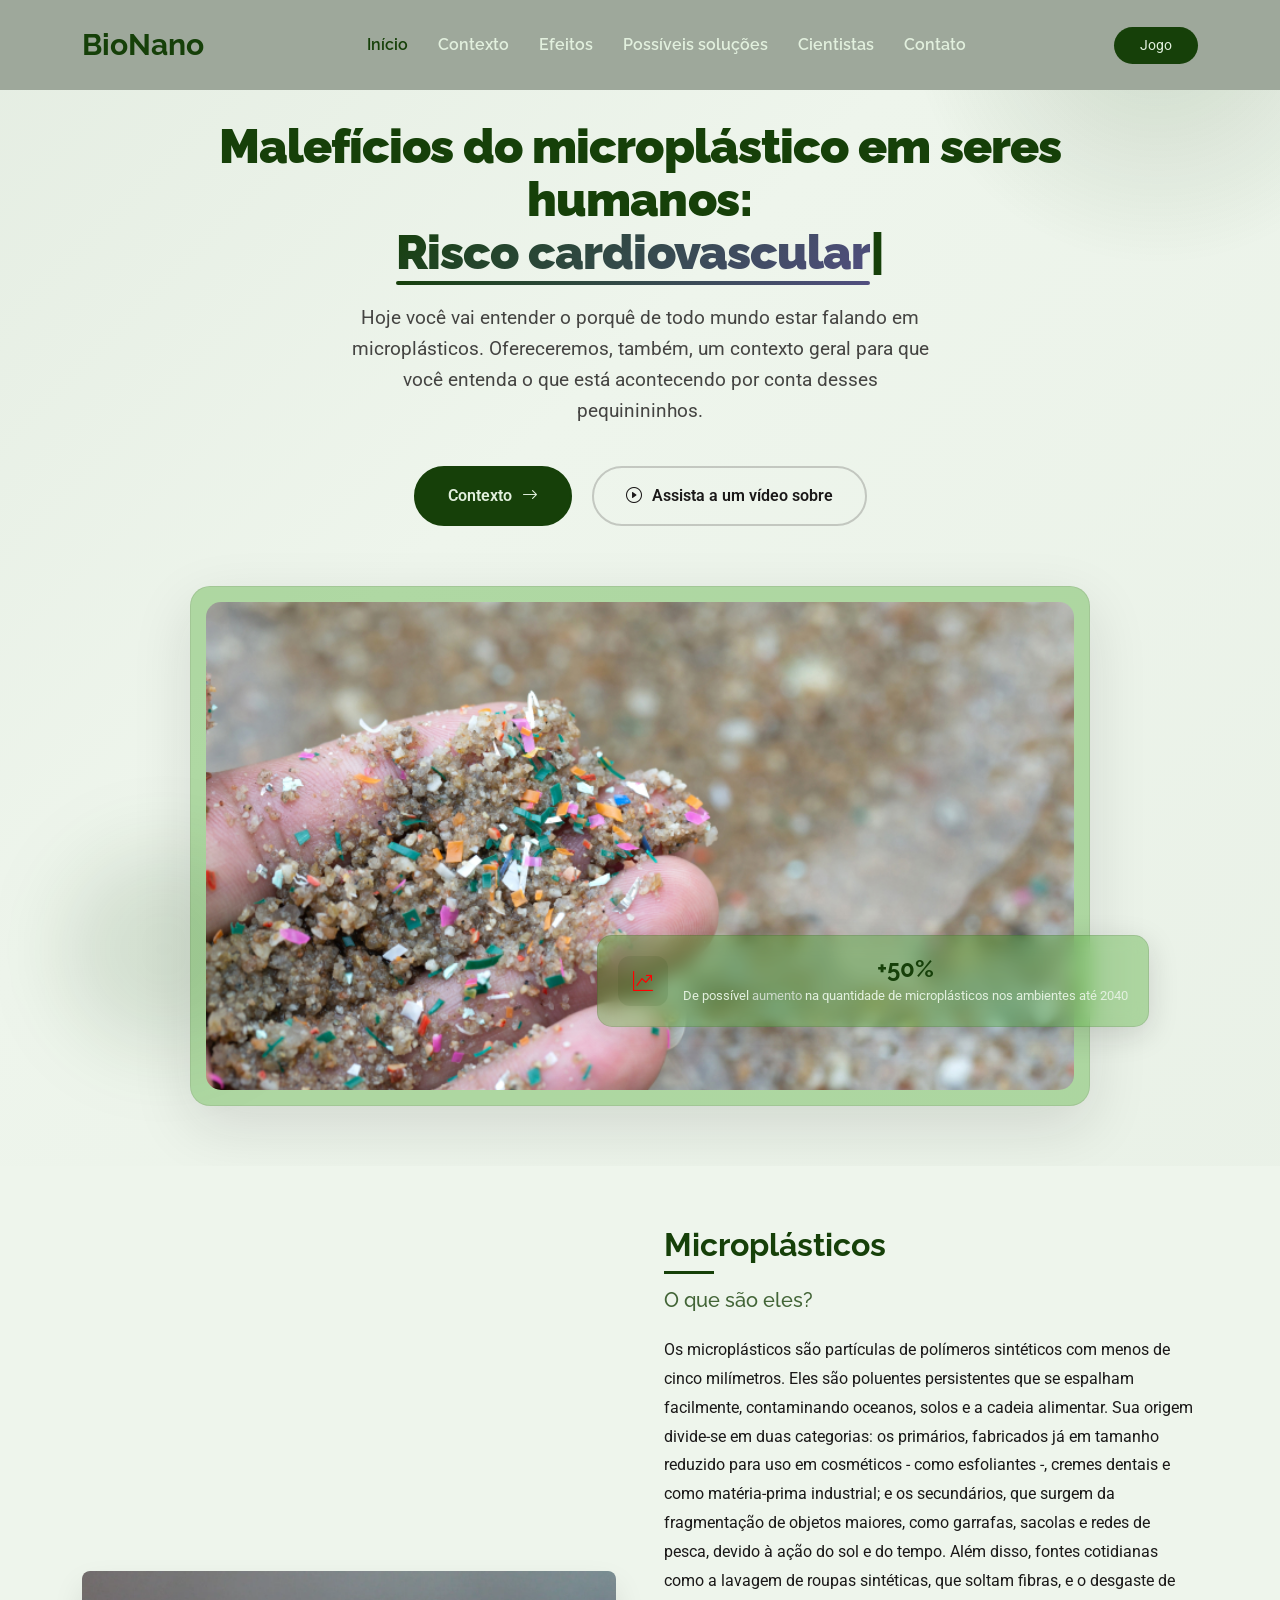
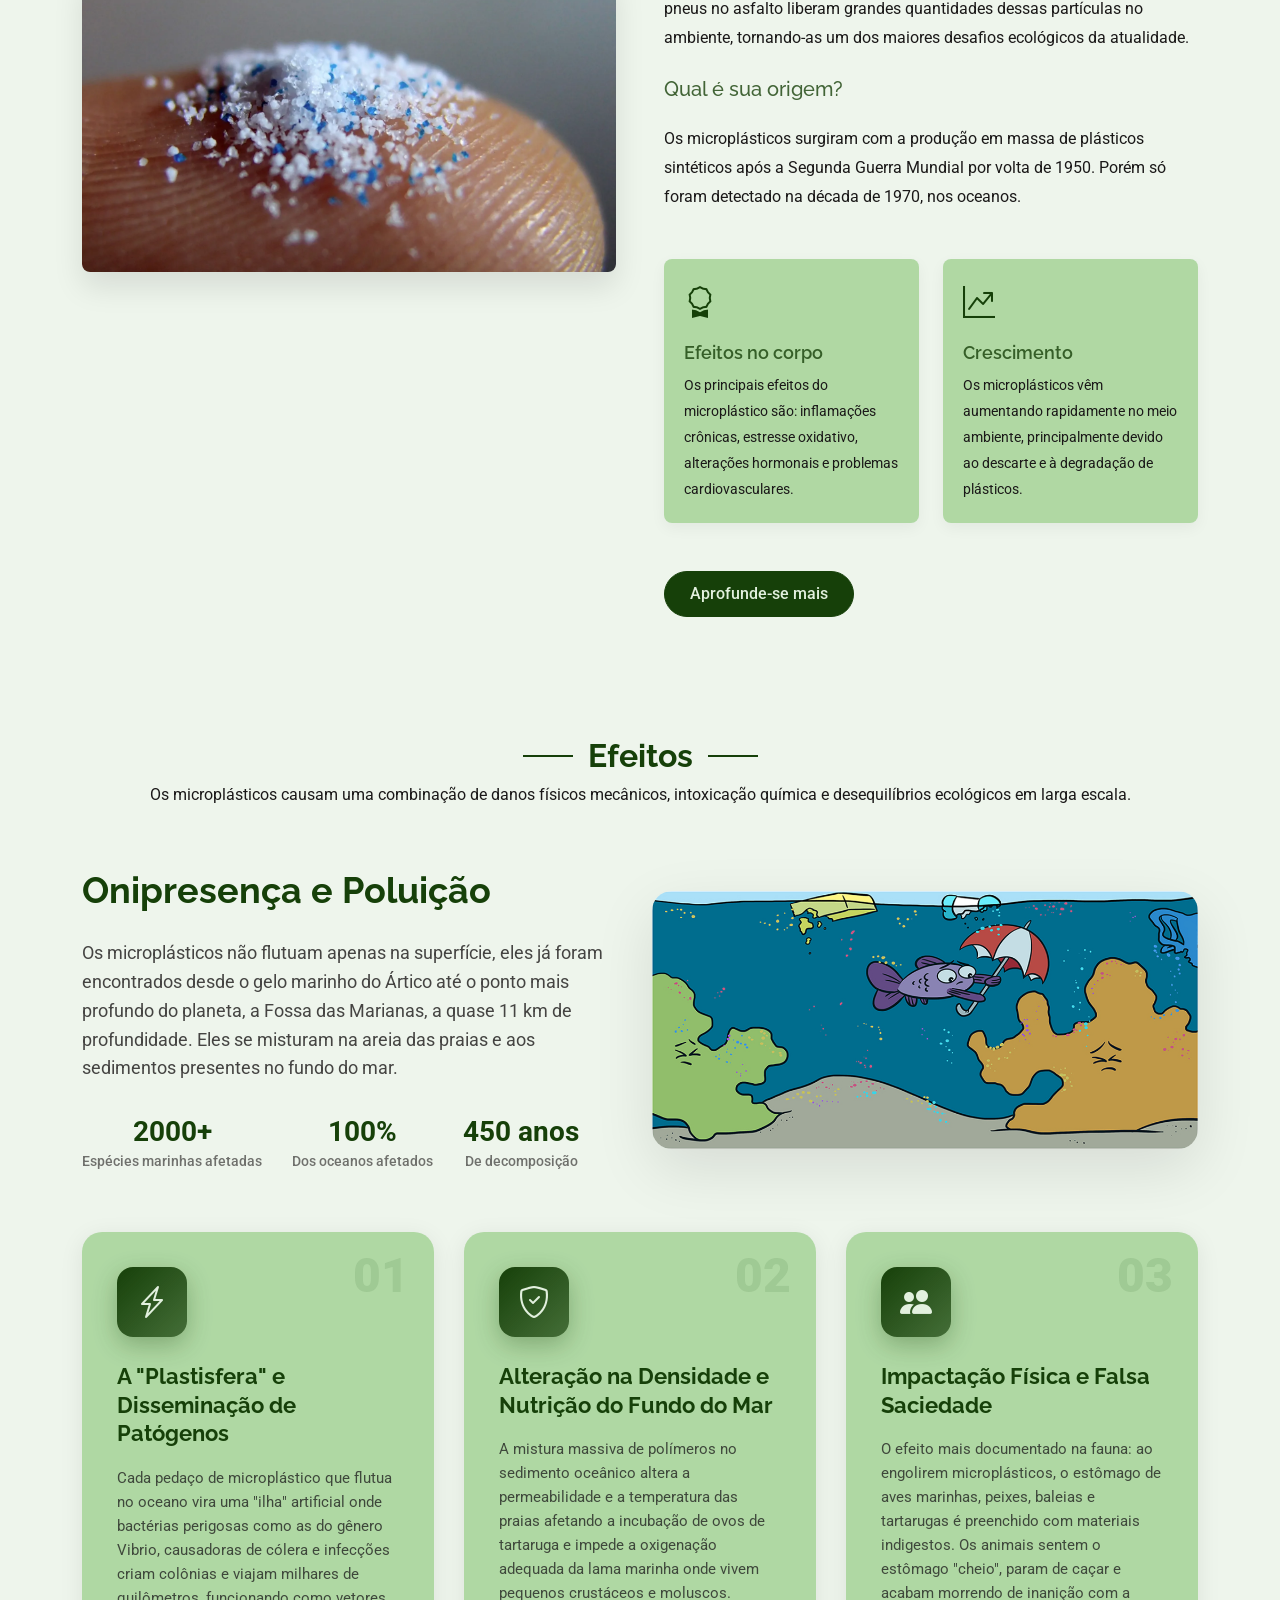
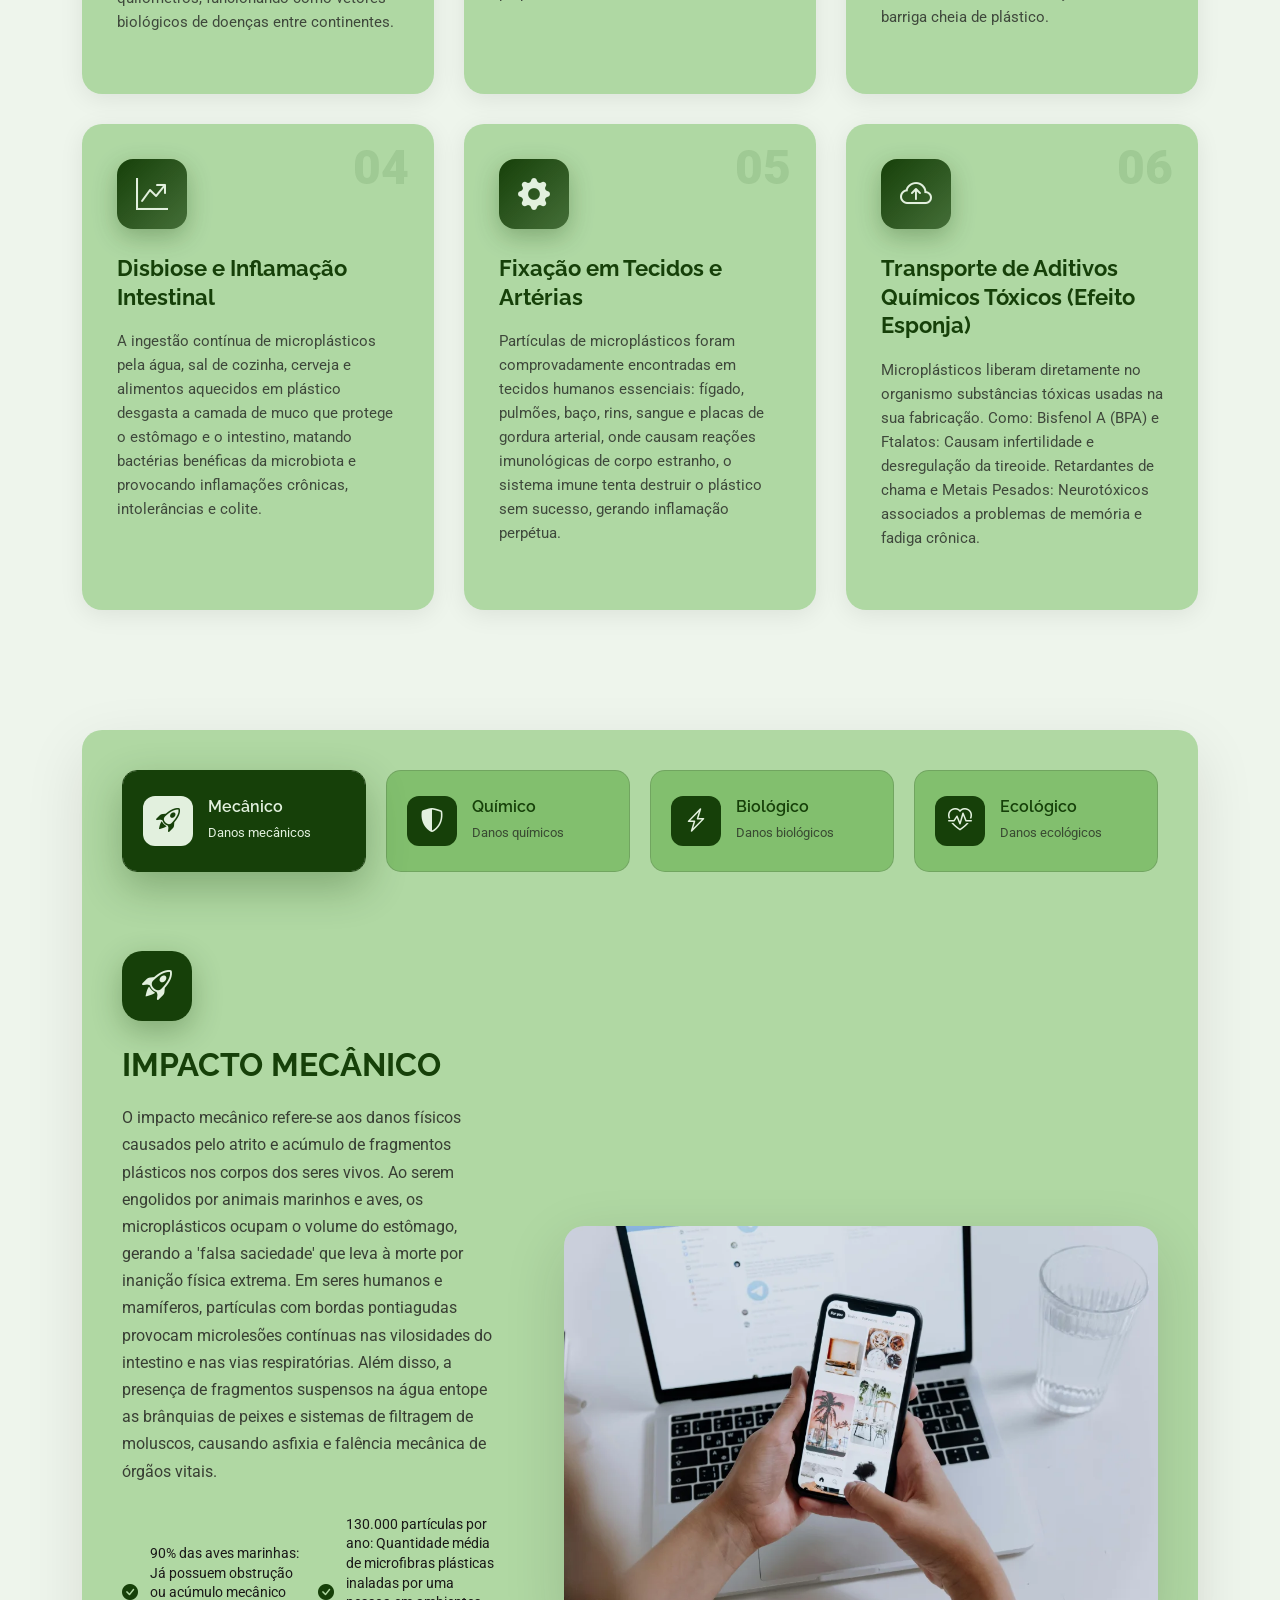
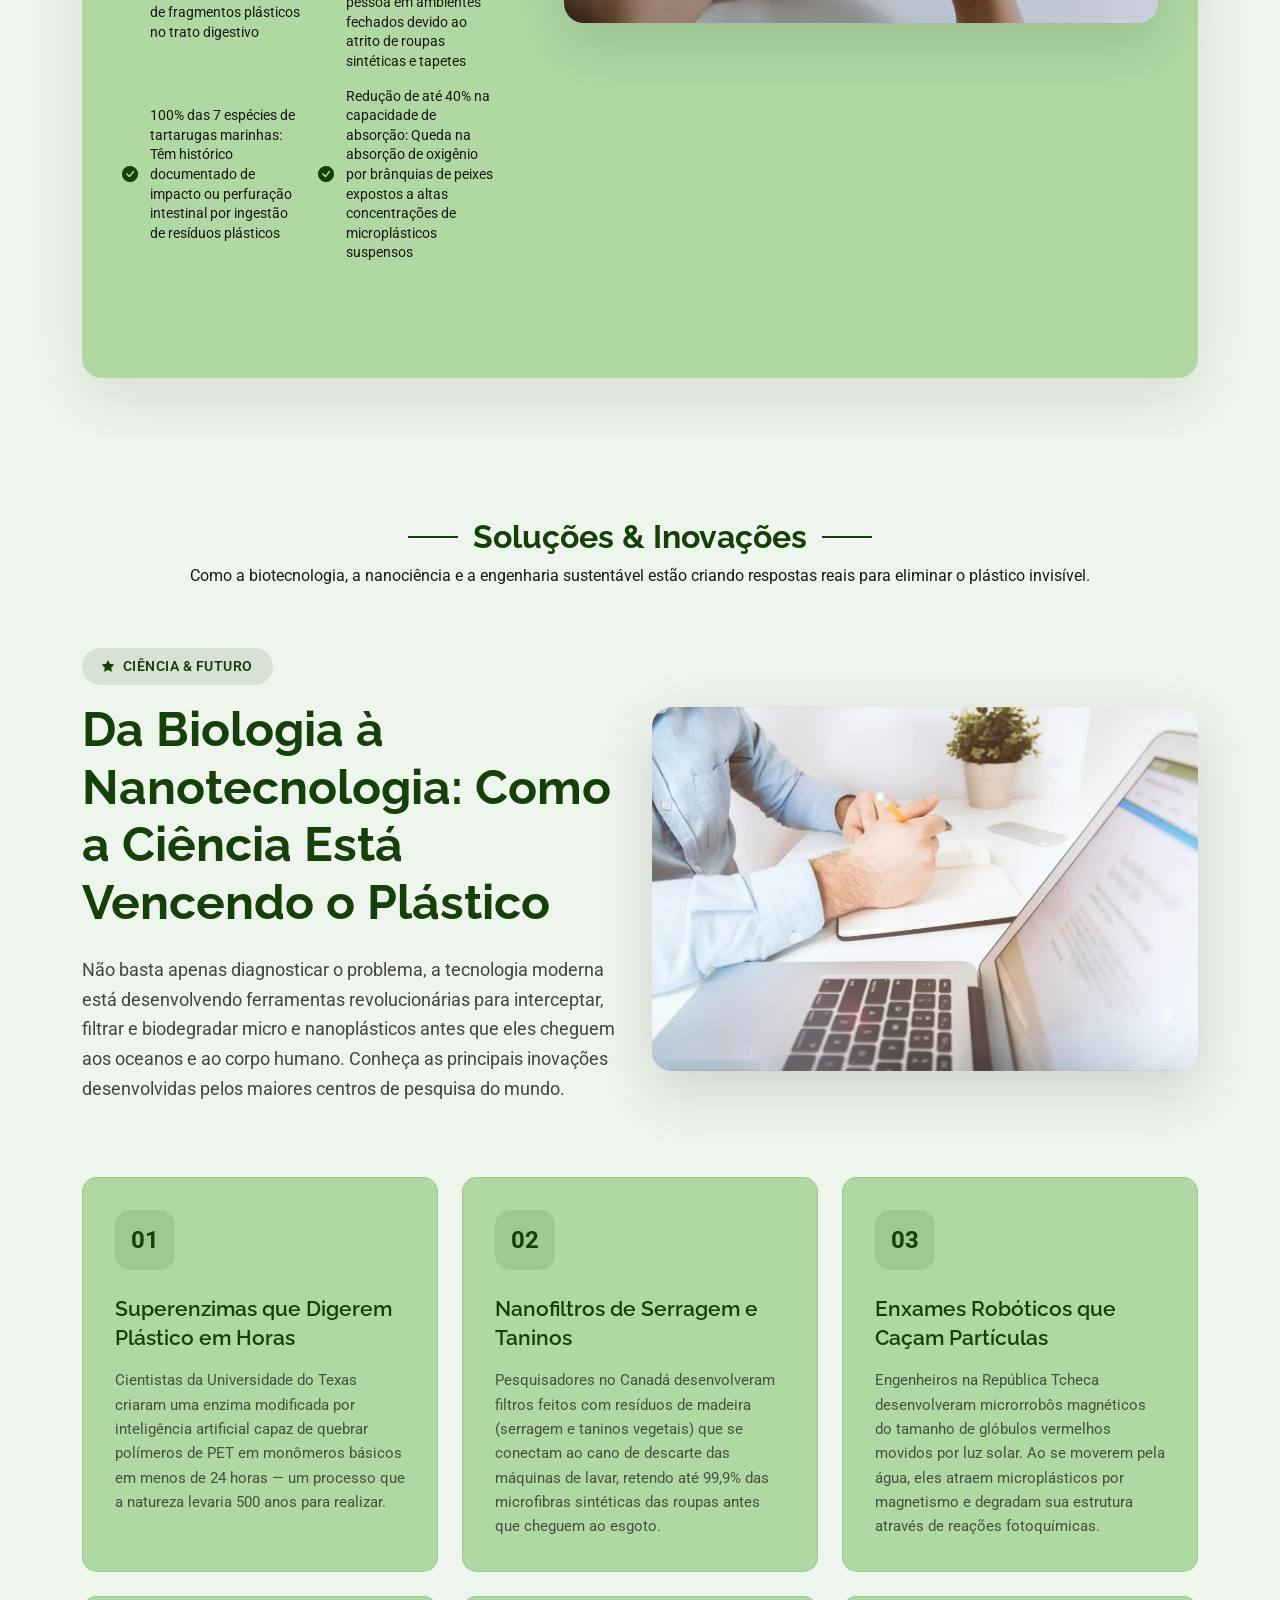
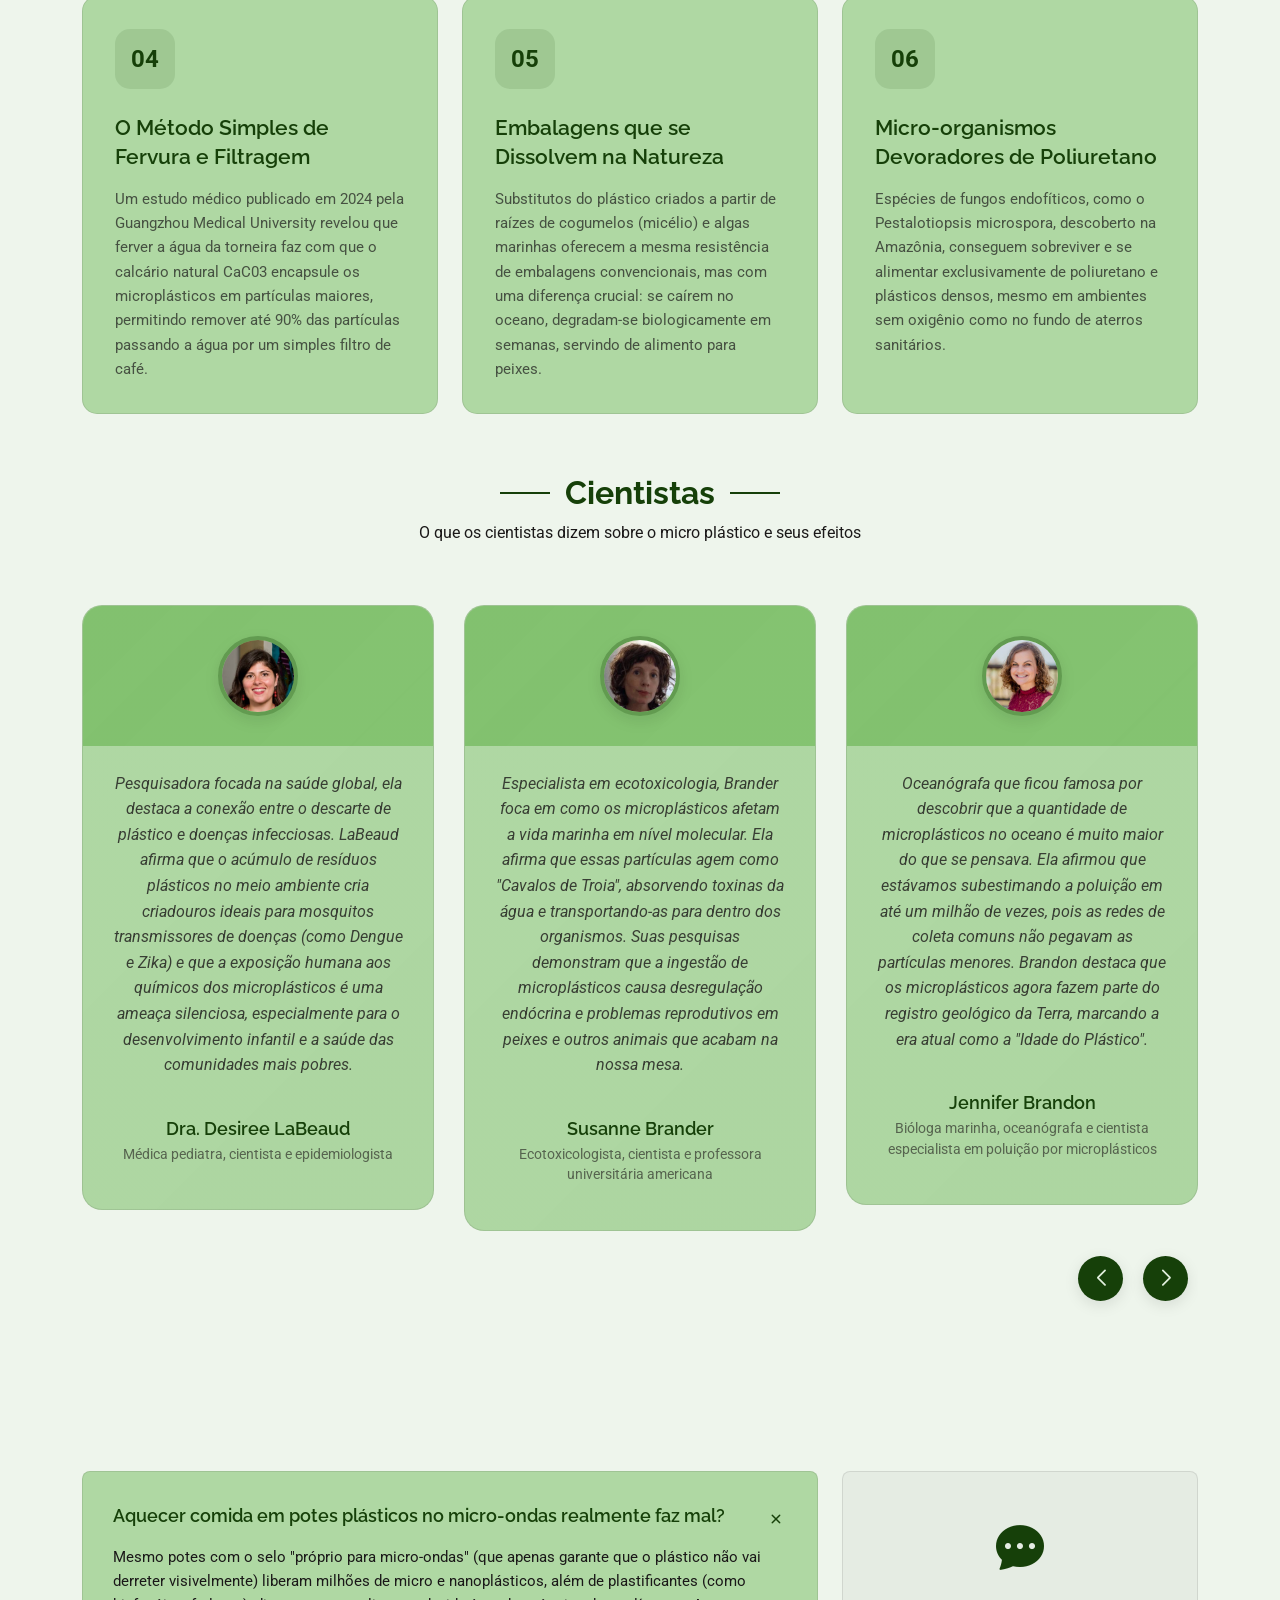
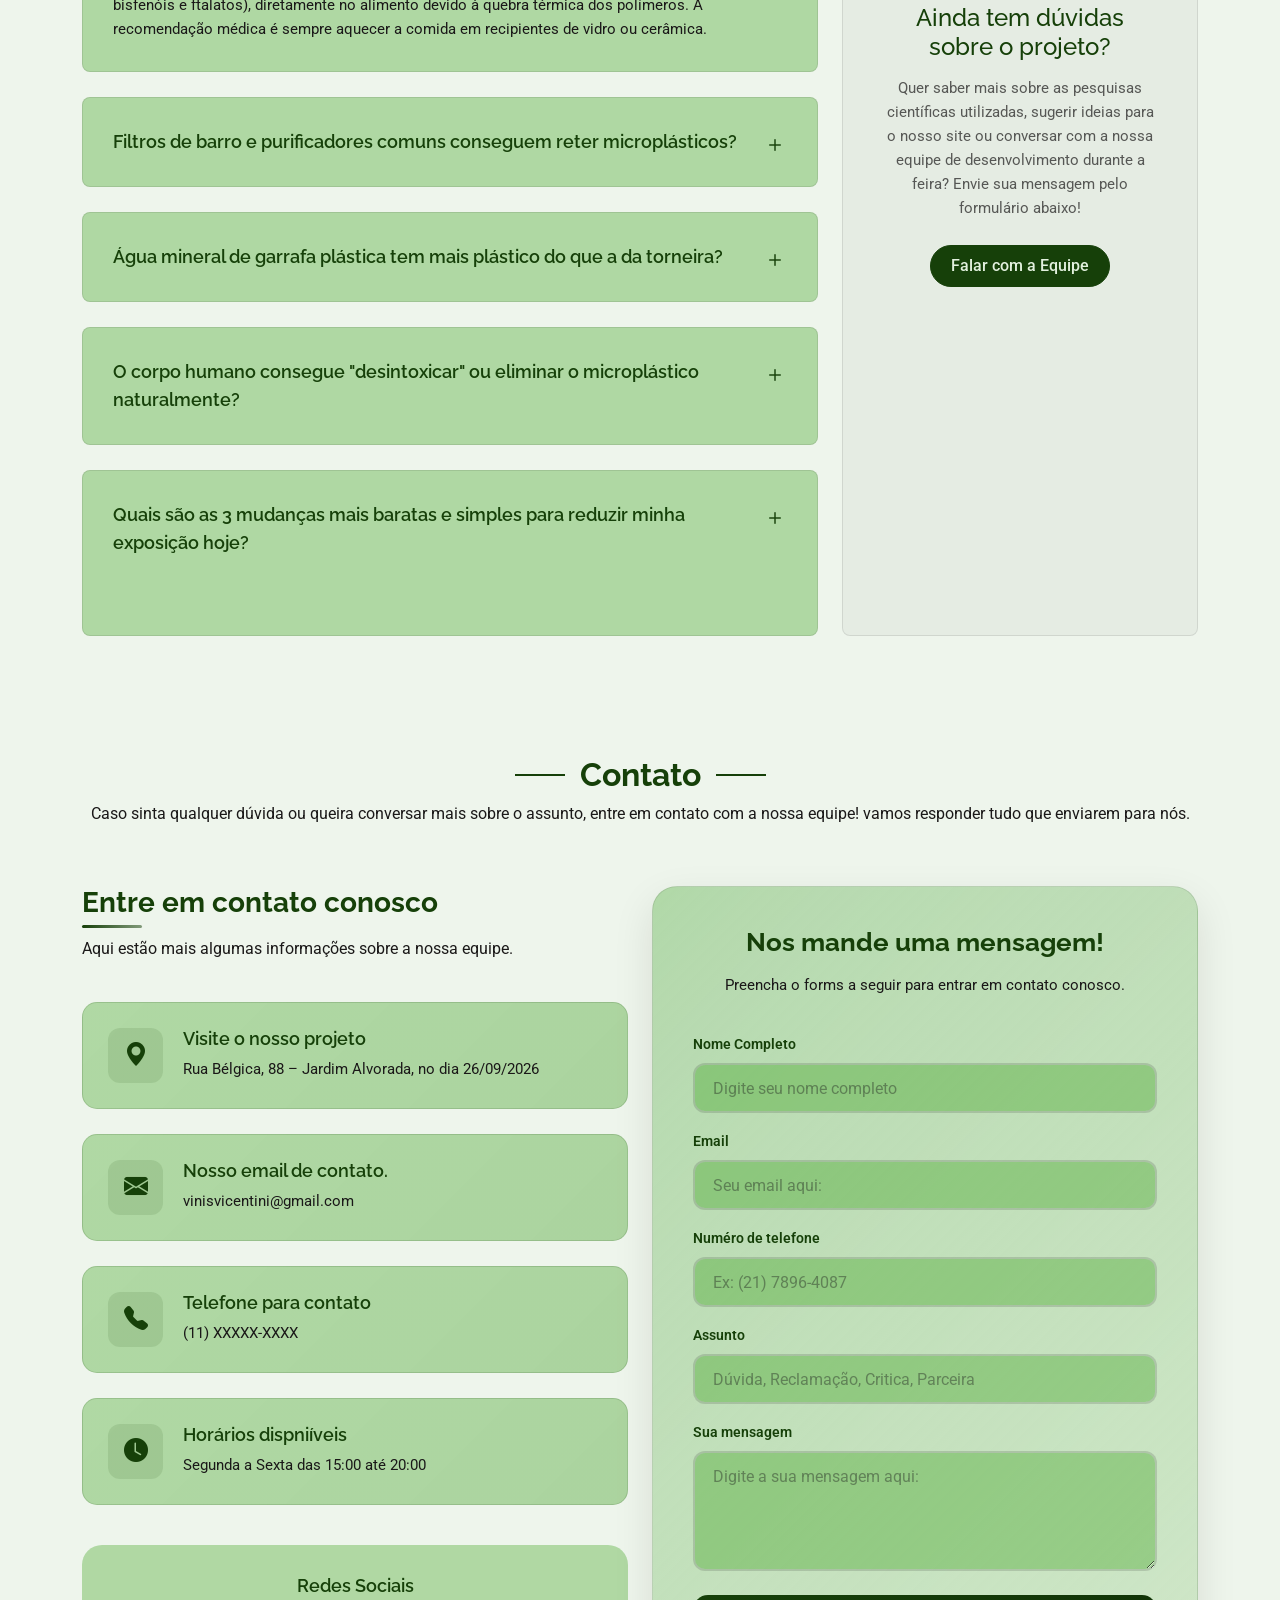
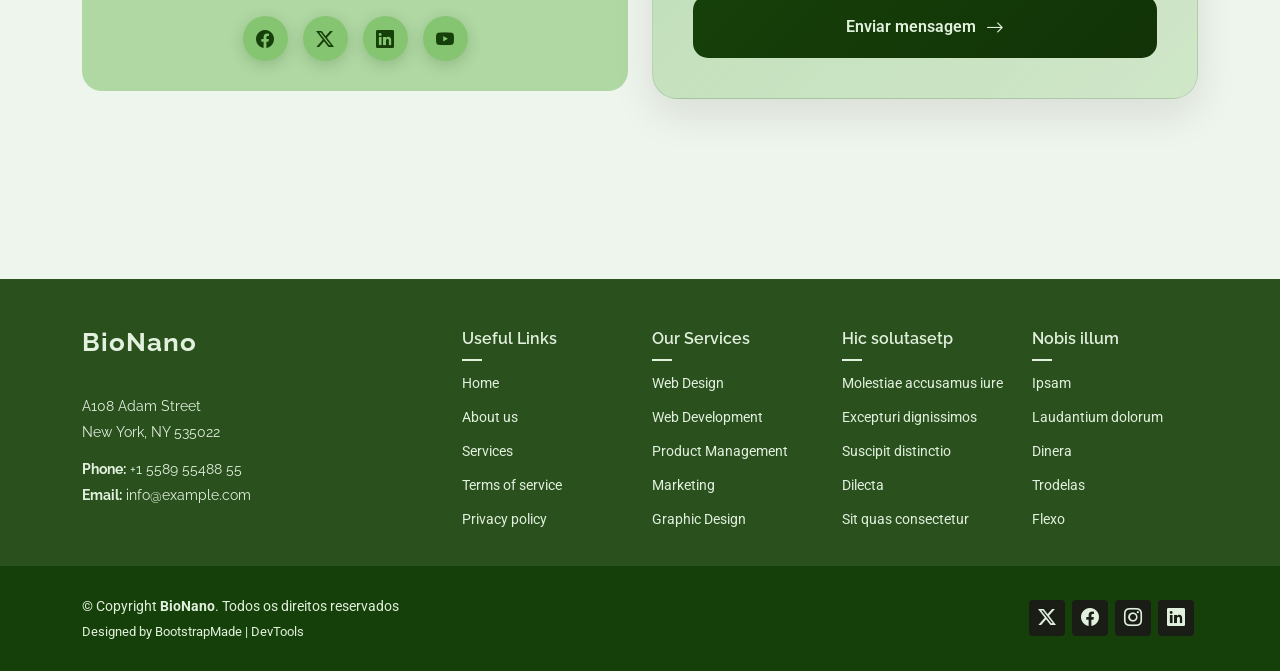
==== index.html @ 5cce1e2a "Edição de uma letra, literalmente" ====
<!DOCTYPE html>
<html lang="pt-br">

<head>
  <meta charset="utf-8">
  <meta content="width=device-width, initial-scale=1.0" name="viewport">
  <title>BioNano</title>
  <meta name="description" content="Um site sobre ">
  <meta name="keywords" content="Microplásticos, ">

  <!-- Favicons -->
  <link href="assets/img/BioNano-Logo.png" rel="icon">
  <link href="assets/img/BioNano-Logo.png" rel="apple-touch-icon">

  <!-- Fonts -->
  <link href="https://fonts.googleapis.com" rel="preconnect">
  <link href="https://fonts.gstatic.com" rel="preconnect" crossorigin>
  <link
    href="https://fonts.googleapis.com/css2?family=Roboto:ital,wght@0,100;0,300;0,400;0,500;0,700;0,900;1,100;1,300;1,400;1,500;1,700;1,900&family=Raleway:ital,wght@0,100;0,200;0,300;0,400;0,500;0,600;0,700;0,800;0,900;1,100;1,200;1,300;1,400;1,500;1,600;1,700;1,800;1,900&display=swap"
    rel="stylesheet">

  <!-- Vendor CSS Files -->
  <link href="assets/vendor/bootstrap/css/bootstrap.min.css" rel="stylesheet">
  <link href="assets/vendor/bootstrap-icons/bootstrap-icons.css" rel="stylesheet">
  <link href="assets/vendor/aos/aos.css" rel="stylesheet">
  <link href="assets/vendor/glightbox/css/glightbox.min.css" rel="stylesheet">
  <link href="assets/vendor/swiper/swiper-bundle.min.css" rel="stylesheet">

  <!-- Main CSS File -->
  <link href="assets/css/main.css" rel="stylesheet">

  <!-- =======================================================
  * Template Name: Instant
  * Template URL: https://bootstrapmade.com/newtemplate-bootstrap-website-template/
  * Updated: Jul 07 2025 with Bootstrap v5.3.7
  * Author: BootstrapMade.com
  * License: https://bootstrapmade.com/license/
  ======================================================== -->
</head>

<body class="index-page">

  <header id="header" class="header d-flex align-items-center fixed-top">
    <div class="container position-relative d-flex align-items-center justify-content-between">

      <a href="index.html" class="logo d-flex align-items-center me-auto me-xl-0">
        <!-- <img src="assets/img/logo.webp" alt=""> -->
        <h1 class="sitename">BioNano</h1>
      </a>

      <nav id="navmenu" class="navmenu">
        <ul>
          <li><a href="#hero" class="active">Início</a></li>
          <li><a href="#about">Contexto</a></li>
          <li><a href="#features">Efeitos</a></li>
          <li><a href="#services">Possíveis soluções</a></li>
          <li><a href="#testimonials">Cientistas</a></li>
          <li><a href="#contact">Contato</a></li>
        </ul>
        <i class="mobile-nav-toggle d-xl-none bi bi-list"></i>
      </nav>

      <a class="btn-getstarted" href="jogo.html">Jogo</a>

    </div>
  </header>

  <main class="main">

    <!-- Hero Section -->
    <section id="hero" class="hero section">
      <div class="container">
        <div class="hero-wrapper">

          <div class="hero-main-content text-center">
            <h1 class="hero-title" data-aos="zoom-in" data-aos-delay="200">
              Malefícios do microplástico em seres humanos:<br>
              <span class="typed"
                data-typed-items="Risco cardiovascular aumentado, Desregulação hormonal e metabólica, Penetração celular, Danos mitocondriais, Disfunção do microbioma intestinal, Trasngressão de barreiras biológicas"></span>
            </h1>


            <p class="hero-description" data-aos="fade-up" data-aos-delay="300">
              Hoje você vai entender o porquê de todo mundo estar falando em microplásticos. Ofereceremos, também, um
              contexto geral para que você entenda o que está acontecendo por conta desses pequinininhos.
            </p>

            <div class="hero-actions" data-aos="fade-up" data-aos-delay="400">
              <a href="#about" class="action-btn primary">
                <span>Contexto</span>
                <i class="bi bi-arrow-right"></i>
              </a>
              <a href="https://youtu.be/4Yqe2j2Iw-Q?si=FF55DqOaoR0KlWuZ" class="action-btn secondary glightbox">
                <i class="bi bi-play-circle"></i>
                <span>Assista a um vídeo sobre</span>
              </a>
            </div>

            <div class="hero-image-showcase" data-aos="fade-up" data-aos-delay="500">
              <div class="image-wrapper">
                <img src="assets/img/about/microplasticoExemplo.jpg" class="img-fluid" alt="Strategic Overview">
                <div class="floating-card card-2" data-aos="fade-left" data-aos-delay="700">
                  <div class="card-content">
                    <div class="card-icon">
                      <i class="bi bi-graph-up-arrow" style="color: rgb(255, 0, 0)"></i>
                    </div>
                    <div class="card-info">
                      <h4>+<span data-purecounter-start="0" data-purecounter-end="50" class="purecounter"></span>%</h4>
                      <p>De possível <span>aumento</span> na quantidade de microplásticos nos ambientes até 2040</p>
                    </div>
                  </div>
                </div>
              </div>
            </div>

          </div>

        </div>
      </div>
    </section><!-- /Hero Section -->

    <!-- About Section -->
    <section id="about" class="about section">

      <div class="container" data-aos="fade-up" data-aos-delay="100">

        <div class="row align-items-center justify-content-between g-lg-5">
          <div class="col-lg-6" data-aos="fade-right" data-aos-delay="200">
            <div class="image-wrapper">
              <img src="assets/img/about/microplastico.png" class="img-fluid rounded" alt="About Us Image">
            </div>
          </div>

          <div class="col-lg-6" data-aos="fade-left" data-aos-delay="300">
            <div class="content">
              <h2 class="mb-4">Microplásticos</h2>
              <h5 class="mb-4">O que são eles?</h5>

              <p>Os microplásticos são partículas de polímeros sintéticos com menos de cinco milímetros. Eles são
                poluentes persistentes que se espalham facilmente, contaminando oceanos, solos e a cadeia alimentar. Sua
                origem divide-se em duas categorias: os primários, fabricados já em tamanho reduzido para uso em
                cosméticos - como esfoliantes -, cremes dentais e como matéria-prima industrial; e os secundários, que
                surgem da fragmentação de objetos maiores, como garrafas, sacolas e redes de pesca, devido à ação do sol
                e do tempo. Além disso, fontes cotidianas como a lavagem de roupas sintéticas, que soltam fibras, e o
                desgaste de pneus no asfalto liberam grandes quantidades dessas partículas no ambiente, tornando-as um
                dos maiores desafios ecológicos da atualidade.</p>

              <h5 class="mb-4">Qual é sua origem?</h5>

              <p>Os microplásticos surgiram com a produção em massa de plásticos sintéticos após a Segunda Guerra
                Mundial por volta de 1950. Porém só foram detectado na década de 1970, nos oceanos.</p>

              <div class="features-list mt-5" data-aos="fade-up" data-aos-delay="400">
                <div class="row g-4">
                  <div class="col-md-6">
                    <div class="feature-item">
                      <i class="bi bi-award"></i>
                      <h5>Efeitos no corpo</h5>
                      <p>Os principais efeitos do microplástico são: inflamações crônicas, estresse oxidativo,
                        alterações hormonais e problemas cardiovasculares.</p>
                    </div>
                  </div>

                  <div class="col-md-6">
                    <div class="feature-item">
                      <i class="bi bi-graph-up-arrow"></i>
                      <h5>Crescimento</h5>
                      <p>Os microplásticos vêm aumentando rapidamente no meio ambiente, principalmente devido ao
                        descarte e à degradação de plásticos.</p>
                    </div>
                  </div>
                </div>
              </div>

              <div class="mt-5" data-aos="fade-up" data-aos-delay="600">
                <a href="index.html#features" class="btn btn-primary me-3">Aprofunde-se mais</a>
              </div>
            </div>
          </div>
        </div>

      </div>

    </section><!-- /About Section -->

    <!-- Features Section -->
    <section id="features" class="features section">

      <!-- Section Title -->
      <div class="container section-title" data-aos="fade-up">
        <h2>Efeitos</h2>
        <p>Os microplásticos causam uma combinação de danos físicos mecânicos, intoxicação química e desequilíbrios ecológicos em larga escala.</p>
      </div><!-- End Section Title -->

      <div class="container" data-aos="fade-up" data-aos-delay="100">

        <div class="row align-items-center mb-5">
          <div class="col-lg-6" data-aos="fade-right" data-aos-delay="150">
            <div class="intro-content">
              <h2>Onipresença e Poluição</h2>
              <p>Os microplásticos não flutuam apenas na superfície, eles já foram encontrados desde o gelo marinho do Ártico até o ponto mais profundo do planeta, a Fossa das Marianas, a quase 11 km de profundidade. Eles se misturam na areia das praias e aos sedimentos presentes no fundo do mar.</p>
              <div class="feature-stats">
                <div class="stat-item">
                  <span class="stat-number">2000+</span>
                  <span class="stat-label">Espécies marinhas afetadas</span>
                </div>
                <div class="stat-item">
                  <span class="stat-number">100%</span>
                  <span class="stat-label">Dos oceanos afetados</span>
                </div>
                <div class="stat-item">
                  <span class="stat-number">450 anos</span>
                  <span class="stat-label">De decomposição</span>
                </div>
              </div>
            </div>
          </div>
          <div class="col-lg-6" data-aos="fade-left" data-aos-delay="200">
            <div class="intro-image">
              <img src="assets/img/features/QuadrinhoMicroplastico.png" alt="Features" class="img-fluid">
            </div>
          </div>
        </div>

        <div class="features-grid">
          <div class="feature-item" data-aos="flip-up" data-aos-delay="250">
            <div class="feature-number">01</div>
            <div class="feature-content">
              <div class="feature-icon">
                <i class="bi bi-lightning-charge"></i>
              </div>
              <h4>A "Plastisfera" e Disseminação de Patógenos</h4>
              <p>Cada pedaço de microplástico que flutua no oceano vira uma "ilha" artificial onde bactérias perigosas como as do gênero Vibrio, causadoras de cólera e infecções criam colônias e viajam milhares de quilômetros, funcionando como vetores biológicos de doenças entre continentes.</p>
            </div>
          </div>

          <div class="feature-item" data-aos="flip-up" data-aos-delay="300">
            <div class="feature-number">02</div>
            <div class="feature-content">
              <div class="feature-icon">
                <i class="bi bi-shield-check"></i>
              </div>
              <h4>Alteração na Densidade e Nutrição do Fundo do Mar</h4>
              <p>A mistura massiva de polímeros no sedimento oceânico altera a permeabilidade e a temperatura das praias afetando a incubação de ovos de tartaruga e impede a oxigenação adequada da lama marinha onde vivem pequenos crustáceos e moluscos.</p>
            </div>
          </div>

          <div class="feature-item" data-aos="flip-up" data-aos-delay="350">
            <div class="feature-number">03</div>
            <div class="feature-content">
              <div class="feature-icon">
                <i class="bi bi-people-fill"></i>
              </div>
              <h4>Impactação Física e Falsa Saciedade</h4>
              <p>O efeito mais documentado na fauna: ao engolirem microplásticos, o estômago de aves marinhas, peixes, baleias e tartarugas é preenchido com materiais indigestos. Os animais sentem o estômago "cheio", param de caçar e acabam morrendo de inanição com a barriga cheia de plástico.</p>
            </div>
          </div>

          <div class="feature-item" data-aos="flip-up" data-aos-delay="400">
            <div class="feature-number">04</div>
            <div class="feature-content">
              <div class="feature-icon">
                <i class="bi bi-graph-up-arrow"></i>
              </div>
              <h4>Disbiose e Inflamação Intestinal</h4>
              <p>A ingestão contínua de microplásticos pela água, sal de cozinha, cerveja e alimentos aquecidos em plástico desgasta a camada de muco que protege o estômago e o intestino, matando bactérias benéficas da microbiota e provocando inflamações crônicas, intolerâncias e colite.</p>
            </div>
          </div>

          <div class="feature-item" data-aos="flip-up" data-aos-delay="450">
            <div class="feature-number">05</div>
            <div class="feature-content">
              <div class="feature-icon">
                <i class="bi bi-gear-fill"></i>
              </div>
              <h4>Fixação em Tecidos e Artérias</h4>
              <p>Partículas de microplásticos foram comprovadamente encontradas em tecidos humanos essenciais: fígado, pulmões, baço, rins, sangue e placas de gordura arterial, onde causam reações imunológicas de corpo estranho, o sistema imune tenta destruir o plástico sem sucesso, gerando inflamação perpétua.</p>
            </div>
          </div>

          <div class="feature-item" data-aos="flip-up" data-aos-delay="500">
            <div class="feature-number">06</div>
            <div class="feature-content">
              <div class="feature-icon">
                <i class="bi bi-cloud-arrow-up"></i>
              </div>
              <h4>Transporte de Aditivos Químicos Tóxicos (Efeito Esponja)</h4>
              <p>Microplásticos liberam diretamente no organismo substâncias tóxicas usadas na sua fabricação.
                Como: Bisfenol A (BPA) e Ftalatos: Causam infertilidade e desregulação da tireoide.
                Retardantes de chama e Metais Pesados: Neurotóxicos associados a problemas de memória e fadiga crônica.
              </p>
            </div>
          </div>
        </div>

      </div>

    </section><!-- /Features Section -->

    <!-- Features Tabs Section -->
    <section id="features-tabs" class="features-tabs section">

      <div class="container" data-aos="fade-up" data-aos-delay="100">

        <div class="tabs-wrapper">
          <ul class="nav nav-tabs" data-aos="fade-up" data-aos-delay="100">

            <li class="nav-item">
              <a class="nav-link active show" data-bs-toggle="tab" data-bs-target="#features-tabs-tab-1">
                <div class="tab-icon">
                  <i class="bi bi-rocket-takeoff"></i>
                </div>
                <div class="tab-content">
                  <h5>Mecânico</h5>
                  <span>Danos mecânicos</span>
                </div>
              </a>
            </li><!-- End tab nav item -->

            <li class="nav-item">
              <a class="nav-link" data-bs-toggle="tab" data-bs-target="#features-tabs-tab-2">
                <div class="tab-icon">
                  <i class="bi bi-shield-shaded"></i>
                </div>
                <div class="tab-content">
                  <h5>Químico</h5>
                  <span>Danos químicos</span>
                </div>
              </a>
            </li><!-- End tab nav item -->

            <li class="nav-item">
              <a class="nav-link" data-bs-toggle="tab" data-bs-target="#features-tabs-tab-3">
                <div class="tab-icon">
                  <i class="bi bi-lightning-charge"></i>
                </div>
                <div class="tab-content">
                  <h5>Biológico</h5>
                  <span>Danos biológicos</span>
                </div>
              </a>
            </li><!-- End tab nav item -->

            <li class="nav-item">
              <a class="nav-link" data-bs-toggle="tab" data-bs-target="#features-tabs-tab-4">
                <div class="tab-icon">
                  <i class="bi bi-heart-pulse"></i>
                </div>
                <div class="tab-content">
                  <h5>Ecológico</h5>
                  <span>Danos ecológicos</span>
                </div>
              </a>
            </li><!-- End tab nav item -->

          </ul>

          <div class="tab-content" data-aos="fade-up" data-aos-delay="200">

            <div class="tab-pane fade active show" id="features-tabs-tab-1">
              <div class="row align-items-center">

                <div class="col-lg-5">
                  <div class="content-wrapper">
                    <div class="icon-badge">
                      <i class="bi bi-rocket-takeoff"></i>
                    </div>
                    <h3>IMPACTO MECÂNICO</h3>
                    <p>O impacto mecânico refere-se aos danos físicos causados pelo atrito e acúmulo de fragmentos plásticos nos corpos dos seres vivos. Ao serem engolidos por animais marinhos e aves, os microplásticos ocupam o volume do estômago, gerando a 'falsa saciedade' que leva à morte por inanição física extrema. Em seres humanos e mamíferos, partículas com bordas pontiagudas provocam microlesões contínuas nas vilosidades do intestino e nas vias respiratórias. Além disso, a presença de fragmentos suspensos na água entope as brânquias de peixes e sistemas de filtragem de moluscos, causando asfixia e falência mecânica de órgãos vitais.</p>

                    <div class="feature-grid">
                      <div class="feature-item">
                        <i class="bi bi-check-circle-fill"></i>
                        <span>90% das aves marinhas: Já possuem obstrução ou acúmulo mecânico de fragmentos plásticos no trato digestivo</span>
                      </div>
                      <div class="feature-item">
                        <i class="bi bi-check-circle-fill"></i>
                        <span>130.000 partículas por ano: Quantidade média de microfibras plásticas inaladas por uma pessoa em ambientes fechados devido ao atrito de roupas sintéticas e tapetes</span>
                      </div>
                      <div class="feature-item">
                        <i class="bi bi-check-circle-fill"></i>
                        <span>100% das 7 espécies de tartarugas marinhas: Têm histórico documentado de impacto ou perfuração intestinal por ingestão de resíduos plásticos</span>
                      </div>
                      <div class="feature-item">
                        <i class="bi bi-check-circle-fill"></i>
                        <span>Redução de até 40% na capacidade de absorção: Queda na absorção de oxigênio por brânquias de peixes expostos a altas concentrações de microplásticos suspensos</span>
                      </div>
                    </div>
                  </div>
                </div>

                <div class="col-lg-7">
                  <div class="visual-content">
                    <div class="main-image">
                      <img src="assets/img/features/features-4.webp" alt="" class="img-fluid">
                    </div>
                  </div>
                </div>

              </div>
            </div><!-- End tab content item -->

            <div class="tab-pane fade" id="features-tabs-tab-2">
              <div class="row align-items-center">

                <div class="col-lg-5">
                  <div class="content-wrapper">
                    <div class="icon-badge">
                      <i class="bi bi-shield-shaded"></i>
                    </div>
                    <h3>IMPACTO QUÍMICO</h3>
                    <p>O plástico nunca é um polímero puro; ele é uma mistura complexa de aditivos químicos, estabilizantes e plastificantes industriais. Quando fragmentado em microplásticos, sua área de contato se multiplica, acelerando a liberação contínua de desreguladores endócrinos (como Bisfenol A e Ftalatos) diretamente nos tecidos biológicos. Paralelamente, o plástico atua como um ímã químico ('efeito esponja') no meio ambiente, absorvendo poluentes orgânicos altamente tóxicos que estavam diluídos na água, como pesticidas agrícolas, agrotóxicos e metais pesados, transportando essas substâncias concentradas para dentro de quem as ingerir.</p>

                    <div class="feature-grid">
                      <div class="feature-item">
                        <i class="bi bi-check-circle-fill"></i>
                        <span>+16.000 substâncias químicas: Número de compostos químicos catalogados na fabricação de plásticos, sendo que mais de 4.200 são considerados altamente perigosos à saúde humana e ao ambiente</span>
                      </div>
                      <div class="feature-item">
                        <i class="bi bi-check-circle-fill"></i>
                        <span>1.000.000 de vezes mais concentrado: Capacidade que um microplástico tem de concentrar toxinas ambientais (como PCBs e DDT) em sua superfície em relação à água ao redor</span>
                      </div>
                      <div class="feature-item">
                        <i class="bi bi-check-circle-fill"></i>
                        <span>240.000 partículas plásticas por litro: Detectadas em água mineral engarrafada, liberando aditivos químicos diretamente para o sistema digestivo humano</span>
                      </div>
                      <div class="feature-item">
                        <i class="bi bi-check-circle-fill"></i>
                        <span>Queda de até 50% na contagem espermática: Redução associada à exposição cumulativa a disruptores endócrinos (ftalatos e BPA lixiviados de plásticos) nas últimas décadas</span>
                      </div>
                    </div>
                  </div>
                </div>

                <div class="col-lg-7">
                  <div class="visual-content">
                    <div class="main-image">
                      <img src="assets/img/features/features-2.webp" alt="Imagem com desenho de um peixe cercado de microplástico" class="img-fluid">
                    </div>
                  </div>
                </div>

              </div>
            </div><!-- End tab content item -->

            <div class="tab-pane fade" id="features-tabs-tab-3">
              <div class="row align-items-center">

                <div class="col-lg-5">
                  <div class="content-wrapper">
                    <div class="icon-badge">
                      <i class="bi bi-lightning-charge"></i>
                    </div>
                    <h3>IMPACTO BIOLÓGICO</h3>
                    <p>O impacto biológico opera no nível mais íntimo da vida: o celular e o genético. Enquanto partículas maiores agem no trato digestivo, os nanoplásticos conseguem atravessar as membranas das nossas células e transpor barreiras ultrassensíveis, como a barreira hematoencefálica (cérebro) e a placenta humana. Uma vez dentro da célula, eles degradam as mitocôndrias e quebram fitas de DNA, gerando inflamações crônicas e danos autoimunes. No ambiente, os microplásticos originam a 'Plastisfera' — biofilmes microscópicos que servem como incubadoras flutuantes para bactérias patogênicas trocarem genes de resistência a antibióticos em alta velocidade.</p>

                    <div class="feature-grid">
                      <div class="feature-item">
                        <i class="bi bi-check-circle-fill"></i>
                        <span>4,5 vezes maior risco cardiovascular: Probabilidade aumentada de infarto, AVC ou morte em pacientes com acúmulo de partículas micro/nanoplásticas nas placas das artérias</span>
                      </div>
                      <div class="feature-item">
                        <i class="bi bi-check-circle-fill"></i>
                        <span>100% de presença na placenta: Índice de contaminação por microplásticos detectado em todas as 62 amostras de placentas humanas analisadas pela Universidade do Novo México</span>
                      </div>
                      <div class="feature-item">
                        <i class="bi bi-check-circle-fill"></i>
                        <span>Concentrações até 5.000 vezes maiores: Nível em que colônias de bactérias nocivas (como Vibrio, causadoras de cólera e infecções) se concentram sobre a superfície de microplásticos na 'Plastisfera' comparado à água aberta</span>
                      </div>
                      <div class="feature-item">
                        <i class="bi bi-check-circle-fill"></i>
                        <span>77% dos voluntários testados: Tiveram fragmentos de polímeros (PET, poliestireno e polietileno) detectados diretamente na corrente sanguínea</span>
                      </div>
                    </div>
                  </div>
                </div>

                <div class="col-lg-7">
                  <div class="visual-content">
                    <div class="main-image">
                      <img src="assets/img/features/features-6.webp" alt="" class="img-fluid">
                    </div>
                  </div>
                </div>

              </div>
            </div><!-- End tab content item -->

            <div class="tab-pane fade" id="features-tabs-tab-4">
              <div class="row align-items-center">

                <div class="col-lg-5">
                  <div class="content-wrapper">
                    <div class="icon-badge">
                      <i class="bi bi-heart-pulse"></i>
                    </div>
                    <h3>IMPACTO ECOLÓGICO</h3>
                    <p>O impacto ecológico é o reflexo sistêmico de todas essas agressões somadas em escala planetária. Os microplásticos alteram as propriedades físicas do solo, prejudicando minhocas e fungos que mantêm as terras agrícolas produtivas. Nos oceanos, ao intoxicarem o fitoplâncton marinho — a base que sustenta toda a vida aquática e sequestra grande parte do carbono da atmosfera —, as micropartículas enfraquecem a capacidade da Terra de regular o clima global. Através da biomagnificação, o veneno ingerido pelo menor plâncton sobe a cadeia alimentar, concentrando toxinas nos animais do topo da pirâmide e desestabilizando ecossistemas inteiros.</p>

                    <div class="feature-grid">
                      <div class="feature-item">
                        <i class="bi bi-check-circle-fill"></i>
                        <span>+2.000 espécies afetadas: Total documentado de espécies animais que sofrem diretamente com a contaminação em cadeias tróficas marinhas e terrestres</span>
                      </div>
                      <div class="feature-item">
                        <i class="bi bi-check-circle-fill"></i>
                        <span>Queda de 20% a 45% na fotossíntese: Redução na capacidade de crescimento e absorção de CO2 do fitoplâncton marinho sob exposição a nanoplásticos concentrados</span>
                      </div>
                      <div class="feature-item">
                        <i class="bi bi-check-circle-fill"></i>
                        <span>Redução de 15% a 30% na biomassa do solo: Diminuição na atividade microbiológica e fertilidade de solos agrícolas intensamente contaminados por microplásticos agrícolas</span>
                      </div>
                      <div class="feature-item">
                        <i class="bi bi-check-circle-fill"></i>
                        <span>US$ 2,5 trilhões por ano: Custo econômico e ecológico estimado em perda de serviços ecossistêmicos marinhos devido à poluição plástica global</span>
                      </div>
                    </div>
                  </div>
                </div>

                <div class="col-lg-7">
                  <div class="visual-content">
                    <div class="main-image">
                      <img src="assets/img/features/features-1.webp" alt="" class="img-fluid">
                    </div>
                  </div>
                </div>

              </div>
            </div><!-- End tab content item -->

          </div>
        </div>

      </div>

    </section><!-- /Features Tabs Section -->

    <!-- Services Section -->
    <section id="services" class="services section">

      <!-- Section Title -->
      <div class="container section-title" data-aos="fade-up">
        <h2>Soluções & Inovações</h2>
        <p>Como a biotecnologia, a nanociência e a engenharia sustentável estão criando respostas reais para eliminar o plástico invisível.</p>
      </div><!-- End Section Title -->

      <div class="container" data-aos="fade-up" data-aos-delay="100">

        <div class="row align-items-center">
          <div class="col-lg-6">
            <div class="intro-content" data-aos="fade-right" data-aos-delay="100">
              <div class="section-badge mb-3" data-aos="zoom-in" data-aos-delay="50">
                <i class="bi bi-star-fill"></i>
                <span>CIÊNCIA & FUTURO</span>
              </div>
              <h2 class="section-heading mb-4">Da Biologia à Nanotecnologia: Como a Ciência Está Vencendo o Plástico</h2>
              <p class="section-description mb-4">Não basta apenas diagnosticar o problema, a tecnologia moderna está desenvolvendo ferramentas revolucionárias para interceptar, filtrar e biodegradar micro e nanoplásticos antes que eles cheguem aos oceanos e ao corpo humano. Conheça as principais inovações desenvolvidas pelos maiores centros de pesquisa do mundo.</p>
            </div>
          </div>
          <div class="col-lg-6">
            <div class="hero-visual" data-aos="fade-left" data-aos-delay="150">
              <img src="assets/img/services/services-1.webp" alt="Services" class="img-fluid">
            </div>
          </div>
        </div>

        <div class="services-grid mt-5">
          <div class="row g-4">
            <div class="col-lg-4 col-md-6" data-aos="fade-up" data-aos-delay="100">
              <div class="service-card">
                <div class="card-number">
                  <span>01</span>
                </div>
                <div class="card-content">
                  <h5 class="service-title">
                    <a href="#">Superenzimas que Digerem Plástico em Horas</a>
                  </h5>
                  <p class="service-description">Cientistas da Universidade do Texas criaram uma enzima modificada por inteligência artificial capaz de quebrar polímeros de PET em monômeros básicos em menos de 24 horas — um processo que a natureza levaria 500 anos para realizar.</p>
                </div>
              </div>
            </div><!-- End Service Card -->

            <div class="col-lg-4 col-md-6" data-aos="fade-up" data-aos-delay="200">
              <div class="service-card">
                <div class="card-number">
                  <span>02</span>
                </div>
                <div class="card-content">
                  <h5 class="service-title">
                    <a href="#">Nanofiltros de Serragem e Taninos</a>
                  </h5>
                  <p class="service-description">Pesquisadores no Canadá desenvolveram filtros feitos com resíduos de madeira (serragem e taninos vegetais) que se conectam ao cano de descarte das máquinas de lavar, retendo até 99,9% das microfibras sintéticas das roupas antes que cheguem ao esgoto.</p>
                </div>
              </div>
            </div><!-- End Service Card -->

            <div class="col-lg-4 col-md-6" data-aos="fade-up" data-aos-delay="300">
              <div class="service-card">
                <div class="card-number">
                  <span>03</span>
                </div>
                <div class="card-content">
                  <h5 class="service-title">
                    <a href="#">Enxames Robóticos que Caçam Partículas</a>
                  </h5>
                  <p class="service-description"> Engenheiros na República Tcheca desenvolveram microrrobôs magnéticos do tamanho de glóbulos vermelhos movidos por luz solar. Ao se moverem pela água, eles atraem microplásticos por magnetismo e degradam sua estrutura através de reações fotoquímicas.</p>
                </div>
              </div>
            </div><!-- End Service Card -->

            <div class="col-lg-4 col-md-6" data-aos="fade-up" data-aos-delay="100">
              <div class="service-card">
                <div class="card-number">
                  <span>04</span>
                </div>
                <div class="card-content">
                  <h5 class="service-title">
                    <a href="#"> O Método Simples de Fervura e Filtragem</a>
                  </h5>
                  <p class="service-description">Um estudo médico publicado em 2024 pela Guangzhou Medical University revelou que ferver a água da torneira faz com que o calcário natural CaC03 encapsule os microplásticos em partículas maiores, permitindo remover até 90% das partículas passando a água por um simples filtro de café.</p>
                </div>
              </div>
            </div><!-- End Service Card -->

            <div class="col-lg-4 col-md-6" data-aos="fade-up" data-aos-delay="200">
              <div class="service-card">
                <div class="card-number">
                  <span>05</span>
                </div>
                <div class="card-content">
                  <h5 class="service-title">
                    <a href="#">Embalagens que se Dissolvem na Natureza</a>
                  </h5>
                  <p class="service-description">Substitutos do plástico criados a partir de raízes de cogumelos (micélio) e algas marinhas oferecem a mesma resistência de embalagens convencionais, mas com uma diferença crucial: se caírem no oceano, degradam-se biologicamente em semanas, servindo de alimento para peixes.</p>
                </div>
              </div>
            </div><!-- End Service Card -->

            <div class="col-lg-4 col-md-6" data-aos="fade-up" data-aos-delay="300">
              <div class="service-card">
                <div class="card-number">
                  <span>06</span>
                </div>
                <div class="card-content">
                  <h5 class="service-title">
                    <a href="#">Micro-organismos Devoradores de Poliuretano</a>
                  </h5>
                  <p class="service-description">Espécies de fungos endofíticos, como o Pestalotiopsis microspora, descoberto na Amazônia, conseguem sobreviver e se alimentar exclusivamente de poliuretano e plásticos densos, mesmo em ambientes sem oxigênio como no fundo de aterros sanitários.</p>
                </div>
              </div>
            </div><!-- End Service Card -->

          </div>
        </div>

      </div>

 

    <!-- Testimonials Section -->
    <section id="testimonials" class="testimonials section">

      <!-- Section Title -->
      <div class="container section-title" data-aos="fade-up">
        <h2>Cientistas</h2>
        <p>O que os cientistas dizem sobre o micro plástico e seus efeitos</p>
      </div><!-- End Section Title -->

      <div class="container" data-aos="fade-up" data-aos-delay="100">

        <div class="testimonial-slider swiper init-swiper">
          <script type="application/json" class="swiper-config">
            {
              "loop": true,
              "speed": 600,
              "autoplay": {
                "delay": 4000
              },
              "slidesPerView": 1,
              "spaceBetween": 30,
              "navigation": {
                "nextEl": ".swiper-button-next",
                "prevEl": ".swiper-button-prev"
              },
              "breakpoints": {
                "768": {
                  "slidesPerView": 2
                },
                "1200": {
                  "slidesPerView": 3
                }
              }
            }
          </script>

          <div class="swiper-wrapper">

            <!-- Testimonial Slide 1 -->
            <div class="swiper-slide">
              <div class="testimonial-item" data-aos="zoom-in" data-aos-delay="200">
                <div class="testimonial-header">
                  <img src="assets/img/person/RichardThompson.png" alt="Client" class="img-fluid" loading="lazy">
                </div>
                <div class="testimonial-body">
                  <p>Considerado o "pai" do termo microplástico, ele foi o primeiro a provar, em 2004, que pequenas
                    partículas de plástico estavam acumuladas em ambientes marinhos há décadas. Thompson afirma que o
                    plástico não "desaparece" na natureza, mas apenas se fragmenta em pedaços cada vez menores. Ele
                    defende que a solução não é apenas a limpeza, mas uma mudança radical no design dos produtos para
                    que eles nunca cheguem ao oceano.</p>
                </div>
                <div class="testimonial-footer">
                  <h5>Richard Thompson</h5>
                  <span>Biólogo marinho</span>
                </div>
              </div>
            </div><!-- End Testimonial Slide -->

            <!-- Testimonial Slide 2 -->
            <div class="swiper-slide">
              <div class="testimonial-item" data-aos="zoom-in" data-aos-delay="300">
                <div class="testimonial-header">
                  <img src="assets/img/person/DesireeLaBeaud.png" alt="Client" class="img-fluid" loading="lazy">
                </div>
                <div class="testimonial-body">
                  <p>Pesquisadora focada na saúde global, ela destaca a conexão entre o descarte de plástico e doenças
                    infecciosas. LaBeaud afirma que o acúmulo de resíduos plásticos no meio ambiente cria criadouros
                    ideais para mosquitos transmissores de doenças (como Dengue e Zika) e que a exposição humana aos
                    químicos dos microplásticos é uma ameaça silenciosa, especialmente para o desenvolvimento infantil e
                    a saúde das comunidades mais pobres.</p>
                </div>
                <div class="testimonial-footer">
                  <h5>Dra. Desiree LaBeaud</h5>
                  <span>Médica pediatra, cientista e epidemiologista</span>
                </div>
              </div>
            </div><!-- End Testimonial Slide -->

            <!-- Testimonial Slide 3 -->
            <div class="swiper-slide">
              <div class="testimonial-item" data-aos="zoom-in" data-aos-delay="400">
                <div class="testimonial-header">
                  <img src="assets/img/person/SusanneBrander.png" alt="Client" class="img-fluid" loading="lazy">
                </div>
                <div class="testimonial-body">
                  <p>Especialista em ecotoxicologia, Brander foca em como os microplásticos afetam a vida marinha em
                    nível molecular. Ela afirma que essas partículas agem como "Cavalos de Troia", absorvendo toxinas da
                    água e transportando-as para dentro dos organismos. Suas pesquisas demonstram que a ingestão de
                    microplásticos causa desregulação endócrina e problemas reprodutivos em peixes e outros animais que
                    acabam na nossa mesa.</p>
                </div>
                <div class="testimonial-footer">
                  <h5>Susanne Brander</h5>
                  <span>Ecotoxicologista, cientista e professora universitária americana</span>
                </div>
              </div>
            </div><!-- End Testimonial Slide -->

            <!-- Testimonial Slide 4 -->
            <div class="swiper-slide">
              <div class="testimonial-item" data-aos="zoom-in" data-aos-delay="500">
                <div class="testimonial-header">
                  <img src="assets/img/person/JenniferBrandon.png" alt="Client" class="img-fluid" loading="lazy">
                </div>
                <div class="testimonial-body">
                  <p>Oceanógrafa que ficou famosa por descobrir que a quantidade de microplásticos no oceano é muito
                    maior do que se pensava. Ela afirmou que estávamos subestimando a poluição em até um milhão de
                    vezes, pois as redes de coleta comuns não pegavam as partículas menores. Brandon destaca que os
                    microplásticos agora fazem parte do registro geológico da Terra, marcando a era atual como a "Idade
                    do Plástico".</p>
                </div>
                <div class="testimonial-footer">
                  <h5>Jennifer Brandon</h5>
                  <span>Bióloga marinha, oceanógrafa e cientista especialista em poluição por microplásticos</span>
                </div>
              </div>
            </div><!-- End Testimonial Slide -->

            <!-- Testimonial Slide 5 -->
            <div class="swiper-slide">
              <div class="testimonial-item" data-aos="zoom-in" data-aos-delay="600">
                <div class="testimonial-header">
                  <img src="assets/img/person/ChelseaRochman.png" alt="Client" class="img-fluid" loading="lazy">
                </div>
                <div class="testimonial-body">
                  <p>Uma das cientistas mais citadas na área, Rochman afirma que os microplásticos devem ser
                    classificados como resíduos perigosos. Ela argumenta que o problema não é apenas o objeto físico
                    "plástico", mas o coquetel químico que ele carrega. Segundo ela, a poluição por microplásticos é um
                    "estressor múltiplo" que afeta desde o funcionamento das células até ecossistemas inteiros, exigindo
                    políticas públicas rigorosas para conter a produção de plástico virgem.</p>
                </div>
                <div class="testimonial-footer">
                  <h5>Chelsea Rochman</h5>
                  <span>Ecologista marinha e de água doce, pesquisadora e professora universitária</span>
                </div>
              </div>
            </div><!-- End Testimonial Slide -->

          </div>

          <div class="swiper-navigation">
            <div class="swiper-button-prev"></div>
            <div class="swiper-button-next"></div>
          </div>

        </div>

      </div>

    </section><!-- /Testimonials Section -->

    <!-- Faq Section -->
    <section id="faq" class="faq section">

      <div class="container" data-aos="fade-up" data-aos-delay="100">

        <div class="row gy-4 justify-content-between">
          <div class="col-lg-8">

            <div class="faq-list">
              <div class="faq-item faq-active" data-aos="fade-up" data-aos-delay="100">
                <h3>Aquecer comida em potes plásticos no micro-ondas realmente faz mal?</h3>
                <div class="faq-content">
                  <p>
                    Mesmo potes com o selo "próprio para micro-ondas" (que apenas garante que o plástico não vai derreter visivelmente) liberam milhões de micro e nanoplásticos, além de plastificantes (como bisfenóis e ftalatos), diretamente no alimento devido à quebra térmica dos polímeros. A recomendação médica é sempre aquecer a comida em recipientes de vidro ou cerâmica.
                  </p>
                </div>
                <i class="bi bi-plus faq-toggle"></i>
              </div><!-- End FAQ Item-->

              <div class="faq-item" data-aos="fade-up" data-aos-delay="200">
                <h3>Filtros de barro e purificadores comuns conseguem reter microplásticos?</h3>
                <div class="faq-content">
                  <p>
                    Filtros de cerâmica (como as velas de filtro de barro tradicional) e carvão ativado em bloco conseguem reter boa parte dos microplásticos maiores (acima de 0,5 mícron). No entanto, para os nanoplásticos, os métodos mais eficazes comprovados são a osmose reversa ou a fervura da água rica em minerais combinada com filtragem.
                  </p>
                </div>
                <i class="bi bi-plus faq-toggle"></i>
              </div><!-- End FAQ Item-->

              <div class="faq-item" data-aos="fade-up" data-aos-delay="300">
                <h3>Água mineral de garrafa plástica tem mais plástico do que a da torneira?</h3>
                <div class="faq-content">
                  <p>
                    Sim, significativamente mais. Pesquisas recentes da Universidade de Columbia revelaram que 1 litro de água mineral engarrafada contém em média 240.000 partículas microscópicas de plástico. O atrito da rosca da tampa ao abrir/fechar e o próprio calor durante o transporte e estocagem degradam o PET para dentro da água.
                  </p>
                </div>
                <i class="bi bi-plus faq-toggle"></i>
              </div><!-- End FAQ Item-->

              <div class="faq-item" data-aos="fade-up" data-aos-delay="400">
                <h3>O corpo humano consegue "desintoxicar" ou eliminar o microplástico naturalmente?</h3>
                <div class="faq-content">
                  <p>
                    Apenas parcialmente. Partículas maiores que ficam no trato digestivo são expelidas nas fezes. Porém, os nanoplásticos que atravessam a parede do intestino e caem na corrente sanguínea não podem ser digeridos, pois nosso organismo não possui enzimas para quebrar polímeros sintéticos, acumulando-se no fígado, baço e artérias.
                  </p>
                </div>
                <i class="bi bi-plus faq-toggle"></i>
              </div><!-- End FAQ Item-->

              <div class="faq-item" data-aos="fade-up" data-aos-delay="500">
                <h3>Quais são as 3 mudanças mais baratas e simples para reduzir minha exposição hoje?</h3>
                <div class="faq-content">
                  <p>1. Troque a tábua de corte de plástico por madeira ou bambu (o corte de faca raspa microplástico direto na comida).</p>
                  <p>2. Nunca use recipientes plásticos para alimentos quentes ou no micro-ondas.</p>
                  <p>3. Prefira garrafas de inox ou vidro para o consumo diário de água.</p>
                </div>
                <i class="bi bi-plus faq-toggle"></i>
              </div><!-- End FAQ Item-->

            </div>

          </div>

          <div class="col-lg-4" data-aos="fade-up" data-aos-delay="200">
            <div class="faq-card">
              <i class="bi bi-chat-dots-fill"></i>
              <h3>Ainda tem dúvidas sobre o projeto?</h3>
              <p>Quer saber mais sobre as pesquisas científicas utilizadas, sugerir ideias para o nosso site ou conversar com a nossa equipe de desenvolvimento durante a feira? Envie sua mensagem pelo formulário abaixo!</p>
              <a href="#contact" class="btn btn-primary">Falar com a Equipe</a>
            </div>
          </div>
        </div>

      </div>

    </section><!-- /Faq Section -->

    <!-- Contact Section -->
    <section id="contact" class="contact section">
      <!-- Section Title -->
      <div class="container section-title" data-aos="fade-up">
        <h2>Contato</h2>
        <p>Caso sinta qualquer dúvida ou queira conversar mais sobre o assunto, entre em contato com a nossa equipe! vamos responder tudo que enviarem para nós.</p>
      </div><!-- End Section Title -->

      <div class="container" data-aos="fade-up" data-aos-delay="100">
        <div class="row">
          <div class="col-lg-6 mb-5" data-aos="fade-right" data-aos-delay="200">
            <div class="contact-info-section">
              <div class="info-header">
                <h3>Entre em contato conosco</h3>
                <p>Aqui estão mais algumas informações sobre a nossa equipe.</p>
              </div>

              <div class="contact-info-grid">
                <div class="info-item" data-aos="zoom-in" data-aos-delay="250">
                  <div class="info-icon">
                    <i class="bi bi-geo-alt-fill"></i>
                  </div>
                  <div class="info-content">
                    <h5>Visite o nosso projeto</h5>
                    <p>Rua Bélgica, 88 – Jardim Alvorada, no dia 26/09/2026</p>
                  </div>
                </div>

                <div class="info-item" data-aos="zoom-in" data-aos-delay="300">
                  <div class="info-icon">
                    <i class="bi bi-envelope-fill"></i>
                  </div>
                  <div class="info-content">
                    <h5>Nosso email de contato.</h5>
                    <p>vinisvicentini@gmail.com</p>
                  </div>
                </div>

                <div class="info-item" data-aos="zoom-in" data-aos-delay="350">
                  <div class="info-icon">
                    <i class="bi bi-telephone-fill"></i>
                  </div>
                  <div class="info-content">
                    <h5>Telefone para contato</h5>
                    <p>(11) XXXXX-XXXX</p>
                  </div>
                </div>

                <div class="info-item" data-aos="zoom-in" data-aos-delay="400">
                  <div class="info-icon">
                    <i class="bi bi-clock-fill"></i>
                  </div>
                  <div class="info-content">
                    <h5>Horários dispniíveis</h5>
                    <p>Segunda a Sexta das 15:00 até 20:00</p>
                  </div>
                </div>
              </div>

              <div class="social-contact" data-aos="fade-up" data-aos-delay="450">
                <h5>Redes Sociais</h5>
                <div class="social-icons">
                  <a href="#" class="social-icon"><i class="bi bi-facebook"></i></a>
                  <a href="#" class="social-icon"><i class="bi bi-twitter-x"></i></a>
                  <a href="#" class="social-icon"><i class="bi bi-linkedin"></i></a>
                  <a href="#" class="social-icon"><i class="bi bi-youtube"></i></a>
                </div>
              </div>
            </div>
          </div>

          <div class="col-lg-6" data-aos="fade-left" data-aos-delay="200">
            <div class="contact-form-wrapper">
              <div class="form-header">
                <h3>Nos mande uma mensagem!</h3>
                <p>Preencha o forms a seguir para entrar em contato conosco.</p>
              </div>

              <form action="forms/contact.php" method="post" class="php-email-form">
                <div class="mb-3">
                  <label for="contactName" class="form-label">Nome Completo</label>
                  <input type="text" name="name" class="form-control" id="contactName"
                    placeholder="Digite seu nome completo" required="">
                </div>

                <div class="mb-3">
                  <label for="contactEmail" class="form-label">Email</label>
                  <input type="email" class="form-control" name="email" id="contactEmail"
                    placeholder="Seu email aqui:" required="">
                </div>

                <div class="mb-3">
                  <label for="contactPhone" class="form-label">Numéro de telefone</label>
                  <input type="tel" class="form-control" name="phone" id="contactPhone"
                    placeholder="Ex: (21) 7896-4087">
                </div>

                <div class="mb-3">
                  <label for="contactSubject" class="form-label">Assunto</label>
                  <input type="text" class="form-control" name="subject" id="contactSubject"
                    placeholder="Dúvida, Reclamação, Critica, Parceira" required="">
                </div>

                <div class="mb-4">
                  <label for="contactMessage" class="form-label">Sua mensagem</label>
                  <textarea class="form-control message-textarea" name="message" id="contactMessage" rows="5"
                    placeholder="Digite a sua mensagem aqui:" required=""></textarea>
                </div>

                <div class="my-3">
                  <div class="loading">Loading</div>
                  <div class="error-message"></div>
                  <div class="sent-message">Your message has been sent. Thank you!</div>
                </div>

                <button type="submit" class="submit-btn">
                  <span>Enviar mensagem</span>
                  <i class="bi bi-arrow-right"></i>
                </button>
              </form>
            </div>
          </div>
        </div>
      </div>
    </section><!-- /Contact Section -->

  </main>

  <footer id="footer" class="footer light-background">

    <div class="footer-top">
      <div class="container">
        <div class="row gy-4">
          <div class="col-lg-4 col-md-6 footer-about">
            <a href="index.html" class="logo d-flex align-items-center">
              <span class="sitename">BioNano</span>
            </a>
            <div class="footer-contact pt-3">
              <p>A108 Adam Street</p>
              <p>New York, NY 535022</p>
              <p class="mt-3"><strong>Phone:</strong> <span>+1 5589 55488 55</span></p>
              <p><strong>Email:</strong> <span>info@example.com</span></p>
            </div>
          </div>

          <div class="col-lg-2 col-md-3 footer-links">
            <h4>Useful Links</h4>
            <ul>
              <li><a href="#">Home</a></li>
              <li><a href="#">About us</a></li>
              <li><a href="#">Services</a></li>
              <li><a href="#">Terms of service</a></li>
              <li><a href="#">Privacy policy</a></li>
            </ul>
          </div>

          <div class="col-lg-2 col-md-3 footer-links">
            <h4>Our Services</h4>
            <ul>
              <li><a href="#">Web Design</a></li>
              <li><a href="#">Web Development</a></li>
              <li><a href="#">Product Management</a></li>
              <li><a href="#">Marketing</a></li>
              <li><a href="#">Graphic Design</a></li>
            </ul>
          </div>

          <div class="col-lg-2 col-md-3 footer-links">
            <h4>Hic solutasetp</h4>
            <ul>
              <li><a href="#">Molestiae accusamus iure</a></li>
              <li><a href="#">Excepturi dignissimos</a></li>
              <li><a href="#">Suscipit distinctio</a></li>
              <li><a href="#">Dilecta</a></li>
              <li><a href="#">Sit quas consectetur</a></li>
            </ul>
          </div>

          <div class="col-lg-2 col-md-3 footer-links">
            <h4>Nobis illum</h4>
            <ul>
              <li><a href="#">Ipsam</a></li>
              <li><a href="#">Laudantium dolorum</a></li>
              <li><a href="#">Dinera</a></li>
              <li><a href="#">Trodelas</a></li>
              <li><a href="#">Flexo</a></li>
            </ul>
          </div>

        </div>
      </div>
    </div>

    <div class="copyright text-center">
      <div
        class="container d-flex flex-column flex-lg-row justify-content-center justify-content-lg-between align-items-center">

        <div class="d-flex flex-column align-items-center align-items-lg-start">
          <div>
            © Copyright <strong><span>BioNano</span></strong>. Todos os direitos reservados
          </div>
          <div class="credits">
            <!-- All the links in the footer should remain intact. -->
            <!-- You can delete the links only if you purchased the pro version. -->
            <!-- Licensing information: https://bootstrapmade.com/license/ -->
            <!-- Purchase the pro version with working PHP/AJAX contact form: https://bootstrapmade.com/herobiz-bootstrap-business-template/ -->
            Designed by <a href="https://bootstrapmade.com/">BootstrapMade</a> | <a
              href="https://bootstrapmade.com/tools/">DevTools</a>
          </div>
        </div>

        <div class="social-links order-first order-lg-last mb-3 mb-lg-0">
          <a href=""><i class="bi bi-twitter-x"></i></a>
          <a href=""><i class="bi bi-facebook"></i></a>
          <a href=""><i class="bi bi-instagram"></i></a>
          <a href=""><i class="bi bi-linkedin"></i></a>
        </div>

      </div>
    </div>

  </footer>

  <!-- Scroll Top -->
  <a href="#" id="scroll-top" class="scroll-top d-flex align-items-center justify-content-center"><i
      class="bi bi-arrow-up-short"></i></a>

  <!-- Vendor JS Files -->
  <script src="assets/vendor/bootstrap/js/bootstrap.bundle.min.js"></script>
  <script src="assets/vendor/php-email-form/validate.js"></script>
  <script src="assets/vendor/aos/aos.js"></script>
  <script src="assets/vendor/glightbox/js/glightbox.min.js"></script>
  <script src="assets/vendor/purecounter/purecounter_vanilla.js"></script>
  <script src="assets/vendor/typed.js/typed.umd.js"></script>
  <script src="assets/vendor/swiper/swiper-bundle.min.js"></script>

  <!-- Main JS File -->
  <script src="assets/js/main.js"></script>

</body>

</html>
---- assets/css/main.css ----
/**
* Template Name: Instant
* Template URL: https://bootstrapmade.com/newtemplate-bootstrap-website-template/
* Updated: Jul 07 2025 with Bootstrap v5.3.7
* Author: BootstrapMade.com
* License: https://bootstrapmade.com/license/
*/

/*--------------------------------------------------------------
# Font & Color Variables
# Help: https://bootstrapmade.com/color-system/
--------------------------------------------------------------*/
/* Fonts */
:root {
  --default-font: "Roboto",  system-ui, -apple-system, "Segoe UI", Roboto, "Helvetica Neue", Arial, "Noto Sans", "Liberation Sans", sans-serif, "Apple Color Emoji", "Segoe UI Emoji", "Segoe UI Symbol", "Noto Color Emoji";
  --heading-font: "Raleway",  sans-serif;
  --nav-font: "Raleway",  sans-serif;
}

/* Global Colors - The following color variables are used throughout the website. Updating them here will change the color scheme of the entire website */
:root { 
  --background-color: #eef5ec; /* Background color for the entire website, including individual sections */
  --default-color: #1a1818; /* Default color used for the majority of the text content across the entire website */
  --heading-color: #164009; /* Color for headings, subheadings and title throughout the website */
  --accent-color: #164009; /* Accent color that represents your brand on the website. It's used for buttons, links, and other elements that need to stand out */
  --surface-color: #2699034f; /* The surface color is used as a background of boxed elements within sections, such as cards, icon boxes, or other elements that require a visual separation from the global background. */
  --contrast-color: #e2f0de; /* Contrast color for text, ensuring readability against backgrounds of accent, heading, or default colors. */
}

/* Nav Menu Colors - The following color variables are used specifically for the navigation menu. They are separate from the global colors to allow for more customization options */
:root {
  --nav-color: #1e7f00;  /* The default color of the main navmenu links */
  --nav-hover-color: #164009; /* Applied to main navmenu links when they are hovered over or active */
  --nav-mobile-background-color: #1e7f00; /* Used as the background color for mobile navigation menu */
  --nav-dropdown-background-color: #1e7f00; /* Used as the background color for dropdown items that appear when hovering over primary navigation items */
  --nav-dropdown-color: #e2f0de; /* Used for navigation links of the dropdown items in the navigation menu. */
  --nav-dropdown-hover-color: #164009; /* Similar to --nav-hover-color, this color is applied to dropdown navigation links when they are hovered over. */
}

/* Color Presets - These classes override global colors when applied to any section or element, providing reuse of the sam color scheme. */

.light-background {
  --background-color: #164009;
  --surface-color: #2699034f;
}

.dark-background {
  --background-color: #164009;
  --default-color: #eef5ec;
  --heading-color: #eef5ec;
  --surface-color: #2699034f;
  --contrast-color: #eef5ec;
}

/* Smooth scroll */
:root {
  scroll-behavior: smooth;
}

/*--------------------------------------------------------------
# General Styling & Shared Classes
--------------------------------------------------------------*/
body {
  color: var(--default-color);
  background-color: var(--background-color);
  font-family: var(--default-font);
}

a {
  color: var(--accent-color);
  text-decoration: none;
  transition: 0.3s;
}

a:hover {
  color: color-mix(in srgb, var(--accent-color), transparent 25%);
  text-decoration: none;
}

h1,
h2,
h3,
h4,
h5,
h6 {
  color: var(--heading-color);
  font-family: var(--heading-font);
}

/* PHP Email Form Messages
------------------------------*/
.php-email-form .error-message {
  display: none;
  background: #df1529;
  color: #ffffff;
  text-align: left;
  padding: 15px;
  margin-bottom: 24px;
  font-weight: 600;
}

.php-email-form .sent-message {
  display: none;
  color: #ffffff;
  background: #059652;
  text-align: center;
  padding: 15px;
  margin-bottom: 24px;
  font-weight: 600;
}

.php-email-form .loading {
  display: none;
  background: var(--surface-color);
  text-align: center;
  padding: 15px;
  margin-bottom: 24px;
}

.php-email-form .loading:before {
  content: "";
  display: inline-block;
  border-radius: 50%;
  width: 24px;
  height: 24px;
  margin: 0 10px -6px 0;
  border: 3px solid var(--accent-color);
  border-top-color: var(--surface-color);
  animation: php-email-form-loading 1s linear infinite;
}

@keyframes php-email-form-loading {
  0% {
    transform: rotate(0deg);
  }

  100% {
    transform: rotate(360deg);
  }
}

/*--------------------------------------------------------------
# Global Header
--------------------------------------------------------------*/
.header {
  --background-color: color-mix(in srgb, var(--contrast-color), black 30%);
  color: var(--);
  background-color: var(--background-color);
  padding: 15px 0;
  transition: all 0.5s;
  z-index: 997;
}

.header .logo {
  line-height: 1;
}

.header .logo img {
  max-height: 36px;
  margin-right: 8px;
}

.header .logo h1 {
  font-size: 30px;
  margin: 0;
  font-weight: 700;
  color: var(--heading-color);
}

.header .btn-getstarted,
.header .btn-getstarted:focus {
  color: var(--contrast-color);
  background: var(--accent-color);
  font-size: 14px;
  padding: 8px 26px;
  margin: 0;
  border-radius: 50px;
  transition: 0.3s;
}

.header .btn-getstarted:hover,
.header .btn-getstarted:focus:hover {
  color: var(--contrast-color);
  background: color-mix(in srgb, var(--accent-color), transparent 15%);
}

@media (max-width: 1200px) {
  .header .logo {
    order: 1;
  }

  .header .btn-getstarted {
    order: 2;
    margin: 0 15px 0 0;
    padding: 6px 20px;
  }

  .header .navmenu {
    order: 3;
  }
}

.scrolled .header::before {
  content: "";
  position: absolute;
  inset: 0;
  background: var(--background-color);
  backdrop-filter: blur(10px);
  -webkit-backdrop-filter: blur(10px);
  z-index: -1;
  pointer-events: none;
  border-bottom: 1px solid rgba(255, 255, 255, 0.1);
  /* optional border */
}

/*--------------------------------------------------------------
# Navigation Menu
--------------------------------------------------------------*/
/* Navmenu - Desktop */
@media (min-width: 1200px) {
  .navmenu {
    padding: 0;
  }

  .navmenu ul {
    margin: 0;
    padding: 0;
    display: flex;
    list-style: none;
    align-items: center;
  }

  .navmenu li {
    position: relative;
  }

  .navmenu a,
  .navmenu a:focus {
    color: var(--contrast-color);
    padding: 18px 15px;
    font-size: 16px;
    font-family: var(--nav-font);
    font-weight: 600;
    display: flex;
    align-items: center;
    justify-content: space-between;
    white-space: nowrap;
    transition: 0.3s;
  }

  .navmenu a i,
  .navmenu a:focus i {
    font-size: 12px;
    line-height: 0;
    margin-left: 5px;
    transition: 0.3s;
  }

  .navmenu li:last-child a {
    padding-right: 0;
  }

  .navmenu li:hover>a,
  .navmenu .active,
  .navmenu .active:focus {
    color: var(--nav-hover-color);
  }

  .navmenu .dropdown ul {
    margin: 0;
    padding: 10px 0;
    background: var(--nav-dropdown-background-color);
    display: block;
    position: absolute;
    visibility: hidden;
    left: 14px;
    top: 130%;
    opacity: 0;
    transition: 0.3s;
    border-radius: 4px;
    z-index: 99;
    box-shadow: 0px 0px 30px rgba(0, 0, 0, 0.1);
  }

  .navmenu .dropdown ul li {
    min-width: 200px;
  }

  .navmenu .dropdown ul a {
    padding: 10px 20px;
    font-size: 15px;
    text-transform: none;
    color: var(--nav-dropdown-color);
  }

  .navmenu .dropdown ul a i {
    font-size: 12px;
  }

  .navmenu .dropdown ul a:hover,
  .navmenu .dropdown ul .active:hover,
  .navmenu .dropdown ul li:hover>a {
    color: var(--nav-dropdown-hover-color);
  }

  .navmenu .dropdown:hover>ul {
    opacity: 1;
    top: 100%;
    visibility: visible;
  }

  .navmenu .dropdown .dropdown ul {
    top: 0;
    left: -90%;
    visibility: hidden;
  }

  .navmenu .dropdown .dropdown:hover>ul {
    opacity: 1;
    top: 0;
    left: -100%;
    visibility: visible;
  }
}

/* Navmenu - Mobile */
@media (max-width: 1199px) {
  .mobile-nav-toggle {
    color: var(--nav-color);
    font-size: 28px;
    line-height: 0;
    margin-right: 10px;
    cursor: pointer;
    transition: color 0.3s;
  }

  .navmenu {
    padding: 0;
    z-index: 9997;
  }

  .navmenu ul {
    display: none;
    list-style: none;
    position: absolute;
    inset: 60px 20px 20px 20px;
    padding: 10px 0;
    margin: 0;
    border-radius: 6px;
    background-color: var(--nav-mobile-background-color);
    overflow-y: auto;
    transition: 0.3s;
    z-index: 9998;
    box-shadow: 0px 0px 30px rgba(0, 0, 0, 0.1);
  }

  .navmenu a,
  .navmenu a:focus {
    color: var(--nav-dropdown-color);
    padding: 10px 20px;
    font-family: var(--nav-font);
    font-size: 17px;
    font-weight: 500;
    display: flex;
    align-items: center;
    justify-content: space-between;
    white-space: nowrap;
    transition: 0.3s;
  }

  .navmenu a i,
  .navmenu a:focus i {
    font-size: 12px;
    line-height: 0;
    margin-left: 5px;
    width: 30px;
    height: 30px;
    display: flex;
    align-items: center;
    justify-content: center;
    border-radius: 50%;
    transition: 0.3s;
    background-color: color-mix(in srgb, var(--accent-color), transparent 90%);
  }

  .navmenu a i:hover,
  .navmenu a:focus i:hover {
    background-color: var(--accent-color);
    color: var(--contrast-color);
  }

  .navmenu a:hover,
  .navmenu .active,
  .navmenu .active:focus {
    color: var(--nav-dropdown-hover-color);
  }

  .navmenu .active i,
  .navmenu .active:focus i {
    background-color: var(--accent-color);
    color: var(--contrast-color);
    transform: rotate(180deg);
  }

  .navmenu .dropdown ul {
    position: static;
    display: none;
    z-index: 99;
    padding: 10px 0;
    margin: 10px 20px;
    background-color: var(--nav-dropdown-background-color);
    border: 1px solid color-mix(in srgb, var(--default-color), transparent 90%);
    box-shadow: none;
    transition: all 0.5s ease-in-out;
  }

  .navmenu .dropdown ul ul {
    background-color: rgba(33, 37, 41, 0.1);
  }

  .navmenu .dropdown>.dropdown-active {
    display: block;
    background-color: rgba(33, 37, 41, 0.03);
  }

  .mobile-nav-active {
    overflow: hidden;
  }

  .mobile-nav-active .mobile-nav-toggle {
    color: #fff;
    position: absolute;
    font-size: 32px;
    top: 15px;
    right: 15px;
    margin-right: 0;
    z-index: 9999;
  }

  .mobile-nav-active .navmenu {
    position: fixed;
    overflow: hidden;
    inset: 0;
    background: rgba(33, 37, 41, 0.8);
    transition: 0.3s;
  }

  .mobile-nav-active .navmenu>ul {
    display: block;
  }
}

/*--------------------------------------------------------------
# Global Footer
--------------------------------------------------------------*/
.footer {
  color: var(--contrast-color);
  background-color: var(--background-color);
  font-size: 14px;
  position: relative;
}

.footer .footer-top {
  background-color: color-mix(in srgb, var(--background-color), white 8.5%);
  padding-top: 50px;
}

.footer .footer-about .logo {
  line-height: 1;
  margin-bottom: 25px;
}

.footer .footer-about .logo img {
  max-height: 40px;
  margin-right: 6px;
}

.footer .footer-about .logo span {
  color: var(--contrast-color);
  font-family: var(--heading-font);
  font-size: 26px;
  font-weight: 700;
  letter-spacing: 1px;
}

.footer .footer-about p {
  font-size: 14px;
  font-family: var(--heading-font);
}

.footer h4 {
  font-size: 16px;
  color: var(--contrast-color);
  font-weight: 600;
  position: relative;
  padding-bottom: 12px;
  margin-bottom: 15px;
}

.footer h4::after {
  content: "";
  position: absolute;
  display: block;
  width: 20px;
  height: 2px;
  background: var(--nav-dropdown-color);
  bottom: 0;
  left: 0;
}

.footer .footer-links {
  margin-bottom: 30px;
}

.footer .footer-links ul {
  list-style: none;
  padding: 0;
  margin: 0;
}

.footer .footer-links ul i {
  padding-right: 2px;
  font-size: 12px;
  line-height: 0;
}

.footer .footer-links ul li {
  padding: 10px 0;
  display: flex;
  align-items: center;
}

.footer .footer-links ul li:first-child {
  padding-top: 0;
}

.footer .footer-links ul a {
  color: var(--contrast-color);;
  display: inline-block;
  line-height: 1;
}

.footer .footer-links ul a:hover {
  color: color-mix(in srgb, var(--contrast-color), black 20%);
}

.footer .footer-contact p {
  margin-bottom: 5px;
}

.footer .copyright {
  padding: 30px 0;
}

.footer .copyright p {
  margin-bottom: 0;
}

.footer .credits {
  margin-top: 5px;
  font-size: 13px;
}

.footer .credits a{
  color: var(--contrast-color);
}

.footer .credits a:hover{
  color: color-mix(in srgb, var(--contrast-color), black 30%);
}

.footer .social-links a {
  font-size: 18px;
  display: inline-block;
  background: color-mix(in srgb, var(--default-color), transparent 12%);
  color: color-mix(in sgbd, var(--contrast-color), white 10%);
  line-height: 1;
  padding: 8px 0;
  margin-right: 4px;
  border-radius: 4px;
  text-align: center;
  width: 36px;
  height: 36px;
  transition: 0.3s;
}

.footer .social-links a:hover {
  color: var(--contrast-color);
  background: color-mix(in srgb, var(--default-color), transparent 52%);
  text-decoration: none;
}

/*--------------------------------------------------------------
# Scroll Top Button
--------------------------------------------------------------*/
.scroll-top {
  position: fixed;
  visibility: hidden;
  opacity: 0;
  right: 15px;
  bottom: -15px;
  z-index: 99999;
  background-color: color-mix(in srgb, var(--accent-color), black 25%);
  width: 44px;
  height: 44px;
  border-radius: 50px;
  transition: all 0.4s;
}

.scroll-top i {
  font-size: 24px;
  color: var(--contrast-color);
  line-height: 0;
}

.scroll-top:hover {
  background-color: color-mix(in srgb, var(--accent-color), transparent 20%);
  color: var(--contrast-color);
}

.scroll-top.active {
  visibility: visible;
  opacity: 1;
  bottom: 15px;
}

/*--------------------------------------------------------------
# Disable aos animation delay on mobile devices
--------------------------------------------------------------*/
@media screen and (max-width: 768px) {
  [data-aos-delay] {
    transition-delay: 0 !important;
  }
}

/*--------------------------------------------------------------
# Global Page Titles & Breadcrumbs
--------------------------------------------------------------*/
.page-title {
  color: var(--default-color);
  background-color: var(--background-color);
  padding: 170px 0 80px 0;
  text-align: center;
  position: relative;
}

.page-title h1 {
  font-size: 42px;
  font-weight: 700;
  margin-bottom: 10px;
}

.page-title .breadcrumbs ol {
  display: flex;
  flex-wrap: wrap;
  list-style: none;
  justify-content: center;
  padding: 0;
  margin: 0;
  font-size: 16px;
  font-weight: 400;
}

.page-title .breadcrumbs ol li+li {
  padding-left: 10px;
}

.page-title .breadcrumbs ol li+li::before {
  content: "/";
  display: inline-block;
  padding-right: 10px;
  color: color-mix(in srgb, var(--default-color), transparent 70%);
}

/*--------------------------------------------------------------
# Global Sections
--------------------------------------------------------------*/
section,
.section {
  color: var(--default-color);
  background-color: var(--background-color);
  padding: 60px 0;
  scroll-margin-top: 90px;
  overflow: clip;
}

@media (max-width: 1199px) {

  section,
  .section {
    scroll-margin-top: 66px;
  }
}

/*--------------------------------------------------------------
# Global Section Titles
--------------------------------------------------------------*/
.section-title {
  text-align: center;
  padding-bottom: 60px;
  position: relative;
}

.section-title h2 {
  font-size: 32px;
  font-weight: 700;
  position: relative;
}

.section-title h2:before,
.section-title h2:after {
  content: "";
  width: 50px;
  height: 2px;
  background: var(--accent-color);
  display: inline-block;
}

.section-title h2:before {
  margin: 0 15px 10px 0;
}

.section-title h2:after {
  margin: 0 0 10px 15px;
}

.section-title p {
  margin-bottom: 0;
}

/*--------------------------------------------------------------
# Hero Section
--------------------------------------------------------------*/
.hero {
  padding-top: 120px;
  min-height: 100vh;
  display: flex;
  align-items: center;
  position: relative;
  background: linear-gradient(135deg, color-mix(in srgb, var(--accent-color), transparent 96%) 0%, var(--background-color) 40%, color-mix(in srgb, var(--accent-color), transparent 98%) 100%);
  padding-bottom: 60px;
}

.hero::before {
  content: "";
  position: absolute;
  width: 500px;
  height: 500px;
  background: radial-gradient(circle, color-mix(in srgb, var(--accent-color), transparent 85%) 0%, transparent 70%);
  border-radius: 50%;
  top: -20%;
  right: -10%;
  animation: float 6s ease-in-out infinite;
  z-index: 1;
}

.hero::after {
  content: "";
  position: absolute;
  width: 200px;
  height: 200px;
  background: color-mix(in srgb, var(--accent-color), transparent 88%);
  border-radius: 50%;
  bottom: 10%;
  left: 5%;
  filter: blur(40px);
  animation: float 4s ease-in-out infinite reverse;
  z-index: 1;
}

.hero .hero-wrapper {
  width: 100%;
  max-width: 900px;
  margin: 0 auto;
}

.hero .hero-title {
  font-size: 48px;
  font-weight: 900;
  color: var(--heading-color);
  line-height: 1.1;
  margin-bottom: 25px;
  letter-spacing: -0.02em;
}

@media (max-width: 768px) {
  .hero .hero-title {
    font-size: 36px;
  }
}

@media (max-width: 575px) {
  .hero .hero-title {
    font-size: 28px;
  }
}

.hero .hero-title .typed {
  background: linear-gradient(135deg, var(--accent-color) 0%, color-mix(in srgb, var(--accent-color), #8b5cf6 50%) 100%);
  -webkit-background-clip: text;
  -webkit-text-fill-color: transparent;
  background-clip: text;
  position: relative;
}

.hero .hero-title .typed::after {
  content: "";
  position: absolute;
  bottom: -5px;
  left: 0;
  width: 100%;
  height: 4px;
  background: linear-gradient(135deg, var(--accent-color) 0%, color-mix(in srgb, var(--accent-color), #8b5cf6 50%) 100%);
  border-radius: 2px;
}

.hero .hero-description {
  font-size: 1.2rem;
  color: color-mix(in srgb, var(--default-color), transparent 20%);
  line-height: 1.6;
  margin-bottom: 40px;
  max-width: 600px;
  margin-left: auto;
  margin-right: auto;
}

.hero .hero-actions {
  display: flex;
  gap: 20px;
  justify-content: center;
  margin-bottom: 60px;
}

.hero .hero-actions .action-btn {
  display: inline-flex;
  align-items: center;
  gap: 10px;
  padding: 16px 32px;
  border-radius: 50px;
  font-weight: 600;
  font-size: 16px;
  transition: all 0.3s ease;
  text-decoration: none;
  position: relative;
  overflow: hidden;
}

.hero .hero-actions .action-btn.primary {
  background: var(--accent-color);
  color: var(--contrast-color);
  border: 2px solid var(--accent-color);
}

.hero .hero-actions .action-btn.primary::before {
  content: "";
  position: absolute;
  inset: 0;
  background: linear-gradient(135deg, color-mix(in srgb, var(--accent-color), #8b5cf6 30%) 0%, var(--accent-color) 100%);
  opacity: 0;
  transition: opacity 0.3s ease;
}

.hero .hero-actions .action-btn.primary span,
.hero .hero-actions .action-btn.primary i {
  position: relative;
  z-index: 1;
}

.hero .hero-actions .action-btn.primary:hover {
  transform: translateY(-2px);
  box-shadow: 0 10px 30px color-mix(in srgb, var(--accent-color), transparent 60%);
}

.hero .hero-actions .action-btn.primary:hover::before {
  opacity: 1;
}

.hero .hero-actions .action-btn.secondary {
  background: transparent;
  color: var(--default-color);
  border: 2px solid color-mix(in srgb, var(--default-color), transparent 80%);
}

.hero .hero-actions .action-btn.secondary:hover {
  background: var(--surface-color);
  border-color: var(--accent-color);
  color: var(--accent-color);
  transform: translateY(-2px);
  box-shadow: 0 8px 25px color-mix(in srgb, var(--default-color), transparent 90%);
}

.hero .hero-image-showcase {
  position: relative;
}

.hero .hero-image-showcase .image-wrapper {
  position: relative;
  background: var(--surface-color);
  border-radius: 20px;
  padding: 15px;
  box-shadow: 0 20px 60px color-mix(in srgb, var(--default-color), transparent 88%);
  border: 1px solid color-mix(in srgb, var(--default-color), transparent 92%);
}

.hero .hero-image-showcase .image-wrapper img {
  border-radius: 15px;
  width: 100%;
  height: auto;
}

.hero .hero-image-showcase .floating-card {
  position: absolute;
  background: var(--surface-color);
  border: 1px solid color-mix(in srgb, var(--default-color), transparent 90%);
  border-radius: 15px;
  padding: 20px;
  box-shadow: 0 8px 30px color-mix(in srgb, var(--default-color), transparent 85%);
  backdrop-filter: blur(10px);
}

.hero .hero-image-showcase .floating-card.card-1 {
  top: 20%;
  left: -60px;
  animation: float 3s ease-in-out infinite;
}

.hero .hero-image-showcase .floating-card.card-2 {
  bottom: 15%;
  right: -60px;
  animation: float 3s ease-in-out infinite reverse;
}

.hero .hero-image-showcase .floating-card .card-content {
  display: flex;
  align-items: center;
  gap: 15px;
}

.hero .hero-image-showcase .floating-card .card-content .card-icon {
  background: color-mix(in srgb, var(--accent-color), transparent 90%);
  width: 50px;
  height: 50px;
  border-radius: 12px;
  display: flex;
  align-items: center;
  justify-content: center;
}

.hero .hero-image-showcase .floating-card .card-content .card-icon i {
  color: var(--accent-color);
  font-size: 20px;
}

.hero .hero-image-showcase .floating-card .card-content .card-info h4 {
  font-size: 1.5rem;
  font-weight: 700;
  color: var(--nav-dropdown-hover-color);
  margin: 0;
  line-height: 1;
}

.hero .hero-image-showcase .floating-card .card-content .card-info p span{
  color: color-mix(in srgb, var(--contrast-color), black 10%);
}

.hero .hero-image-showcase .floating-card .card-content .card-info p {
  margin: 5px 0 0;
  color: var(--contrast-color);
  font-size: 0.80rem;
  white-space: nowrap;
}

@keyframes float {

  0%,
  100% {
    transform: translateY(0px);
  }

  50% {
    transform: translateY(-15px);
  }
}

@keyframes pulse {

  0%,
  100% {
    opacity: 0.4;
  }

  50% {
    opacity: 0.8;
  }
}

@media (max-width: 991px) {
  .hero {
    min-height: auto;
  }

  .hero .floating-card.card-1 {
    left: -30px;
    top: 10%;
  }

  .hero .floating-card.card-2 {
    right: -30px;
    bottom: 10%;
  }

  .hero .hero-actions {
    margin-bottom: 40px;
  }
}

@media (max-width: 768px) {
  .hero .hero-actions {
    flex-direction: column;
    align-items: center;
    gap: 15px;
  }

  .hero .hero-actions .action-btn {
    width: 100%;
    max-width: 280px;
    justify-content: center;
  }

  .hero .floating-card {
    display: none;
  }
}

@media (max-width: 576px) {
  .hero {
    padding: 100px 0 30px;
  }

  .hero .hero-badge {
    margin-bottom: 20px;
  }

  .hero .hero-description {
    font-size: 1.1rem;
    margin-bottom: 30px;
  }

  .hero .hero-actions {
    margin-bottom: 30px;
  }
}

/*--------------------------------------------------------------
# About Section
--------------------------------------------------------------*/
.about .image-wrapper {
  position: relative;
  overflow: hidden;
  border-radius: 8px;
  box-shadow: 0 15px 30px rgba(0, 0, 0, 0.1);
  transition: transform 0.3s ease-in-out;
}

.about .image-wrapper:hover {
  transform: translateY(-5px);
}

.about .content h2 {
  font-weight: 700;
  position: relative;
  display: inline-block;
}

.about .content h2:after {
  content: "";
  position: absolute;
  width: 50px;
  height: 3px;
  background-color: var(--accent-color);
  left: 0;
  bottom: -10px;
}

.about .content h5 {
  font-weight: 500;
  color: color-mix(in srgb, var(--heading-color), transparent 20%);
}

.about .content p {
  font-size: 1rem;
  line-height: 1.8;
  margin-bottom: 1.5rem;
}

.about .features-list {
  margin-top: 2rem;
}

.about .features-list .feature-item {
  padding: 20px;
  background-color: var(--surface-color);
  border-radius: 8px;
  box-shadow: 0 5px 15px rgba(0, 0, 0, 0.05);
  transition: all 0.3s ease;
  height: 100%;
}

.about .features-list .feature-item:hover {
  transform: translateY(-5px);
  box-shadow: 0 10px 25px rgba(0, 0, 0, 0.1);
}

.about .features-list .feature-item i {
  font-size: 2rem;
  color: var(--accent-color);
  margin-bottom: 15px;
  display: block;
}

.about .features-list .feature-item h5 {
  font-size: 1.1rem;
  font-weight: 600;
  margin-bottom: 10px;
}

.about .features-list .feature-item p {
  font-size: 0.9rem;
  margin-bottom: 0;
}

.about .btn {
  padding: 10px 25px;
  border-radius: 50px;
  font-weight: 500;
  transition: all 0.3s ease;
}

.about .btn.btn-primary {
  background-color: var(--accent-color);
  border-color: var(--accent-color);
  color: var(--contrast-color);
}

.about .btn.btn-primary:hover {
  background-color: color-mix(in srgb, var(--accent-color), #000 10%);
  border-color: color-mix(in srgb, var(--accent-color), #000 10%);
}

.about .btn.btn-outline-primary {
  border-color: var(--accent-color);
  color: var(--accent-color);
}

.about .btn.btn-outline-primary:hover {
  background-color: var(--accent-color);
  color: var(--contrast-color);
}

@media (max-width: 992px) {
  .about .image-wrapper {
    margin-bottom: 2rem;
  }

  .about .content {
    text-align: center;
  }

  .about .content h2:after {
    left: 50%;
    transform: translateX(-50%);
  }

  .about .signature-area {
    display: flex;
    flex-direction: column;
    align-items: center;
  }
}

@media (max-width: 768px) {
  .about .features-list .feature-item {
    margin-bottom: 1.5rem;
  }
}

/*--------------------------------------------------------------
# Features Section
--------------------------------------------------------------*/
.features .intro-content h2 {
  font-size: 36px;
  font-weight: 700;
  margin-bottom: 25px;
  color: var(--heading-color);
  line-height: 1.3;
}

.features .intro-content p {
  font-size: 18px;
  color: color-mix(in srgb, var(--default-color), transparent 20%);
  margin-bottom: 35px;
  line-height: 1.6;
}

.features .intro-content .feature-stats {
  display: flex;
  gap: 30px;
}

.features .intro-content .feature-stats .stat-item {
  text-align: center;
}

.features .intro-content .feature-stats .stat-item .stat-number {
  display: block;
  font-size: 28px;
  font-weight: 700;
  color: var(--accent-color);
  line-height: 1;
}

.features .intro-content .feature-stats .stat-item .stat-label {
  font-size: 14px;
  color: color-mix(in srgb, var(--default-color), transparent 40%);
  font-weight: 500;
  margin-top: 5px;
  display: block;
}

.features .intro-image {
  position: relative;
}

.features .intro-image img {
  border-radius: 20px;
  box-shadow: 0 20px 60px rgba(0, 0, 0, 0.1);
}

.features .intro-image::before {
  content: "";
  position: absolute;
  top: -20px;
  left: -20px;
  width: 100px;
  height: 100px;
  background: linear-gradient(135deg, var(--accent-color), color-mix(in srgb, var(--accent-color), transparent 40%));
  border-radius: 50%;
  z-index: -1;
  opacity: 0.7;
}

.features .intro-image::after {
  content: "";
  position: absolute;
  bottom: -30px;
  right: -30px;
  width: 80px;
  height: 80px;
  background: linear-gradient(135deg, var(--heading-color), color-mix(in srgb, var(--heading-color), transparent 40%));
  border-radius: 20px;
  z-index: -1;
  opacity: 0.5;
}

.features .features-grid {
  display: grid;
  grid-template-columns: repeat(auto-fit, minmax(350px, 1fr));
  gap: 30px;
  margin-top: 60px;
}

.features .feature-item {
  position: relative;
  background: var(--surface-color);
  padding: 35px;
  border-radius: 20px;
  box-shadow: 0 5px 25px rgba(0, 0, 0, 0.08);
  transition: all 0.4s ease;
  overflow: hidden;
}

.features .feature-item::before {
  content: "";
  position: absolute;
  top: 0;
  left: -100%;
  width: 100%;
  height: 3px;
  background: linear-gradient(90deg, var(--accent-color), color-mix(in srgb, var(--accent-color), transparent 50%));
  transition: left 0.5s ease;
}

.features .feature-item .feature-number {
  position: absolute;
  top: 20px;
  right: 25px;
  font-size: 48px;
  font-weight: 900;
  color: color-mix(in srgb, var(--accent-color), transparent 90%);
  line-height: 1;
  z-index: 1;
}

.features .feature-item .feature-content {
  position: relative;
  z-index: 2;
}

.features .feature-item .feature-content .feature-icon {
  margin-bottom: 25px;
}

.features .feature-item .feature-content .feature-icon i {
  font-size: 32px;
  color: var(--contrast-color);
  background: linear-gradient(135deg, var(--accent-color), color-mix(in srgb, var(--accent-color), transparent 30%));
  width: 70px;
  height: 70px;
  display: flex;
  align-items: center;
  justify-content: center;
  border-radius: 16px;
  transition: all 0.3s ease;
  box-shadow: 0 8px 25px color-mix(in srgb, var(--accent-color), transparent 70%);
}

.features .feature-item .feature-content h4 {
  font-size: 22px;
  font-weight: 700;
  margin-bottom: 18px;
  color: var(--heading-color);
  line-height: 1.3;
}

.features .feature-item .feature-content p {
  font-size: 15px;
  color: color-mix(in srgb, var(--default-color), transparent 25%);
  margin-bottom: 25px;
  line-height: 1.6;
}

.features .feature-item .feature-content .feature-tags {
  display: flex;
  gap: 10px;
  flex-wrap: wrap;
}

.features .feature-item .feature-content .feature-tags .tag {
  font-size: 12px;
  font-weight: 600;
  padding: 6px 12px;
  background: color-mix(in srgb, var(--accent-color), transparent 90%);
  color: var(--accent-color);
  border-radius: 20px;
  transition: all 0.3s ease;
}

.features .feature-item:hover {
  transform: translateY(-15px);
  box-shadow: 0 20px 60px rgba(0, 0, 0, 0.15);
}

.features .feature-item:hover::before {
  left: 0;
}

.features .feature-item:hover .feature-number {
  color: color-mix(in srgb, var(--accent-color), transparent 80%);
  transform: scale(1.1);
}

.features .feature-item:hover .feature-icon i {
  transform: scale(1.1) rotate(5deg);
  box-shadow: 0 12px 35px color-mix(in srgb, var(--accent-color), transparent 60%);
}

.features .feature-item:hover .feature-tags .tag {
  background: var(--accent-color);
  color: var(--contrast-color);
}

@media (max-width: 991px) {
  .features .intro-content {
    margin-bottom: 40px;
  }

  .features .intro-content h2 {
    font-size: 32px;
  }

  .features .intro-content .feature-stats {
    justify-content: center;
    gap: 25px;
  }

  .features .features-grid {
    grid-template-columns: 1fr;
    margin-top: 40px;
    gap: 25px;
  }
}

@media (max-width: 767px) {
  .features .intro-content .feature-stats {
    flex-direction: column;
    align-items: center;
    gap: 20px;
  }

  .features .intro-content .feature-stats .stat-item {
    display: flex;
    align-items: center;
    gap: 15px;
  }

  .features .intro-content .feature-stats .stat-item .stat-number {
    font-size: 24px;
  }

  .features .intro-content .feature-stats .stat-item .stat-label {
    margin-top: 0;
  }

  .features .feature-item {
    padding: 25px;
  }

  .features .feature-item .feature-number {
    font-size: 36px;
    top: 15px;
    right: 20px;
  }

  .features .feature-item .feature-content h4 {
    font-size: 20px;
  }

  .features .features-grid {
    grid-template-columns: 1fr;
  }
}

@media (max-width: 575px) {
  .features .intro-content h2 {
    font-size: 28px;
  }

  .features .intro-content p {
    font-size: 16px;
  }
}

/*--------------------------------------------------------------
# Features Tabs Section
--------------------------------------------------------------*/
.features-tabs .tabs-wrapper {
  background-color: var(--surface-color);
  border-radius: 20px;
  padding: 40px;
  box-shadow: 0 20px 60px color-mix(in srgb, var(--default-color), transparent 90%);
}

.features-tabs .nav-tabs {
  border: 0;
  gap: 20px;
  margin-bottom: 40px;
  display: flex;
  flex-wrap: wrap;
}

@media (max-width: 992px) {
  .features-tabs .nav-tabs {
    flex-direction: column;
    gap: 15px;
  }
}

.features-tabs .nav-item {
  flex: 1;
  min-width: 0;
}

@media (max-width: 992px) {
  .features-tabs .nav-item {
    flex: none;
  }
}

.features-tabs .nav-link {
  background: color-mix(in srgb, var(--surface-color), var(--default-color) 3%);
  border: 1px solid color-mix(in srgb, var(--default-color), transparent 85%);
  border-radius: 15px;
  padding: 25px 20px;
  display: flex;
  align-items: center;
  gap: 15px;
  transition: all 0.4s cubic-bezier(0.4, 0, 0.2, 1);
  position: relative;
  overflow: hidden;
  height: auto;
  min-height: 80px;
  cursor: pointer;
}

.features-tabs .nav-link::before {
  content: "";
  position: absolute;
  top: 0;
  left: 0;
  right: 0;
  bottom: 0;
  background: linear-gradient(135deg, var(--accent-color), color-mix(in srgb, var(--accent-color), var(--heading-color) 20%));
  opacity: 0;
  transition: all 0.4s cubic-bezier(0.4, 0, 0.2, 1);
  z-index: 1;
}

@media (max-width: 768px) {
  .features-tabs .nav-link {
    padding: 20px 15px;
    min-height: 70px;
  }
}

.features-tabs .nav-link .tab-icon {
  position: relative;
  z-index: 2;
  width: 50px;
  height: 50px;
  background: linear-gradient(135deg, var(--accent-color), color-mix(in srgb, var(--accent-color), var(--heading-color) 20%));
  border-radius: 12px;
  display: flex;
  align-items: center;
  justify-content: center;
  transition: all 0.4s cubic-bezier(0.4, 0, 0.2, 1);
}

.features-tabs .nav-link .tab-icon i {
  font-size: 24px;
  color: var(--contrast-color);
}

@media (max-width: 768px) {
  .features-tabs .nav-link .tab-icon {
    width: 40px;
    height: 40px;
  }

  .features-tabs .nav-link .tab-icon i {
    font-size: 20px;
  }
}

.features-tabs .nav-link .tab-content {
  position: relative;
  z-index: 2;
  flex: 1;
}

.features-tabs .nav-link .tab-content h5 {
  margin: 0 0 4px 0;
  font-size: 16px;
  font-weight: 600;
  color: var(--heading-color);
  transition: color 0.4s ease;
}

@media (max-width: 768px) {
  .features-tabs .nav-link .tab-content h5 {
    font-size: 14px;
  }
}

.features-tabs .nav-link .tab-content span {
  font-size: 13px;
  color: color-mix(in srgb, var(--default-color), transparent 30%);
  transition: color 0.4s ease;
}

@media (max-width: 768px) {
  .features-tabs .nav-link .tab-content span {
    font-size: 12px;
  }
}

.features-tabs .nav-link:hover {
  transform: translateY(-3px);
  border-color: transparent;
  box-shadow: 0 15px 40px color-mix(in srgb, var(--accent-color), transparent 70%);
}

.features-tabs .nav-link:hover::before {
  opacity: 1;
}

.features-tabs .nav-link:hover .tab-icon {
  background: var(--contrast-color);
  box-shadow: 0 8px 25px color-mix(in srgb, var(--default-color), transparent 80%);
}

.features-tabs .nav-link:hover .tab-icon i {
  color: var(--accent-color);
}

.features-tabs .nav-link:hover .tab-content h5,
.features-tabs .nav-link:hover .tab-content span {
  color: var(--contrast-color);
}

.features-tabs .nav-link.active {
  border-color: var(--accent-color);
  box-shadow: 0 15px 40px color-mix(in srgb, var(--accent-color), transparent 70%);
}

.features-tabs .nav-link.active::before {
  opacity: 1;
}

.features-tabs .nav-link.active .tab-icon {
  background: var(--contrast-color);
}

.features-tabs .nav-link.active .tab-icon i {
  color: var(--accent-color);
}

.features-tabs .nav-link.active .tab-content h5,
.features-tabs .nav-link.active .tab-content span {
  color: var(--contrast-color);
}

.features-tabs .tab-content .tab-pane {
  padding: 40px 0;
}

@media (max-width: 768px) {
  .features-tabs .tab-content .tab-pane {
    padding: 20px 0;
  }
}

.features-tabs .content-wrapper {
  padding-right: 40px;
}

@media (max-width: 992px) {
  .features-tabs .content-wrapper {
    padding-right: 0;
    margin-bottom: 40px;
  }
}

.features-tabs .content-wrapper .icon-badge {
  width: 70px;
  height: 70px;
  background: linear-gradient(135deg, var(--accent-color), color-mix(in srgb, var(--accent-color), var(--heading-color) 20%));
  border-radius: 20px;
  display: flex;
  align-items: center;
  justify-content: center;
  margin-bottom: 25px;
  box-shadow: 0 10px 30px color-mix(in srgb, var(--accent-color), transparent 70%);
}

.features-tabs .content-wrapper .icon-badge i {
  font-size: 30px;
  color: var(--contrast-color);
}

.features-tabs .content-wrapper h3 {
  font-size: 32px;
  font-weight: 700;
  color: var(--heading-color);
  margin-bottom: 20px;
  line-height: 1.2;
}

@media (max-width: 768px) {
  .features-tabs .content-wrapper h3 {
    font-size: 24px;
  }
}

.features-tabs .content-wrapper p {
  font-size: 16px;
  line-height: 1.7;
  color: color-mix(in srgb, var(--default-color), transparent 20%);
  margin-bottom: 30px;
}

.features-tabs .content-wrapper .feature-grid {
  display: grid;
  grid-template-columns: 1fr 1fr;
  gap: 15px;
  margin-bottom: 35px;
}

@media (max-width: 576px) {
  .features-tabs .content-wrapper .feature-grid {
    grid-template-columns: 1fr;
    gap: 12px;
  }
}

.features-tabs .content-wrapper .feature-grid .feature-item {
  display: flex;
  align-items: center;
  gap: 12px;
}

.features-tabs .content-wrapper .feature-grid .feature-item i {
  font-size: 16px;
  color: var(--accent-color);
  flex-shrink: 0;
}

.features-tabs .content-wrapper .feature-grid .feature-item span {
  font-size: 14px;
  color: var(--default-color);
  line-height: 1.4;
}

.features-tabs .content-wrapper .stats-row {
  display: flex;
  gap: 30px;
  margin-bottom: 35px;
}

@media (max-width: 576px) {
  .features-tabs .content-wrapper .stats-row {
    gap: 20px;
  }
}

.features-tabs .content-wrapper .stats-row .stat-item {
  text-align: center;
}

.features-tabs .content-wrapper .stats-row .stat-item .stat-number {
  font-size: 24px;
  font-weight: 700;
  color: var(--accent-color);
  margin-bottom: 5px;
}

@media (max-width: 576px) {
  .features-tabs .content-wrapper .stats-row .stat-item .stat-number {
    font-size: 20px;
  }
}

.features-tabs .content-wrapper .stats-row .stat-item .stat-label {
  font-size: 12px;
  color: color-mix(in srgb, var(--default-color), transparent 40%);
  text-transform: uppercase;
  letter-spacing: 1px;
}

.features-tabs .content-wrapper .btn-primary {
  background: linear-gradient(135deg, var(--accent-color), color-mix(in srgb, var(--accent-color), var(--heading-color) 20%));
  color: var(--contrast-color);
  padding: 15px 35px;
  border-radius: 50px;
  font-weight: 600;
  display: inline-flex;
  align-items: center;
  gap: 10px;
  text-decoration: none;
  border: none;
  transition: all 0.4s cubic-bezier(0.4, 0, 0.2, 1);
  box-shadow: 0 8px 25px color-mix(in srgb, var(--accent-color), transparent 70%);
}

.features-tabs .content-wrapper .btn-primary:hover {
  transform: translateY(-2px);
  box-shadow: 0 15px 35px color-mix(in srgb, var(--accent-color), transparent 60%);
  color: var(--contrast-color);
}

.features-tabs .content-wrapper .btn-primary:hover i {
  transform: translateX(5px);
}

.features-tabs .content-wrapper .btn-primary i {
  transition: transform 0.3s ease;
}

.features-tabs .visual-content {
  position: relative;
}

.features-tabs .visual-content .main-image {
  position: relative;
  border-radius: 20px;
  overflow: hidden;
  box-shadow: 0 20px 60px color-mix(in srgb, var(--default-color), transparent 85%);
}

.features-tabs .visual-content .main-image img {
  width: 100%;
  height: auto;
  transition: transform 0.6s ease;
}

.features-tabs .visual-content .main-image:hover img {
  transform: scale(1.05);
}

.features-tabs .visual-content .floating-card {
  position: absolute;
  bottom: 30px;
  left: 30px;
  background: var(--surface-color);
  padding: 20px 25px;
  border-radius: 15px;
  display: flex;
  align-items: center;
  gap: 15px;
  box-shadow: 0 15px 40px color-mix(in srgb, var(--default-color), transparent 80%);
  transform: translateY(20px);
  opacity: 0;
  animation: fadeInUp 0.8s ease 0.6s forwards;
}

@media (max-width: 576px) {
  .features-tabs .visual-content .floating-card {
    bottom: 20px;
    left: 20px;
    padding: 15px 20px;
    gap: 10px;
  }
}

.features-tabs .visual-content .floating-card i {
  font-size: 28px;
  color: var(--accent-color);
}

@media (max-width: 576px) {
  .features-tabs .visual-content .floating-card i {
    font-size: 24px;
  }
}

.features-tabs .visual-content .floating-card .card-content span {
  display: block;
  font-size: 12px;
  color: color-mix(in srgb, var(--default-color), transparent 40%);
  text-transform: uppercase;
  letter-spacing: 1px;
  margin-bottom: 2px;
}

.features-tabs .visual-content .floating-card .card-content strong {
  display: block;
  font-size: 16px;
  font-weight: 600;
  color: var(--heading-color);
}

@media (max-width: 576px) {
  .features-tabs .visual-content .floating-card .card-content strong {
    font-size: 14px;
  }
}

@keyframes fadeInUp {
  to {
    opacity: 1;
    transform: translateY(0);
  }
}

/*--------------------------------------------------------------
# Services Section
--------------------------------------------------------------*/
.services {
  padding: 80px 0;
}

.services .intro-content .section-badge {
  display: inline-flex;
  align-items: center;
  gap: 8px;
  background: color-mix(in srgb, var(--accent-color), transparent 90%);
  color: var(--accent-color);
  padding: 8px 20px;
  border-radius: 50px;
  font-size: 14px;
  font-weight: 600;
  text-transform: uppercase;
  letter-spacing: 0.5px;
}

.services .intro-content .section-badge i {
  font-size: 12px;
}

.services .intro-content .section-heading {
  font-size: 3rem;
  font-weight: 700;
  line-height: 1.2;
  color: var(--heading-color);
  margin-bottom: 1.5rem;
}

@media (max-width: 768px) {
  .services .intro-content .section-heading {
    font-size: 2.2rem;
  }
}

.services .intro-content .section-description {
  font-size: 1.1rem;
  line-height: 1.7;
  color: color-mix(in srgb, var(--default-color), transparent 20%);
  margin-bottom: 2rem;
}

.services .intro-content .cta-button {
  display: inline-block;
  background: var(--accent-color);
  color: var(--contrast-color);
  padding: 15px 35px;
  border-radius: 50px;
  font-weight: 600;
  text-decoration: none;
  transition: all 0.3s ease;
  box-shadow: 0 8px 25px color-mix(in srgb, var(--accent-color), transparent 70%);
}

.services .intro-content .cta-button:hover {
  background: color-mix(in srgb, var(--accent-color), black 10%);
  color: var(--contrast-color);
  transform: translateY(-3px);
  box-shadow: 0 12px 35px color-mix(in srgb, var(--accent-color), transparent 60%);
}

.services .hero-visual {
  position: relative;
}

.services .hero-visual img {
  border-radius: 20px;
  box-shadow: 0 20px 60px color-mix(in srgb, var(--default-color), transparent 85%);
}

@media (max-width: 991px) {
  .services .hero-visual {
    margin-top: 3rem;
  }
}

.services .services-grid .service-card {
  background: var(--surface-color);
  padding: 2rem;
  border-radius: 15px;
  height: 100%;
  transition: all 0.3s ease;
  border: 1px solid color-mix(in srgb, var(--default-color), transparent 90%);
  position: relative;
  overflow: hidden;
}

.services .services-grid .service-card::before {
  content: "";
  position: absolute;
  top: 0;
  left: 0;
  width: 100%;
  height: 4px;
  background: var(--accent-color);
  transform: scaleX(0);
  transform-origin: left;
  transition: transform 0.3s ease;
}

.services .services-grid .service-card:hover {
  transform: translateY(-10px);
  box-shadow: 0 25px 50px color-mix(in srgb, var(--default-color), transparent 80%);
}

.services .services-grid .service-card:hover::before {
  transform: scaleX(1);
}

.services .services-grid .service-card:hover .card-number span {
  background: var(--accent-color);
  color: var(--contrast-color);
}

.services .services-grid .service-card .card-number {
  margin-bottom: 1.5rem;
}

.services .services-grid .service-card .card-number span {
  display: inline-flex;
  align-items: center;
  justify-content: center;
  width: 60px;
  height: 60px;
  background: color-mix(in srgb, var(--accent-color), transparent 90%);
  color: var(--accent-color);
  border-radius: 15px;
  font-size: 1.5rem;
  font-weight: 700;
  transition: all 0.3s ease;
}

.services .services-grid .service-card .card-content .service-title {
  font-size: 1.3rem;
  font-weight: 600;
  margin-bottom: 1rem;
  line-height: 1.4;
}

.services .services-grid .service-card .card-content .service-title a {
  color: var(--heading-color);
  text-decoration: none;
  transition: color 0.3s ease;
}

.services .services-grid .service-card .card-content .service-title a:hover {
  color: var(--accent-color);
}

.services .services-grid .service-card .card-content .service-description {
  font-size: 0.95rem;
  line-height: 1.6;
  color: color-mix(in srgb, var(--default-color), transparent 30%);
  margin-bottom: 0;
}

@media (max-width: 768px) {
  .services {
    padding: 60px 0;
  }

  .services .intro-content {
    text-align: center;
    margin-bottom: 2rem;
  }

  .services .services-grid .service-card {
    padding: 1.5rem;
  }
}

/*--------------------------------------------------------------
# Call To Action Section
--------------------------------------------------------------*/
.call-to-action {
  position: relative;
  padding: 3rem;
  border-radius: 1rem;
  overflow: hidden;
}

.call-to-action .badge {
  background-color: color-mix(in srgb, var(--accent-color), transparent 90%);
  color: var(--accent-color);
  padding: 0.5rem 1rem;
  font-size: 0.875rem;
  font-weight: 500;
  border-radius: 2rem;
}

.call-to-action h2 {
  font-size: clamp(1.75rem, 3vw, 2.5rem);
  font-weight: 700;
  line-height: 1.2;
  margin: 0;
}

.call-to-action p {
  font-size: 1.125rem;
  line-height: 1.6;
  opacity: 0.9;
}

.call-to-action .features .feature-item {
  display: flex;
  align-items: center;
  gap: 0.5rem;
  padding: 0.5rem 1rem;
  background-color: var(--surface-color);
  border-radius: 0.5rem;
  box-shadow: 0 2px 4px rgba(0, 0, 0, 0.05);
  transition: transform 0.3s ease;
}

.call-to-action .features .feature-item:hover {
  transform: translateY(-2px);
}

.call-to-action .features .feature-item i {
  color: var(--accent-color);
  font-size: 1.25rem;
}

.call-to-action .features .feature-item span {
  font-weight: 500;
}

.call-to-action .cta-buttons .btn {
  padding: 0.75rem 1.5rem;
  font-weight: 500;
  border-radius: 0.5rem;
  transition: all 0.3s ease;
  border-radius: 50px;
}

.call-to-action .cta-buttons .btn.btn-primary {
  background-color: var(--accent-color);
  border-color: var(--accent-color);
  color: var(--contrast-color);
}

.call-to-action .cta-buttons .btn.btn-primary:hover {
  background-color: color-mix(in srgb, var(--accent-color), transparent 15%);
  border-color: color-mix(in srgb, var(--accent-color), transparent 15%);
  transform: translateY(-2px);
}

.call-to-action .cta-buttons .btn.btn-outline {
  border: 2px solid color-mix(in srgb, var(--accent-color), transparent 70%);
  color: var(--accent-color);
}

.call-to-action .cta-buttons .btn.btn-outline:hover {
  background-color: var(--accent-color);
  border-color: var(--accent-color);
  color: var(--contrast-color);
  transform: translateY(-2px);
}

.call-to-action .content-right {
  flex-shrink: 0;
  max-width: 100%;
  width: 450px;
}

.call-to-action .content-right img {
  width: 100%;
  height: auto;
  box-shadow: 0 10px 30px rgba(0, 0, 0, 0.1);
}

.call-to-action .content-right .floating-card {
  position: absolute;
  bottom: 2rem;
  right: -1rem;
  background: var(--surface-color);
  padding: 1rem;
  border-radius: 1rem;
  box-shadow: 0 10px 30px rgba(0, 0, 0, 0.1);
  display: flex;
  align-items: center;
  gap: 1rem;
  animation: float 3s ease-in-out infinite;
}

.call-to-action .content-right .floating-card .card-icon {
  width: 3rem;
  height: 3rem;
  background-color: color-mix(in srgb, var(--accent-color), transparent 90%);
  border-radius: 0.75rem;
  display: flex;
  align-items: center;
  justify-content: center;
}

.call-to-action .content-right .floating-card .card-icon i {
  color: var(--accent-color);
  font-size: 1.5rem;
}

.call-to-action .content-right .floating-card .card-content {
  display: flex;
  flex-direction: column;
}

.call-to-action .content-right .floating-card .card-content .stats-number {
  font-size: 1.25rem;
  font-weight: 700;
  color: var(--accent-color);
}

.call-to-action .content-right .floating-card .card-content .stats-text {
  font-size: 0.875rem;
  opacity: 0.8;
}

.call-to-action .decoration {
  position: absolute;
  inset: 0;
  pointer-events: none;
  overflow: hidden;
  z-index: 1;
}

.call-to-action .decoration .circle-1,
.call-to-action .decoration .circle-2 {
  position: absolute;
  border-radius: 50%;
  background-color: color-mix(in srgb, var(--accent-color), transparent 90%);
}

.call-to-action .decoration .circle-1 {
  width: 300px;
  height: 300px;
  top: -150px;
  right: -150px;
  opacity: 0.5;
}

.call-to-action .decoration .circle-2 {
  width: 200px;
  height: 200px;
  bottom: -100px;
  left: -100px;
  opacity: 0.3;
}

@media (max-width: 991.98px) {
  .call-to-action {
    padding: 2rem;
  }

  .call-to-action .content-right {
    width: 100%;
    margin-top: 2rem;
  }

  .call-to-action .content-right .floating-card {
    position: relative;
    bottom: auto;
    right: auto;
    margin-top: -3rem;
    margin-right: 1rem;
    z-index: 1;
  }
}

@keyframes float {

  0%,
  100% {
    transform: translateY(0);
  }

  50% {
    transform: translateY(-10px);
  }
}

/*--------------------------------------------------------------
# Testimonials Section
--------------------------------------------------------------*/
.testimonials {
  position: relative;
  overflow: hidden;
  /* Swiper Navigation */
  /* Swiper Pagination */
  /* Responsive Styles */
}

.testimonials .testimonial-slider {
  position: relative;
  padding-bottom: 50px;
}

.testimonials .testimonial-slider .swiper-wrapper {
  height: auto !important;
}

.testimonials .testimonial-item {
  background: linear-gradient(135deg, var(--surface-color) 0%, color-mix(in srgb, var(--surface-color), var(--accent-color) 2%) 100%);
  border-radius: 20px;
  padding: 0;
  height: 100%;
  border: 1px solid color-mix(in srgb, var(--default-color), transparent 90%);
  transition: all 0.4s ease;
  overflow: hidden;
  position: relative;
}

.testimonials .testimonial-item::before {
  content: "";
  position: absolute;
  top: 0;
  left: 0;
  right: 0;
  height: 4px;
  background: linear-gradient(90deg, var(--accent-color), color-mix(in srgb, var(--accent-color), var(--heading-color) 30%));
  transform: scaleX(0);
  transform-origin: left;
  transition: transform 0.4s ease;
}

.testimonials .testimonial-item:hover {
  border-color: var(--accent-color);
}

.testimonials .testimonial-item:hover::before {
  transform: scaleX(1);
}

.testimonials .testimonial-item:hover .testimonial-header img {
  transform: scale(1.05);
}

.testimonials .testimonial-item:hover .quote-icon {
  color: var(--accent-color);
  transform: scale(1.1);
}

.testimonials .testimonial-header {
  position: relative;
  text-align: center;
  padding: 30px 30px 20px;
  background: linear-gradient(135deg, color-mix(in srgb, var(--surface-color), var(--accent-color) 3%) 0%, var(--surface-color) 100%);
}

.testimonials .testimonial-header img {
  width: 80px;
  height: 80px;
  border-radius: 50%;
  object-fit: cover;
  border: 4px solid color-mix(in srgb, var(--accent-color), transparent 70%);
  margin-bottom: 10px;
  transition: all 0.3s ease;
  box-shadow: 0 5px 15px rgba(0, 0, 0, 0.1);
}

.testimonials .testimonial-header .rating {
  display: flex;
  justify-content: center;
  gap: 3px;
}

.testimonials .testimonial-header .rating i {
  color: #ffc107;
  font-size: 0.9rem;
}

.testimonials .testimonial-body {
  padding: 0 30px 20px;
  margin-top: 25px;
}

.testimonials .testimonial-body p {
  font-size: 1rem;
  line-height: 1.6;
  color: color-mix(in srgb, var(--default-color), transparent 20%);
  margin: 0;
  font-style: italic;
  text-align: center;
  position: relative;
}

.testimonials .testimonial-body p::before,
.testimonials .testimonial-body p::after {
  font-size: 1.5rem;
  color: var(--accent-color);
  opacity: 0.6;
  font-family: serif;
  position: absolute;
}

.testimonials .testimonial-body p::before {
  top: -5px;
  left: -10px;
}

.testimonials .testimonial-body p::after {
  bottom: -20px;
  right: -5px;
}

.testimonials .testimonial-footer {
  padding: 20px 30px 30px;
  text-align: center;
  position: relative;
}

.testimonials .testimonial-footer h5 {
  font-size: 1.1rem;
  font-weight: 600;
  color: var(--heading-color);
  margin: 0 0 5px;
}

.testimonials .testimonial-footer span {
  font-size: 0.85rem;
  color: color-mix(in srgb, var(--default-color), transparent 40%);
  display: block;
  margin-bottom: 15px;
}

.testimonials .testimonial-footer .quote-icon {
  position: absolute;
  bottom: 15px;
  right: 25px;
  color: color-mix(in srgb, var(--accent-color), transparent 60%);
  font-size: 1.5rem;
  transition: all 0.3s ease;
}

.testimonials .swiper-navigation {
  position: relative;
  margin-top: 25px;
  display: flex;
  justify-content: flex-end;
}

.testimonials .swiper-button-prev,
.testimonials .swiper-button-next {
  position: static;
  width: 45px;
  height: 45px;
  margin: 0 10px;
  background: var(--accent-color);
  border-radius: 50%;
  color: var(--contrast-color);
  font-size: 16px;
  transition: all 0.3s ease;
  display: inline-flex;
  align-items: center;
  justify-content: center;
  box-shadow: 0 4px 15px rgba(0, 0, 0, 0.1);
}

.testimonials .swiper-button-prev:hover,
.testimonials .swiper-button-next:hover {
  background: color-mix(in srgb, var(--accent-color), var(--heading-color) 20%);
  transform: scale(1.05);
}

.testimonials .swiper-button-prev::after,
.testimonials .swiper-button-next::after {
  font-size: 16px;
  font-weight: 600;
}

.testimonials .swiper-pagination {
  position: static;
  margin-top: 30px;
  text-align: center;
}

.testimonials .swiper-pagination .swiper-pagination-bullet {
  width: 12px;
  height: 12px;
  background: color-mix(in srgb, var(--default-color), transparent 70%);
  opacity: 1;
  margin: 0 6px;
  transition: all 0.3s ease;
}

.testimonials .swiper-pagination .swiper-pagination-bullet.swiper-pagination-bullet-active {
  background: var(--accent-color);
  transform: scale(1.2);
}

@media (max-width: 1199px) {
  .testimonials .testimonial-item .testimonial-header {
    padding: 25px 25px 15px;
  }

  .testimonials .testimonial-item .testimonial-header img {
    width: 70px;
    height: 70px;
  }

  .testimonials .testimonial-item .testimonial-body,
  .testimonials .testimonial-item .testimonial-footer {
    padding-left: 25px;
    padding-right: 25px;
  }
}

@media (max-width: 991px) {
  .testimonials .testimonial-item {
    margin-bottom: 30px;
  }
}

@media (max-width: 767px) {
  .testimonials .testimonial-item .testimonial-header {
    padding: 20px 20px 10px;
  }

  .testimonials .testimonial-item .testimonial-header img {
    width: 60px;
    height: 60px;
  }

  .testimonials .testimonial-item .testimonial-header .rating i {
    font-size: 0.8rem;
  }

  .testimonials .testimonial-item .testimonial-body {
    padding: 0 20px 15px;
  }

  .testimonials .testimonial-item .testimonial-body p {
    font-size: 0.95rem;
  }

  .testimonials .testimonial-item .testimonial-footer {
    padding: 15px 20px 20px;
  }

  .testimonials .testimonial-item .testimonial-footer h5 {
    font-size: 1rem;
  }

  .testimonials .testimonial-item .testimonial-footer span {
    font-size: 0.8rem;
  }

  .testimonials .testimonial-item .testimonial-footer .quote-icon {
    font-size: 1.3rem;
    bottom: 10px;
    right: 15px;
  }

  .testimonials .swiper-button-prev,
  .testimonials .swiper-button-next {
    width: 40px;
    height: 40px;
    font-size: 14px;
  }

  .testimonials .swiper-button-prev::after,
  .testimonials .swiper-button-next::after {
    font-size: 14px;
  }
}

@media (max-width: 575px) {
  .testimonials .testimonial-slider {
    padding-bottom: 30px;
  }

  .testimonials .testimonial-item .testimonial-header {
    padding: 15px 15px 10px;
  }

  .testimonials .testimonial-item .testimonial-header img {
    width: 55px;
    height: 55px;
  }

  .testimonials .testimonial-item .testimonial-body {
    padding: 0 15px 10px;
  }

  .testimonials .testimonial-item .testimonial-body p {
    font-size: 0.9rem;
  }

  .testimonials .testimonial-item .testimonial-footer {
    padding: 10px 15px 15px;
  }

  .testimonials .testimonial-item .testimonial-footer h5 {
    font-size: 0.95rem;
  }

  .testimonials .testimonial-item .testimonial-footer .quote-icon {
    font-size: 1.2rem;
  }

  .testimonials .swiper-navigation {
    margin-top: 10px;
  }
}

/*--------------------------------------------------------------
# Stats Section
--------------------------------------------------------------*/
.stats .avatars {
  position: relative;
}

.stats .avatars img {
  width: 60px;
  height: 60px;
  border: 3px solid var(--accent-color);
  margin-right: -15px;
  transition: transform 0.3s ease;
}

.stats .avatars img:hover {
  transform: translateY(-5px);
  z-index: 2;
}

.stats .counters h2 {
  color: var(--heading-color);
  font-size: 48px;
  font-weight: 700;
  margin-bottom: 10px;
}

.stats .counters h2 span {
  display: inline-block;
}

.stats .counters p {
  color: var(--default-color);
  font-size: 18px;
  margin: 0;
  opacity: 0.9;
}

@media (max-width: 991px) {
  .stats .row {
    text-align: center;
  }

  .stats .avatars {
    justify-content: center;
    margin-bottom: 40px;
  }

  .stats .counters h2 {
    font-size: 36px;
  }

  .stats .counters p {
    font-size: 16px;
  }

  .stats .counters .col-md-4 {
    margin-bottom: 30px;
  }

  .stats .counters .col-md-4:last-child {
    margin-bottom: 0;
  }
}

@media (max-width: 576px) {
  .stats {
    padding: 60px 0;
  }

  .stats .avatars {
    flex-wrap: wrap;
    justify-content: center;
  }

  .stats .avatars img {
    margin: 0 -8px;
  }
}

/*--------------------------------------------------------------
# Pricing Section
--------------------------------------------------------------*/
.pricing {
  --card-border-radius: 20px;
}

.pricing .row {
  justify-content: center;
}

.pricing .pricing-card {
  height: 100%;
  background: var(--surface-color);
  border-radius: var(--card-border-radius);
  box-shadow: 0 10px 30px rgba(0, 0, 0, 0.05);
  overflow: hidden;
  position: relative;
  transition: all 0.4s;
  margin-bottom: 30px;
  display: flex;
  flex-direction: column;
  border: 1px solid color-mix(in srgb, var(--default-color), transparent 90%);
}

.pricing .pricing-card:hover {
  transform: translateY(-10px);
  box-shadow: 0 15px 30px rgba(0, 0, 0, 0.1);
}

.pricing .pricing-card.popular {
  border: 2px solid var(--accent-color);
}

.pricing .pricing-card.popular .plan-cta .btn-plan {
  background-color: var(--accent-color);
  color: var(--contrast-color);
}

.pricing .pricing-card.popular .plan-cta .btn-plan:hover {
  background-color: color-mix(in srgb, var(--accent-color), transparent 20%);
}

.pricing .pricing-card .popular-tag {
  position: absolute;
  top: 20px;
  right: -35px;
  background-color: var(--accent-color);
  color: var(--contrast-color);
  font-size: 13px;
  font-weight: 600;
  padding: 8px 40px;
  transform: rotate(45deg);
}

.pricing .plan-header {
  padding: 30px 30px 20px;
  text-align: center;
}

.pricing .plan-header .plan-icon {
  width: 70px;
  height: 70px;
  margin: 0 auto 20px;
  display: flex;
  align-items: center;
  justify-content: center;
  border-radius: 50%;
  background-color: color-mix(in srgb, var(--accent-color), transparent 90%);
}

.pricing .plan-header .plan-icon i {
  font-size: 28px;
  color: var(--accent-color);
}

.pricing .plan-header h3 {
  font-size: 24px;
  font-weight: 700;
  margin-bottom: 10px;
}

.pricing .plan-header p {
  font-size: 15px;
  color: color-mix(in srgb, var(--default-color), transparent 30%);
}

.pricing .plan-pricing {
  text-align: center;
  padding: 10px 30px 20px;
  position: relative;
}

.pricing .plan-pricing .currency {
  font-size: 24px;
  vertical-align: top;
  line-height: 1;
  color: var(--heading-color);
  font-weight: 600;
}

.pricing .plan-pricing .amount {
  font-size: 60px;
  font-weight: 700;
  color: var(--heading-color);
  line-height: 1;
}

.pricing .plan-pricing .period {
  font-size: 16px;
  color: color-mix(in srgb, var(--default-color), transparent 40%);
}

.pricing .plan-features {
  padding: 20px 30px;
  flex: 1;
}

.pricing .plan-features ul {
  list-style: none;
  padding: 0;
  margin: 0;
}

.pricing .plan-features ul li {
  padding: 12px 0;
  font-size: 15px;
  display: flex;
  align-items: center;
  gap: 10px;
  color: color-mix(in srgb, var(--default-color), transparent 20%);
}

.pricing .plan-features ul li.disabled {
  color: color-mix(in srgb, var(--default-color), transparent 60%);
}

.pricing .plan-features ul li i {
  font-size: 18px;
}

.pricing .plan-features ul li i.bi-check-circle-fill {
  color: var(--accent-color);
}

.pricing .plan-features ul li i.bi-x-circle-fill {
  color: color-mix(in srgb, var(--default-color), transparent 60%);
}

.pricing .plan-cta {
  padding: 10px 30px 30px;
  text-align: center;
}

.pricing .plan-cta .btn-plan {
  display: inline-block;
  width: 100%;
  padding: 14px 32px;
  background-color: color-mix(in srgb, var(--default-color), transparent 95%);
  color: var(--default-color);
  border-radius: 50px;
  font-size: 16px;
  font-weight: 600;
  transition: all 0.3s;
}

.pricing .plan-cta .btn-plan:hover {
  background-color: color-mix(in srgb, var(--default-color), transparent 80%);
}

@media (max-width: 992px) {
  .pricing .pricing-card {
    max-width: 400px;
    margin-left: auto;
    margin-right: auto;
  }
}

@media (max-width: 768px) {
  .pricing .plan-pricing .amount {
    font-size: 48px;
  }

  .pricing .plan-header {
    padding: 25px 20px 15px;
  }

  .pricing .plan-features,
  .pricing .plan-pricing,
  .pricing .plan-cta {
    padding-left: 20px;
    padding-right: 20px;
  }
}

/*--------------------------------------------------------------
# Faq Section
--------------------------------------------------------------*/
.faq .faq-card {
  height: 100%;
  padding: 40px;
  background-color: color-mix(in srgb, var(--default-color), transparent 96%);
  border-radius: 8px;
  border: 1px solid color-mix(in srgb, var(--default-color), transparent 90%);
  text-align: center;
}

.faq .faq-card i {
  font-size: 48px;
  color: var(--accent-color);
  margin-bottom: 20px;
  display: block;
}

.faq .faq-card h3 {
  font-size: 24px;
  margin-bottom: 15px;
}

.faq .faq-card p {
  margin-bottom: 25px;
  font-size: 15px;
  line-height: 24px;
  color: color-mix(in srgb, var(--default-color), transparent 30%);
}

.faq .faq-card .btn-primary {
  padding: 8px 20px;
  font-size: 16px;
  font-weight: 500;
  border-radius: 50px;
  background-color: var(--accent-color);
  border-color: var(--accent-color);
  color: var(--contrast-color);
}

.faq .faq-card .btn-primary:hover {
  background-color: color-mix(in srgb, var(--accent-color), transparent 20%);
  border-color: color-mix(in srgb, var(--accent-color), transparent 20%);
}

.faq .faq-list {
  padding: 0;
}

.faq .faq-list .faq-item {
  position: relative;
  margin-bottom: 25px;
  padding: 30px;
  background-color: var(--surface-color);
  border-radius: 8px;
  border: 1px solid color-mix(in srgb, var(--default-color), transparent 90%);
  cursor: pointer;
}

.faq .faq-list .faq-item:last-child {
  margin-bottom: 0;
}

.faq .faq-list .faq-item h3 {
  font-size: 18px;
  line-height: 28px;
  font-weight: 600;
  padding-right: 40px;
  margin-bottom: 0;
  position: relative;
  cursor: pointer;
}

.faq .faq-list .faq-item .faq-content {
  display: grid;
  grid-template-rows: 0fr;
  transition: 0.3s ease-in-out;
  visibility: hidden;
  opacity: 0;
}

.faq .faq-list .faq-item .faq-content p {
  margin-bottom: 0;
  font-size: 15px;
  line-height: 24px;
  overflow: hidden;
}

.faq .faq-list .faq-item .faq-toggle {
  position: absolute;
  right: 30px;
  top: 30px;
  font-size: 24px;
  color: var(--accent-color);
  transition: transform 0.2s ease;
}

.faq .faq-list .faq-item.faq-active h3 {
  color: var(--accent-color);
}

.faq .faq-list .faq-item.faq-active .faq-content {
  grid-template-rows: 1fr;
  visibility: visible;
  opacity: 1;
  padding-top: 15px;
}

.faq .faq-list .faq-item.faq-active .faq-toggle {
  transform: rotate(45deg);
}

@media (max-width: 768px) {
  .faq .faq-list .faq-item {
    padding: 20px;
  }

  .faq .faq-list .faq-item h3 {
    font-size: 16px;
    line-height: 24px;
  }

  .faq .faq-list .faq-item .faq-toggle {
    right: 20px;
    top: 20px;
    font-size: 20px;
  }
}

/*--------------------------------------------------------------
# Team Section
--------------------------------------------------------------*/
.team .team-header {
  margin-bottom: 50px;
}

.team .team-header h2 {
  position: relative;
  font-size: 36px;
  font-weight: 700;
  margin-bottom: 20px;
  padding-bottom: 20px;
}

.team .team-header h2:before {
  content: "";
  position: absolute;
  width: 70px;
  height: 4px;
  background: var(--accent-color);
  bottom: 0;
  left: 0;
}

.team .team-header p {
  font-size: 17px;
  color: color-mix(in srgb, var(--default-color), transparent 25%);
  max-width: 600px;
}

@media (max-width: 991px) {
  .team .team-header {
    margin-bottom: 30px;
    text-align: center;
  }

  .team .team-header h2:before {
    left: 50%;
    transform: translateX(-50%);
  }

  .team .team-header p {
    margin: 0 auto;
  }

  .team .team-header .team-controls {
    margin-top: 30px;
    justify-content: center;
  }
}

.team .team-controls {
  display: flex;
  gap: 12px;
}

.team .team-controls .team-control-btn {
  width: 46px;
  height: 46px;
  display: flex;
  align-items: center;
  justify-content: center;
  background: transparent;
  border: 2px solid var(--accent-color);
  border-radius: 50%;
  color: var(--accent-color);
  font-size: 18px;
  cursor: pointer;
  transition: all 0.3s ease;
}

.team .team-controls .team-control-btn:hover {
  background: var(--accent-color);
  color: var(--contrast-color);
}

.team .team-slider {
  padding: 10px 5px 40px;
}

.team .team-slider .swiper-wrapper {
  height: auto !important;
}

.team .team-member {
  position: relative;
  border-radius: 10px;
  overflow: hidden;
  background: var(--surface-color);
  box-shadow: 0 5px 25px rgba(0, 0, 0, 0.08);
  transition: all 0.4s ease;
  height: 100%;
}

.team .team-member:hover {
  transform: translateY(-10px);
  box-shadow: 0 15px 35px rgba(0, 0, 0, 0.12);
}

.team .team-member:hover .member-image .member-social {
  opacity: 1;
  bottom: 20px;
}

.team .team-member:hover .member-image:before {
  opacity: 0.8;
}

.team .team-member .member-image {
  position: relative;
  overflow: hidden;
}

.team .team-member .member-image:before {
  content: "";
  position: absolute;
  bottom: 0;
  left: 0;
  width: 100%;
  height: 60%;
  background: linear-gradient(to top, rgba(0, 0, 0, 0.8) 0%, rgba(0, 0, 0, 0) 100%);
  opacity: 0;
  transition: all 0.4s ease;
  z-index: 1;
}

.team .team-member .member-image img {
  width: 100%;
  aspect-ratio: 1/1;
  object-fit: cover;
  transition: transform 0.6s ease;
}

.team .team-member .member-image .member-social {
  position: absolute;
  z-index: 2;
  display: flex;
  gap: 8px;
  justify-content: center;
  width: 100%;
  bottom: -30px;
  opacity: 0;
  transition: all 0.4s ease;
}

.team .team-member .member-image .member-social a {
  display: flex;
  align-items: center;
  justify-content: center;
  width: 36px;
  height: 36px;
  background: var(--contrast-color);
  border-radius: 50%;
  color: var(--accent-color);
  font-size: 15px;
  transition: all 0.3s ease;
}

.team .team-member .member-image .member-social a:hover {
  background: var(--accent-color);
  color: var(--contrast-color);
  transform: translateY(-3px);
}

.team .team-member .member-content {
  padding: 25px;
}

.team .team-member .member-content h3 {
  font-size: 20px;
  font-weight: 700;
  margin-bottom: 5px;
}

.team .team-member .member-content span {
  display: block;
  font-size: 14px;
  font-weight: 600;
  color: var(--accent-color);
  margin-bottom: 15px;
}

.team .team-member .member-content p {
  font-size: 14px;
  line-height: 1.6;
  color: color-mix(in srgb, var(--default-color), transparent 20%);
  margin-bottom: 0;
}

/*--------------------------------------------------------------
# Contact Section
--------------------------------------------------------------*/
.contact .contact-info-section {
  height: 100%;
}

.contact .contact-info-section .info-header {
  margin-bottom: 40px;
}

.contact .contact-info-section .info-header h3 {
  font-size: 28px;
  font-weight: 700;
  margin-bottom: 15px;
  color: var(--heading-color);
  position: relative;
  display: inline-block;
}

.contact .contact-info-section .info-header h3:after {
  content: "";
  position: absolute;
  bottom: -8px;
  left: 0;
  width: 60px;
  height: 3px;
  background: linear-gradient(90deg, var(--accent-color), color-mix(in srgb, var(--accent-color), transparent 50%));
  border-radius: 2px;
}

.contact .contact-info-section .info-header p {
  font-size: 16px;
  line-height: 1.7;
  color: var(--default-color);
  margin-bottom: 0;
}

.contact .contact-info-section .contact-info-grid {
  display: grid;
  grid-template-columns: 1fr;
  gap: 25px;
  margin-bottom: 40px;
}

.contact .contact-info-section .info-item {
  display: flex;
  align-items: flex-start;
  gap: 20px;
  padding: 25px;
  background: linear-gradient(135deg, var(--surface-color), color-mix(in srgb, var(--surface-color), var(--accent-color) 3%));
  border-radius: 15px;
  border: 1px solid color-mix(in srgb, var(--accent-color), transparent 85%);
  transition: all 0.3s ease;
}

.contact .contact-info-section .info-item:hover {
  transform: translateX(10px);
  border-color: color-mix(in srgb, var(--accent-color), transparent 60%);
  box-shadow: 0 8px 25px color-mix(in srgb, var(--accent-color), transparent 85%);
}

.contact .contact-info-section .info-item:hover .info-icon {
  background-color: var(--accent-color);
}

.contact .contact-info-section .info-item:hover .info-icon i {
  color: var(--contrast-color);
}

.contact .contact-info-section .info-item .info-icon {
  width: 55px;
  height: 55px;
  flex-shrink: 0;
  background-color: color-mix(in srgb, var(--accent-color), transparent 90%);
  border-radius: 12px;
  display: flex;
  justify-content: center;
  align-items: center;
  transition: all 0.3s ease;
}

.contact .contact-info-section .info-item .info-icon i {
  font-size: 24px;
  color: var(--accent-color);
  transition: all 0.3s ease;
}

.contact .contact-info-section .info-item .info-content {
  flex: 1;
}

.contact .contact-info-section .info-item .info-content h5 {
  font-size: 18px;
  font-weight: 600;
  margin-bottom: 8px;
  color: var(--heading-color);
}

.contact .contact-info-section .info-item .info-content p {
  font-size: 15px;
  line-height: 1.6;
  color: var(--default-color);
  margin-bottom: 0;
}

.contact .contact-info-section .social-contact {
  padding: 30px;
  background: var(--surface-color);
  border-radius: 20px;
  text-align: center;
}

.contact .contact-info-section .social-contact h5 {
  font-size: 18px;
  font-weight: 600;
  margin-bottom: 20px;
  color: var(--heading-color);
}

.contact .contact-info-section .social-contact .social-icons {
  display: flex;
  justify-content: center;
  gap: 15px;
}

.contact .contact-info-section .social-contact .social-icons .social-icon {
  display: flex;
  align-items: center;
  justify-content: center;
  width: 45px;
  height: 45px;
  border-radius: 50%;
  background-color: var(--surface-color);
  color: var(--accent-color);
  font-size: 18px;
  text-decoration: none;
  transition: all 0.3s ease;
  box-shadow: 0 4px 15px color-mix(in srgb, var(--accent-color), transparent 80%);
}

.contact .contact-info-section .social-contact .social-icons .social-icon:hover {
  background-color: var(--accent-color);
  color: var(--contrast-color);
  transform: translateY(-5px) scale(1.1);
  box-shadow: 0 8px 25px color-mix(in srgb, var(--accent-color), transparent 60%);
}

.contact .contact-form-wrapper {
  background: linear-gradient(135deg, var(--surface-color), color-mix(in srgb, var(--surface-color), var(--background-color) 50%));
  padding: 40px;
  border-radius: 25px;
  box-shadow: 0 15px 40px color-mix(in srgb, var(--default-color), transparent 90%);
  border: 1px solid color-mix(in srgb, var(--default-color), transparent 90%);
}

.contact .contact-form-wrapper .form-header {
  text-align: center;
  margin-bottom: 35px;
}

.contact .contact-form-wrapper .form-header h3 {
  font-size: 26px;
  font-weight: 700;
  margin-bottom: 15px;
  color: var(--heading-color);
}

.contact .contact-form-wrapper .form-header p {
  font-size: 15px;
  line-height: 1.6;
  color: var(--default-color);
  margin-bottom: 0;
}

.contact .contact-form-wrapper .php-email-form .form-label {
  font-weight: 600;
  color: var(--heading-color);
  margin-bottom: 8px;
  font-size: 14px;
}

.contact .contact-form-wrapper .php-email-form .form-control {
  height: 50px;
  padding: 12px 18px;
  border-radius: 12px;
  border: 2px solid color-mix(in srgb, var(--default-color), transparent 85%);
  background-color: var(--surface-color);
  color: var(--default-color);
  font-size: 16px;
  transition: all 0.3s ease;
}

.contact .contact-form-wrapper .php-email-form .form-control:focus {
  border-color: var(--accent-color);
  box-shadow: 0 0 0 3px color-mix(in srgb, var(--accent-color), transparent 85%);
  background-color: var(--surface-color);
  outline: none;
}

.contact .contact-form-wrapper .php-email-form .form-control::placeholder {
  color: color-mix(in srgb, var(--default-color), transparent 60%);
}

.contact .contact-form-wrapper .php-email-form .message-textarea {
  height: 120px;
  resize: vertical;
  font-family: inherit;
}

.contact .contact-form-wrapper .php-email-form .submit-btn {
  width: 100%;
  background: linear-gradient(135deg, var(--accent-color), color-mix(in srgb, var(--accent-color), #000 20%));
  color: var(--contrast-color);
  border: none;
  padding: 18px 30px;
  border-radius: 15px;
  font-weight: 600;
  font-size: 16px;
  display: flex;
  align-items: center;
  justify-content: center;
  gap: 10px;
  transition: all 0.3s ease;
  position: relative;
  overflow: hidden;
}

.contact .contact-form-wrapper .php-email-form .submit-btn:before {
  content: "";
  position: absolute;
  top: 0;
  left: -100%;
  width: 100%;
  height: 100%;
  background: linear-gradient(90deg, transparent, color-mix(in srgb, var(--contrast-color), transparent 80%), transparent);
  transition: left 0.5s ease;
}

.contact .contact-form-wrapper .php-email-form .submit-btn:hover {
  transform: translateY(-3px);
  box-shadow: 0 10px 25px color-mix(in srgb, var(--accent-color), transparent 70%);
}

.contact .contact-form-wrapper .php-email-form .submit-btn:hover:before {
  left: 100%;
}

.contact .contact-form-wrapper .php-email-form .submit-btn:hover i {
  transform: translateX(5px);
}

.contact .contact-form-wrapper .php-email-form .submit-btn span {
  position: relative;
  z-index: 1;
}

.contact .contact-form-wrapper .php-email-form .submit-btn i {
  font-size: 18px;
  transition: transform 0.3s ease;
  position: relative;
  z-index: 1;
}

@media (max-width: 992px) {
  .contact .contact-info-section {
    margin-bottom: 40px;
  }

  .contact .contact-info-section .contact-info-grid {
    grid-template-columns: repeat(2, 1fr);
    gap: 20px;
  }
}

@media (max-width: 768px) {
  .contact .contact-info-section .contact-info-grid {
    grid-template-columns: 1fr;
  }

  .contact .contact-info-section .info-item {
    padding: 20px;
  }

  .contact .contact-info-section .info-item:hover {
    transform: translateY(-5px);
  }

  .contact .contact-form-wrapper {
    padding: 30px 25px;
  }

  .contact .contact-form-wrapper .form-header h3 {
    font-size: 24px;
  }
}

/*--------------------------------------------------------------
# Service Details Section
--------------------------------------------------------------*/
.service-details .service-hero {
  position: relative;
  margin-bottom: 40px;
  border-radius: 12px;
  overflow: hidden;
}

.service-details .service-hero img {
  width: 100%;
  height: 400px;
  object-fit: cover;
}

.service-details .service-hero .service-badge {
  position: absolute;
  top: 20px;
  right: 20px;
  background: var(--accent-color);
  color: var(--contrast-color);
  padding: 8px 20px;
  border-radius: 25px;
  font-size: 14px;
  font-weight: 600;
}

.service-details .service-content .service-header {
  margin-bottom: 40px;
}

.service-details .service-content .service-header h2 {
  font-size: 32px;
  font-weight: 700;
  margin-bottom: 20px;
  color: var(--heading-color);
}

.service-details .service-content .service-header .service-intro {
  font-size: 18px;
  line-height: 1.7;
  color: color-mix(in srgb, var(--default-color), transparent 20%);
}

.service-details .service-content h4 {
  font-size: 24px;
  font-weight: 600;
  margin-bottom: 30px;
  color: var(--heading-color);
}

.service-details .service-features {
  margin-bottom: 50px;
}

.service-details .service-features .feature-item {
  display: flex;
  align-items: flex-start;
  padding: 20px;
  background: var(--surface-color);
  border-radius: 8px;
  border: 1px solid color-mix(in srgb, var(--default-color), transparent 90%);
  transition: all 0.3s ease;
}

.service-details .service-features .feature-item:hover {
  box-shadow: 0 8px 25px color-mix(in srgb, var(--default-color), transparent 90%);
  transform: translateY(-2px);
}

.service-details .service-features .feature-item .feature-icon {
  background: color-mix(in srgb, var(--accent-color), transparent 90%);
  width: 60px;
  height: 60px;
  border-radius: 50%;
  display: flex;
  align-items: center;
  justify-content: center;
  margin-right: 20px;
  flex-shrink: 0;
}

.service-details .service-features .feature-item .feature-icon i {
  font-size: 24px;
  color: var(--accent-color);
}

.service-details .service-features .feature-item .feature-content h5 {
  font-size: 18px;
  font-weight: 600;
  margin-bottom: 8px;
  color: var(--heading-color);
}

.service-details .service-features .feature-item .feature-content p {
  font-size: 14px;
  margin: 0;
  color: color-mix(in srgb, var(--default-color), transparent 30%);
}

.service-details .service-process {
  margin-bottom: 50px;
}

.service-details .service-process .process-steps .process-step {
  display: flex;
  margin-bottom: 30px;
  position: relative;
}

.service-details .service-process .process-steps .process-step:not(:last-child)::after {
  content: "";
  position: absolute;
  left: 25px;
  top: 60px;
  width: 2px;
  height: 40px;
  background: color-mix(in srgb, var(--accent-color), transparent 70%);
}

.service-details .service-process .process-steps .process-step .step-number {
  background: var(--accent-color);
  color: var(--contrast-color);
  width: 50px;
  height: 50px;
  border-radius: 50%;
  display: flex;
  align-items: center;
  justify-content: center;
  font-weight: 700;
  margin-right: 25px;
  flex-shrink: 0;
  font-size: 16px;
}

.service-details .service-process .process-steps .process-step .step-content h5 {
  font-size: 20px;
  font-weight: 600;
  margin-bottom: 10px;
  color: var(--heading-color);
}

.service-details .service-process .process-steps .process-step .step-content p {
  font-size: 15px;
  line-height: 1.6;
  margin: 0;
  color: color-mix(in srgb, var(--default-color), transparent 20%);
}

.service-details .service-gallery {
  margin-bottom: 30px;
}

.service-details .service-gallery img {
  transition: transform 0.3s ease;
}

.service-details .service-gallery img:hover {
  transform: scale(1.05);
}

.service-details .service-sidebar .service-menu {
  background: var(--surface-color);
  padding: 30px;
  border-radius: 10px;
  margin-bottom: 30px;
  border: 1px solid color-mix(in srgb, var(--default-color), transparent 90%);
}

.service-details .service-sidebar .service-menu h4 {
  font-size: 20px;
  font-weight: 600;
  margin-bottom: 25px;
  color: var(--heading-color);
}

.service-details .service-sidebar .service-menu .menu-list .menu-item {
  display: flex;
  align-items: center;
  padding: 15px 0;
  border-bottom: 1px solid color-mix(in srgb, var(--default-color), transparent 90%);
  color: var(--default-color);
  text-decoration: none;
  transition: all 0.3s ease;
}

.service-details .service-sidebar .service-menu .menu-list .menu-item:last-child {
  border-bottom: none;
}

.service-details .service-sidebar .service-menu .menu-list .menu-item:hover,
.service-details .service-sidebar .service-menu .menu-list .menu-item.active {
  color: var(--accent-color);
  padding-left: 10px;
}

.service-details .service-sidebar .service-menu .menu-list .menu-item:hover i,
.service-details .service-sidebar .service-menu .menu-list .menu-item.active i {
  color: var(--accent-color);
}

.service-details .service-sidebar .service-menu .menu-list .menu-item i {
  margin-right: 12px;
  font-size: 16px;
  color: color-mix(in srgb, var(--default-color), transparent 40%);
  transition: color 0.3s ease;
}

.service-details .service-sidebar .service-menu .menu-list .menu-item span {
  font-weight: 500;
}

.service-details .service-sidebar .service-info {
  background: var(--surface-color);
  padding: 30px;
  border-radius: 10px;
  margin-bottom: 30px;
  border: 1px solid color-mix(in srgb, var(--default-color), transparent 90%);
}

.service-details .service-sidebar .service-info h4 {
  font-size: 20px;
  font-weight: 600;
  margin-bottom: 25px;
  color: var(--heading-color);
}

.service-details .service-sidebar .service-info .info-list .info-item {
  display: flex;
  justify-content: space-between;
  align-items: center;
  padding: 12px 0;
  border-bottom: 1px solid color-mix(in srgb, var(--default-color), transparent 90%);
}

.service-details .service-sidebar .service-info .info-list .info-item:last-child {
  border-bottom: none;
}

.service-details .service-sidebar .service-info .info-list .info-item .info-label {
  font-weight: 500;
  color: var(--default-color);
}

.service-details .service-sidebar .service-info .info-list .info-item .info-value {
  font-weight: 600;
  color: var(--accent-color);
}

.service-details .service-sidebar .contact-card {
  background: linear-gradient(135deg, var(--accent-color), color-mix(in srgb, var(--accent-color), #000 20%));
  padding: 30px;
  border-radius: 10px;
  color: var(--contrast-color);
}

.service-details .service-sidebar .contact-card .contact-content h4 {
  font-size: 20px;
  font-weight: 600;
  margin-bottom: 15px;
  color: var(--contrast-color);
}

.service-details .service-sidebar .contact-card .contact-content p {
  margin-bottom: 20px;
  opacity: 0.9;
  font-size: 14px;
  line-height: 1.6;
}

.service-details .service-sidebar .contact-card .contact-content .contact-info {
  margin-bottom: 25px;
}

.service-details .service-sidebar .contact-card .contact-content .contact-info .contact-item {
  display: flex;
  align-items: center;
  margin-bottom: 10px;
}

.service-details .service-sidebar .contact-card .contact-content .contact-info .contact-item i {
  margin-right: 10px;
  opacity: 0.8;
}

.service-details .service-sidebar .contact-card .contact-content .contact-info .contact-item span {
  font-size: 14px;
}

.service-details .service-sidebar .contact-card .contact-content .btn {
  background: var(--contrast-color);
  color: var(--accent-color);
  border: none;
  padding: 12px 25px;
  font-weight: 600;
  border-radius: 6px;
  transition: all 0.3s ease;
}

.service-details .service-sidebar .contact-card .contact-content .btn:hover {
  background: color-mix(in srgb, var(--contrast-color), transparent 10%);
  transform: translateY(-2px);
}

@media (max-width: 768px) {
  .service-details .service-hero img {
    height: 250px;
  }

  .service-details .service-hero .service-badge {
    top: 15px;
    right: 15px;
    padding: 6px 15px;
    font-size: 12px;
  }

  .service-details .service-content .service-header h2 {
    font-size: 24px;
  }

  .service-details .feature-item {
    padding: 15px !important;
  }

  .service-details .feature-item .feature-icon {
    width: 50px !important;
    height: 50px !important;
    margin-right: 15px !important;
  }

  .service-details .feature-item .feature-icon i {
    font-size: 20px !important;
  }

  .service-details .service-sidebar {
    margin-top: 30px;
  }
}

/*--------------------------------------------------------------
# Starter Section Section
--------------------------------------------------------------*/
.starter-section {
  /* Add your styles here */
}
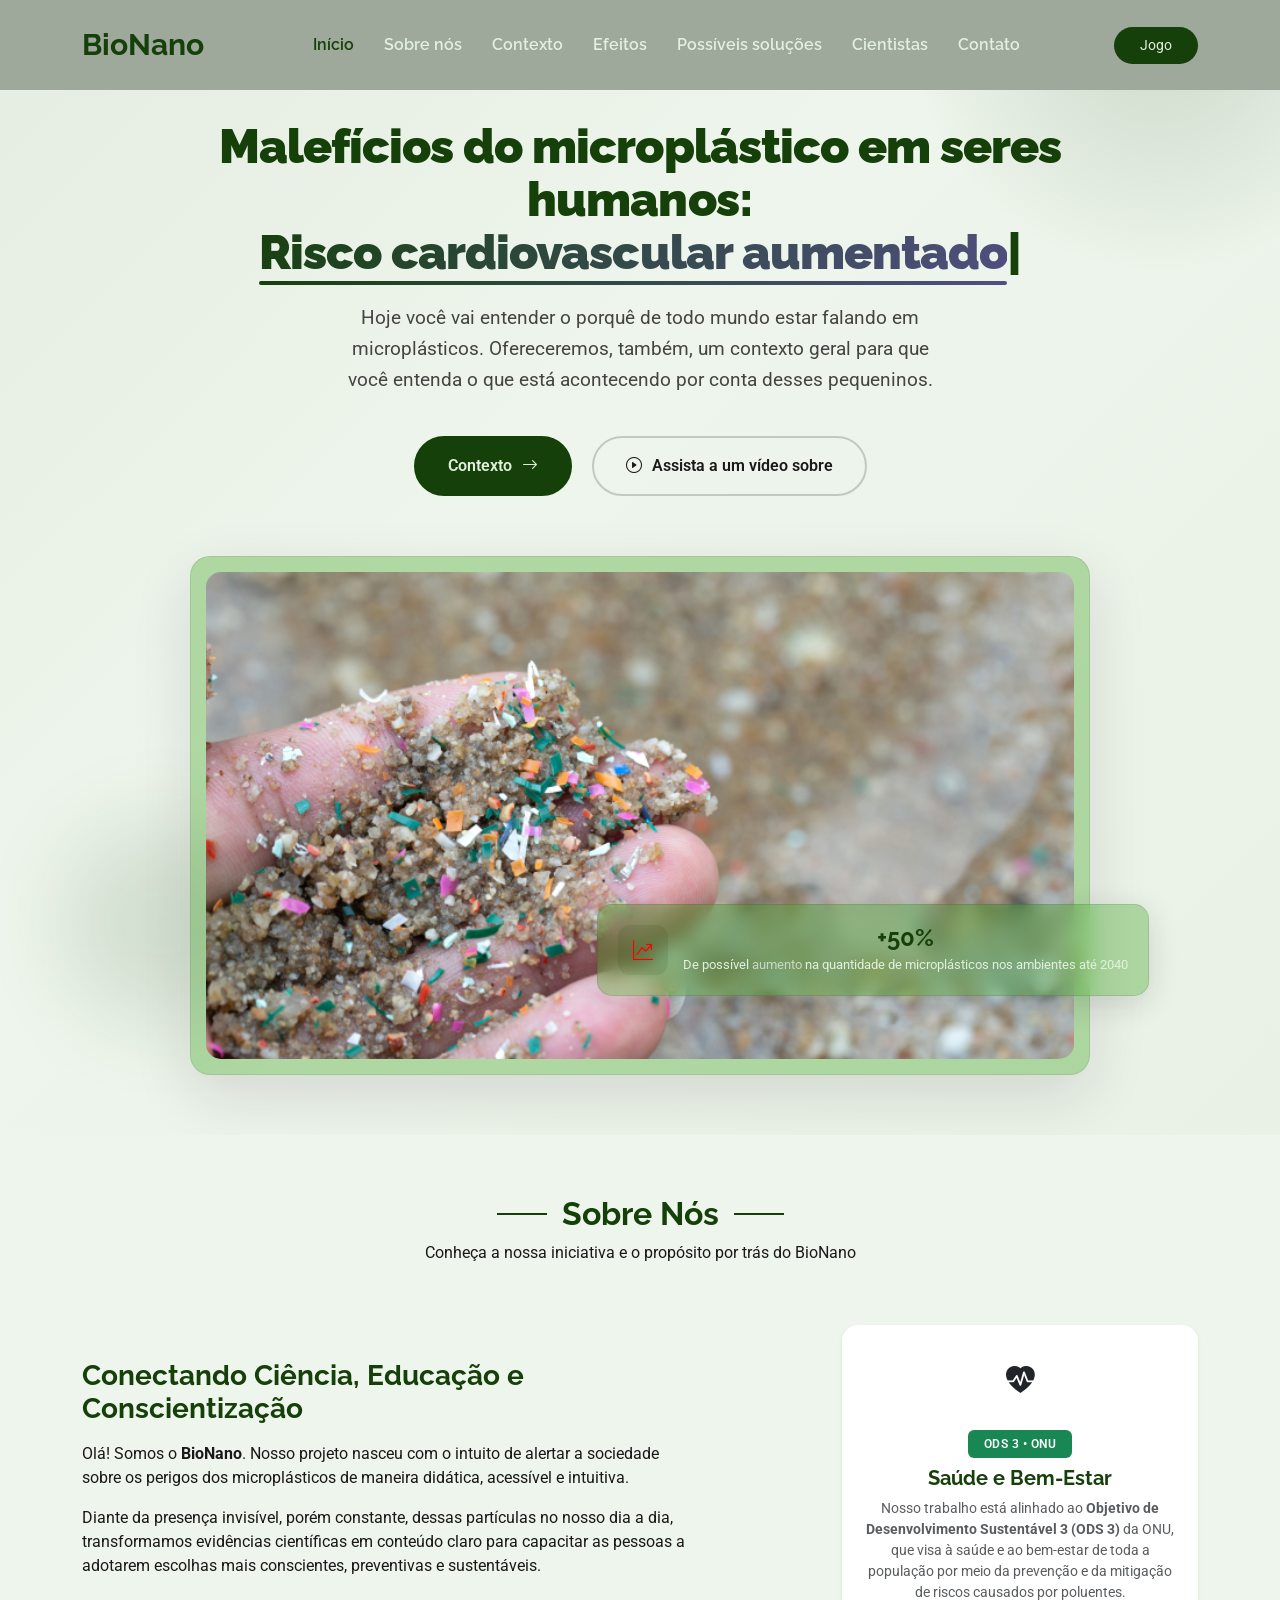
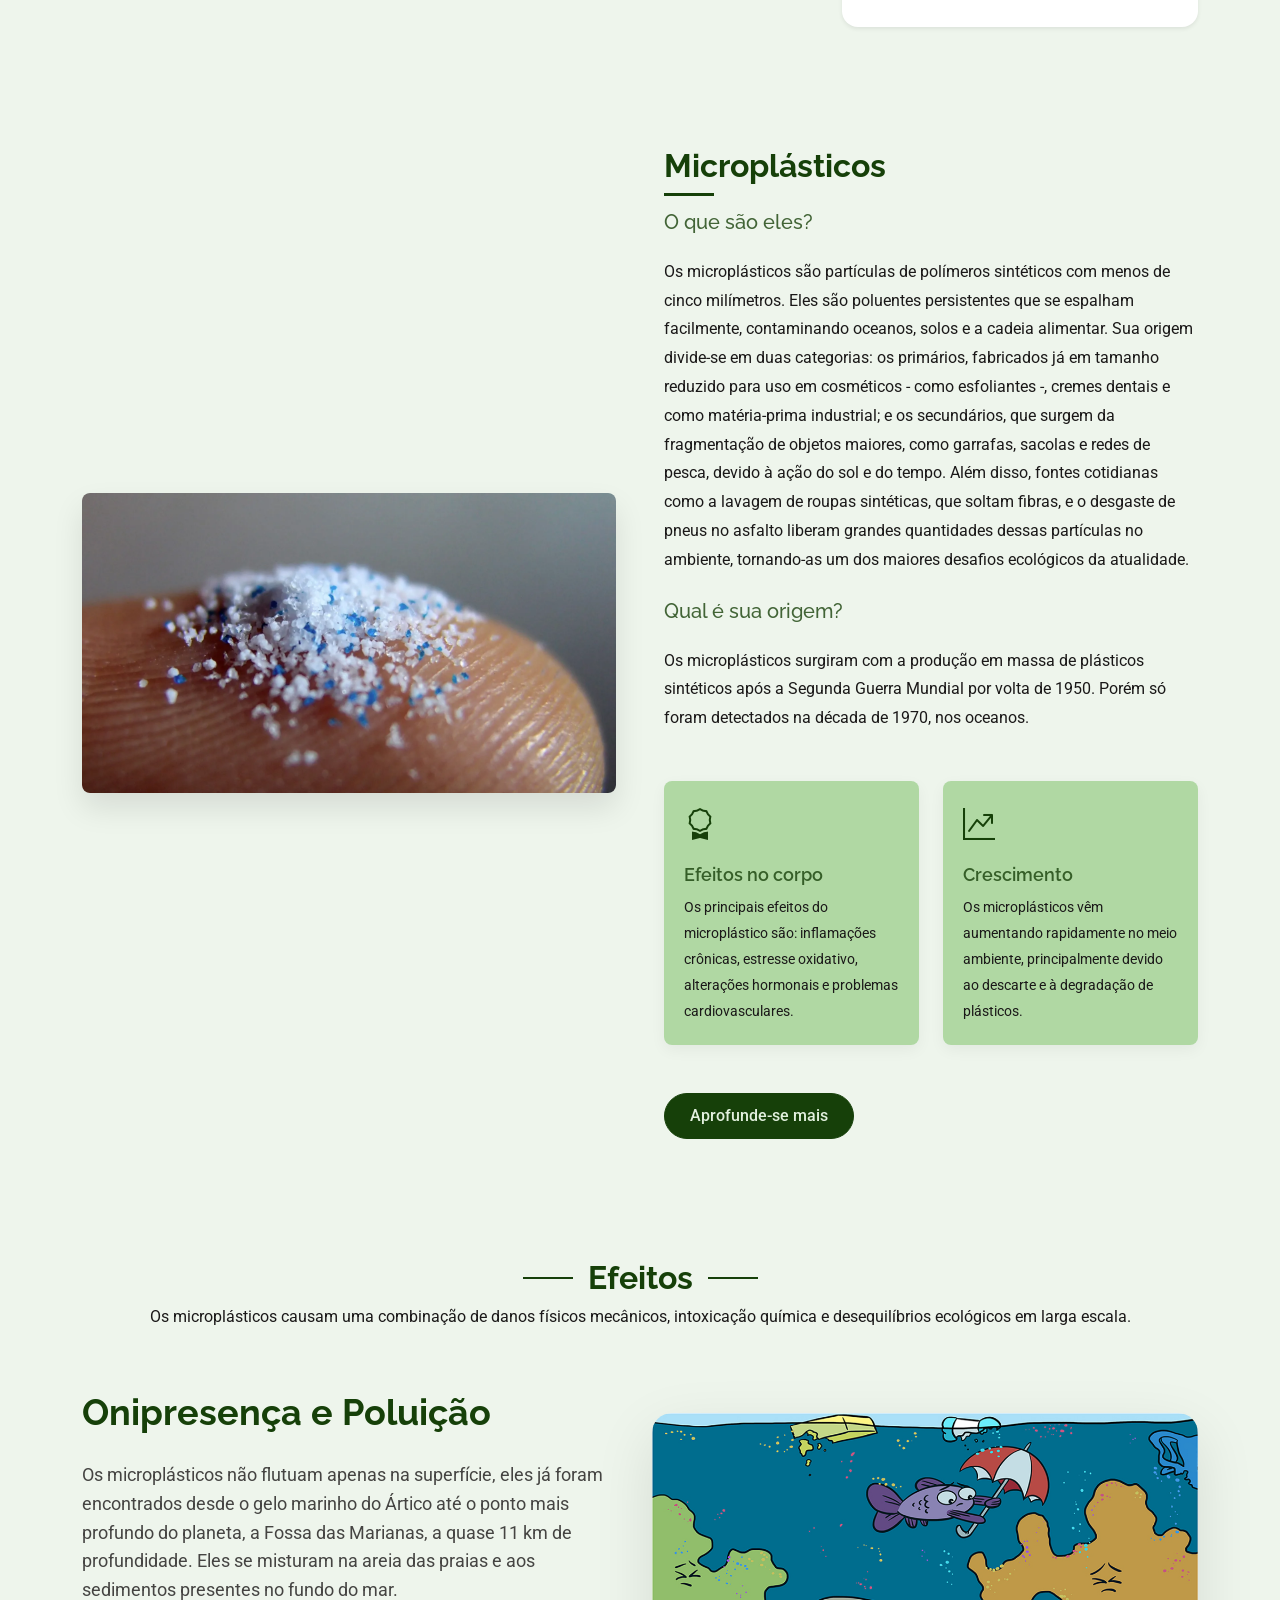
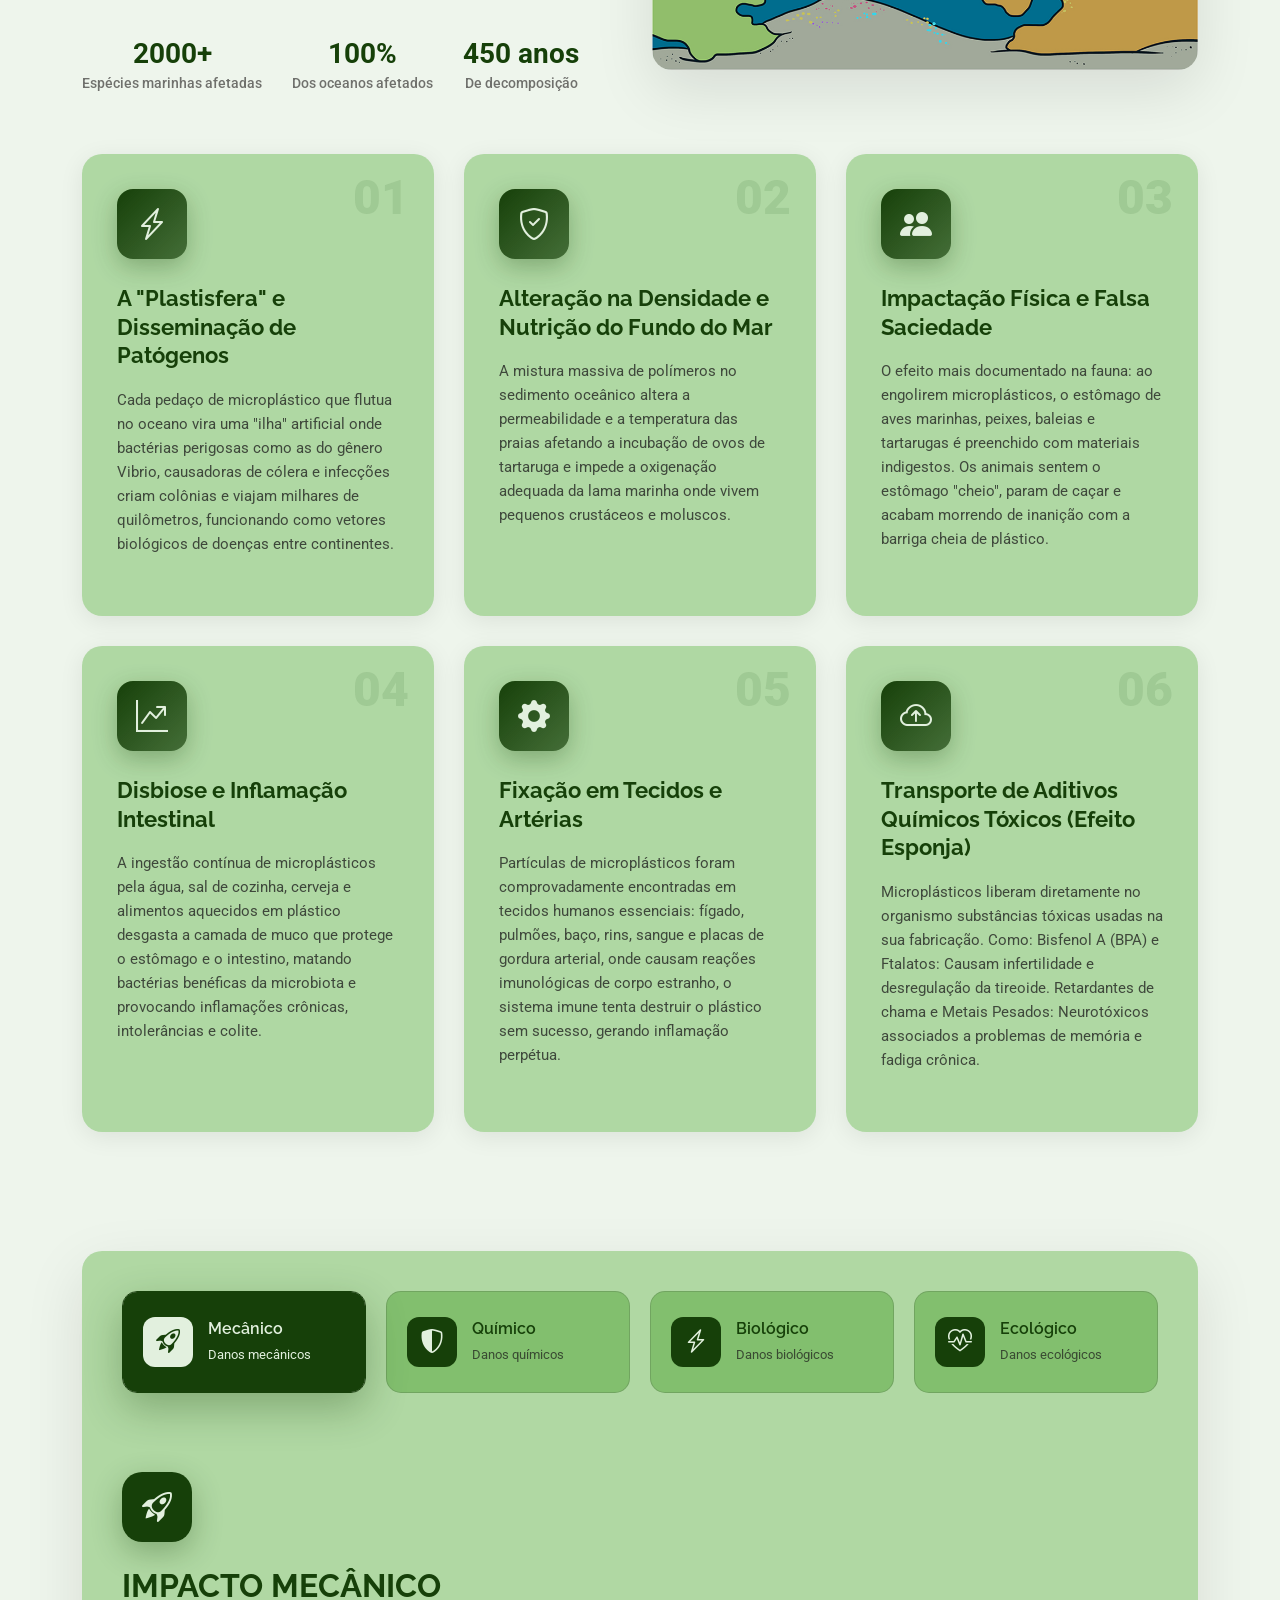
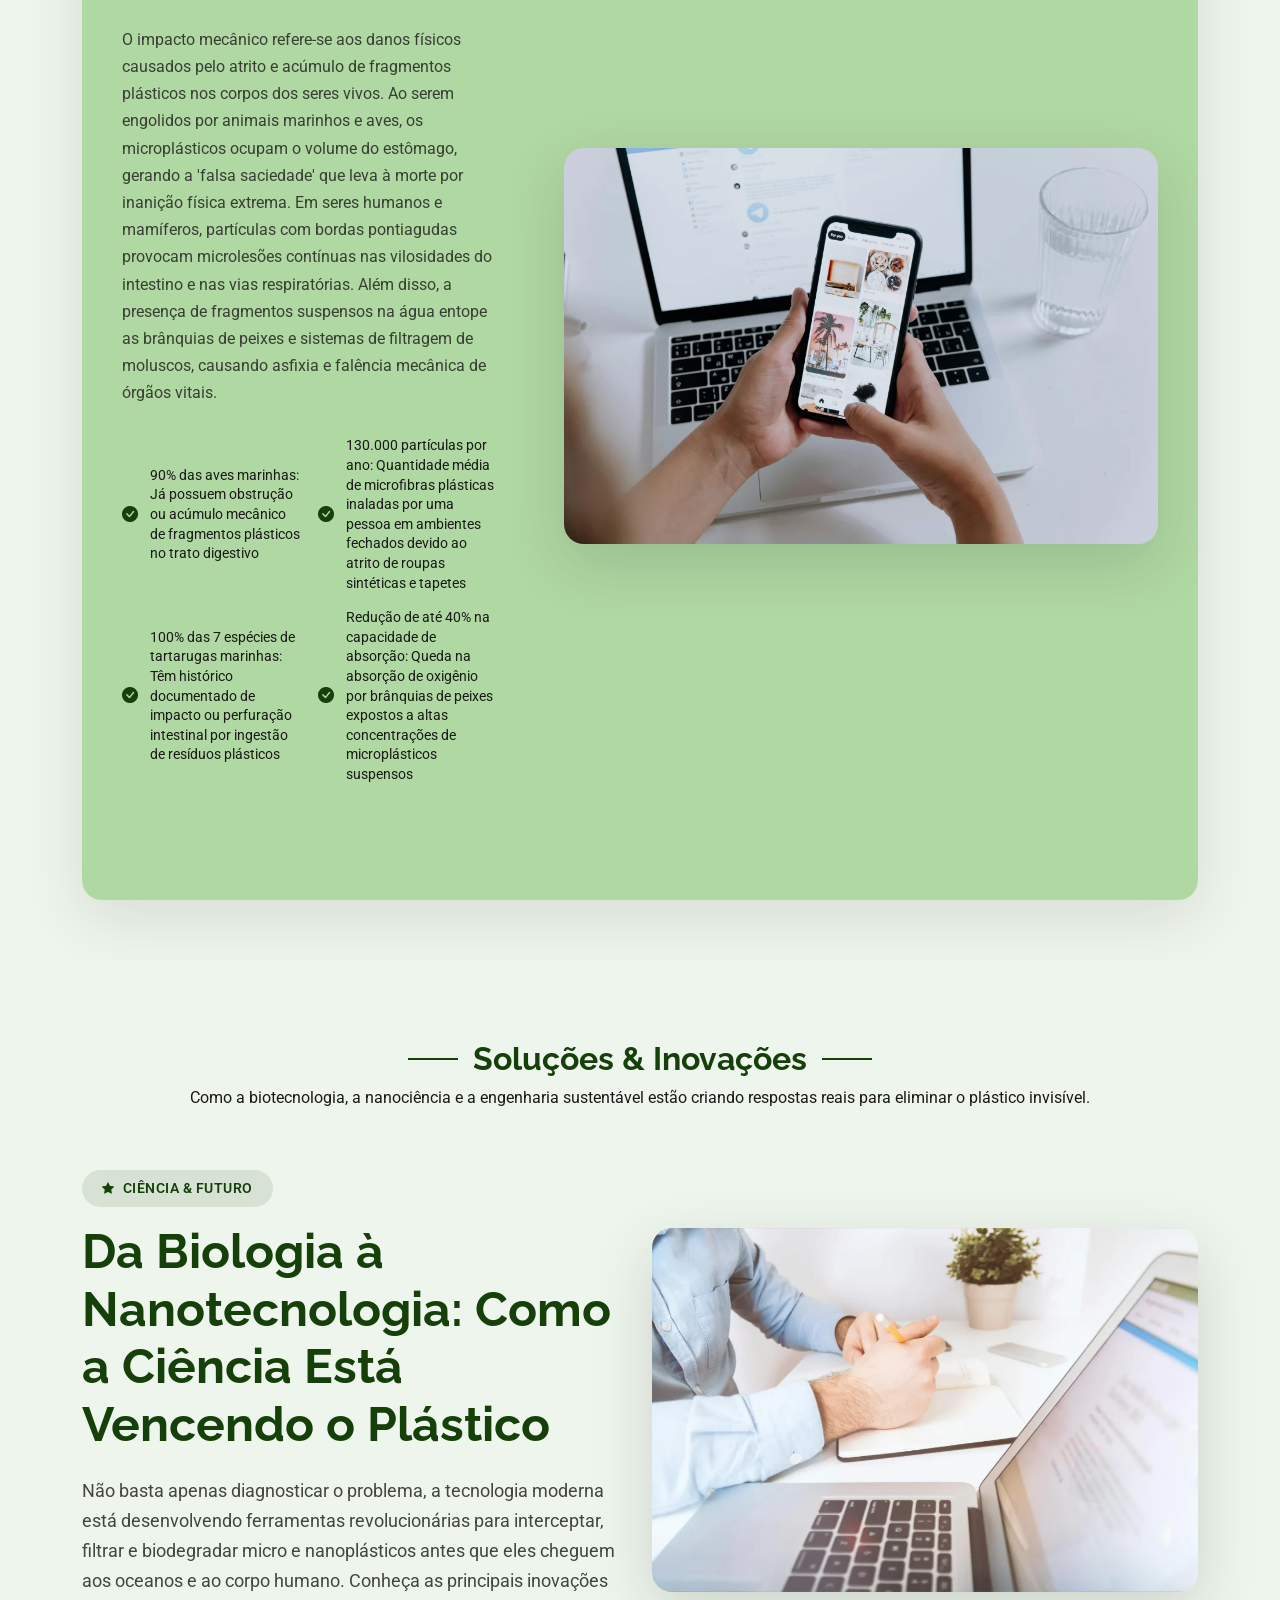
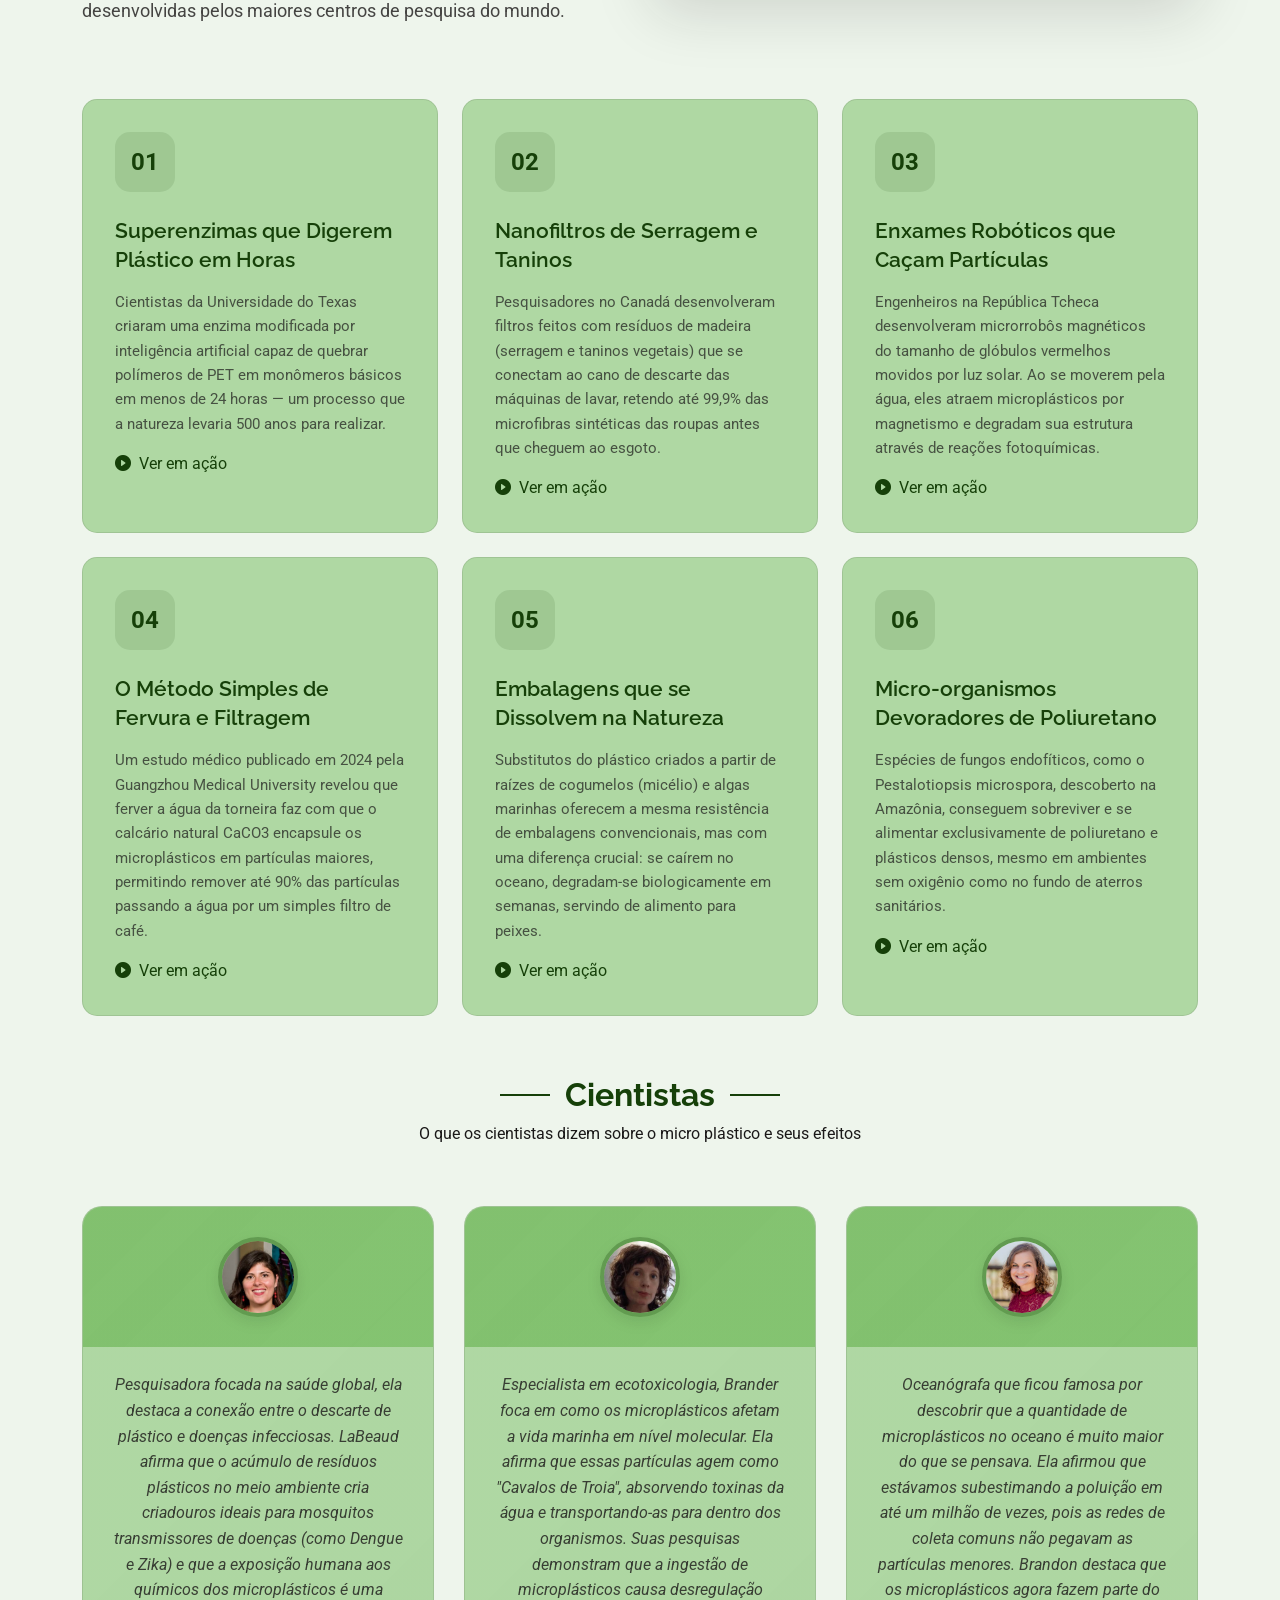
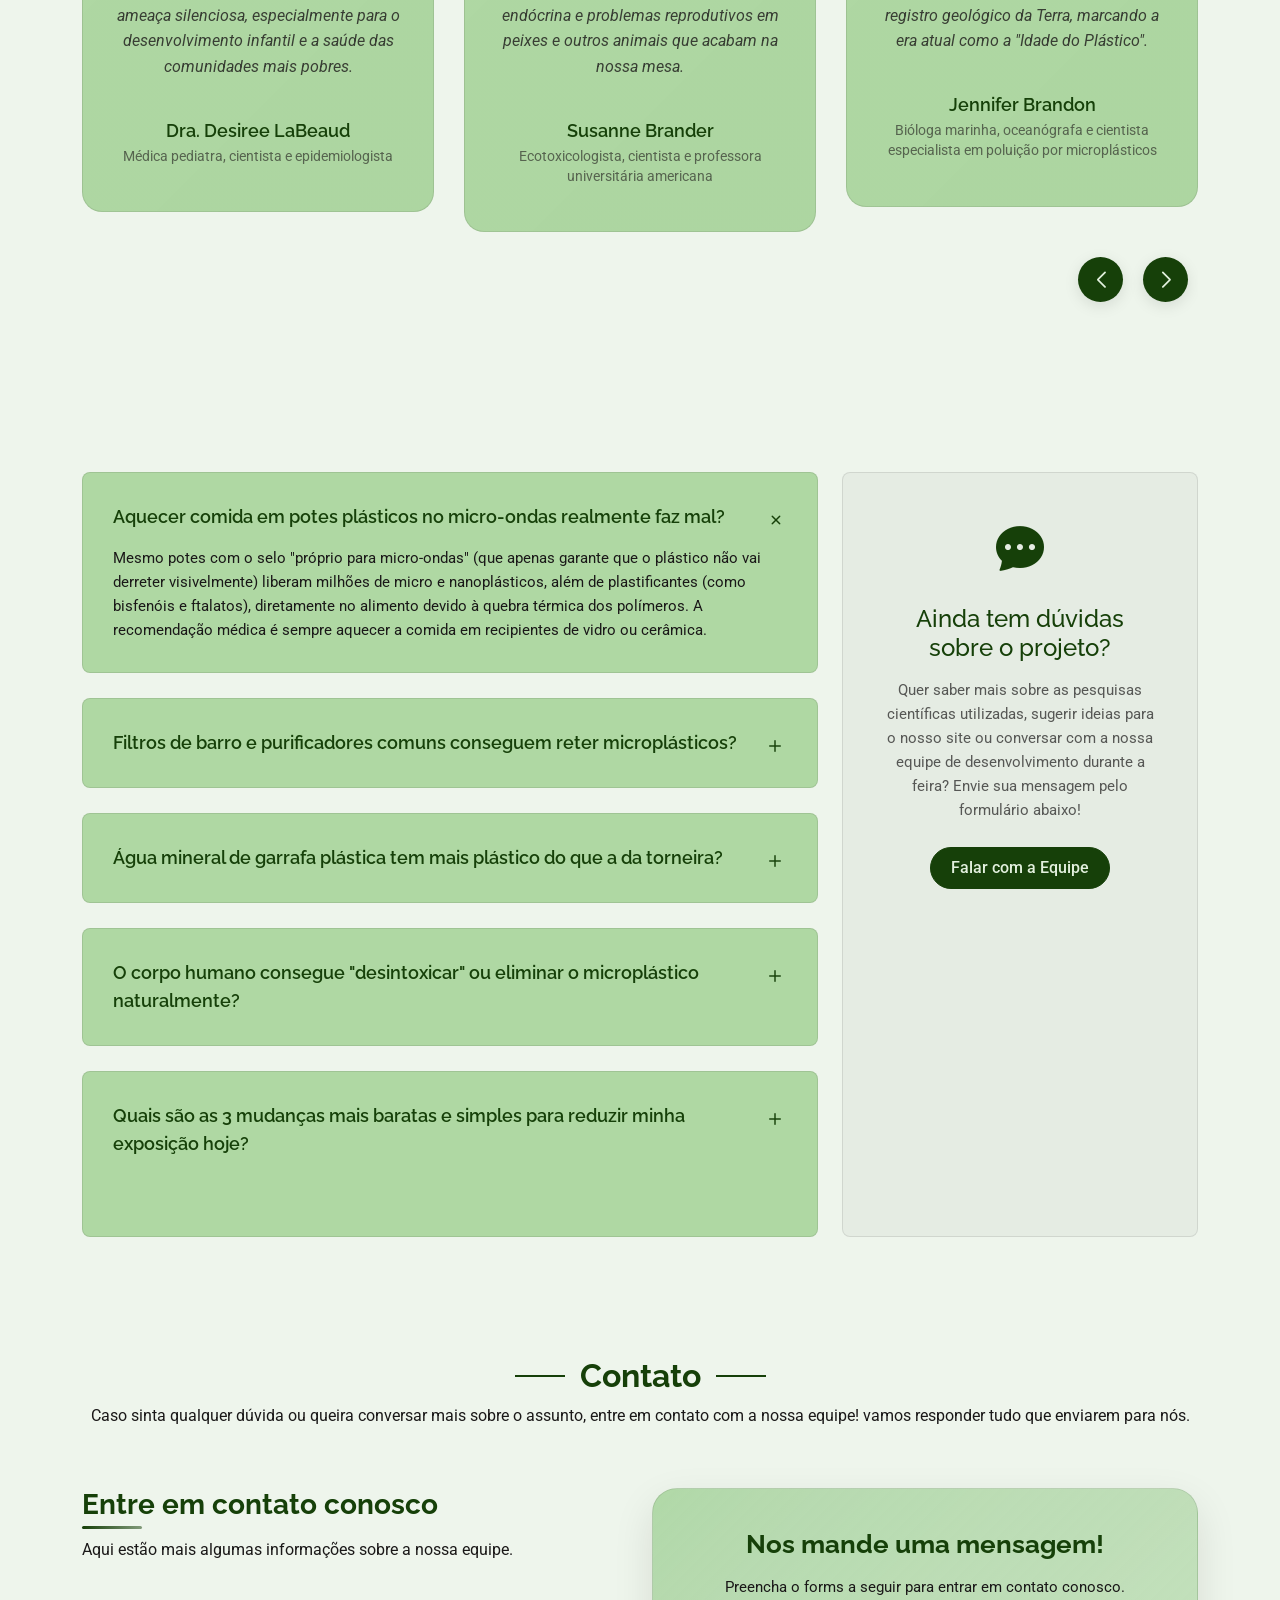
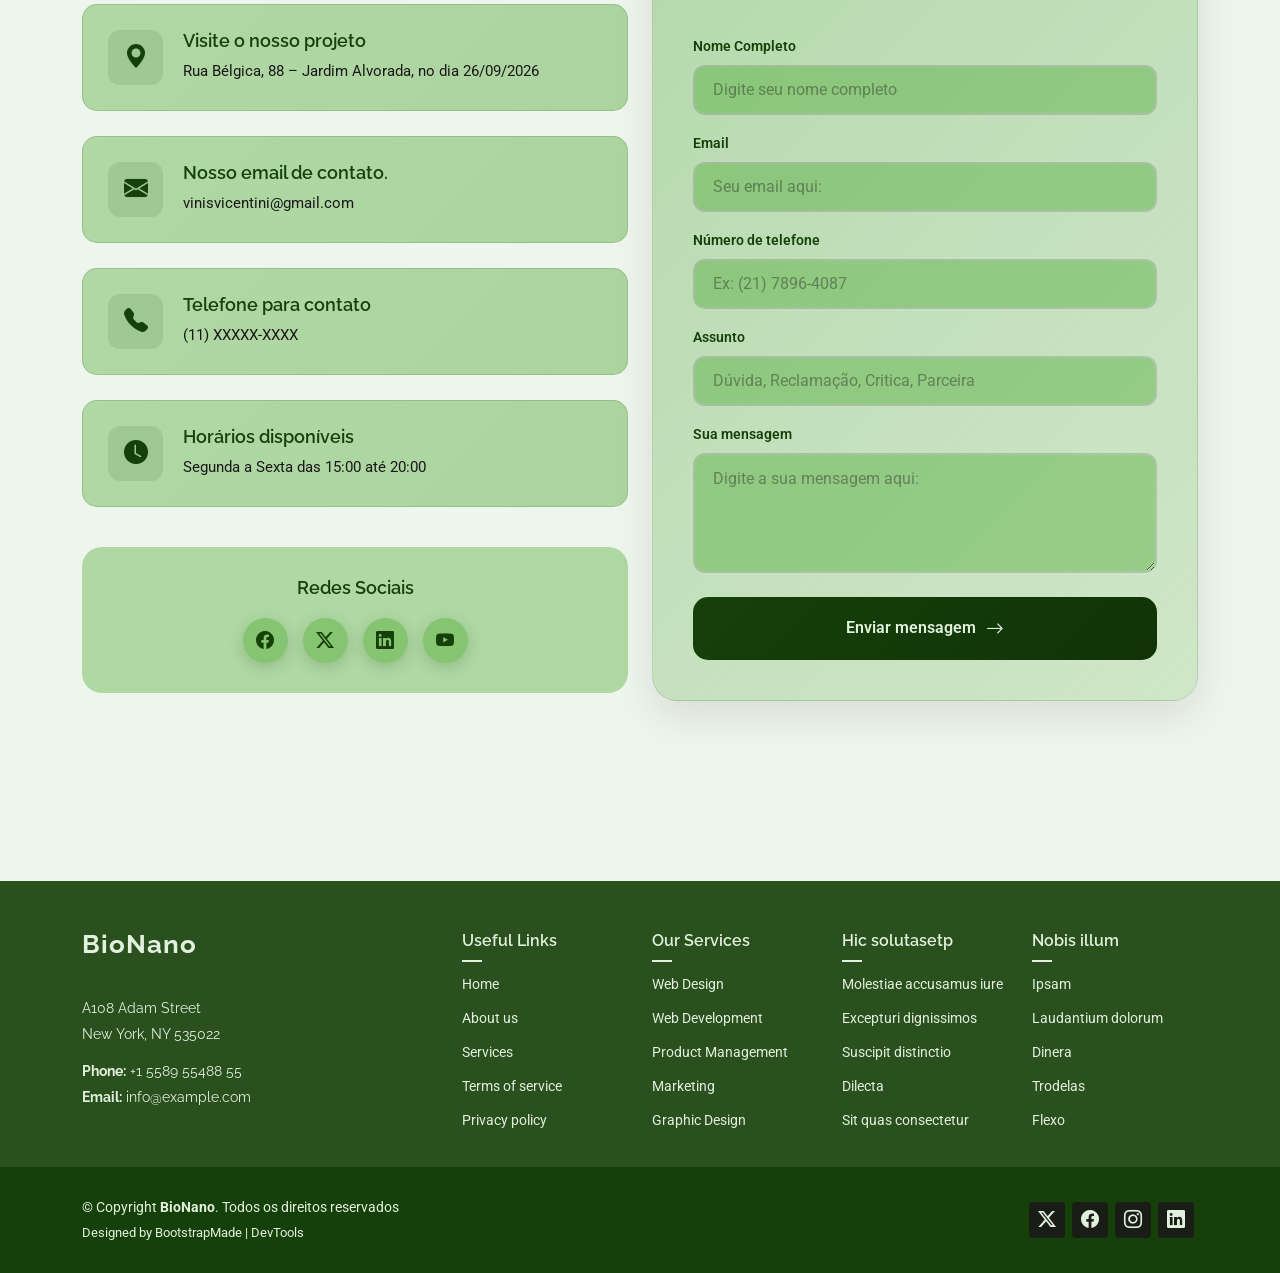
==== commit 536e1651: "Modificações em algumas sections" ====
--- a/index.html
+++ b/index.html
@@ -5,8 +5,9 @@
   <meta charset="utf-8">
   <meta content="width=device-width, initial-scale=1.0" name="viewport">
   <title>BioNano</title>
-  <meta name="description" content="Um site sobre ">
-  <meta name="keywords" content="Microplásticos, ">
+  <meta name="description"
+    content="BioNano: Conheça os impactos dos microplásticos na saúde e no meio ambiente, além das soluções biotecnológicas inovadoras.">
+  <meta name="keywords" content="Microplásticos, Nanoplásticos, Biotecnologia, Saúde, Poluição, Meio Ambiente">
 
   <!-- Favicons -->
   <link href="assets/img/BioNano-Logo.png" rel="icon">
@@ -51,6 +52,7 @@
       <nav id="navmenu" class="navmenu">
         <ul>
           <li><a href="#hero" class="active">Início</a></li>
+          <li><a href="#sobre-nos">Sobre nós</a></li>
           <li><a href="#about">Contexto</a></li>
           <li><a href="#features">Efeitos</a></li>
           <li><a href="#services">Possíveis soluções</a></li>
@@ -76,13 +78,13 @@
             <h1 class="hero-title" data-aos="zoom-in" data-aos-delay="200">
               Malefícios do microplástico em seres humanos:<br>
               <span class="typed"
-                data-typed-items="Risco cardiovascular aumentado, Desregulação hormonal e metabólica, Penetração celular, Danos mitocondriais, Disfunção do microbioma intestinal, Trasngressão de barreiras biológicas"></span>
+                data-typed-items="Risco cardiovascular aumentado, Desregulação hormonal e metabólica, Penetração celular, Danos mitocondriais, Disfunção do microbioma intestinal, Transgressão de barreiras biológicas"></span>
             </h1>
 
 
             <p class="hero-description" data-aos="fade-up" data-aos-delay="300">
               Hoje você vai entender o porquê de todo mundo estar falando em microplásticos. Ofereceremos, também, um
-              contexto geral para que você entenda o que está acontecendo por conta desses pequinininhos.
+              contexto geral para que você entenda o que está acontecendo por conta desses pequeninos.
             </p>
 
             <div class="hero-actions" data-aos="fade-up" data-aos-delay="400">
@@ -119,6 +121,57 @@
       </div>
     </section><!-- /Hero Section -->
 
+    <!-- Sobre Nós Section -->
+    <section id="sobre-nos" class="sobre-nos section">
+
+      <!-- Section Title -->
+      <div class="container section-title" data-aos="fade-up">
+        <h2>Sobre Nós</h2>
+        <p>Conheça a nossa iniciativa e o propósito por trás do BioNano</p>
+      </div><!-- End Section Title -->
+
+      <div class="container" data-aos="fade-up" data-aos-delay="100">
+        <div class="row align-items-center justify-content-between g-4">
+
+          <!-- Texto de Apresentação -->
+          <div class="col-lg-7" data-aos="fade-right" data-aos-delay="200">
+            <div class="content pe-lg-4">
+              <h3 class="fw-bold mb-3 titulo">Conectando Ciência, Educação e Conscientização</h3>
+              <p class="mb-3">
+                Olá! Somos o <strong>BioNano</strong>. Nosso projeto nasceu com o intuito de alertar a sociedade sobre
+                os perigos dos microplásticos de maneira didática, acessível e intuitiva.
+              </p>
+              <p class="texto-secundario">
+                Diante da presença invisível, porém constante, dessas partículas no nosso dia a dia, transformamos
+                evidências científicas em conteúdo claro para capacitar as pessoas a adotarem escolhas mais conscientes,
+                preventivas e sustentáveis.
+              </p>
+            </div>
+          </div>
+
+          <!-- Div no canto destacando a ODS 3 -->
+          <div class="col-lg-4" data-aos="fade-left" data-aos-delay="300">
+            <div class="card border-0 shadow-sm rounded-4 p-4 text-center position-relative">
+              <div class="d-inline-flex align-items-center justify-content-center rounded-circle mb-3 mx-auto"
+                style="width: 65px; height: 65px; font-size: 1.8rem;">
+                <i class="bi bi-heart-pulse-fill"></i>
+              </div>
+              <span class="badge bg-success align-self-center px-3 py-2 mb-2 text-uppercase fw-semibold"
+                style="letter-spacing: 0.5px;">ODS 3 • ONU</span>
+              <h5 class="fw-bold mb-2">Saúde e Bem-Estar</h5>
+              <p class="text-muted small mb-0">
+                Nosso trabalho está alinhado ao <strong>Objetivo de Desenvolvimento Sustentável 3 (ODS 3)</strong> da
+                ONU, que visa à saúde e ao bem-estar de toda a população por meio da prevenção e da mitigação de riscos
+                causados por poluentes.
+              </p>
+            </div>
+          </div>
+
+        </div>
+      </div>
+
+    </section><!-- /Sobre Nós Section -->
+
     <!-- About Section -->
     <section id="about" class="about section">
 
@@ -148,7 +201,7 @@
               <h5 class="mb-4">Qual é sua origem?</h5>
 
               <p>Os microplásticos surgiram com a produção em massa de plásticos sintéticos após a Segunda Guerra
-                Mundial por volta de 1950. Porém só foram detectado na década de 1970, nos oceanos.</p>
+                Mundial por volta de 1950. Porém só foram detectados na década de 1970, nos oceanos.</p>
 
               <div class="features-list mt-5" data-aos="fade-up" data-aos-delay="400">
                 <div class="row g-4">
@@ -189,7 +242,8 @@
       <!-- Section Title -->
       <div class="container section-title" data-aos="fade-up">
         <h2>Efeitos</h2>
-        <p>Os microplásticos causam uma combinação de danos físicos mecânicos, intoxicação química e desequilíbrios ecológicos em larga escala.</p>
+        <p>Os microplásticos causam uma combinação de danos físicos mecânicos, intoxicação química e desequilíbrios
+          ecológicos em larga escala.</p>
       </div><!-- End Section Title -->
 
       <div class="container" data-aos="fade-up" data-aos-delay="100">
@@ -198,7 +252,9 @@
           <div class="col-lg-6" data-aos="fade-right" data-aos-delay="150">
             <div class="intro-content">
               <h2>Onipresença e Poluição</h2>
-              <p>Os microplásticos não flutuam apenas na superfície, eles já foram encontrados desde o gelo marinho do Ártico até o ponto mais profundo do planeta, a Fossa das Marianas, a quase 11 km de profundidade. Eles se misturam na areia das praias e aos sedimentos presentes no fundo do mar.</p>
+              <p>Os microplásticos não flutuam apenas na superfície, eles já foram encontrados desde o gelo marinho do
+                Ártico até o ponto mais profundo do planeta, a Fossa das Marianas, a quase 11 km de profundidade. Eles
+                se misturam na areia das praias e aos sedimentos presentes no fundo do mar.</p>
               <div class="feature-stats">
                 <div class="stat-item">
                   <span class="stat-number">2000+</span>
@@ -230,7 +286,9 @@
                 <i class="bi bi-lightning-charge"></i>
               </div>
               <h4>A "Plastisfera" e Disseminação de Patógenos</h4>
-              <p>Cada pedaço de microplástico que flutua no oceano vira uma "ilha" artificial onde bactérias perigosas como as do gênero Vibrio, causadoras de cólera e infecções criam colônias e viajam milhares de quilômetros, funcionando como vetores biológicos de doenças entre continentes.</p>
+              <p>Cada pedaço de microplástico que flutua no oceano vira uma "ilha" artificial onde bactérias perigosas
+                como as do gênero Vibrio, causadoras de cólera e infecções criam colônias e viajam milhares de
+                quilômetros, funcionando como vetores biológicos de doenças entre continentes.</p>
             </div>
           </div>
 
@@ -241,7 +299,9 @@
                 <i class="bi bi-shield-check"></i>
               </div>
               <h4>Alteração na Densidade e Nutrição do Fundo do Mar</h4>
-              <p>A mistura massiva de polímeros no sedimento oceânico altera a permeabilidade e a temperatura das praias afetando a incubação de ovos de tartaruga e impede a oxigenação adequada da lama marinha onde vivem pequenos crustáceos e moluscos.</p>
+              <p>A mistura massiva de polímeros no sedimento oceânico altera a permeabilidade e a temperatura das praias
+                afetando a incubação de ovos de tartaruga e impede a oxigenação adequada da lama marinha onde vivem
+                pequenos crustáceos e moluscos.</p>
             </div>
           </div>
 
@@ -252,7 +312,9 @@
                 <i class="bi bi-people-fill"></i>
               </div>
               <h4>Impactação Física e Falsa Saciedade</h4>
-              <p>O efeito mais documentado na fauna: ao engolirem microplásticos, o estômago de aves marinhas, peixes, baleias e tartarugas é preenchido com materiais indigestos. Os animais sentem o estômago "cheio", param de caçar e acabam morrendo de inanição com a barriga cheia de plástico.</p>
+              <p>O efeito mais documentado na fauna: ao engolirem microplásticos, o estômago de aves marinhas, peixes,
+                baleias e tartarugas é preenchido com materiais indigestos. Os animais sentem o estômago "cheio", param
+                de caçar e acabam morrendo de inanição com a barriga cheia de plástico.</p>
             </div>
           </div>
 
@@ -263,7 +325,9 @@
                 <i class="bi bi-graph-up-arrow"></i>
               </div>
               <h4>Disbiose e Inflamação Intestinal</h4>
-              <p>A ingestão contínua de microplásticos pela água, sal de cozinha, cerveja e alimentos aquecidos em plástico desgasta a camada de muco que protege o estômago e o intestino, matando bactérias benéficas da microbiota e provocando inflamações crônicas, intolerâncias e colite.</p>
+              <p>A ingestão contínua de microplásticos pela água, sal de cozinha, cerveja e alimentos aquecidos em
+                plástico desgasta a camada de muco que protege o estômago e o intestino, matando bactérias benéficas da
+                microbiota e provocando inflamações crônicas, intolerâncias e colite.</p>
             </div>
           </div>
 
@@ -274,7 +338,9 @@
                 <i class="bi bi-gear-fill"></i>
               </div>
               <h4>Fixação em Tecidos e Artérias</h4>
-              <p>Partículas de microplásticos foram comprovadamente encontradas em tecidos humanos essenciais: fígado, pulmões, baço, rins, sangue e placas de gordura arterial, onde causam reações imunológicas de corpo estranho, o sistema imune tenta destruir o plástico sem sucesso, gerando inflamação perpétua.</p>
+              <p>Partículas de microplásticos foram comprovadamente encontradas em tecidos humanos essenciais: fígado,
+                pulmões, baço, rins, sangue e placas de gordura arterial, onde causam reações imunológicas de corpo
+                estranho, o sistema imune tenta destruir o plástico sem sucesso, gerando inflamação perpétua.</p>
             </div>
           </div>
 
@@ -366,24 +432,34 @@
                       <i class="bi bi-rocket-takeoff"></i>
                     </div>
                     <h3>IMPACTO MECÂNICO</h3>
-                    <p>O impacto mecânico refere-se aos danos físicos causados pelo atrito e acúmulo de fragmentos plásticos nos corpos dos seres vivos. Ao serem engolidos por animais marinhos e aves, os microplásticos ocupam o volume do estômago, gerando a 'falsa saciedade' que leva à morte por inanição física extrema. Em seres humanos e mamíferos, partículas com bordas pontiagudas provocam microlesões contínuas nas vilosidades do intestino e nas vias respiratórias. Além disso, a presença de fragmentos suspensos na água entope as brânquias de peixes e sistemas de filtragem de moluscos, causando asfixia e falência mecânica de órgãos vitais.</p>
+                    <p>O impacto mecânico refere-se aos danos físicos causados pelo atrito e acúmulo de fragmentos
+                      plásticos nos corpos dos seres vivos. Ao serem engolidos por animais marinhos e aves, os
+                      microplásticos ocupam o volume do estômago, gerando a 'falsa saciedade' que leva à morte por
+                      inanição física extrema. Em seres humanos e mamíferos, partículas com bordas pontiagudas provocam
+                      microlesões contínuas nas vilosidades do intestino e nas vias respiratórias. Além disso, a
+                      presença de fragmentos suspensos na água entope as brânquias de peixes e sistemas de filtragem de
+                      moluscos, causando asfixia e falência mecânica de órgãos vitais.</p>
 
                     <div class="feature-grid">
                       <div class="feature-item">
                         <i class="bi bi-check-circle-fill"></i>
-                        <span>90% das aves marinhas: Já possuem obstrução ou acúmulo mecânico de fragmentos plásticos no trato digestivo</span>
-                      </div>
-                      <div class="feature-item">
-                        <i class="bi bi-check-circle-fill"></i>
-                        <span>130.000 partículas por ano: Quantidade média de microfibras plásticas inaladas por uma pessoa em ambientes fechados devido ao atrito de roupas sintéticas e tapetes</span>
-                      </div>
-                      <div class="feature-item">
-                        <i class="bi bi-check-circle-fill"></i>
-                        <span>100% das 7 espécies de tartarugas marinhas: Têm histórico documentado de impacto ou perfuração intestinal por ingestão de resíduos plásticos</span>
-                      </div>
-                      <div class="feature-item">
-                        <i class="bi bi-check-circle-fill"></i>
-                        <span>Redução de até 40% na capacidade de absorção: Queda na absorção de oxigênio por brânquias de peixes expostos a altas concentrações de microplásticos suspensos</span>
+                        <span>90% das aves marinhas: Já possuem obstrução ou acúmulo mecânico de fragmentos plásticos no
+                          trato digestivo</span>
+                      </div>
+                      <div class="feature-item">
+                        <i class="bi bi-check-circle-fill"></i>
+                        <span>130.000 partículas por ano: Quantidade média de microfibras plásticas inaladas por uma
+                          pessoa em ambientes fechados devido ao atrito de roupas sintéticas e tapetes</span>
+                      </div>
+                      <div class="feature-item">
+                        <i class="bi bi-check-circle-fill"></i>
+                        <span>100% das 7 espécies de tartarugas marinhas: Têm histórico documentado de impacto ou
+                          perfuração intestinal por ingestão de resíduos plásticos</span>
+                      </div>
+                      <div class="feature-item">
+                        <i class="bi bi-check-circle-fill"></i>
+                        <span>Redução de até 40% na capacidade de absorção: Queda na absorção de oxigênio por brânquias
+                          de peixes expostos a altas concentrações de microplásticos suspensos</span>
                       </div>
                     </div>
                   </div>
@@ -409,24 +485,35 @@
                       <i class="bi bi-shield-shaded"></i>
                     </div>
                     <h3>IMPACTO QUÍMICO</h3>
-                    <p>O plástico nunca é um polímero puro; ele é uma mistura complexa de aditivos químicos, estabilizantes e plastificantes industriais. Quando fragmentado em microplásticos, sua área de contato se multiplica, acelerando a liberação contínua de desreguladores endócrinos (como Bisfenol A e Ftalatos) diretamente nos tecidos biológicos. Paralelamente, o plástico atua como um ímã químico ('efeito esponja') no meio ambiente, absorvendo poluentes orgânicos altamente tóxicos que estavam diluídos na água, como pesticidas agrícolas, agrotóxicos e metais pesados, transportando essas substâncias concentradas para dentro de quem as ingerir.</p>
+                    <p>O plástico nunca é um polímero puro; ele é uma mistura complexa de aditivos químicos,
+                      estabilizantes e plastificantes industriais. Quando fragmentado em microplásticos, sua área de
+                      contato se multiplica, acelerando a liberação contínua de desreguladores endócrinos (como Bisfenol
+                      A e Ftalatos) diretamente nos tecidos biológicos. Paralelamente, o plástico atua como um ímã
+                      químico ('efeito esponja') no meio ambiente, absorvendo poluentes orgânicos altamente tóxicos que
+                      estavam diluídos na água, como pesticidas agrícolas, agrotóxicos e metais pesados, transportando
+                      essas substâncias concentradas para dentro de quem as ingerir.</p>
 
                     <div class="feature-grid">
                       <div class="feature-item">
                         <i class="bi bi-check-circle-fill"></i>
-                        <span>+16.000 substâncias químicas: Número de compostos químicos catalogados na fabricação de plásticos, sendo que mais de 4.200 são considerados altamente perigosos à saúde humana e ao ambiente</span>
-                      </div>
-                      <div class="feature-item">
-                        <i class="bi bi-check-circle-fill"></i>
-                        <span>1.000.000 de vezes mais concentrado: Capacidade que um microplástico tem de concentrar toxinas ambientais (como PCBs e DDT) em sua superfície em relação à água ao redor</span>
-                      </div>
-                      <div class="feature-item">
-                        <i class="bi bi-check-circle-fill"></i>
-                        <span>240.000 partículas plásticas por litro: Detectadas em água mineral engarrafada, liberando aditivos químicos diretamente para o sistema digestivo humano</span>
-                      </div>
-                      <div class="feature-item">
-                        <i class="bi bi-check-circle-fill"></i>
-                        <span>Queda de até 50% na contagem espermática: Redução associada à exposição cumulativa a disruptores endócrinos (ftalatos e BPA lixiviados de plásticos) nas últimas décadas</span>
+                        <span>+16.000 substâncias químicas: Número de compostos químicos catalogados na fabricação de
+                          plásticos, sendo que mais de 4.200 são considerados altamente perigosos à saúde humana e ao
+                          ambiente</span>
+                      </div>
+                      <div class="feature-item">
+                        <i class="bi bi-check-circle-fill"></i>
+                        <span>1.000.000 de vezes mais concentrado: Capacidade que um microplástico tem de concentrar
+                          toxinas ambientais (como PCBs e DDT) em sua superfície em relação à água ao redor</span>
+                      </div>
+                      <div class="feature-item">
+                        <i class="bi bi-check-circle-fill"></i>
+                        <span>240.000 partículas plásticas por litro: Detectadas em água mineral engarrafada, liberando
+                          aditivos químicos diretamente para o sistema digestivo humano</span>
+                      </div>
+                      <div class="feature-item">
+                        <i class="bi bi-check-circle-fill"></i>
+                        <span>Queda de até 50% na contagem espermática: Redução associada à exposição cumulativa a
+                          disruptores endócrinos (ftalatos e BPA lixiviados de plásticos) nas últimas décadas</span>
                       </div>
                     </div>
                   </div>
@@ -435,7 +522,8 @@
                 <div class="col-lg-7">
                   <div class="visual-content">
                     <div class="main-image">
-                      <img src="assets/img/features/features-2.webp" alt="Imagem com desenho de um peixe cercado de microplástico" class="img-fluid">
+                      <img src="assets/img/features/features-2.webp"
+                        alt="Imagem com desenho de um peixe cercado de microplástico" class="img-fluid">
                     </div>
                   </div>
                 </div>
@@ -452,24 +540,35 @@
                       <i class="bi bi-lightning-charge"></i>
                     </div>
                     <h3>IMPACTO BIOLÓGICO</h3>
-                    <p>O impacto biológico opera no nível mais íntimo da vida: o celular e o genético. Enquanto partículas maiores agem no trato digestivo, os nanoplásticos conseguem atravessar as membranas das nossas células e transpor barreiras ultrassensíveis, como a barreira hematoencefálica (cérebro) e a placenta humana. Uma vez dentro da célula, eles degradam as mitocôndrias e quebram fitas de DNA, gerando inflamações crônicas e danos autoimunes. No ambiente, os microplásticos originam a 'Plastisfera' — biofilmes microscópicos que servem como incubadoras flutuantes para bactérias patogênicas trocarem genes de resistência a antibióticos em alta velocidade.</p>
+                    <p>O impacto biológico opera no nível mais íntimo da vida: o celular e o genético. Enquanto
+                      partículas maiores agem no trato digestivo, os nanoplásticos conseguem atravessar as membranas das
+                      nossas células e transpor barreiras ultrassensíveis, como a barreira hematoencefálica (cérebro) e
+                      a placenta humana. Uma vez dentro da célula, eles degradam as mitocôndrias e quebram fitas de DNA,
+                      gerando inflamações crônicas e danos autoimunes. No ambiente, os microplásticos originam a
+                      'Plastisfera' — biofilmes microscópicos que servem como incubadoras flutuantes para bactérias
+                      patogênicas trocarem genes de resistência a antibióticos em alta velocidade.</p>
 
                     <div class="feature-grid">
                       <div class="feature-item">
                         <i class="bi bi-check-circle-fill"></i>
-                        <span>4,5 vezes maior risco cardiovascular: Probabilidade aumentada de infarto, AVC ou morte em pacientes com acúmulo de partículas micro/nanoplásticas nas placas das artérias</span>
-                      </div>
-                      <div class="feature-item">
-                        <i class="bi bi-check-circle-fill"></i>
-                        <span>100% de presença na placenta: Índice de contaminação por microplásticos detectado em todas as 62 amostras de placentas humanas analisadas pela Universidade do Novo México</span>
-                      </div>
-                      <div class="feature-item">
-                        <i class="bi bi-check-circle-fill"></i>
-                        <span>Concentrações até 5.000 vezes maiores: Nível em que colônias de bactérias nocivas (como Vibrio, causadoras de cólera e infecções) se concentram sobre a superfície de microplásticos na 'Plastisfera' comparado à água aberta</span>
-                      </div>
-                      <div class="feature-item">
-                        <i class="bi bi-check-circle-fill"></i>
-                        <span>77% dos voluntários testados: Tiveram fragmentos de polímeros (PET, poliestireno e polietileno) detectados diretamente na corrente sanguínea</span>
+                        <span>4,5 vezes maior risco cardiovascular: Probabilidade aumentada de infarto, AVC ou morte em
+                          pacientes com acúmulo de partículas micro/nanoplásticas nas placas das artérias</span>
+                      </div>
+                      <div class="feature-item">
+                        <i class="bi bi-check-circle-fill"></i>
+                        <span>100% de presença na placenta: Índice de contaminação por microplásticos detectado em todas
+                          as 62 amostras de placentas humanas analisadas pela Universidade do Novo México</span>
+                      </div>
+                      <div class="feature-item">
+                        <i class="bi bi-check-circle-fill"></i>
+                        <span>Concentrações até 5.000 vezes maiores: Nível em que colônias de bactérias nocivas (como
+                          Vibrio, causadoras de cólera e infecções) se concentram sobre a superfície de microplásticos
+                          na 'Plastisfera' comparado à água aberta</span>
+                      </div>
+                      <div class="feature-item">
+                        <i class="bi bi-check-circle-fill"></i>
+                        <span>77% dos voluntários testados: Tiveram fragmentos de polímeros (PET, poliestireno e
+                          polietileno) detectados diretamente na corrente sanguínea</span>
                       </div>
                     </div>
                   </div>
@@ -495,24 +594,34 @@
                       <i class="bi bi-heart-pulse"></i>
                     </div>
                     <h3>IMPACTO ECOLÓGICO</h3>
-                    <p>O impacto ecológico é o reflexo sistêmico de todas essas agressões somadas em escala planetária. Os microplásticos alteram as propriedades físicas do solo, prejudicando minhocas e fungos que mantêm as terras agrícolas produtivas. Nos oceanos, ao intoxicarem o fitoplâncton marinho — a base que sustenta toda a vida aquática e sequestra grande parte do carbono da atmosfera —, as micropartículas enfraquecem a capacidade da Terra de regular o clima global. Através da biomagnificação, o veneno ingerido pelo menor plâncton sobe a cadeia alimentar, concentrando toxinas nos animais do topo da pirâmide e desestabilizando ecossistemas inteiros.</p>
+                    <p>O impacto ecológico é o reflexo sistêmico de todas essas agressões somadas em escala planetária.
+                      Os microplásticos alteram as propriedades físicas do solo, prejudicando minhocas e fungos que
+                      mantêm as terras agrícolas produtivas. Nos oceanos, ao intoxicarem o fitoplâncton marinho — a base
+                      que sustenta toda a vida aquática e sequestra grande parte do carbono da atmosfera —, as
+                      micropartículas enfraquecem a capacidade da Terra de regular o clima global. Através da
+                      biomagnificação, o veneno ingerido pelo menor plâncton sobe a cadeia alimentar, concentrando
+                      toxinas nos animais do topo da pirâmide e desestabilizando ecossistemas inteiros.</p>
 
                     <div class="feature-grid">
                       <div class="feature-item">
                         <i class="bi bi-check-circle-fill"></i>
-                        <span>+2.000 espécies afetadas: Total documentado de espécies animais que sofrem diretamente com a contaminação em cadeias tróficas marinhas e terrestres</span>
-                      </div>
-                      <div class="feature-item">
-                        <i class="bi bi-check-circle-fill"></i>
-                        <span>Queda de 20% a 45% na fotossíntese: Redução na capacidade de crescimento e absorção de CO2 do fitoplâncton marinho sob exposição a nanoplásticos concentrados</span>
-                      </div>
-                      <div class="feature-item">
-                        <i class="bi bi-check-circle-fill"></i>
-                        <span>Redução de 15% a 30% na biomassa do solo: Diminuição na atividade microbiológica e fertilidade de solos agrícolas intensamente contaminados por microplásticos agrícolas</span>
-                      </div>
-                      <div class="feature-item">
-                        <i class="bi bi-check-circle-fill"></i>
-                        <span>US$ 2,5 trilhões por ano: Custo econômico e ecológico estimado em perda de serviços ecossistêmicos marinhos devido à poluição plástica global</span>
+                        <span>+2.000 espécies afetadas: Total documentado de espécies animais que sofrem diretamente com
+                          a contaminação em cadeias tróficas marinhas e terrestres</span>
+                      </div>
+                      <div class="feature-item">
+                        <i class="bi bi-check-circle-fill"></i>
+                        <span>Queda de 20% a 45% na fotossíntese: Redução na capacidade de crescimento e absorção de CO2
+                          do fitoplâncton marinho sob exposição a nanoplásticos concentrados</span>
+                      </div>
+                      <div class="feature-item">
+                        <i class="bi bi-check-circle-fill"></i>
+                        <span>Redução de 15% a 30% na biomassa do solo: Diminuição na atividade microbiológica e
+                          fertilidade de solos agrícolas intensamente contaminados por microplásticos agrícolas</span>
+                      </div>
+                      <div class="feature-item">
+                        <i class="bi bi-check-circle-fill"></i>
+                        <span>US$ 2,5 trilhões por ano: Custo econômico e ecológico estimado em perda de serviços
+                          ecossistêmicos marinhos devido à poluição plástica global</span>
                       </div>
                     </div>
                   </div>
@@ -542,7 +651,8 @@
       <!-- Section Title -->
       <div class="container section-title" data-aos="fade-up">
         <h2>Soluções & Inovações</h2>
-        <p>Como a biotecnologia, a nanociência e a engenharia sustentável estão criando respostas reais para eliminar o plástico invisível.</p>
+        <p>Como a biotecnologia, a nanociência e a engenharia sustentável estão criando respostas reais para eliminar o
+          plástico invisível.</p>
       </div><!-- End Section Title -->
 
       <div class="container" data-aos="fade-up" data-aos-delay="100">
@@ -554,8 +664,12 @@
                 <i class="bi bi-star-fill"></i>
                 <span>CIÊNCIA & FUTURO</span>
               </div>
-              <h2 class="section-heading mb-4">Da Biologia à Nanotecnologia: Como a Ciência Está Vencendo o Plástico</h2>
-              <p class="section-description mb-4">Não basta apenas diagnosticar o problema, a tecnologia moderna está desenvolvendo ferramentas revolucionárias para interceptar, filtrar e biodegradar micro e nanoplásticos antes que eles cheguem aos oceanos e ao corpo humano. Conheça as principais inovações desenvolvidas pelos maiores centros de pesquisa do mundo.</p>
+              <h2 class="section-heading mb-4">Da Biologia à Nanotecnologia: Como a Ciência Está Vencendo o Plástico
+              </h2>
+              <p class="section-description mb-4">Não basta apenas diagnosticar o problema, a tecnologia moderna está
+                desenvolvendo ferramentas revolucionárias para interceptar, filtrar e biodegradar micro e nanoplásticos
+                antes que eles cheguem aos oceanos e ao corpo humano. Conheça as principais inovações desenvolvidas
+                pelos maiores centros de pesquisa do mundo.</p>
             </div>
           </div>
           <div class="col-lg-6">
@@ -574,10 +688,17 @@
                 </div>
                 <div class="card-content">
                   <h5 class="service-title">
-                    <a href="#">Superenzimas que Digerem Plástico em Horas</a>
+                    Superenzimas que Digerem Plástico em Horas
                   </h5>
-                  <p class="service-description">Cientistas da Universidade do Texas criaram uma enzima modificada por inteligência artificial capaz de quebrar polímeros de PET em monômeros básicos em menos de 24 horas — um processo que a natureza levaria 500 anos para realizar.</p>
-                </div>
+                  <p class="service-description">Cientistas da Universidade do Texas criaram uma enzima modificada por
+                    inteligência artificial capaz de quebrar polímeros de PET em monômeros básicos em menos de 24 horas
+                    — um processo que a natureza levaria 500 anos para realizar.</p>
+                </div>
+                <a href="https://www.youtube.com/watch?v=jXVSpuclZt4"
+                  class="glightbox btn-video mt-3 d-inline-flex align-items-center gap-2">
+                  <i class="bi bi-play-circle-fill"></i>
+                  <span>Ver em ação</span>
+                </a>
               </div>
             </div><!-- End Service Card -->
 
@@ -588,10 +709,17 @@
                 </div>
                 <div class="card-content">
                   <h5 class="service-title">
-                    <a href="#">Nanofiltros de Serragem e Taninos</a>
+                    Nanofiltros de Serragem e Taninos
                   </h5>
-                  <p class="service-description">Pesquisadores no Canadá desenvolveram filtros feitos com resíduos de madeira (serragem e taninos vegetais) que se conectam ao cano de descarte das máquinas de lavar, retendo até 99,9% das microfibras sintéticas das roupas antes que cheguem ao esgoto.</p>
-                </div>
+                  <p class="service-description">Pesquisadores no Canadá desenvolveram filtros feitos com resíduos de
+                    madeira (serragem e taninos vegetais) que se conectam ao cano de descarte das máquinas de lavar,
+                    retendo até 99,9% das microfibras sintéticas das roupas antes que cheguem ao esgoto.</p>
+                </div>
+                <a href="https://www.youtube.com/watch?v=jZLCIYgIR54"
+                  class="glightbox btn-video mt-3 d-inline-flex align-items-center gap-2">
+                  <i class="bi bi-play-circle-fill"></i>
+                  <span>Ver em ação</span>
+                </a>
               </div>
             </div><!-- End Service Card -->
 
@@ -602,10 +730,17 @@
                 </div>
                 <div class="card-content">
                   <h5 class="service-title">
-                    <a href="#">Enxames Robóticos que Caçam Partículas</a>
+                   Enxames Robóticos que Caçam Partículas
                   </h5>
-                  <p class="service-description"> Engenheiros na República Tcheca desenvolveram microrrobôs magnéticos do tamanho de glóbulos vermelhos movidos por luz solar. Ao se moverem pela água, eles atraem microplásticos por magnetismo e degradam sua estrutura através de reações fotoquímicas.</p>
-                </div>
+                  <p class="service-description"> Engenheiros na República Tcheca desenvolveram microrrobôs magnéticos
+                    do tamanho de glóbulos vermelhos movidos por luz solar. Ao se moverem pela água, eles atraem
+                    microplásticos por magnetismo e degradam sua estrutura através de reações fotoquímicas.</p>
+                </div>
+                <a href="https://www.youtube.com/watch?v=d0r54wuV1k4"
+                  class="glightbox btn-video mt-3 d-inline-flex align-items-center gap-2">
+                  <i class="bi bi-play-circle-fill"></i>
+                  <span>Ver em ação</span>
+                </a>
               </div>
             </div><!-- End Service Card -->
 
@@ -616,10 +751,18 @@
                 </div>
                 <div class="card-content">
                   <h5 class="service-title">
-                    <a href="#"> O Método Simples de Fervura e Filtragem</a>
+                    O Método Simples de Fervura e Filtragem
                   </h5>
-                  <p class="service-description">Um estudo médico publicado em 2024 pela Guangzhou Medical University revelou que ferver a água da torneira faz com que o calcário natural CaC03 encapsule os microplásticos em partículas maiores, permitindo remover até 90% das partículas passando a água por um simples filtro de café.</p>
-                </div>
+                  <p class="service-description">Um estudo médico publicado em 2024 pela Guangzhou Medical University
+                    revelou que ferver a água da torneira faz com que o calcário natural CaCO3 encapsule os
+                    microplásticos em partículas maiores, permitindo remover até 90% das partículas passando a água por
+                    um simples filtro de café.</p>
+                </div>
+                <a href="https://www.youtube.com/watch?v=5aSyjlba2aA"
+                  class="glightbox btn-video mt-3 d-inline-flex align-items-center gap-2">
+                  <i class="bi bi-play-circle-fill"></i>
+                  <span>Ver em ação</span>
+                </a>
               </div>
             </div><!-- End Service Card -->
 
@@ -630,10 +773,18 @@
                 </div>
                 <div class="card-content">
                   <h5 class="service-title">
-                    <a href="#">Embalagens que se Dissolvem na Natureza</a>
+                    Embalagens que se Dissolvem na Natureza
                   </h5>
-                  <p class="service-description">Substitutos do plástico criados a partir de raízes de cogumelos (micélio) e algas marinhas oferecem a mesma resistência de embalagens convencionais, mas com uma diferença crucial: se caírem no oceano, degradam-se biologicamente em semanas, servindo de alimento para peixes.</p>
-                </div>
+                  <p class="service-description">Substitutos do plástico criados a partir de raízes de cogumelos
+                    (micélio) e algas marinhas oferecem a mesma resistência de embalagens convencionais, mas com uma
+                    diferença crucial: se caírem no oceano, degradam-se biologicamente em semanas, servindo de alimento
+                    para peixes.</p>
+                </div>
+                <a href="https://www.youtube.com/watch?v=9cnk_feRdGo"
+                  class="glightbox btn-video mt-3 d-inline-flex align-items-center gap-2">
+                  <i class="bi bi-play-circle-fill"></i>
+                  <span>Ver em ação</span>
+                </a>
               </div>
             </div><!-- End Service Card -->
 
@@ -644,10 +795,17 @@
                 </div>
                 <div class="card-content">
                   <h5 class="service-title">
-                    <a href="#">Micro-organismos Devoradores de Poliuretano</a>
+                    Micro-organismos Devoradores de Poliuretano
                   </h5>
-                  <p class="service-description">Espécies de fungos endofíticos, como o Pestalotiopsis microspora, descoberto na Amazônia, conseguem sobreviver e se alimentar exclusivamente de poliuretano e plásticos densos, mesmo em ambientes sem oxigênio como no fundo de aterros sanitários.</p>
-                </div>
+                  <p class="service-description">Espécies de fungos endofíticos, como o Pestalotiopsis microspora,
+                    descoberto na Amazônia, conseguem sobreviver e se alimentar exclusivamente de poliuretano e
+                    plásticos densos, mesmo em ambientes sem oxigênio como no fundo de aterros sanitários.</p>
+                </div>
+                <a href="https://www.youtube.com/watch?v=p-qKnQMjrvo"
+                  class="glightbox btn-video mt-3 d-inline-flex align-items-center gap-2">
+                  <i class="bi bi-play-circle-fill"></i>
+                  <span>Ver em ação</span>
+                </a>
               </div>
             </div><!-- End Service Card -->
 
@@ -656,21 +814,21 @@
 
       </div>
 
- 
-
-    <!-- Testimonials Section -->
-    <section id="testimonials" class="testimonials section">
-
-      <!-- Section Title -->
-      <div class="container section-title" data-aos="fade-up">
-        <h2>Cientistas</h2>
-        <p>O que os cientistas dizem sobre o micro plástico e seus efeitos</p>
-      </div><!-- End Section Title -->
-
-      <div class="container" data-aos="fade-up" data-aos-delay="100">
-
-        <div class="testimonial-slider swiper init-swiper">
-          <script type="application/json" class="swiper-config">
+
+
+      <!-- Testimonials Section -->
+      <section id="testimonials" class="testimonials section">
+
+        <!-- Section Title -->
+        <div class="container section-title" data-aos="fade-up">
+          <h2>Cientistas</h2>
+          <p>O que os cientistas dizem sobre o micro plástico e seus efeitos</p>
+        </div><!-- End Section Title -->
+
+        <div class="container" data-aos="fade-up" data-aos-delay="100">
+
+          <div class="testimonial-slider swiper init-swiper">
+            <script type="application/json" class="swiper-config">
             {
               "loop": true,
               "speed": 600,
@@ -694,323 +852,345 @@
             }
           </script>
 
-          <div class="swiper-wrapper">
-
-            <!-- Testimonial Slide 1 -->
-            <div class="swiper-slide">
-              <div class="testimonial-item" data-aos="zoom-in" data-aos-delay="200">
-                <div class="testimonial-header">
-                  <img src="assets/img/person/RichardThompson.png" alt="Client" class="img-fluid" loading="lazy">
-                </div>
-                <div class="testimonial-body">
-                  <p>Considerado o "pai" do termo microplástico, ele foi o primeiro a provar, em 2004, que pequenas
-                    partículas de plástico estavam acumuladas em ambientes marinhos há décadas. Thompson afirma que o
-                    plástico não "desaparece" na natureza, mas apenas se fragmenta em pedaços cada vez menores. Ele
-                    defende que a solução não é apenas a limpeza, mas uma mudança radical no design dos produtos para
-                    que eles nunca cheguem ao oceano.</p>
-                </div>
-                <div class="testimonial-footer">
-                  <h5>Richard Thompson</h5>
-                  <span>Biólogo marinho</span>
-                </div>
-              </div>
-            </div><!-- End Testimonial Slide -->
-
-            <!-- Testimonial Slide 2 -->
-            <div class="swiper-slide">
-              <div class="testimonial-item" data-aos="zoom-in" data-aos-delay="300">
-                <div class="testimonial-header">
-                  <img src="assets/img/person/DesireeLaBeaud.png" alt="Client" class="img-fluid" loading="lazy">
-                </div>
-                <div class="testimonial-body">
-                  <p>Pesquisadora focada na saúde global, ela destaca a conexão entre o descarte de plástico e doenças
-                    infecciosas. LaBeaud afirma que o acúmulo de resíduos plásticos no meio ambiente cria criadouros
-                    ideais para mosquitos transmissores de doenças (como Dengue e Zika) e que a exposição humana aos
-                    químicos dos microplásticos é uma ameaça silenciosa, especialmente para o desenvolvimento infantil e
-                    a saúde das comunidades mais pobres.</p>
-                </div>
-                <div class="testimonial-footer">
-                  <h5>Dra. Desiree LaBeaud</h5>
-                  <span>Médica pediatra, cientista e epidemiologista</span>
-                </div>
-              </div>
-            </div><!-- End Testimonial Slide -->
-
-            <!-- Testimonial Slide 3 -->
-            <div class="swiper-slide">
-              <div class="testimonial-item" data-aos="zoom-in" data-aos-delay="400">
-                <div class="testimonial-header">
-                  <img src="assets/img/person/SusanneBrander.png" alt="Client" class="img-fluid" loading="lazy">
-                </div>
-                <div class="testimonial-body">
-                  <p>Especialista em ecotoxicologia, Brander foca em como os microplásticos afetam a vida marinha em
-                    nível molecular. Ela afirma que essas partículas agem como "Cavalos de Troia", absorvendo toxinas da
-                    água e transportando-as para dentro dos organismos. Suas pesquisas demonstram que a ingestão de
-                    microplásticos causa desregulação endócrina e problemas reprodutivos em peixes e outros animais que
-                    acabam na nossa mesa.</p>
-                </div>
-                <div class="testimonial-footer">
-                  <h5>Susanne Brander</h5>
-                  <span>Ecotoxicologista, cientista e professora universitária americana</span>
-                </div>
-              </div>
-            </div><!-- End Testimonial Slide -->
-
-            <!-- Testimonial Slide 4 -->
-            <div class="swiper-slide">
-              <div class="testimonial-item" data-aos="zoom-in" data-aos-delay="500">
-                <div class="testimonial-header">
-                  <img src="assets/img/person/JenniferBrandon.png" alt="Client" class="img-fluid" loading="lazy">
-                </div>
-                <div class="testimonial-body">
-                  <p>Oceanógrafa que ficou famosa por descobrir que a quantidade de microplásticos no oceano é muito
-                    maior do que se pensava. Ela afirmou que estávamos subestimando a poluição em até um milhão de
-                    vezes, pois as redes de coleta comuns não pegavam as partículas menores. Brandon destaca que os
-                    microplásticos agora fazem parte do registro geológico da Terra, marcando a era atual como a "Idade
-                    do Plástico".</p>
-                </div>
-                <div class="testimonial-footer">
-                  <h5>Jennifer Brandon</h5>
-                  <span>Bióloga marinha, oceanógrafa e cientista especialista em poluição por microplásticos</span>
-                </div>
-              </div>
-            </div><!-- End Testimonial Slide -->
-
-            <!-- Testimonial Slide 5 -->
-            <div class="swiper-slide">
-              <div class="testimonial-item" data-aos="zoom-in" data-aos-delay="600">
-                <div class="testimonial-header">
-                  <img src="assets/img/person/ChelseaRochman.png" alt="Client" class="img-fluid" loading="lazy">
-                </div>
-                <div class="testimonial-body">
-                  <p>Uma das cientistas mais citadas na área, Rochman afirma que os microplásticos devem ser
-                    classificados como resíduos perigosos. Ela argumenta que o problema não é apenas o objeto físico
-                    "plástico", mas o coquetel químico que ele carrega. Segundo ela, a poluição por microplásticos é um
-                    "estressor múltiplo" que afeta desde o funcionamento das células até ecossistemas inteiros, exigindo
-                    políticas públicas rigorosas para conter a produção de plástico virgem.</p>
-                </div>
-                <div class="testimonial-footer">
-                  <h5>Chelsea Rochman</h5>
-                  <span>Ecologista marinha e de água doce, pesquisadora e professora universitária</span>
-                </div>
-              </div>
-            </div><!-- End Testimonial Slide -->
-
-          </div>
-
-          <div class="swiper-navigation">
-            <div class="swiper-button-prev"></div>
-            <div class="swiper-button-next"></div>
+            <div class="swiper-wrapper">
+
+              <!-- Testimonial Slide 1 -->
+              <div class="swiper-slide">
+                <div class="testimonial-item" data-aos="zoom-in" data-aos-delay="200">
+                  <div class="testimonial-header">
+                    <img src="assets/img/person/RichardThompson.png" alt="Client" class="img-fluid" loading="lazy">
+                  </div>
+                  <div class="testimonial-body">
+                    <p>Considerado o "pai" do termo microplástico, ele foi o primeiro a provar, em 2004, que pequenas
+                      partículas de plástico estavam acumuladas em ambientes marinhos há décadas. Thompson afirma que o
+                      plástico não "desaparece" na natureza, mas apenas se fragmenta em pedaços cada vez menores. Ele
+                      defende que a solução não é apenas a limpeza, mas uma mudança radical no design dos produtos para
+                      que eles nunca cheguem ao oceano.</p>
+                  </div>
+                  <div class="testimonial-footer">
+                    <h5>Richard Thompson</h5>
+                    <span>Biólogo marinho</span>
+                  </div>
+                </div>
+              </div><!-- End Testimonial Slide -->
+
+              <!-- Testimonial Slide 2 -->
+              <div class="swiper-slide">
+                <div class="testimonial-item" data-aos="zoom-in" data-aos-delay="300">
+                  <div class="testimonial-header">
+                    <img src="assets/img/person/DesireeLaBeaud.png" alt="Client" class="img-fluid" loading="lazy">
+                  </div>
+                  <div class="testimonial-body">
+                    <p>Pesquisadora focada na saúde global, ela destaca a conexão entre o descarte de plástico e doenças
+                      infecciosas. LaBeaud afirma que o acúmulo de resíduos plásticos no meio ambiente cria criadouros
+                      ideais para mosquitos transmissores de doenças (como Dengue e Zika) e que a exposição humana aos
+                      químicos dos microplásticos é uma ameaça silenciosa, especialmente para o desenvolvimento infantil
+                      e
+                      a saúde das comunidades mais pobres.</p>
+                  </div>
+                  <div class="testimonial-footer">
+                    <h5>Dra. Desiree LaBeaud</h5>
+                    <span>Médica pediatra, cientista e epidemiologista</span>
+                  </div>
+                </div>
+              </div><!-- End Testimonial Slide -->
+
+              <!-- Testimonial Slide 3 -->
+              <div class="swiper-slide">
+                <div class="testimonial-item" data-aos="zoom-in" data-aos-delay="400">
+                  <div class="testimonial-header">
+                    <img src="assets/img/person/SusanneBrander.png" alt="Client" class="img-fluid" loading="lazy">
+                  </div>
+                  <div class="testimonial-body">
+                    <p>Especialista em ecotoxicologia, Brander foca em como os microplásticos afetam a vida marinha em
+                      nível molecular. Ela afirma que essas partículas agem como "Cavalos de Troia", absorvendo toxinas
+                      da
+                      água e transportando-as para dentro dos organismos. Suas pesquisas demonstram que a ingestão de
+                      microplásticos causa desregulação endócrina e problemas reprodutivos em peixes e outros animais
+                      que
+                      acabam na nossa mesa.</p>
+                  </div>
+                  <div class="testimonial-footer">
+                    <h5>Susanne Brander</h5>
+                    <span>Ecotoxicologista, cientista e professora universitária americana</span>
+                  </div>
+                </div>
+              </div><!-- End Testimonial Slide -->
+
+              <!-- Testimonial Slide 4 -->
+              <div class="swiper-slide">
+                <div class="testimonial-item" data-aos="zoom-in" data-aos-delay="500">
+                  <div class="testimonial-header">
+                    <img src="assets/img/person/JenniferBrandon.png" alt="Client" class="img-fluid" loading="lazy">
+                  </div>
+                  <div class="testimonial-body">
+                    <p>Oceanógrafa que ficou famosa por descobrir que a quantidade de microplásticos no oceano é muito
+                      maior do que se pensava. Ela afirmou que estávamos subestimando a poluição em até um milhão de
+                      vezes, pois as redes de coleta comuns não pegavam as partículas menores. Brandon destaca que os
+                      microplásticos agora fazem parte do registro geológico da Terra, marcando a era atual como a
+                      "Idade
+                      do Plástico".</p>
+                  </div>
+                  <div class="testimonial-footer">
+                    <h5>Jennifer Brandon</h5>
+                    <span>Bióloga marinha, oceanógrafa e cientista especialista em poluição por microplásticos</span>
+                  </div>
+                </div>
+              </div><!-- End Testimonial Slide -->
+
+              <!-- Testimonial Slide 5 -->
+              <div class="swiper-slide">
+                <div class="testimonial-item" data-aos="zoom-in" data-aos-delay="600">
+                  <div class="testimonial-header">
+                    <img src="assets/img/person/ChelseaRochman.png" alt="Client" class="img-fluid" loading="lazy">
+                  </div>
+                  <div class="testimonial-body">
+                    <p>Uma das cientistas mais citadas na área, Rochman afirma que os microplásticos devem ser
+                      classificados como resíduos perigosos. Ela argumenta que o problema não é apenas o objeto físico
+                      "plástico", mas o coquetel químico que ele carrega. Segundo ela, a poluição por microplásticos é
+                      um
+                      "estressor múltiplo" que afeta desde o funcionamento das células até ecossistemas inteiros,
+                      exigindo
+                      políticas públicas rigorosas para conter a produção de plástico virgem.</p>
+                  </div>
+                  <div class="testimonial-footer">
+                    <h5>Chelsea Rochman</h5>
+                    <span>Ecologista marinha e de água doce, pesquisadora e professora universitária</span>
+                  </div>
+                </div>
+              </div><!-- End Testimonial Slide -->
+
+            </div>
+
+            <div class="swiper-navigation">
+              <div class="swiper-button-prev"></div>
+              <div class="swiper-button-next"></div>
+            </div>
+
           </div>
 
         </div>
 
-      </div>
-
-    </section><!-- /Testimonials Section -->
-
-    <!-- Faq Section -->
-    <section id="faq" class="faq section">
-
-      <div class="container" data-aos="fade-up" data-aos-delay="100">
-
-        <div class="row gy-4 justify-content-between">
-          <div class="col-lg-8">
-
-            <div class="faq-list">
-              <div class="faq-item faq-active" data-aos="fade-up" data-aos-delay="100">
-                <h3>Aquecer comida em potes plásticos no micro-ondas realmente faz mal?</h3>
-                <div class="faq-content">
-                  <p>
-                    Mesmo potes com o selo "próprio para micro-ondas" (que apenas garante que o plástico não vai derreter visivelmente) liberam milhões de micro e nanoplásticos, além de plastificantes (como bisfenóis e ftalatos), diretamente no alimento devido à quebra térmica dos polímeros. A recomendação médica é sempre aquecer a comida em recipientes de vidro ou cerâmica.
-                  </p>
-                </div>
-                <i class="bi bi-plus faq-toggle"></i>
-              </div><!-- End FAQ Item-->
-
-              <div class="faq-item" data-aos="fade-up" data-aos-delay="200">
-                <h3>Filtros de barro e purificadores comuns conseguem reter microplásticos?</h3>
-                <div class="faq-content">
-                  <p>
-                    Filtros de cerâmica (como as velas de filtro de barro tradicional) e carvão ativado em bloco conseguem reter boa parte dos microplásticos maiores (acima de 0,5 mícron). No entanto, para os nanoplásticos, os métodos mais eficazes comprovados são a osmose reversa ou a fervura da água rica em minerais combinada com filtragem.
-                  </p>
-                </div>
-                <i class="bi bi-plus faq-toggle"></i>
-              </div><!-- End FAQ Item-->
-
-              <div class="faq-item" data-aos="fade-up" data-aos-delay="300">
-                <h3>Água mineral de garrafa plástica tem mais plástico do que a da torneira?</h3>
-                <div class="faq-content">
-                  <p>
-                    Sim, significativamente mais. Pesquisas recentes da Universidade de Columbia revelaram que 1 litro de água mineral engarrafada contém em média 240.000 partículas microscópicas de plástico. O atrito da rosca da tampa ao abrir/fechar e o próprio calor durante o transporte e estocagem degradam o PET para dentro da água.
-                  </p>
-                </div>
-                <i class="bi bi-plus faq-toggle"></i>
-              </div><!-- End FAQ Item-->
-
-              <div class="faq-item" data-aos="fade-up" data-aos-delay="400">
-                <h3>O corpo humano consegue "desintoxicar" ou eliminar o microplástico naturalmente?</h3>
-                <div class="faq-content">
-                  <p>
-                    Apenas parcialmente. Partículas maiores que ficam no trato digestivo são expelidas nas fezes. Porém, os nanoplásticos que atravessam a parede do intestino e caem na corrente sanguínea não podem ser digeridos, pois nosso organismo não possui enzimas para quebrar polímeros sintéticos, acumulando-se no fígado, baço e artérias.
-                  </p>
-                </div>
-                <i class="bi bi-plus faq-toggle"></i>
-              </div><!-- End FAQ Item-->
-
-              <div class="faq-item" data-aos="fade-up" data-aos-delay="500">
-                <h3>Quais são as 3 mudanças mais baratas e simples para reduzir minha exposição hoje?</h3>
-                <div class="faq-content">
-                  <p>1. Troque a tábua de corte de plástico por madeira ou bambu (o corte de faca raspa microplástico direto na comida).</p>
-                  <p>2. Nunca use recipientes plásticos para alimentos quentes ou no micro-ondas.</p>
-                  <p>3. Prefira garrafas de inox ou vidro para o consumo diário de água.</p>
-                </div>
-                <i class="bi bi-plus faq-toggle"></i>
-              </div><!-- End FAQ Item-->
-
-            </div>
-
-          </div>
-
-          <div class="col-lg-4" data-aos="fade-up" data-aos-delay="200">
-            <div class="faq-card">
-              <i class="bi bi-chat-dots-fill"></i>
-              <h3>Ainda tem dúvidas sobre o projeto?</h3>
-              <p>Quer saber mais sobre as pesquisas científicas utilizadas, sugerir ideias para o nosso site ou conversar com a nossa equipe de desenvolvimento durante a feira? Envie sua mensagem pelo formulário abaixo!</p>
-              <a href="#contact" class="btn btn-primary">Falar com a Equipe</a>
-            </div>
-          </div>
+      </section><!-- /Testimonials Section -->
+
+      <!-- Faq Section -->
+      <section id="faq" class="faq section">
+
+        <div class="container" data-aos="fade-up" data-aos-delay="100">
+
+          <div class="row gy-4 justify-content-between">
+            <div class="col-lg-8">
+
+              <div class="faq-list">
+                <div class="faq-item faq-active" data-aos="fade-up" data-aos-delay="100">
+                  <h3>Aquecer comida em potes plásticos no micro-ondas realmente faz mal?</h3>
+                  <div class="faq-content">
+                    <p>
+                      Mesmo potes com o selo "próprio para micro-ondas" (que apenas garante que o plástico não vai
+                      derreter visivelmente) liberam milhões de micro e nanoplásticos, além de plastificantes (como
+                      bisfenóis e ftalatos), diretamente no alimento devido à quebra térmica dos polímeros. A
+                      recomendação médica é sempre aquecer a comida em recipientes de vidro ou cerâmica.
+                    </p>
+                  </div>
+                  <i class="bi bi-plus faq-toggle"></i>
+                </div><!-- End FAQ Item-->
+
+                <div class="faq-item" data-aos="fade-up" data-aos-delay="200">
+                  <h3>Filtros de barro e purificadores comuns conseguem reter microplásticos?</h3>
+                  <div class="faq-content">
+                    <p>
+                      Filtros de cerâmica (como as velas de filtro de barro tradicional) e carvão ativado em bloco
+                      conseguem reter boa parte dos microplásticos maiores (acima de 0,5 mícron). No entanto, para os
+                      nanoplásticos, os métodos mais eficazes comprovados são a osmose reversa ou a fervura da água rica
+                      em minerais combinada com filtragem.
+                    </p>
+                  </div>
+                  <i class="bi bi-plus faq-toggle"></i>
+                </div><!-- End FAQ Item-->
+
+                <div class="faq-item" data-aos="fade-up" data-aos-delay="300">
+                  <h3>Água mineral de garrafa plástica tem mais plástico do que a da torneira?</h3>
+                  <div class="faq-content">
+                    <p>
+                      Sim, significativamente mais. Pesquisas recentes da Universidade de Columbia revelaram que 1 litro
+                      de água mineral engarrafada contém em média 240.000 partículas microscópicas de plástico. O atrito
+                      da rosca da tampa ao abrir/fechar e o próprio calor durante o transporte e estocagem degradam o
+                      PET para dentro da água.
+                    </p>
+                  </div>
+                  <i class="bi bi-plus faq-toggle"></i>
+                </div><!-- End FAQ Item-->
+
+                <div class="faq-item" data-aos="fade-up" data-aos-delay="400">
+                  <h3>O corpo humano consegue "desintoxicar" ou eliminar o microplástico naturalmente?</h3>
+                  <div class="faq-content">
+                    <p>
+                      Apenas parcialmente. Partículas maiores que ficam no trato digestivo são expelidas nas fezes.
+                      Porém, os nanoplásticos que atravessam a parede do intestino e caem na corrente sanguínea não
+                      podem ser digeridos, pois nosso organismo não possui enzimas para quebrar polímeros sintéticos,
+                      acumulando-se no fígado, baço e artérias.
+                    </p>
+                  </div>
+                  <i class="bi bi-plus faq-toggle"></i>
+                </div><!-- End FAQ Item-->
+
+                <div class="faq-item" data-aos="fade-up" data-aos-delay="500">
+                  <h3>Quais são as 3 mudanças mais baratas e simples para reduzir minha exposição hoje?</h3>
+                  <div class="faq-content">
+                    <p>1. Troque a tábua de corte de plástico por madeira ou bambu (o corte de faca raspa microplástico
+                      direto na comida).</p>
+                    <p>2. Nunca use recipientes plásticos para alimentos quentes ou no micro-ondas.</p>
+                    <p>3. Prefira garrafas de inox ou vidro para o consumo diário de água.</p>
+                  </div>
+                  <i class="bi bi-plus faq-toggle"></i>
+                </div><!-- End FAQ Item-->
+
+              </div>
+
+            </div>
+
+            <div class="col-lg-4" data-aos="fade-up" data-aos-delay="200">
+              <div class="faq-card">
+                <i class="bi bi-chat-dots-fill"></i>
+                <h3>Ainda tem dúvidas sobre o projeto?</h3>
+                <p>Quer saber mais sobre as pesquisas científicas utilizadas, sugerir ideias para o nosso site ou
+                  conversar com a nossa equipe de desenvolvimento durante a feira? Envie sua mensagem pelo formulário
+                  abaixo!</p>
+                <a href="#contact" class="btn btn-primary">Falar com a Equipe</a>
+              </div>
+            </div>
+          </div>
+
         </div>
 
-      </div>
-
-    </section><!-- /Faq Section -->
-
-    <!-- Contact Section -->
-    <section id="contact" class="contact section">
-      <!-- Section Title -->
-      <div class="container section-title" data-aos="fade-up">
-        <h2>Contato</h2>
-        <p>Caso sinta qualquer dúvida ou queira conversar mais sobre o assunto, entre em contato com a nossa equipe! vamos responder tudo que enviarem para nós.</p>
-      </div><!-- End Section Title -->
-
-      <div class="container" data-aos="fade-up" data-aos-delay="100">
-        <div class="row">
-          <div class="col-lg-6 mb-5" data-aos="fade-right" data-aos-delay="200">
-            <div class="contact-info-section">
-              <div class="info-header">
-                <h3>Entre em contato conosco</h3>
-                <p>Aqui estão mais algumas informações sobre a nossa equipe.</p>
-              </div>
-
-              <div class="contact-info-grid">
-                <div class="info-item" data-aos="zoom-in" data-aos-delay="250">
-                  <div class="info-icon">
-                    <i class="bi bi-geo-alt-fill"></i>
-                  </div>
-                  <div class="info-content">
-                    <h5>Visite o nosso projeto</h5>
-                    <p>Rua Bélgica, 88 – Jardim Alvorada, no dia 26/09/2026</p>
-                  </div>
-                </div>
-
-                <div class="info-item" data-aos="zoom-in" data-aos-delay="300">
-                  <div class="info-icon">
-                    <i class="bi bi-envelope-fill"></i>
-                  </div>
-                  <div class="info-content">
-                    <h5>Nosso email de contato.</h5>
-                    <p>vinisvicentini@gmail.com</p>
-                  </div>
-                </div>
-
-                <div class="info-item" data-aos="zoom-in" data-aos-delay="350">
-                  <div class="info-icon">
-                    <i class="bi bi-telephone-fill"></i>
-                  </div>
-                  <div class="info-content">
-                    <h5>Telefone para contato</h5>
-                    <p>(11) XXXXX-XXXX</p>
-                  </div>
-                </div>
-
-                <div class="info-item" data-aos="zoom-in" data-aos-delay="400">
-                  <div class="info-icon">
-                    <i class="bi bi-clock-fill"></i>
-                  </div>
-                  <div class="info-content">
-                    <h5>Horários dispniíveis</h5>
-                    <p>Segunda a Sexta das 15:00 até 20:00</p>
-                  </div>
-                </div>
-              </div>
-
-              <div class="social-contact" data-aos="fade-up" data-aos-delay="450">
-                <h5>Redes Sociais</h5>
-                <div class="social-icons">
-                  <a href="#" class="social-icon"><i class="bi bi-facebook"></i></a>
-                  <a href="#" class="social-icon"><i class="bi bi-twitter-x"></i></a>
-                  <a href="#" class="social-icon"><i class="bi bi-linkedin"></i></a>
-                  <a href="#" class="social-icon"><i class="bi bi-youtube"></i></a>
-                </div>
-              </div>
-            </div>
-          </div>
-
-          <div class="col-lg-6" data-aos="fade-left" data-aos-delay="200">
-            <div class="contact-form-wrapper">
-              <div class="form-header">
-                <h3>Nos mande uma mensagem!</h3>
-                <p>Preencha o forms a seguir para entrar em contato conosco.</p>
-              </div>
-
-              <form action="forms/contact.php" method="post" class="php-email-form">
-                <div class="mb-3">
-                  <label for="contactName" class="form-label">Nome Completo</label>
-                  <input type="text" name="name" class="form-control" id="contactName"
-                    placeholder="Digite seu nome completo" required="">
-                </div>
-
-                <div class="mb-3">
-                  <label for="contactEmail" class="form-label">Email</label>
-                  <input type="email" class="form-control" name="email" id="contactEmail"
-                    placeholder="Seu email aqui:" required="">
-                </div>
-
-                <div class="mb-3">
-                  <label for="contactPhone" class="form-label">Numéro de telefone</label>
-                  <input type="tel" class="form-control" name="phone" id="contactPhone"
-                    placeholder="Ex: (21) 7896-4087">
-                </div>
-
-                <div class="mb-3">
-                  <label for="contactSubject" class="form-label">Assunto</label>
-                  <input type="text" class="form-control" name="subject" id="contactSubject"
-                    placeholder="Dúvida, Reclamação, Critica, Parceira" required="">
-                </div>
-
-                <div class="mb-4">
-                  <label for="contactMessage" class="form-label">Sua mensagem</label>
-                  <textarea class="form-control message-textarea" name="message" id="contactMessage" rows="5"
-                    placeholder="Digite a sua mensagem aqui:" required=""></textarea>
-                </div>
-
-                <div class="my-3">
-                  <div class="loading">Loading</div>
-                  <div class="error-message"></div>
-                  <div class="sent-message">Your message has been sent. Thank you!</div>
-                </div>
-
-                <button type="submit" class="submit-btn">
-                  <span>Enviar mensagem</span>
-                  <i class="bi bi-arrow-right"></i>
-                </button>
-              </form>
+      </section><!-- /Faq Section -->
+
+      <!-- Contact Section -->
+      <section id="contact" class="contact section">
+        <!-- Section Title -->
+        <div class="container section-title" data-aos="fade-up">
+          <h2>Contato</h2>
+          <p>Caso sinta qualquer dúvida ou queira conversar mais sobre o assunto, entre em contato com a nossa equipe!
+            vamos responder tudo que enviarem para nós.</p>
+        </div><!-- End Section Title -->
+
+        <div class="container" data-aos="fade-up" data-aos-delay="100">
+          <div class="row">
+            <div class="col-lg-6 mb-5" data-aos="fade-right" data-aos-delay="200">
+              <div class="contact-info-section">
+                <div class="info-header">
+                  <h3>Entre em contato conosco</h3>
+                  <p>Aqui estão mais algumas informações sobre a nossa equipe.</p>
+                </div>
+
+                <div class="contact-info-grid">
+                  <div class="info-item" data-aos="zoom-in" data-aos-delay="250">
+                    <div class="info-icon">
+                      <i class="bi bi-geo-alt-fill"></i>
+                    </div>
+                    <div class="info-content">
+                      <h5>Visite o nosso projeto</h5>
+                      <p>Rua Bélgica, 88 – Jardim Alvorada, no dia 26/09/2026</p>
+                    </div>
+                  </div>
+
+                  <div class="info-item" data-aos="zoom-in" data-aos-delay="300">
+                    <div class="info-icon">
+                      <i class="bi bi-envelope-fill"></i>
+                    </div>
+                    <div class="info-content">
+                      <h5>Nosso email de contato.</h5>
+                      <p>vinisvicentini@gmail.com</p>
+                    </div>
+                  </div>
+
+                  <div class="info-item" data-aos="zoom-in" data-aos-delay="350">
+                    <div class="info-icon">
+                      <i class="bi bi-telephone-fill"></i>
+                    </div>
+                    <div class="info-content">
+                      <h5>Telefone para contato</h5>
+                      <p>(11) XXXXX-XXXX</p>
+                    </div>
+                  </div>
+
+                  <div class="info-item" data-aos="zoom-in" data-aos-delay="400">
+                    <div class="info-icon">
+                      <i class="bi bi-clock-fill"></i>
+                    </div>
+                    <div class="info-content">
+                      <h5>Horários disponíveis</h5>
+                      <p>Segunda a Sexta das 15:00 até 20:00</p>
+                    </div>
+                  </div>
+                </div>
+
+                <div class="social-contact" data-aos="fade-up" data-aos-delay="450">
+                  <h5>Redes Sociais</h5>
+                  <div class="social-icons">
+                    <a href="#" class="social-icon"><i class="bi bi-facebook"></i></a>
+                    <a href="#" class="social-icon"><i class="bi bi-twitter-x"></i></a>
+                    <a href="#" class="social-icon"><i class="bi bi-linkedin"></i></a>
+                    <a href="#" class="social-icon"><i class="bi bi-youtube"></i></a>
+                  </div>
+                </div>
+              </div>
+            </div>
+
+            <div class="col-lg-6" data-aos="fade-left" data-aos-delay="200">
+              <div class="contact-form-wrapper">
+                <div class="form-header">
+                  <h3>Nos mande uma mensagem!</h3>
+                  <p>Preencha o forms a seguir para entrar em contato conosco.</p>
+                </div>
+
+                <form action="forms/contact.php" method="post" class="php-email-form">
+                  <div class="mb-3">
+                    <label for="contactName" class="form-label">Nome Completo</label>
+                    <input type="text" name="name" class="form-control" id="contactName"
+                      placeholder="Digite seu nome completo" required="">
+                  </div>
+
+                  <div class="mb-3">
+                    <label for="contactEmail" class="form-label">Email</label>
+                    <input type="email" class="form-control" name="email" id="contactEmail"
+                      placeholder="Seu email aqui:" required="">
+                  </div>
+
+                  <div class="mb-3">
+                    <label for="contactPhone" class="form-label">Número de telefone</label>
+                    <input type="tel" class="form-control" name="phone" id="contactPhone"
+                      placeholder="Ex: (21) 7896-4087">
+                  </div>
+
+                  <div class="mb-3">
+                    <label for="contactSubject" class="form-label">Assunto</label>
+                    <input type="text" class="form-control" name="subject" id="contactSubject"
+                      placeholder="Dúvida, Reclamação, Critica, Parceira" required="">
+                  </div>
+
+                  <div class="mb-4">
+                    <label for="contactMessage" class="form-label">Sua mensagem</label>
+                    <textarea class="form-control message-textarea" name="message" id="contactMessage" rows="5"
+                      placeholder="Digite a sua mensagem aqui:" required=""></textarea>
+                  </div>
+
+                  <div class="my-3">
+                    <div class="loading">Carregando</div>
+                    <div class="error-message"></div>
+                    <div class="sent-message">Sua mensagem foi enviada com sucesso</div>
+                  </div>
+
+                  <button type="submit" class="submit-btn">
+                    <span>Enviar mensagem</span>
+                    <i class="bi bi-arrow-right"></i>
+                  </button>
+                </form>
+              </div>
             </div>
           </div>
         </div>
-      </div>
-    </section><!-- /Contact Section -->
+      </section><!-- /Contact Section -->
 
   </main>
 
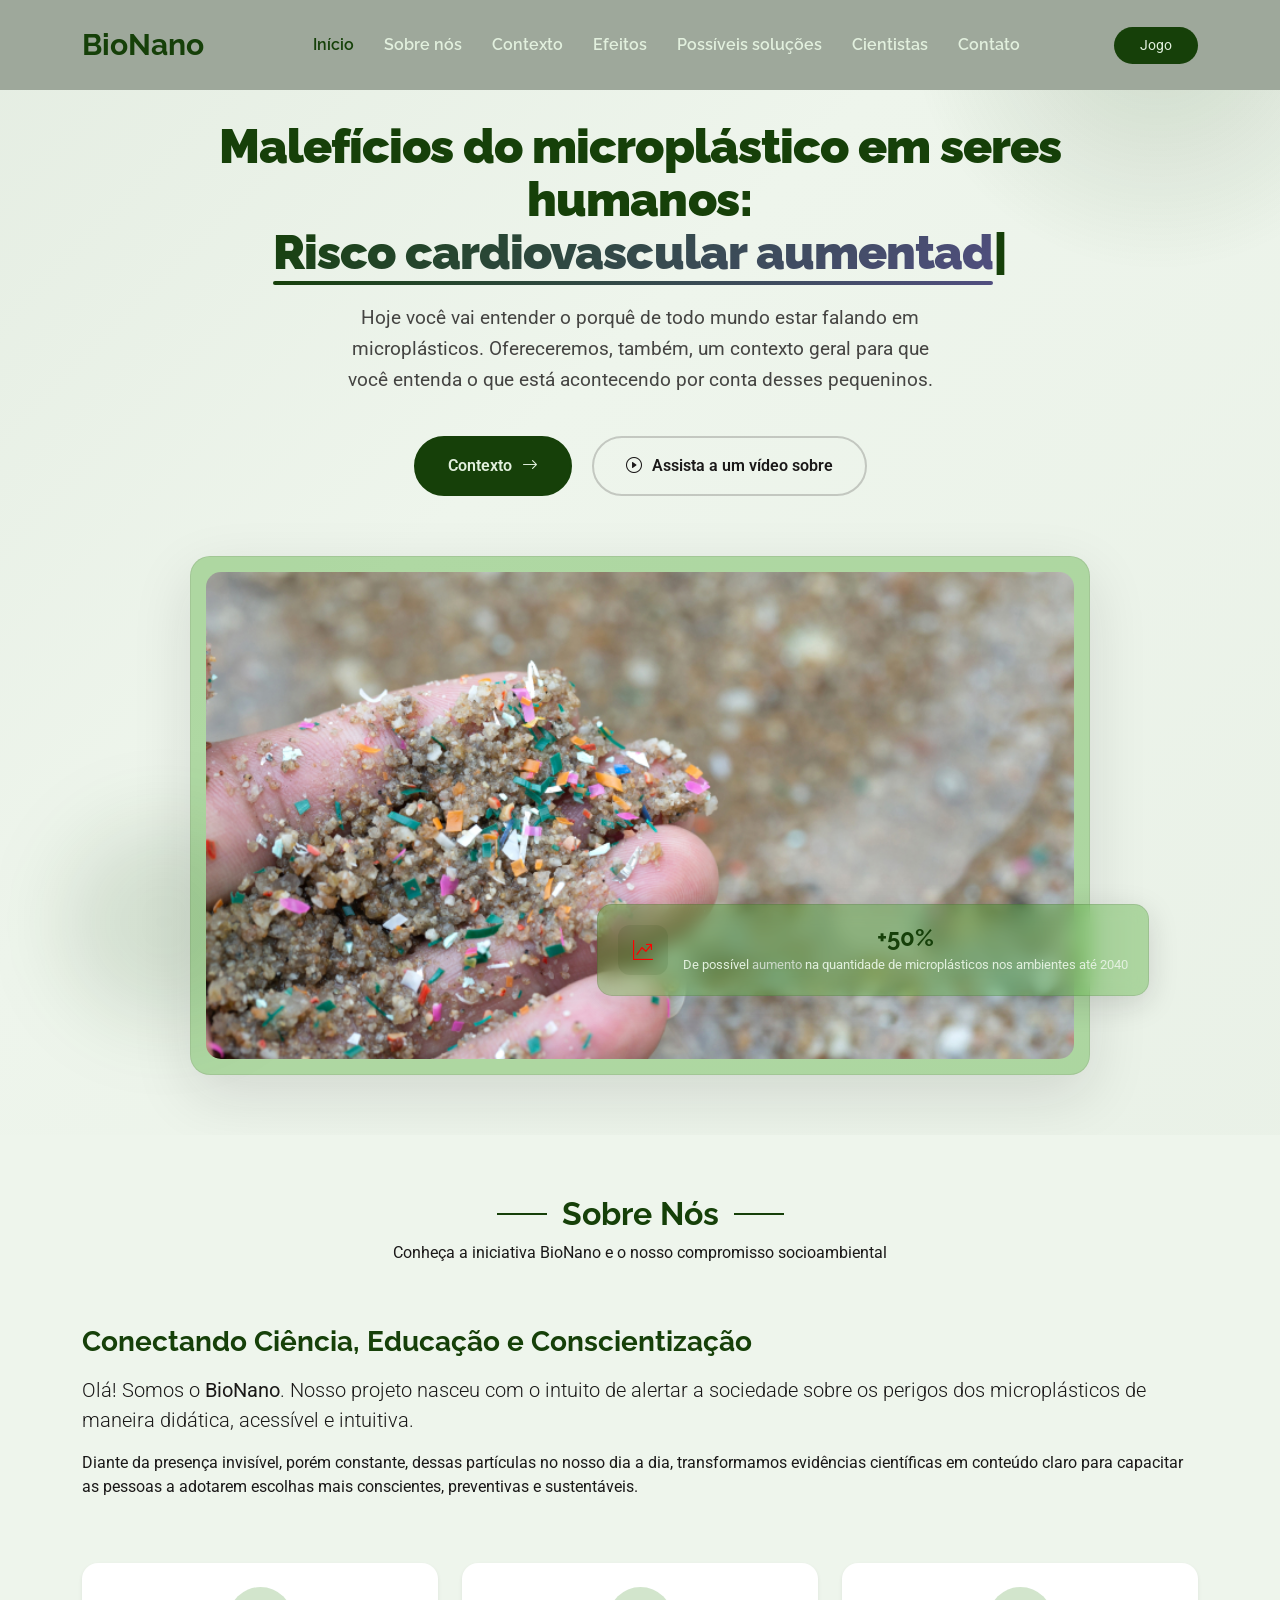
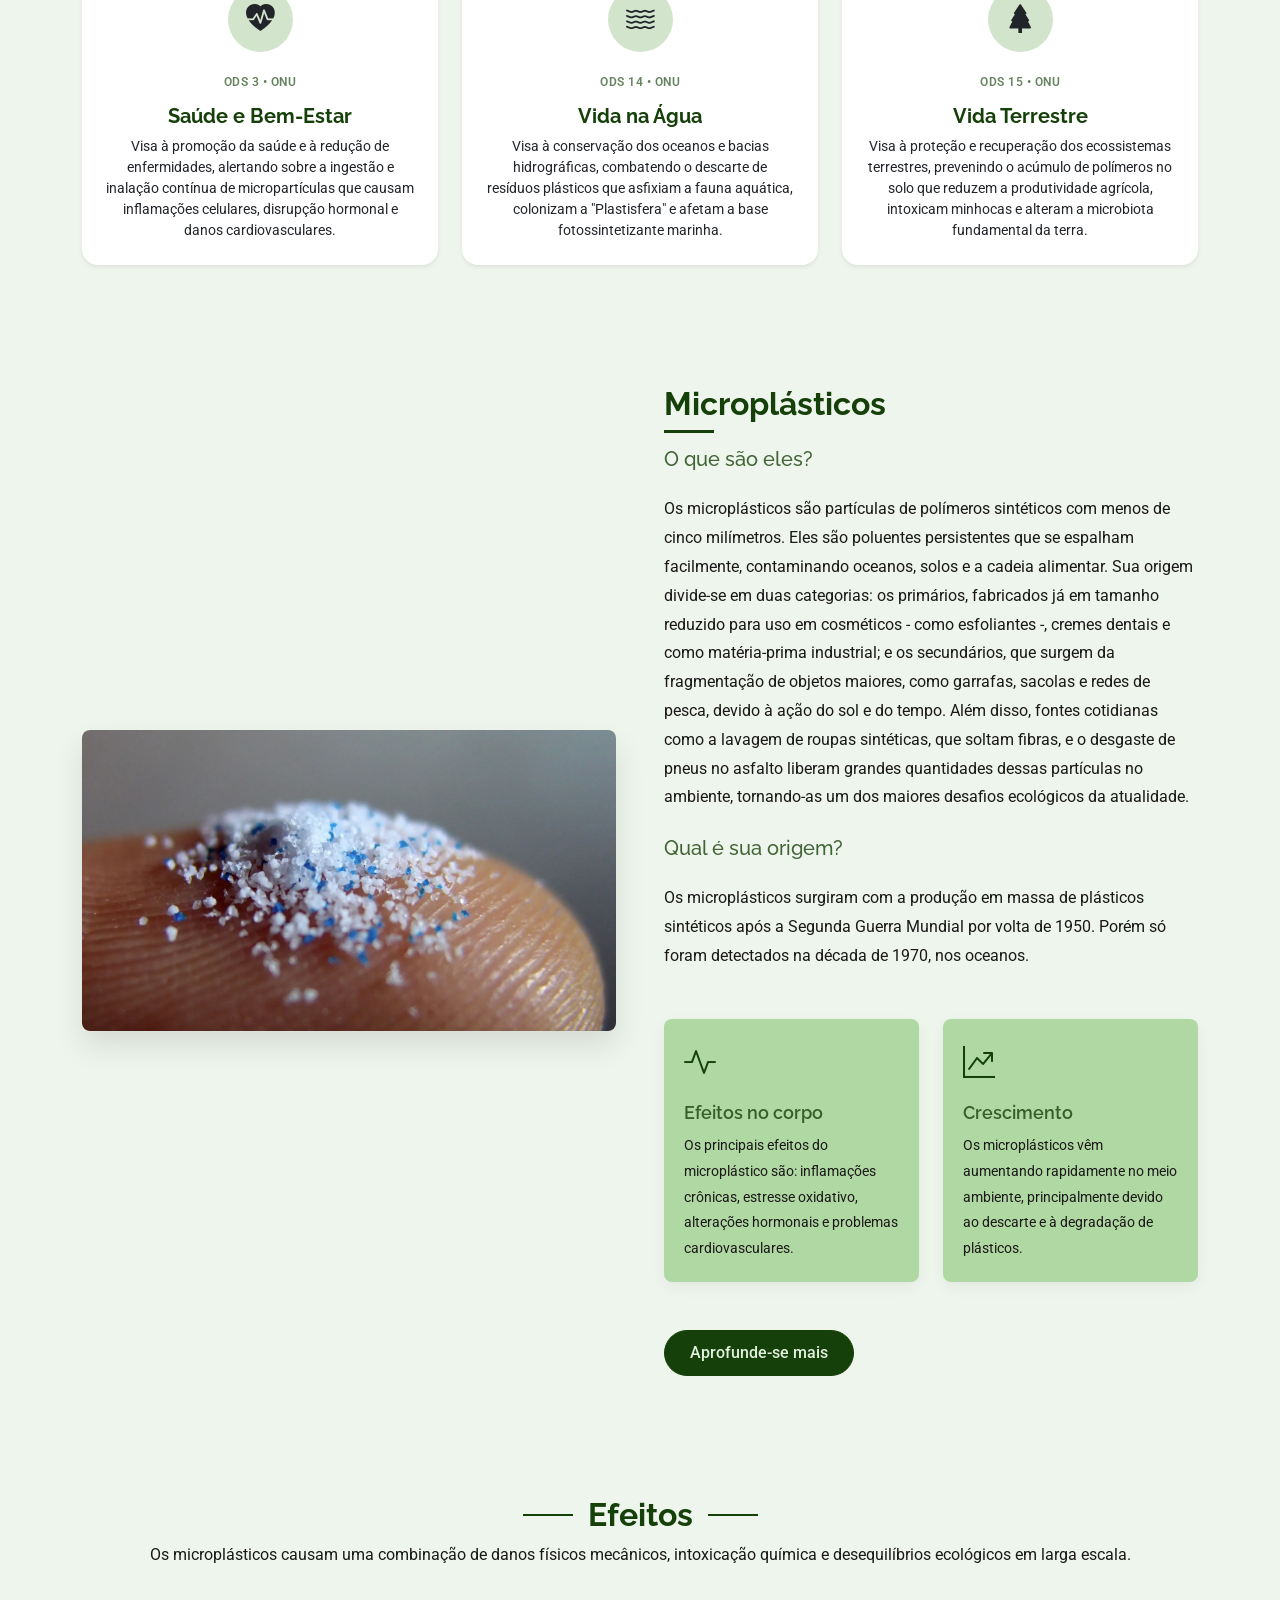
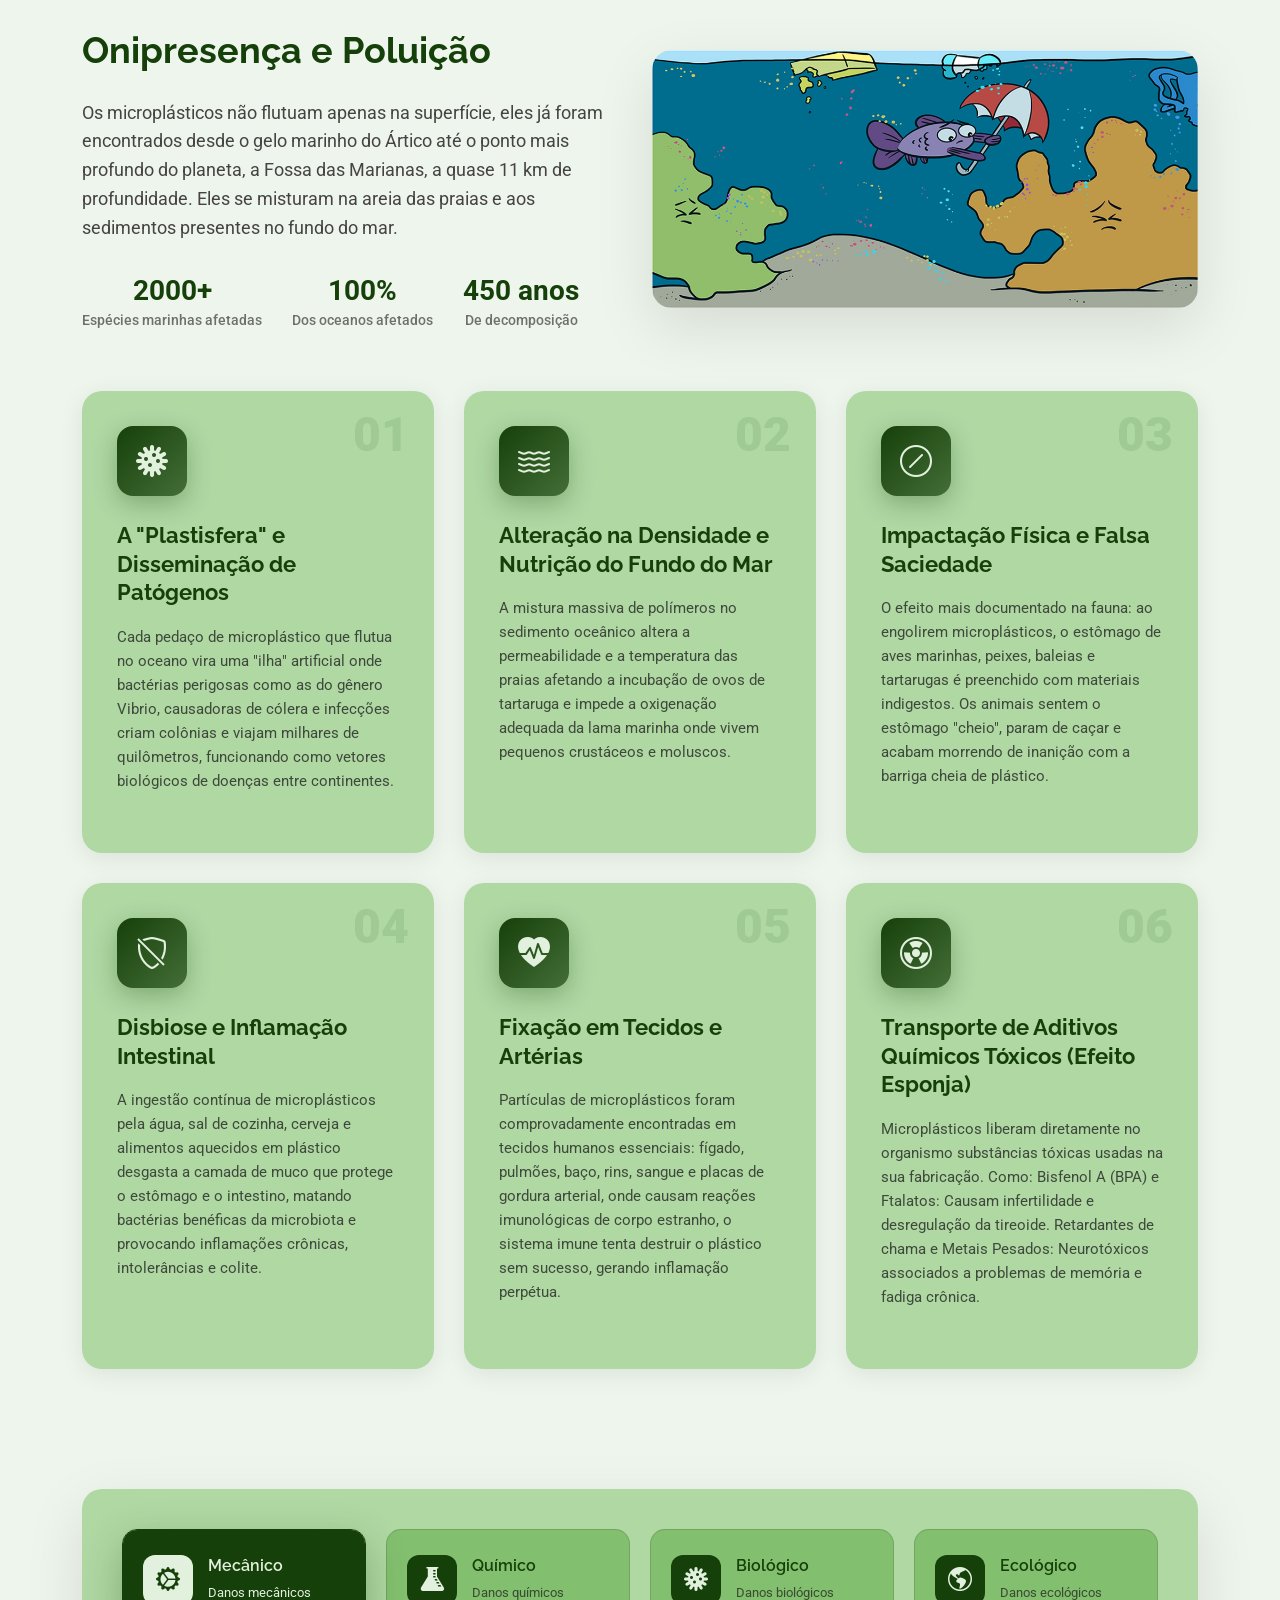
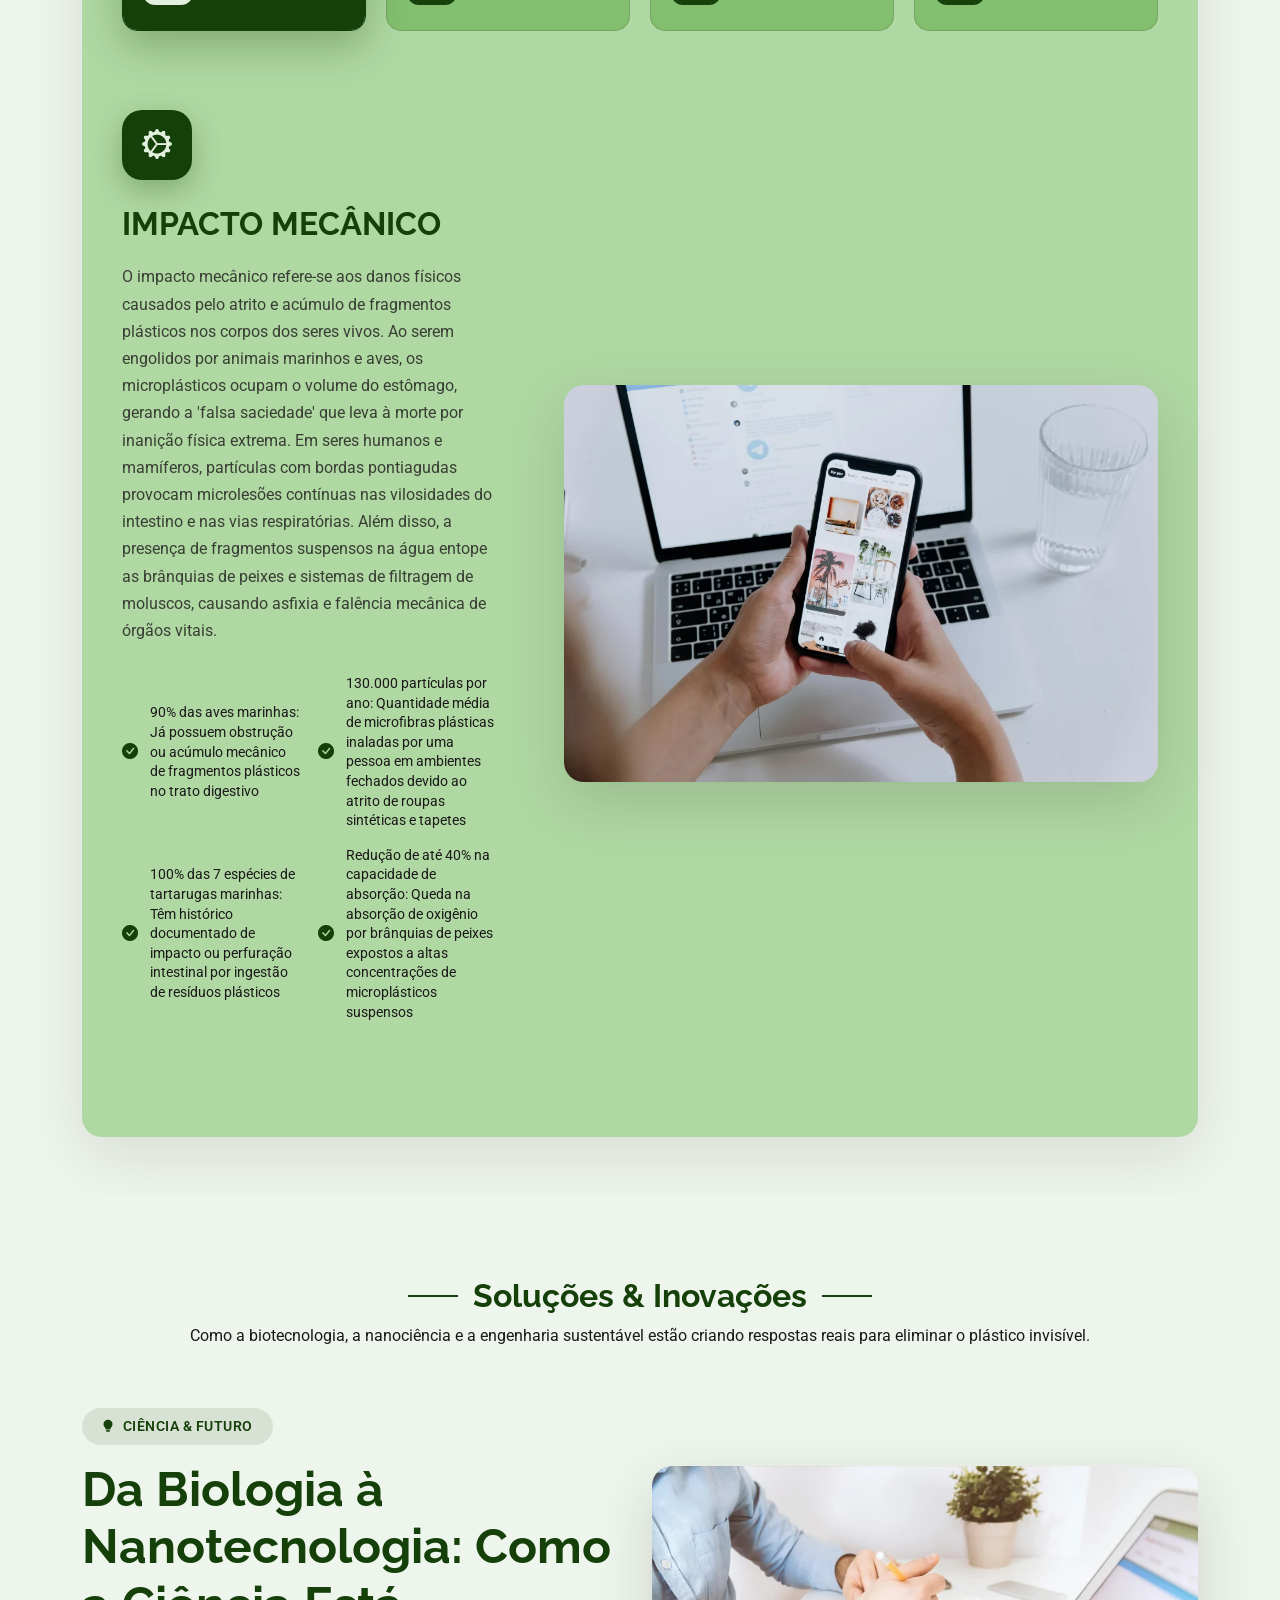
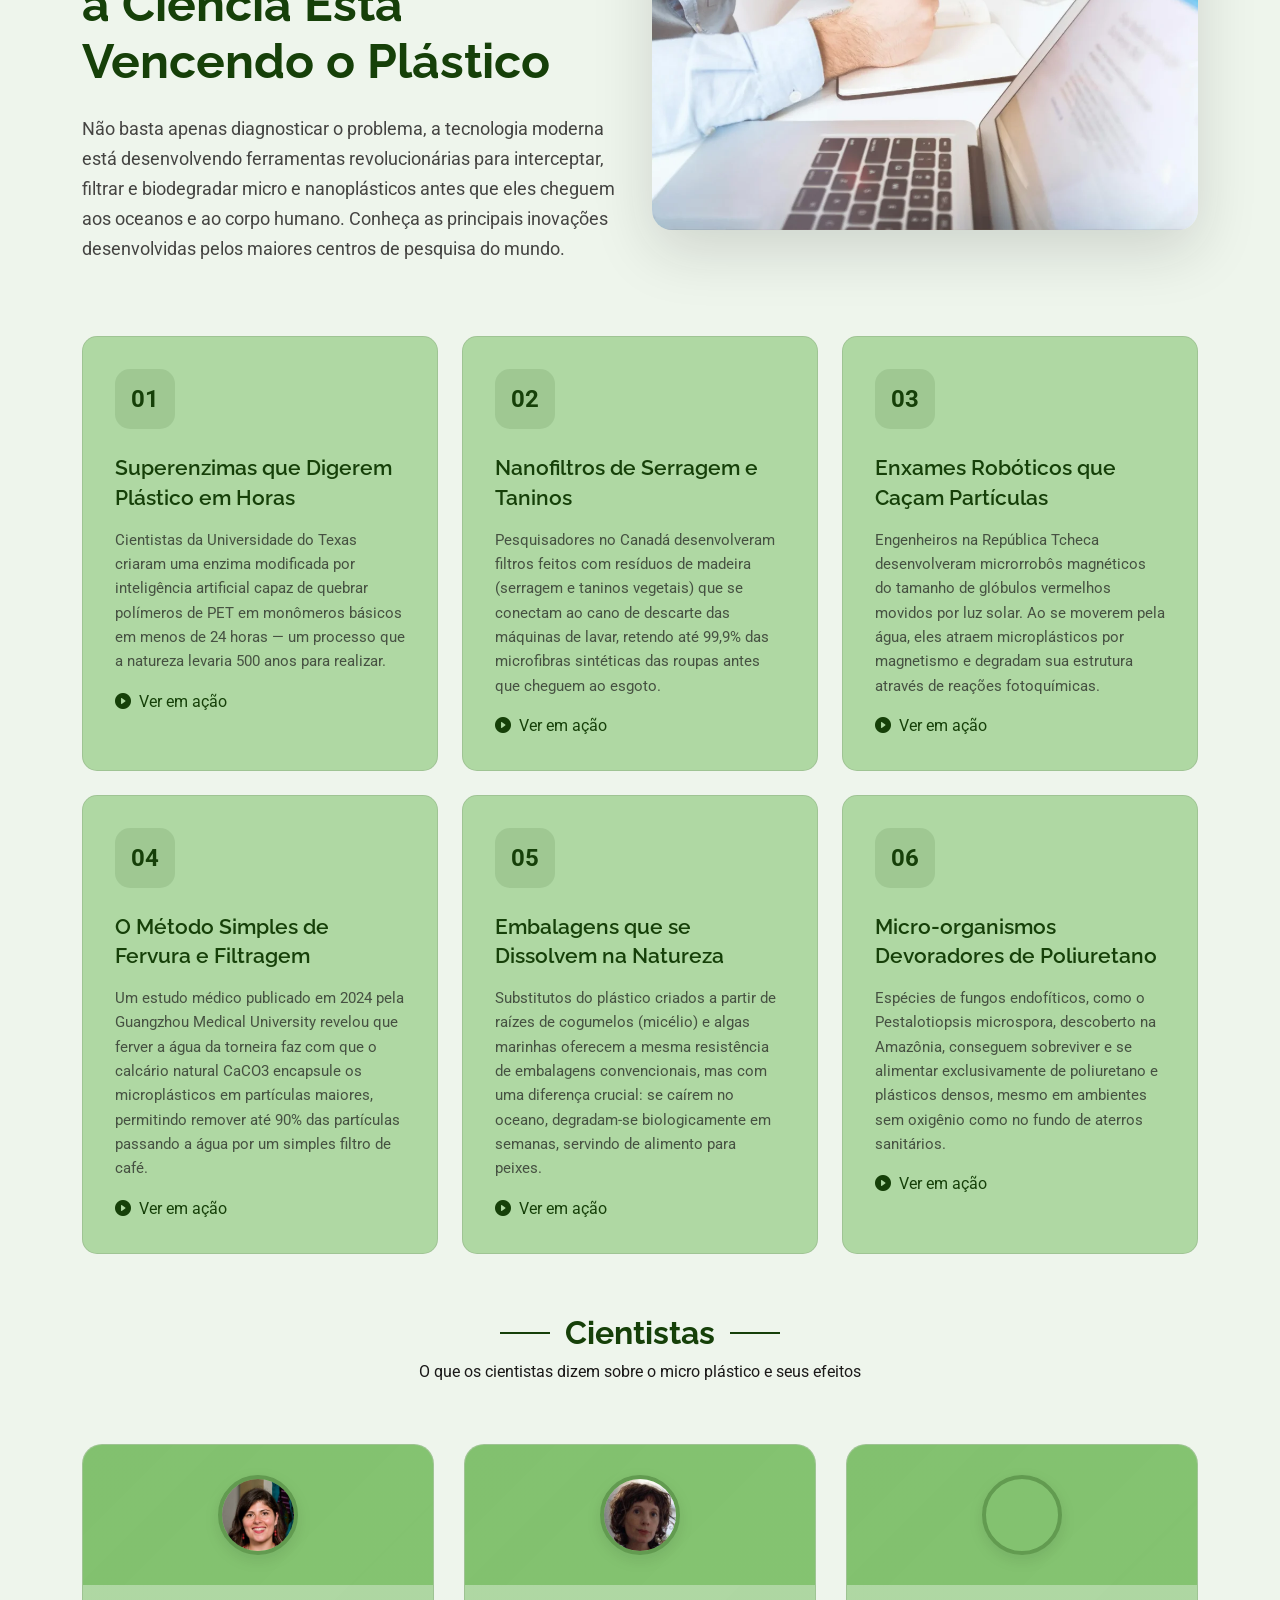
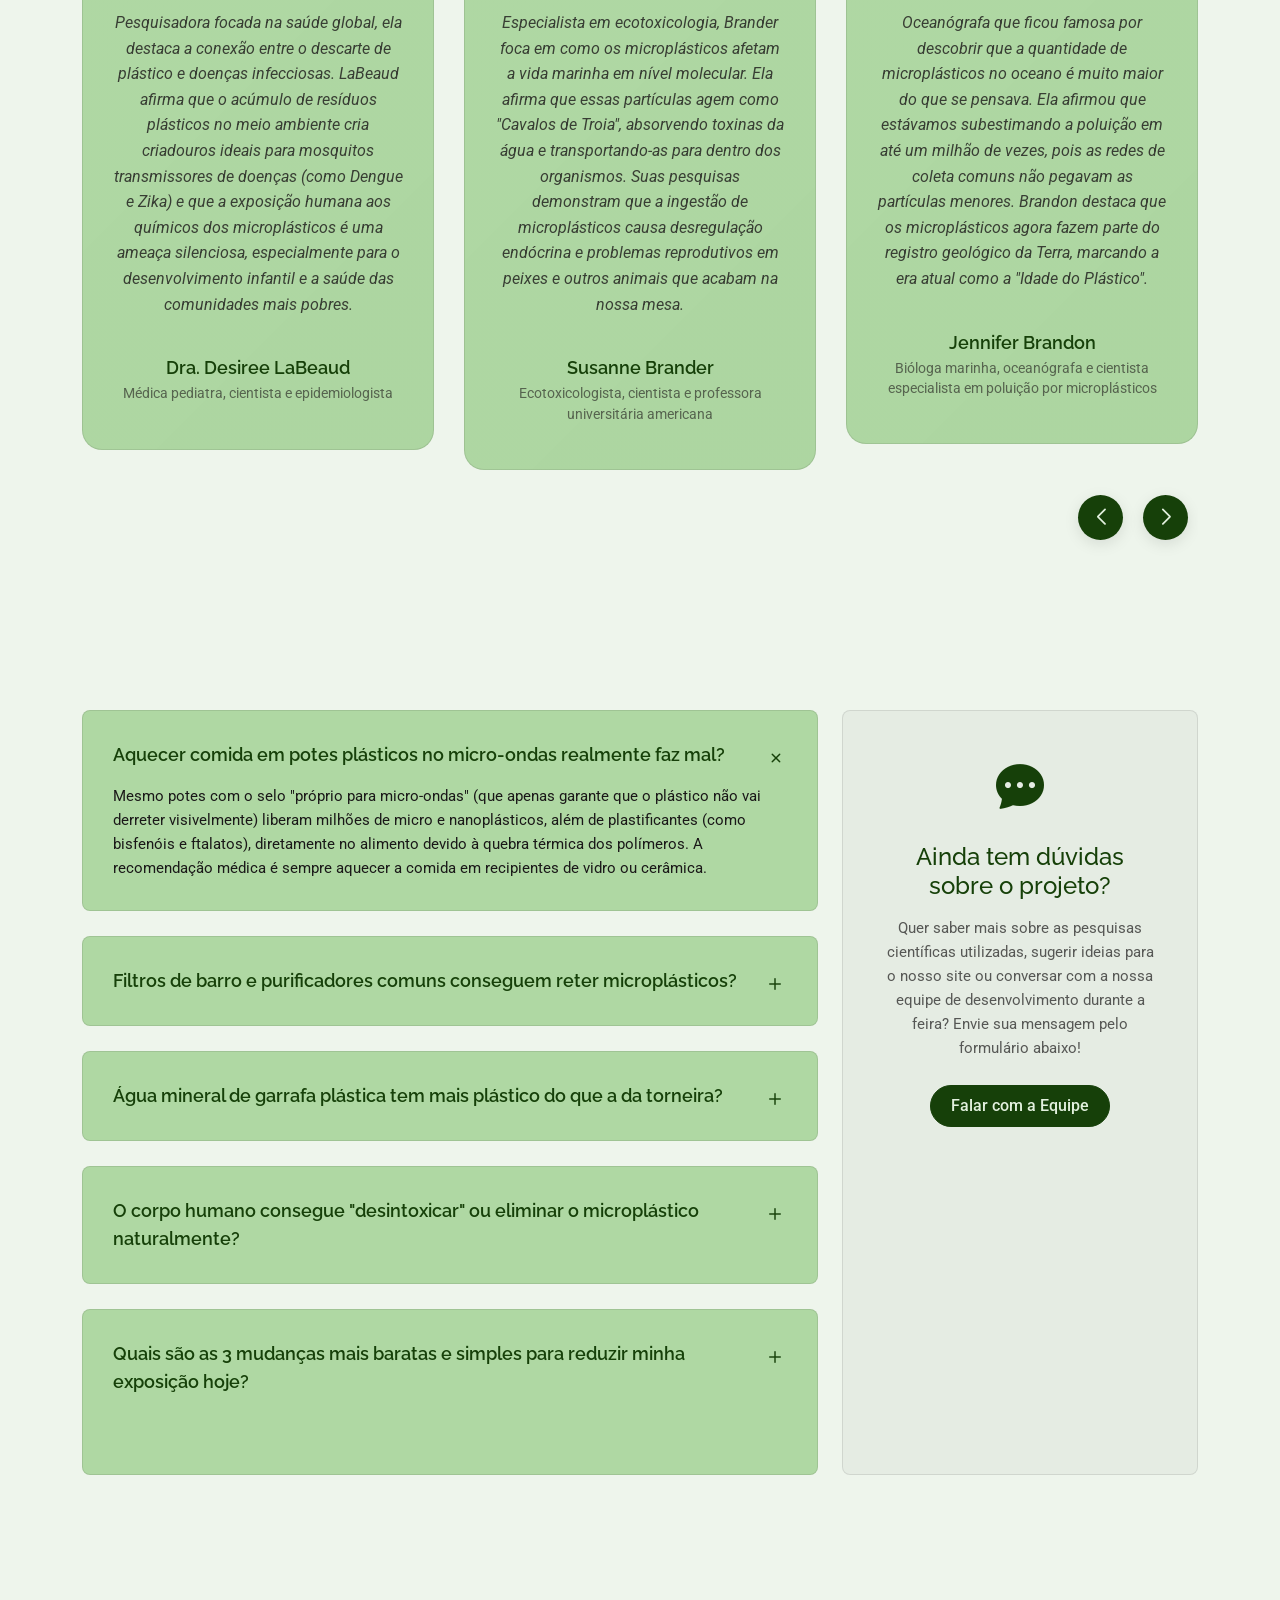
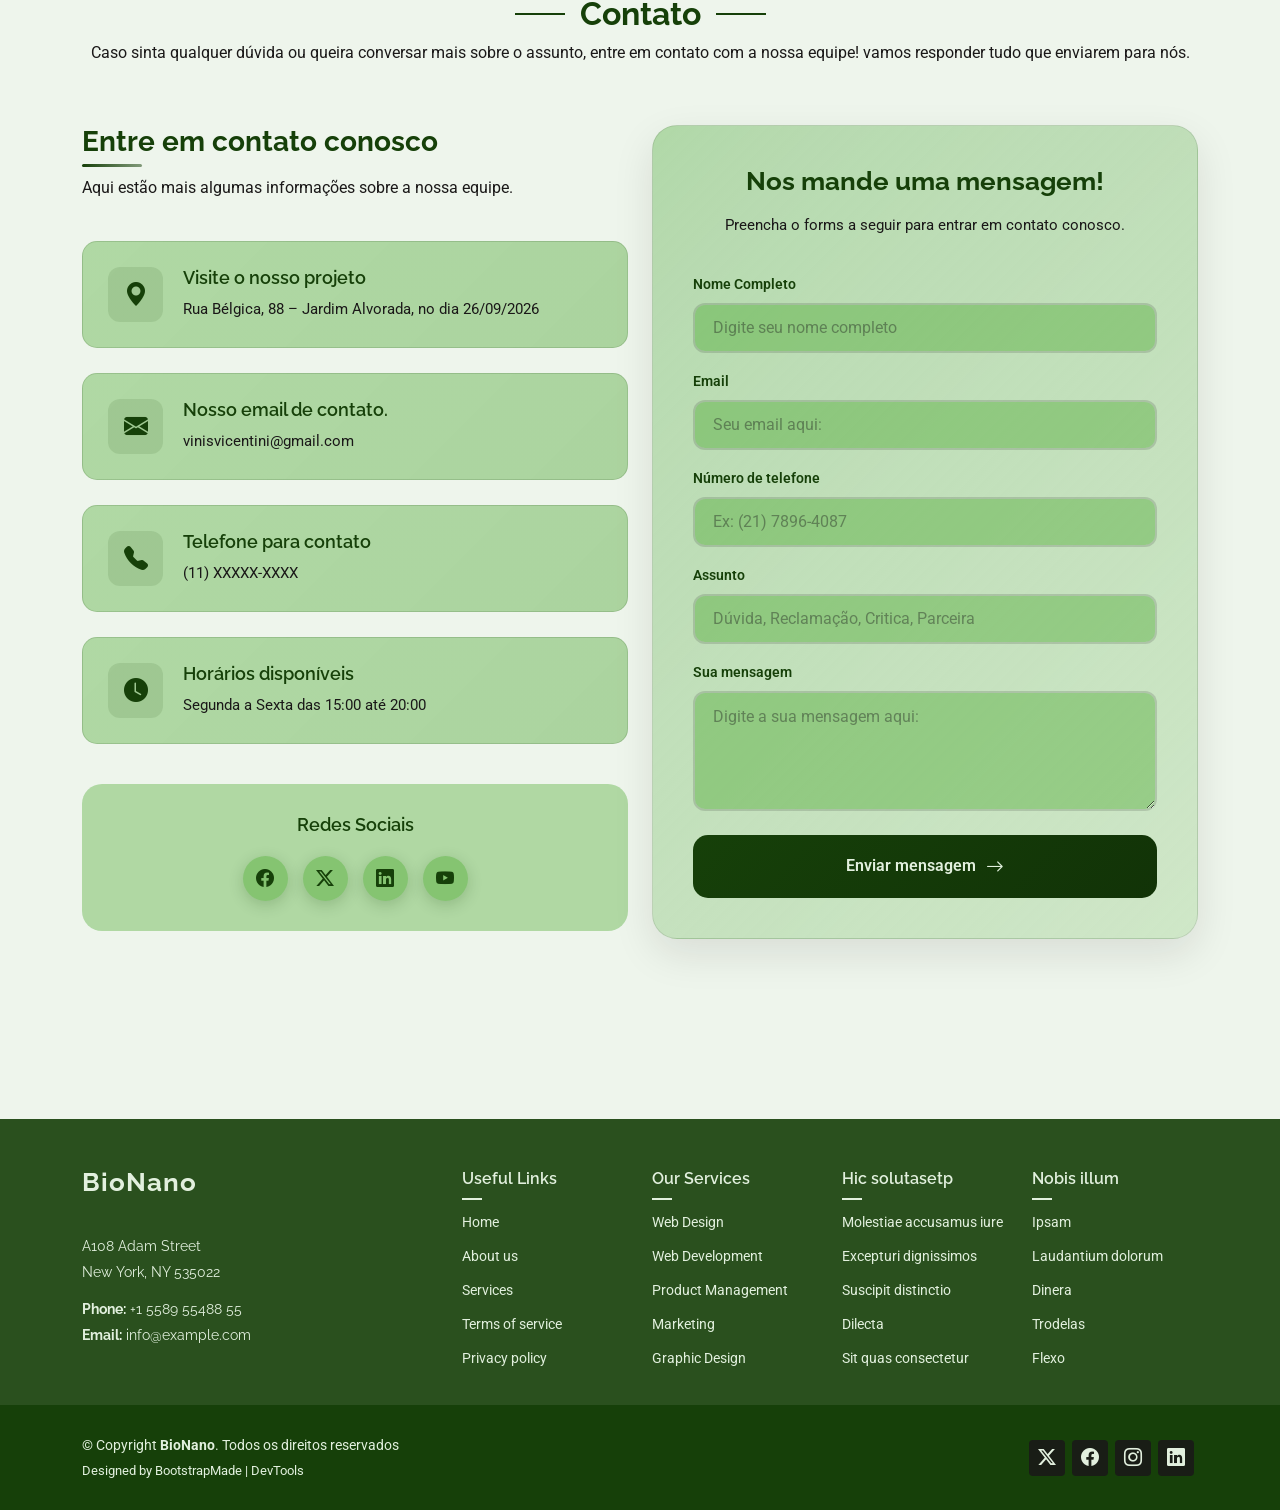
==== commit 2c3ef58f: "Arrumando logos do site" ====
--- a/index.html
+++ b/index.html
@@ -123,53 +123,76 @@
 
     <!-- Sobre Nós Section -->
     <section id="sobre-nos" class="sobre-nos section">
-
-      <!-- Section Title -->
       <div class="container section-title" data-aos="fade-up">
         <h2>Sobre Nós</h2>
-        <p>Conheça a nossa iniciativa e o propósito por trás do BioNano</p>
-      </div><!-- End Section Title -->
+        <p>Conheça a iniciativa BioNano e o nosso compromisso socioambiental</p>
+      </div>
 
       <div class="container" data-aos="fade-up" data-aos-delay="100">
-        <div class="row align-items-center justify-content-between g-4">
-
-          <!-- Texto de Apresentação -->
-          <div class="col-lg-7" data-aos="fade-right" data-aos-delay="200">
-            <div class="content pe-lg-4">
-              <h3 class="fw-bold mb-3 titulo">Conectando Ciência, Educação e Conscientização</h3>
-              <p class="mb-3">
-                Olá! Somos o <strong>BioNano</strong>. Nosso projeto nasceu com o intuito de alertar a sociedade sobre
-                os perigos dos microplásticos de maneira didática, acessível e intuitiva.
+        
+        <!-- Texto de Apresentação -->
+        <div class="row align-items-center mb-5">
+          <div class="col-lg-12" data-aos="fade-right" data-aos-delay="200">
+            <div class="content">
+              <h3 class="fw-bold mb-3">Conectando Ciência, Educação e Conscientização</h3>
+              <p class="lead mb-3">
+                Olá! Somos o <strong>BioNano</strong>. Nosso projeto nasceu com o intuito de alertar a sociedade sobre os perigos dos microplásticos de maneira didática, acessível e intuitiva.
               </p>
-              <p class="texto-secundario">
-                Diante da presença invisível, porém constante, dessas partículas no nosso dia a dia, transformamos
-                evidências científicas em conteúdo claro para capacitar as pessoas a adotarem escolhas mais conscientes,
-                preventivas e sustentáveis.
+              <p>
+                Diante da presença invisível, porém constante, dessas partículas no nosso dia a dia, transformamos evidências científicas em conteúdo claro para capacitar as pessoas a adotarem escolhas mais conscientes, preventivas e sustentáveis.
               </p>
             </div>
           </div>
-
-          <!-- Div no canto destacando a ODS 3 -->
-          <div class="col-lg-4" data-aos="fade-left" data-aos-delay="300">
-            <div class="card border-0 shadow-sm rounded-4 p-4 text-center position-relative">
-              <div class="d-inline-flex align-items-center justify-content-center rounded-circle mb-3 mx-auto"
-                style="width: 65px; height: 65px; font-size: 1.8rem;">
+        </div>
+
+        <!-- Cards das 3 ODS -->
+        <div class="row g-4 ods">
+          
+          <!-- ODS 3: Saúde e Bem-Estar -->
+          <div class="col-lg-4 col-md-6" data-aos="fade-up" data-aos-delay="200">
+            <div class="card border-0 shadow-sm rounded-4 p-4 text-center h-100 position-relative">
+              <div class="d-inline-flex align-items-center justify-content-center rounded-circle mb-3 mx-auto img" style="width: 65px; height: 65px; font-size: 1.8rem;">
                 <i class="bi bi-heart-pulse-fill"></i>
               </div>
-              <span class="badge bg-success align-self-center px-3 py-2 mb-2 text-uppercase fw-semibold"
-                style="letter-spacing: 0.5px;">ODS 3 • ONU</span>
+              <span class="badge align-self-center px-3 py-2 mb-2 text-uppercase fw-semibold titulo" style="letter-spacing: 0.5px;">ODS 3 • ONU</span>
               <h5 class="fw-bold mb-2">Saúde e Bem-Estar</h5>
-              <p class="text-muted small mb-0">
-                Nosso trabalho está alinhado ao <strong>Objetivo de Desenvolvimento Sustentável 3 (ODS 3)</strong> da
-                ONU, que visa à saúde e ao bem-estar de toda a população por meio da prevenção e da mitigação de riscos
-                causados por poluentes.
+              <p class="small mb-0">
+                Visa à promoção da saúde e à redução de enfermidades, alertando sobre a ingestão e inalação contínua de micropartículas que causam inflamações celulares, disrupção hormonal e danos cardiovasculares.
               </p>
             </div>
           </div>
 
-        </div>
+          <!-- ODS 14: Vida na Água -->
+          <div class="col-lg-4 col-md-6" data-aos="fade-up" data-aos-delay="300">
+            <div class="card border-0 shadow-sm rounded-4 p-4 text-center h-100 position-relative">
+              <div class="d-inline-flex align-items-center justify-content-center rounded-circle mb-3 mx-auto img" style="width: 65px; height: 65px; font-size: 1.8rem;">
+                <i class="bi bi-water"></i>
+              </div>
+              <span class="badge align-self-center px-3 py-2 mb-2 text-uppercase fw-semibold titulo" style="letter-spacing: 0.5px;">ODS 14 • ONU</span>
+              <h5 class="fw-bold mb-2">Vida na Água</h5>
+              <p class="small mb-0">
+                Visa à conservação dos oceanos e bacias hidrográficas, combatendo o descarte de resíduos plásticos que asfixiam a fauna aquática, colonizam a "Plastisfera" e afetam a base fotossintetizante marinha.
+              </p>
+            </div>
+          </div>
+
+          <!-- ODS 15: Vida Terrestre -->
+          <div class="col-lg-4 col-md-6" data-aos="fade-up" data-aos-delay="400">
+            <div class="card border-0 shadow-sm rounded-4 p-4 text-center h-100 position-relative">
+              <div class="d-inline-flex align-items-center justify-content-center rounded-circle mb-3 mx-auto img" style="width: 65px; height: 65px; font-size: 1.8rem;">
+                <i class="bi bi-tree-fill"></i>
+              </div>
+              <span class="badge align-self-center px-3 py-2 mb-2 text-uppercase fw-semibold titulo" style="letter-spacing: 0.5px;">ODS 15 • ONU</span>
+              <h5 class="fw-bold mb-2">Vida Terrestre</h5>
+              <p class="small mb-0">
+                Visa à proteção e recuperação dos ecossistemas terrestres, prevenindo o acúmulo de polímeros no solo que reduzem a produtividade agrícola, intoxicam minhocas e alteram a microbiota fundamental da terra.
+              </p>
+            </div>
+          </div>
+
+        </div>
+
       </div>
-
     </section><!-- /Sobre Nós Section -->
 
     <!-- About Section -->
@@ -207,7 +230,7 @@
                 <div class="row g-4">
                   <div class="col-md-6">
                     <div class="feature-item">
-                      <i class="bi bi-award"></i>
+                      <i class="bi bi-activity"></i>
                       <h5>Efeitos no corpo</h5>
                       <p>Os principais efeitos do microplástico são: inflamações crônicas, estresse oxidativo,
                         alterações hormonais e problemas cardiovasculares.</p>
@@ -283,7 +306,7 @@
             <div class="feature-number">01</div>
             <div class="feature-content">
               <div class="feature-icon">
-                <i class="bi bi-lightning-charge"></i>
+                <i class="bi bi-virus"></i>
               </div>
               <h4>A "Plastisfera" e Disseminação de Patógenos</h4>
               <p>Cada pedaço de microplástico que flutua no oceano vira uma "ilha" artificial onde bactérias perigosas
@@ -296,7 +319,7 @@
             <div class="feature-number">02</div>
             <div class="feature-content">
               <div class="feature-icon">
-                <i class="bi bi-shield-check"></i>
+                <i class="bi bi-water"></i>
               </div>
               <h4>Alteração na Densidade e Nutrição do Fundo do Mar</h4>
               <p>A mistura massiva de polímeros no sedimento oceânico altera a permeabilidade e a temperatura das praias
@@ -309,7 +332,7 @@
             <div class="feature-number">03</div>
             <div class="feature-content">
               <div class="feature-icon">
-                <i class="bi bi-people-fill"></i>
+                <i class="bi bi-slash-circle"></i>
               </div>
               <h4>Impactação Física e Falsa Saciedade</h4>
               <p>O efeito mais documentado na fauna: ao engolirem microplásticos, o estômago de aves marinhas, peixes,
@@ -322,7 +345,7 @@
             <div class="feature-number">04</div>
             <div class="feature-content">
               <div class="feature-icon">
-                <i class="bi bi-graph-up-arrow"></i>
+                <i class="bi bi-shield-slash"></i>
               </div>
               <h4>Disbiose e Inflamação Intestinal</h4>
               <p>A ingestão contínua de microplásticos pela água, sal de cozinha, cerveja e alimentos aquecidos em
@@ -335,7 +358,7 @@
             <div class="feature-number">05</div>
             <div class="feature-content">
               <div class="feature-icon">
-                <i class="bi bi-gear-fill"></i>
+                <i class="bi bi-heart-pulse-fill"></i>
               </div>
               <h4>Fixação em Tecidos e Artérias</h4>
               <p>Partículas de microplásticos foram comprovadamente encontradas em tecidos humanos essenciais: fígado,
@@ -348,7 +371,7 @@
             <div class="feature-number">06</div>
             <div class="feature-content">
               <div class="feature-icon">
-                <i class="bi bi-cloud-arrow-up"></i>
+                <i class="bi bi-radioactive"></i>
               </div>
               <h4>Transporte de Aditivos Químicos Tóxicos (Efeito Esponja)</h4>
               <p>Microplásticos liberam diretamente no organismo substâncias tóxicas usadas na sua fabricação.
@@ -374,7 +397,7 @@
             <li class="nav-item">
               <a class="nav-link active show" data-bs-toggle="tab" data-bs-target="#features-tabs-tab-1">
                 <div class="tab-icon">
-                  <i class="bi bi-rocket-takeoff"></i>
+                  <i class="bi bi-gear-wide-connected"></i>
                 </div>
                 <div class="tab-content">
                   <h5>Mecânico</h5>
@@ -386,7 +409,7 @@
             <li class="nav-item">
               <a class="nav-link" data-bs-toggle="tab" data-bs-target="#features-tabs-tab-2">
                 <div class="tab-icon">
-                  <i class="bi bi-shield-shaded"></i>
+                  <i class="bi bi-flask-fill"></i>
                 </div>
                 <div class="tab-content">
                   <h5>Químico</h5>
@@ -398,7 +421,7 @@
             <li class="nav-item">
               <a class="nav-link" data-bs-toggle="tab" data-bs-target="#features-tabs-tab-3">
                 <div class="tab-icon">
-                  <i class="bi bi-lightning-charge"></i>
+                  <i class="bi bi-virus"></i>
                 </div>
                 <div class="tab-content">
                   <h5>Biológico</h5>
@@ -410,7 +433,7 @@
             <li class="nav-item">
               <a class="nav-link" data-bs-toggle="tab" data-bs-target="#features-tabs-tab-4">
                 <div class="tab-icon">
-                  <i class="bi bi-heart-pulse"></i>
+                  <i class="bi bi-globe-americas"></i>
                 </div>
                 <div class="tab-content">
                   <h5>Ecológico</h5>
@@ -429,7 +452,7 @@
                 <div class="col-lg-5">
                   <div class="content-wrapper">
                     <div class="icon-badge">
-                      <i class="bi bi-rocket-takeoff"></i>
+                      <i class="bi bi-gear-wide-connected"></i>
                     </div>
                     <h3>IMPACTO MECÂNICO</h3>
                     <p>O impacto mecânico refere-se aos danos físicos causados pelo atrito e acúmulo de fragmentos
@@ -482,7 +505,7 @@
                 <div class="col-lg-5">
                   <div class="content-wrapper">
                     <div class="icon-badge">
-                      <i class="bi bi-shield-shaded"></i>
+                      <i class="bi bi-flask-fill"></i>
                     </div>
                     <h3>IMPACTO QUÍMICO</h3>
                     <p>O plástico nunca é um polímero puro; ele é uma mistura complexa de aditivos químicos,
@@ -537,7 +560,7 @@
                 <div class="col-lg-5">
                   <div class="content-wrapper">
                     <div class="icon-badge">
-                      <i class="bi bi-lightning-charge"></i>
+                      <i class="bi bi-virus"></i>
                     </div>
                     <h3>IMPACTO BIOLÓGICO</h3>
                     <p>O impacto biológico opera no nível mais íntimo da vida: o celular e o genético. Enquanto
@@ -591,7 +614,7 @@
                 <div class="col-lg-5">
                   <div class="content-wrapper">
                     <div class="icon-badge">
-                      <i class="bi bi-heart-pulse"></i>
+                      <i class="bi bi-globe-americas"></i>
                     </div>
                     <h3>IMPACTO ECOLÓGICO</h3>
                     <p>O impacto ecológico é o reflexo sistêmico de todas essas agressões somadas em escala planetária.
@@ -661,7 +684,7 @@
           <div class="col-lg-6">
             <div class="intro-content" data-aos="fade-right" data-aos-delay="100">
               <div class="section-badge mb-3" data-aos="zoom-in" data-aos-delay="50">
-                <i class="bi bi-star-fill"></i>
+                <i class="bi bi-lightbulb-fill"></i>
                 <span>CIÊNCIA & FUTURO</span>
               </div>
               <h2 class="section-heading mb-4">Da Biologia à Nanotecnologia: Como a Ciência Está Vencendo o Plástico
--- a/assets/css/main.css
+++ b/assets/css/main.css
@@ -1050,6 +1050,16 @@
     margin-bottom: 30px;
   }
 }
+/*--------------------------------------------------------------
+# Sobre nós Section 
+--------------------------------------------------------------*/
+.sobre-nos .ods .img {
+  background-color: color-mix(in srgb, var(--nav-color), transparent 80%);
+}
+
+.sobre-nos .ods .titulo {
+  color: color-mix(in srgb, var(--accent-color), transparent 35%);
+}
 
 /*--------------------------------------------------------------
 # About Section
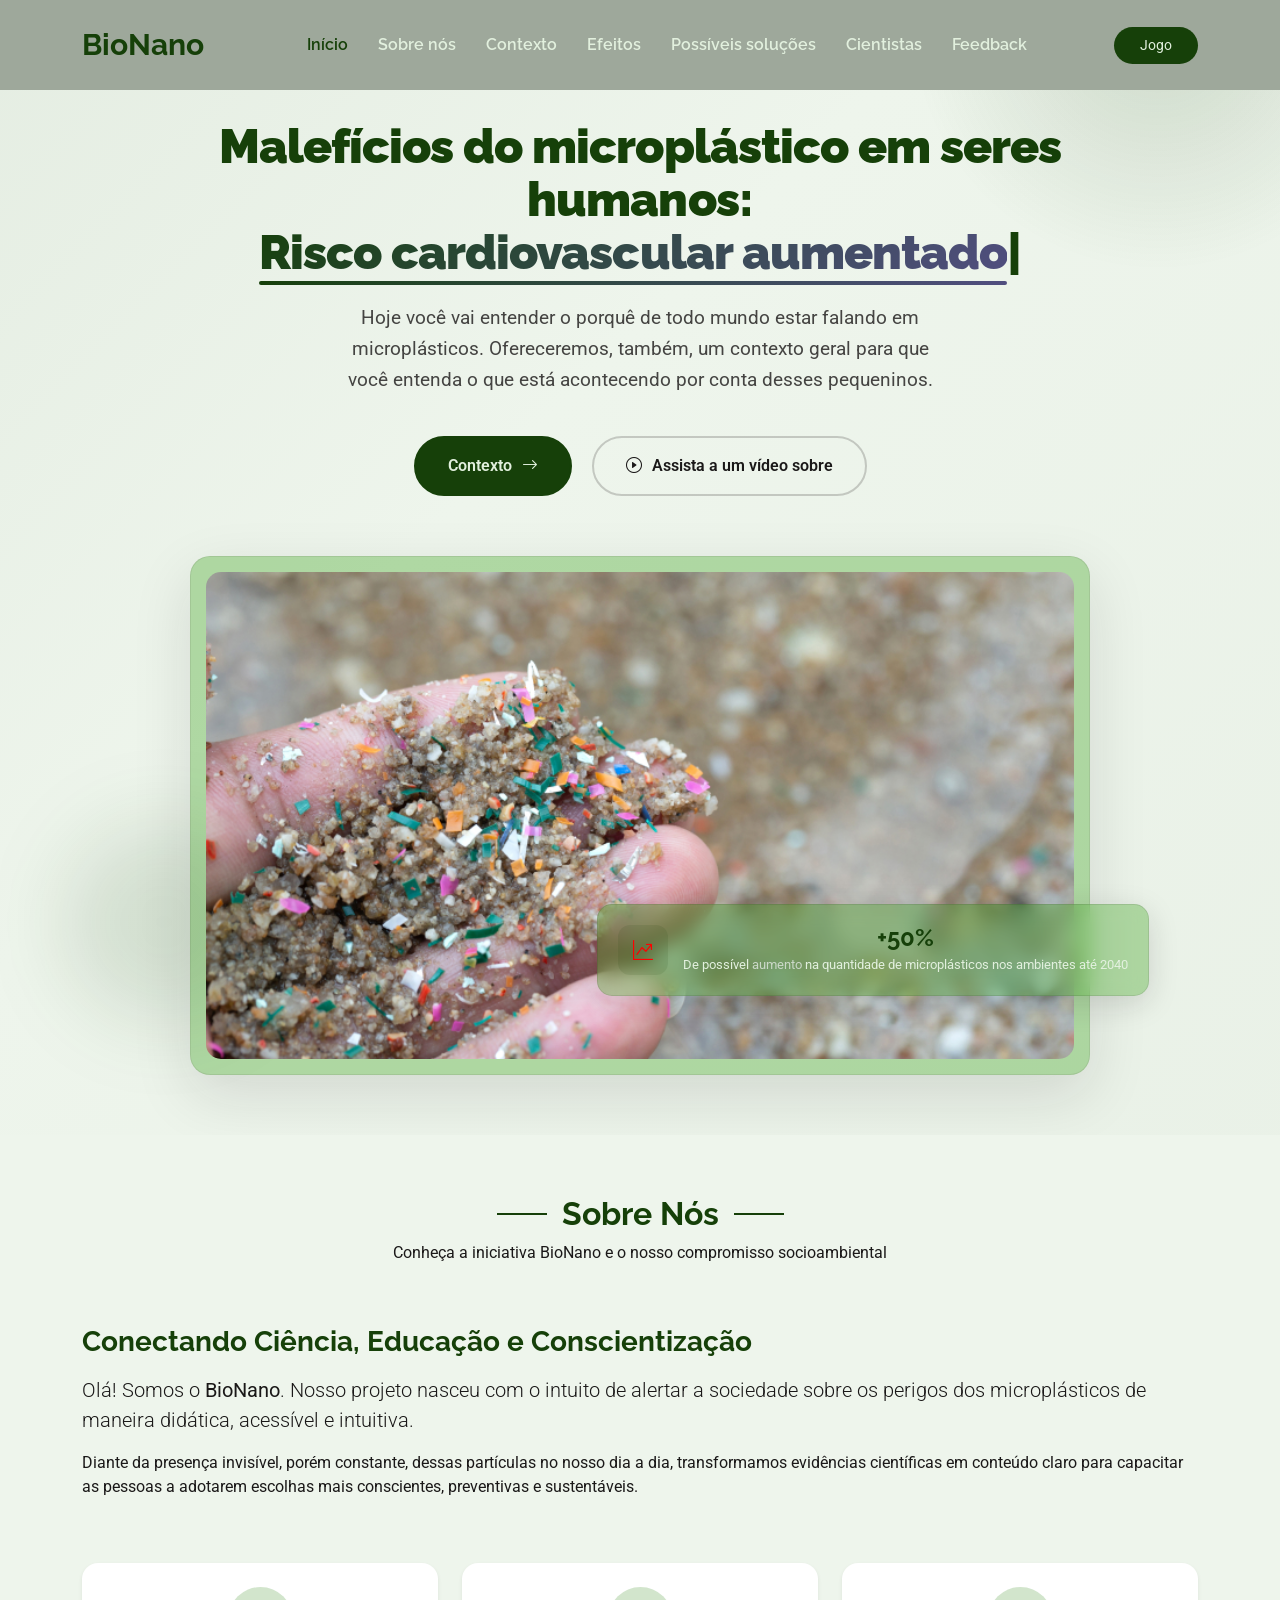
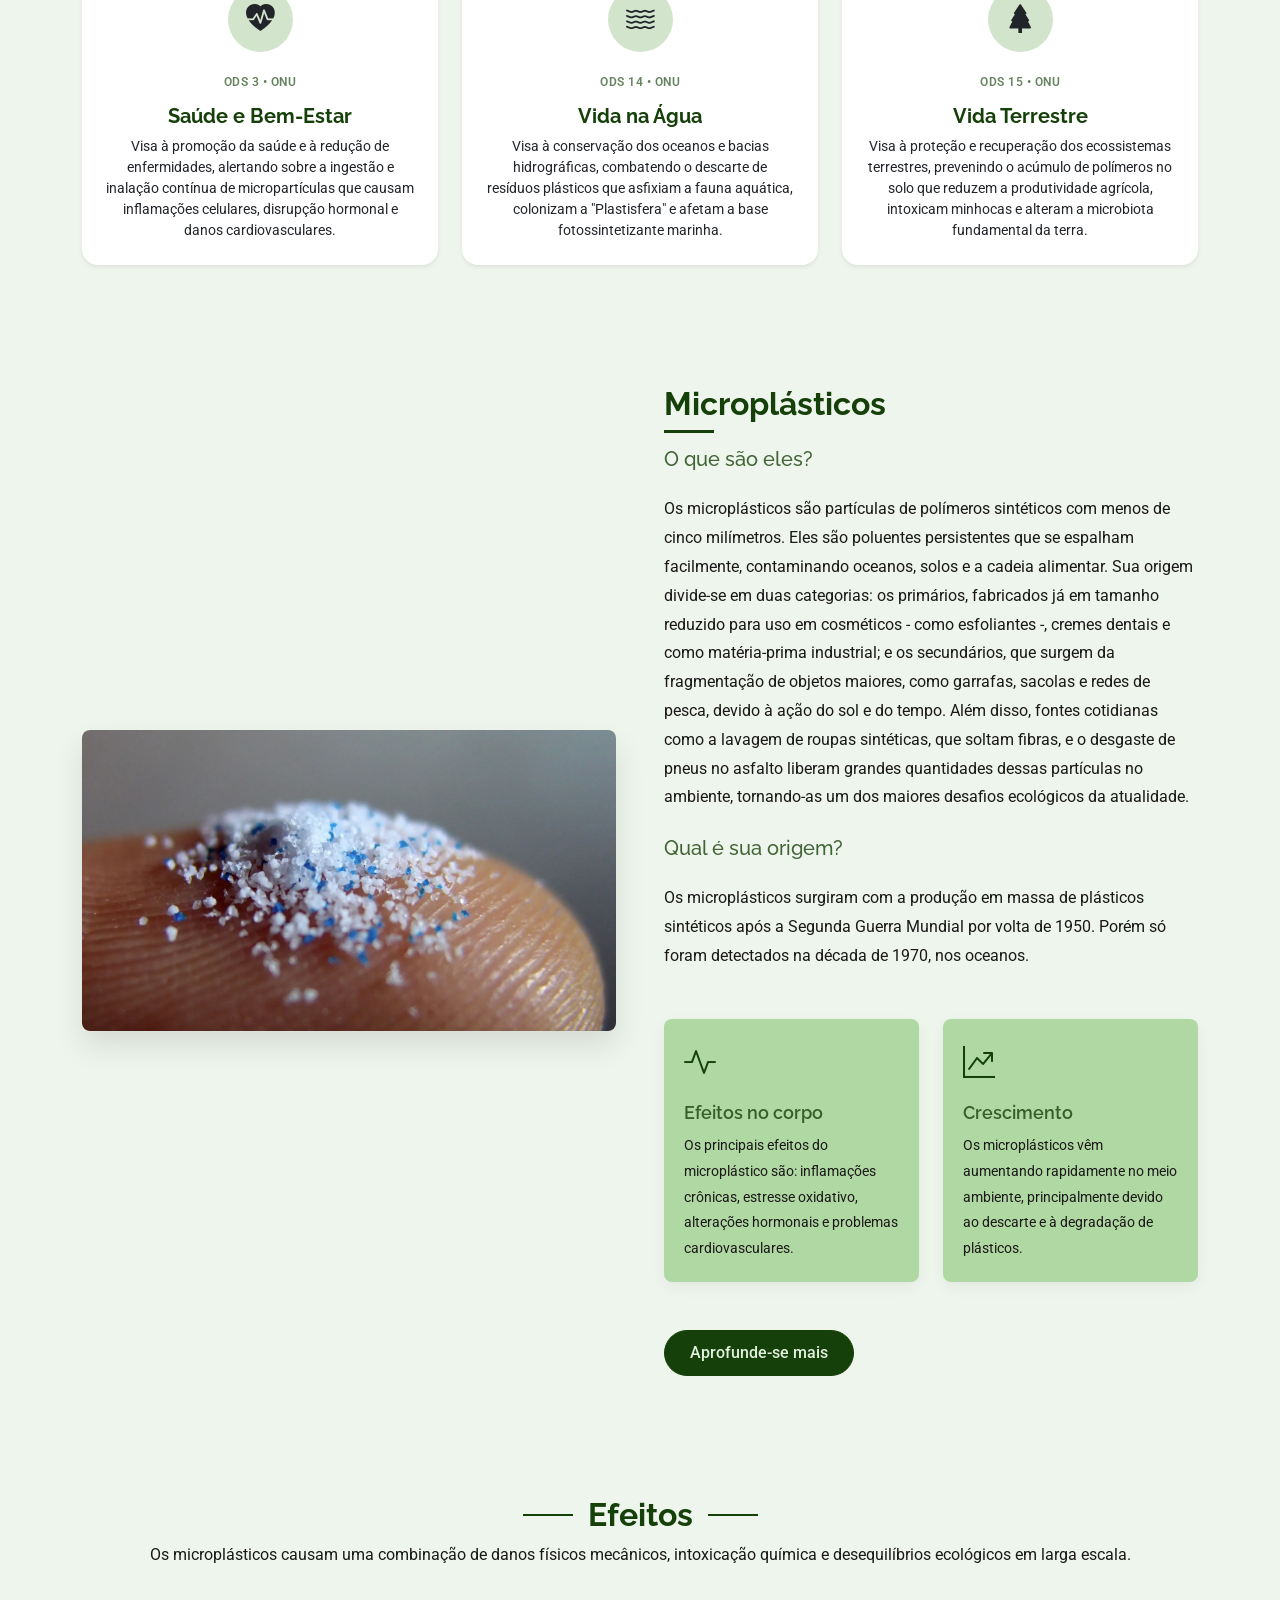
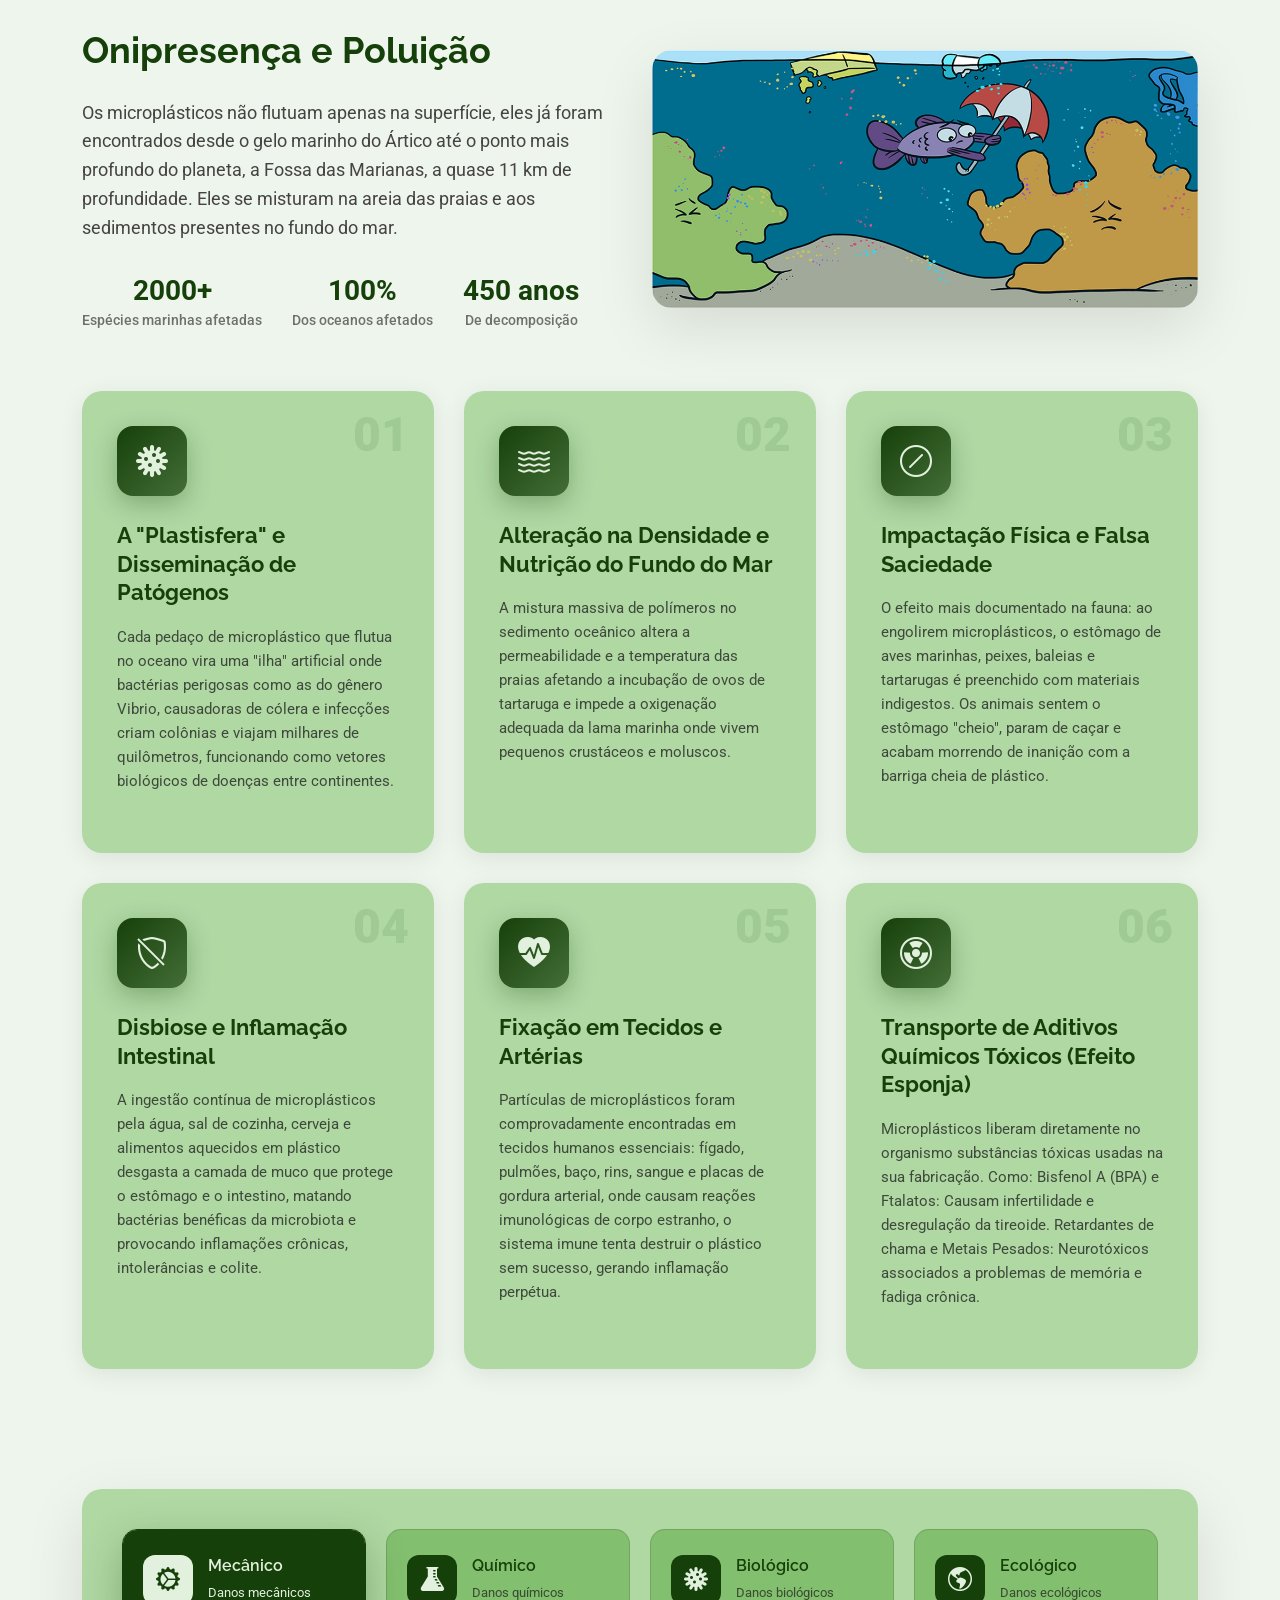
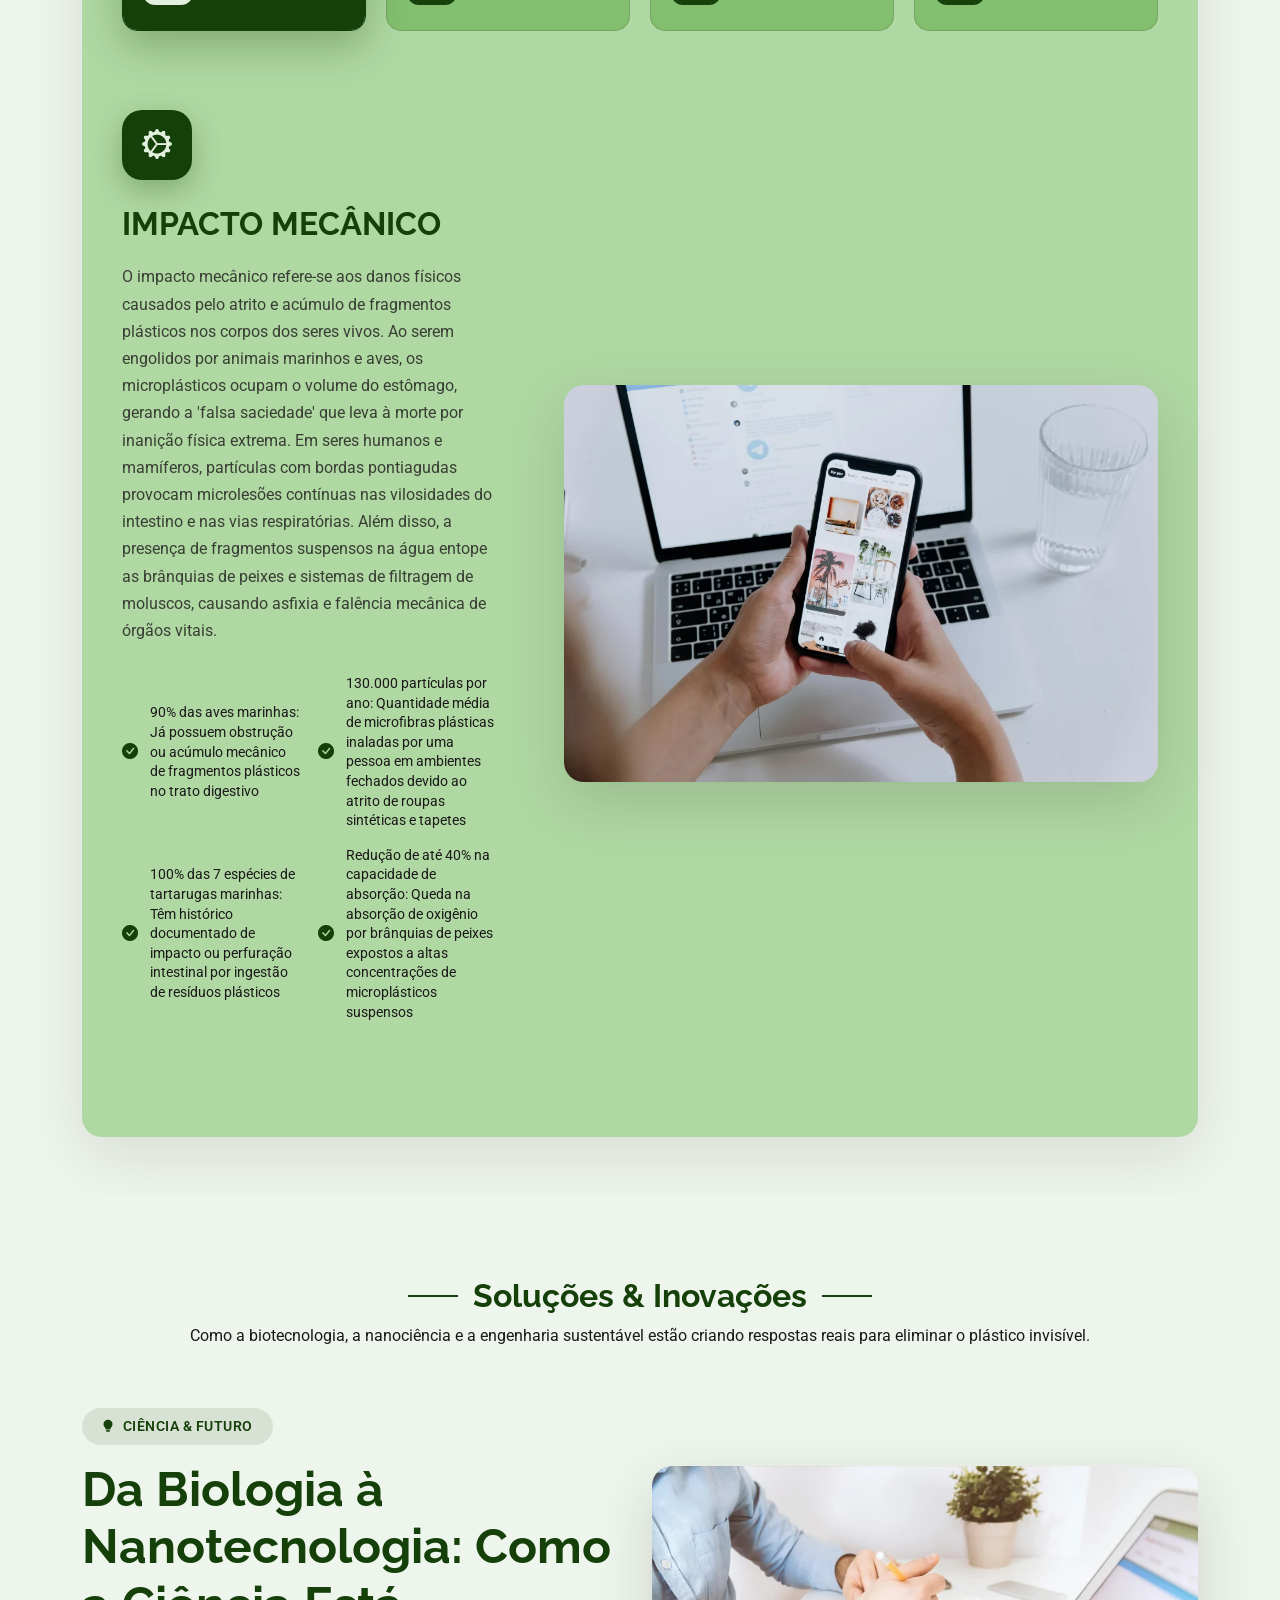
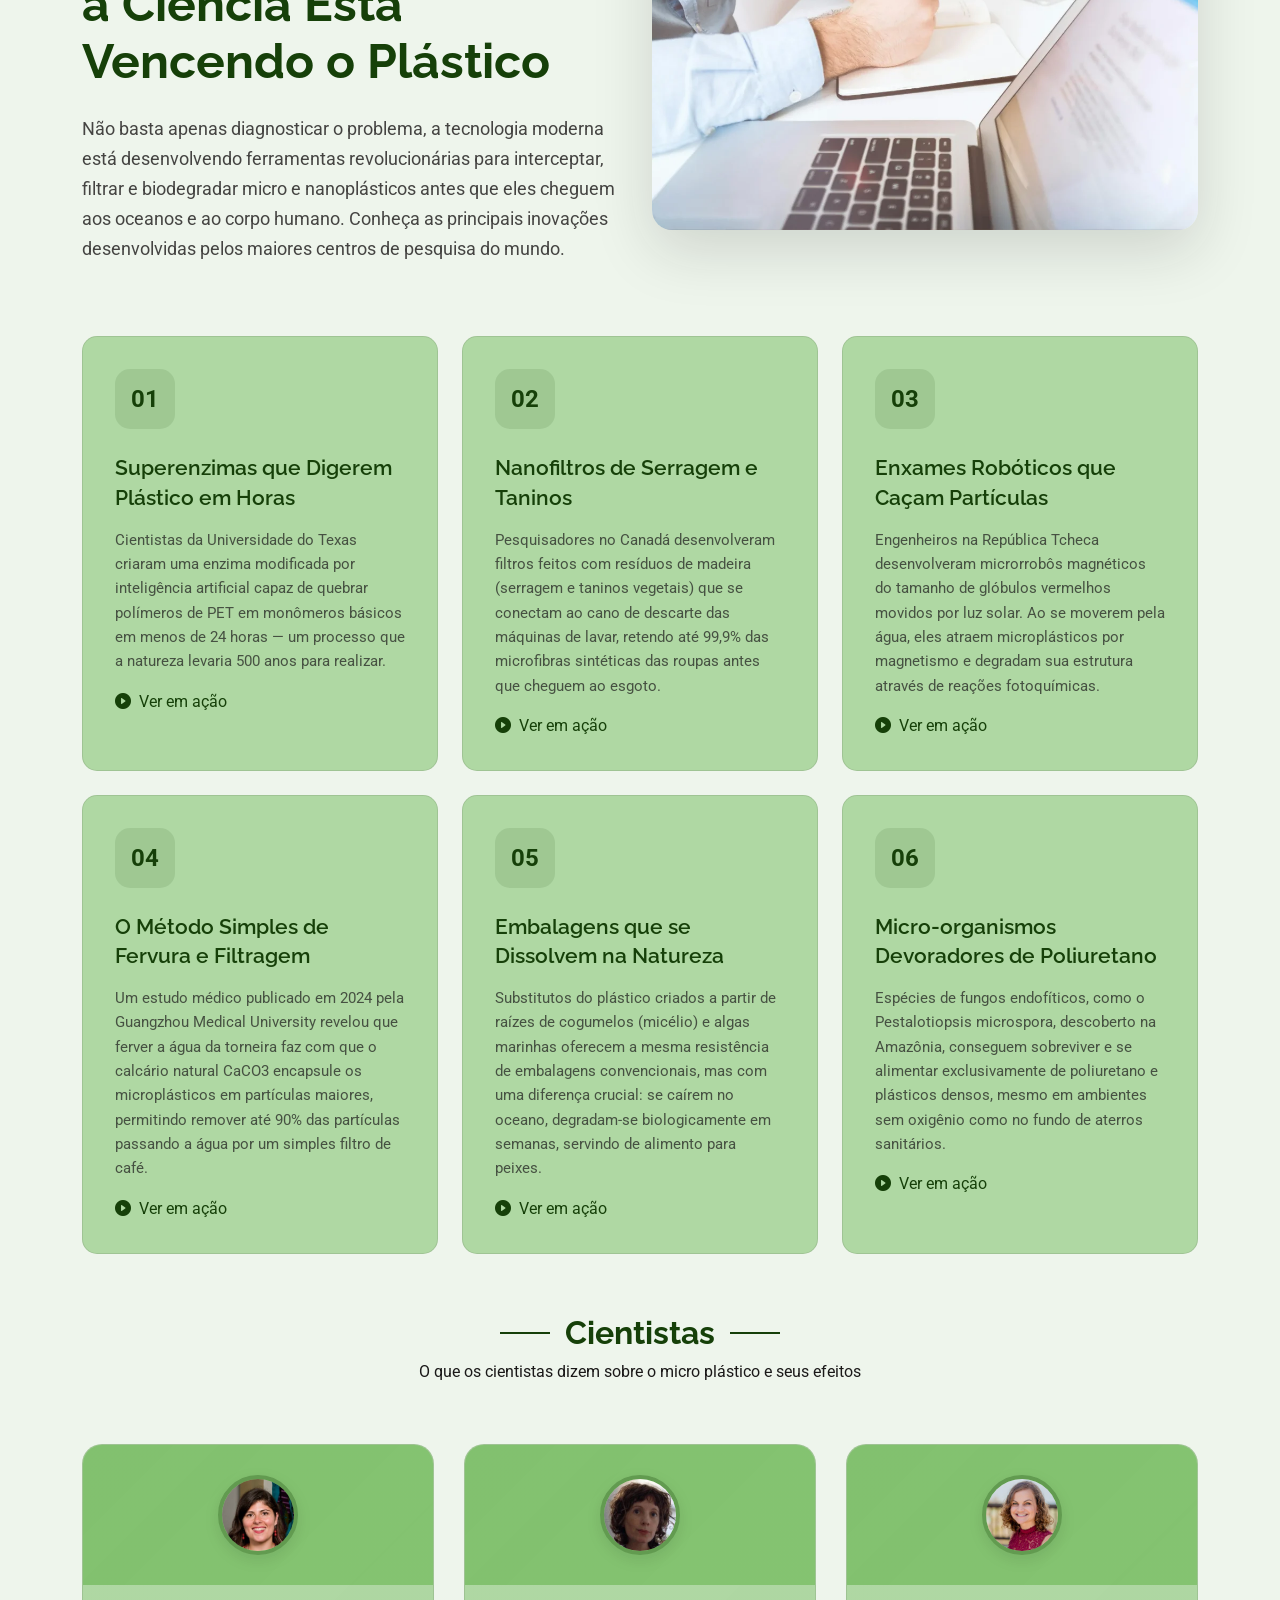
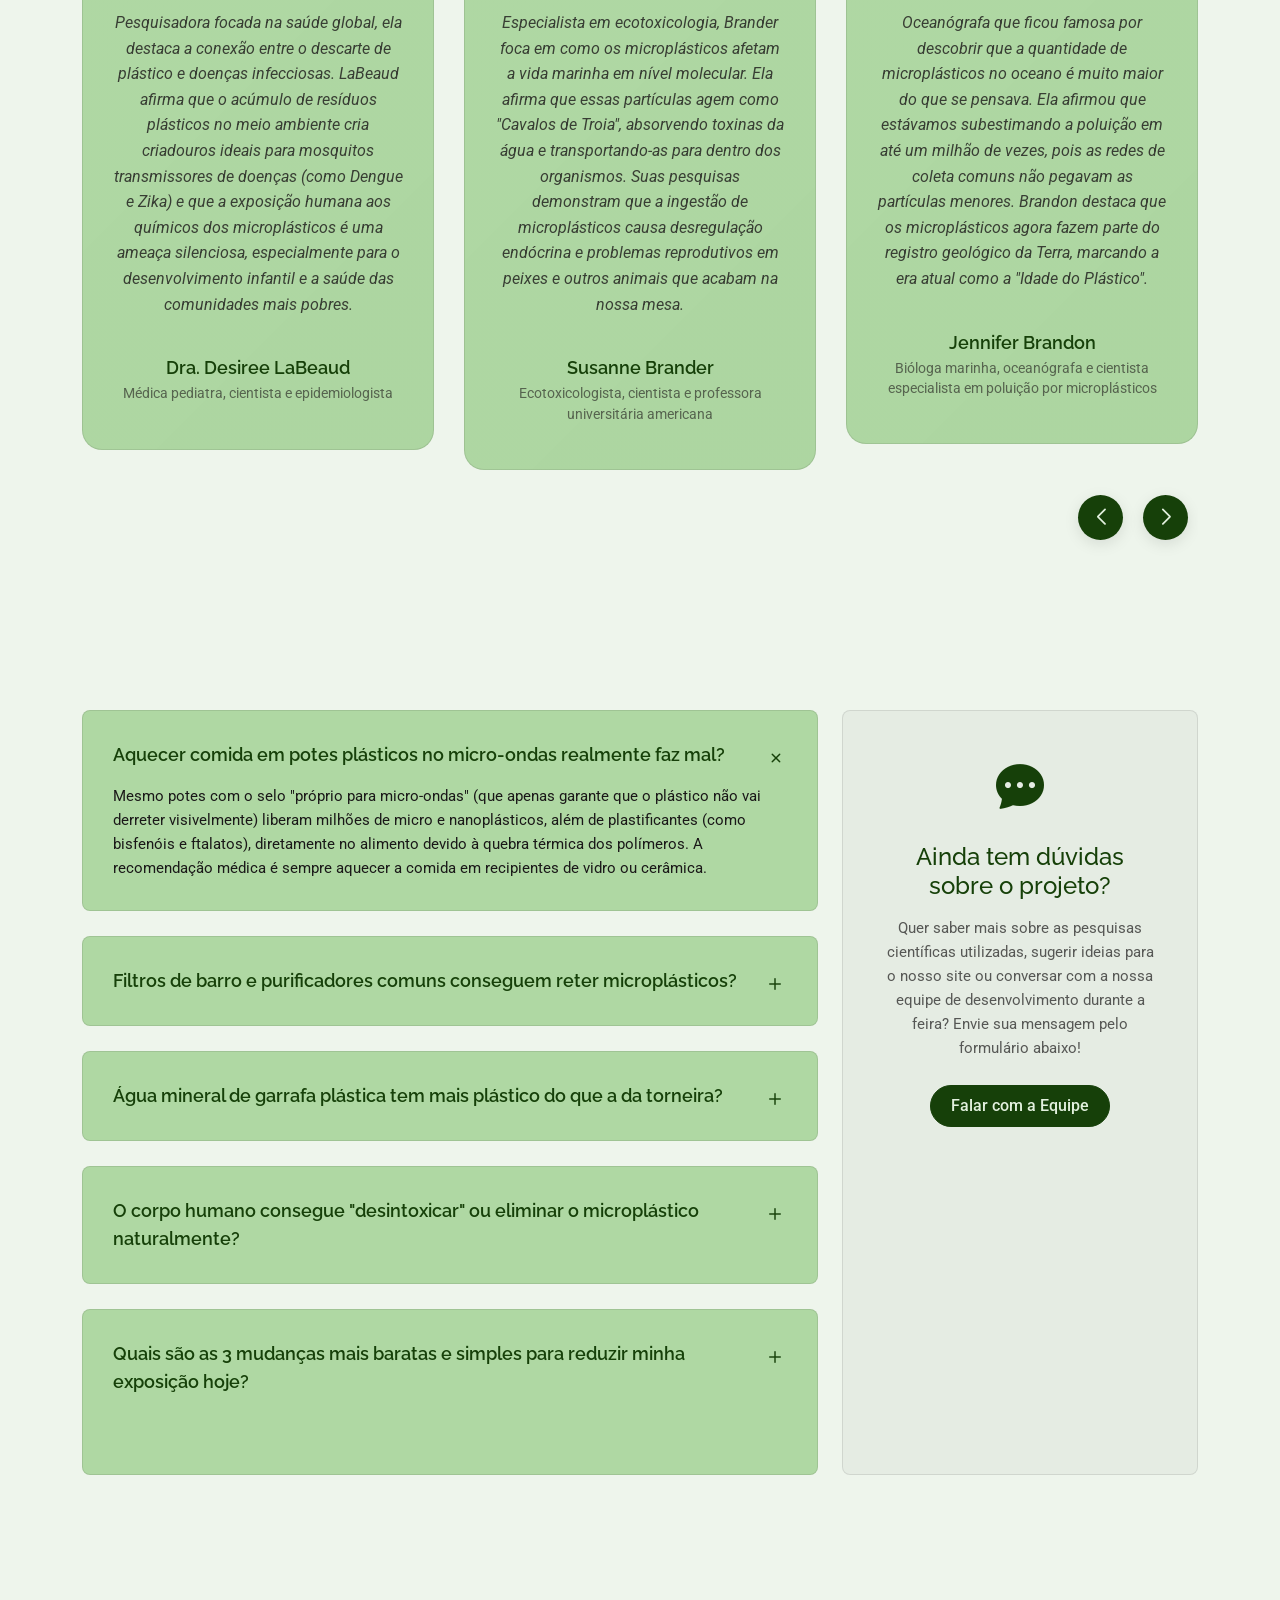
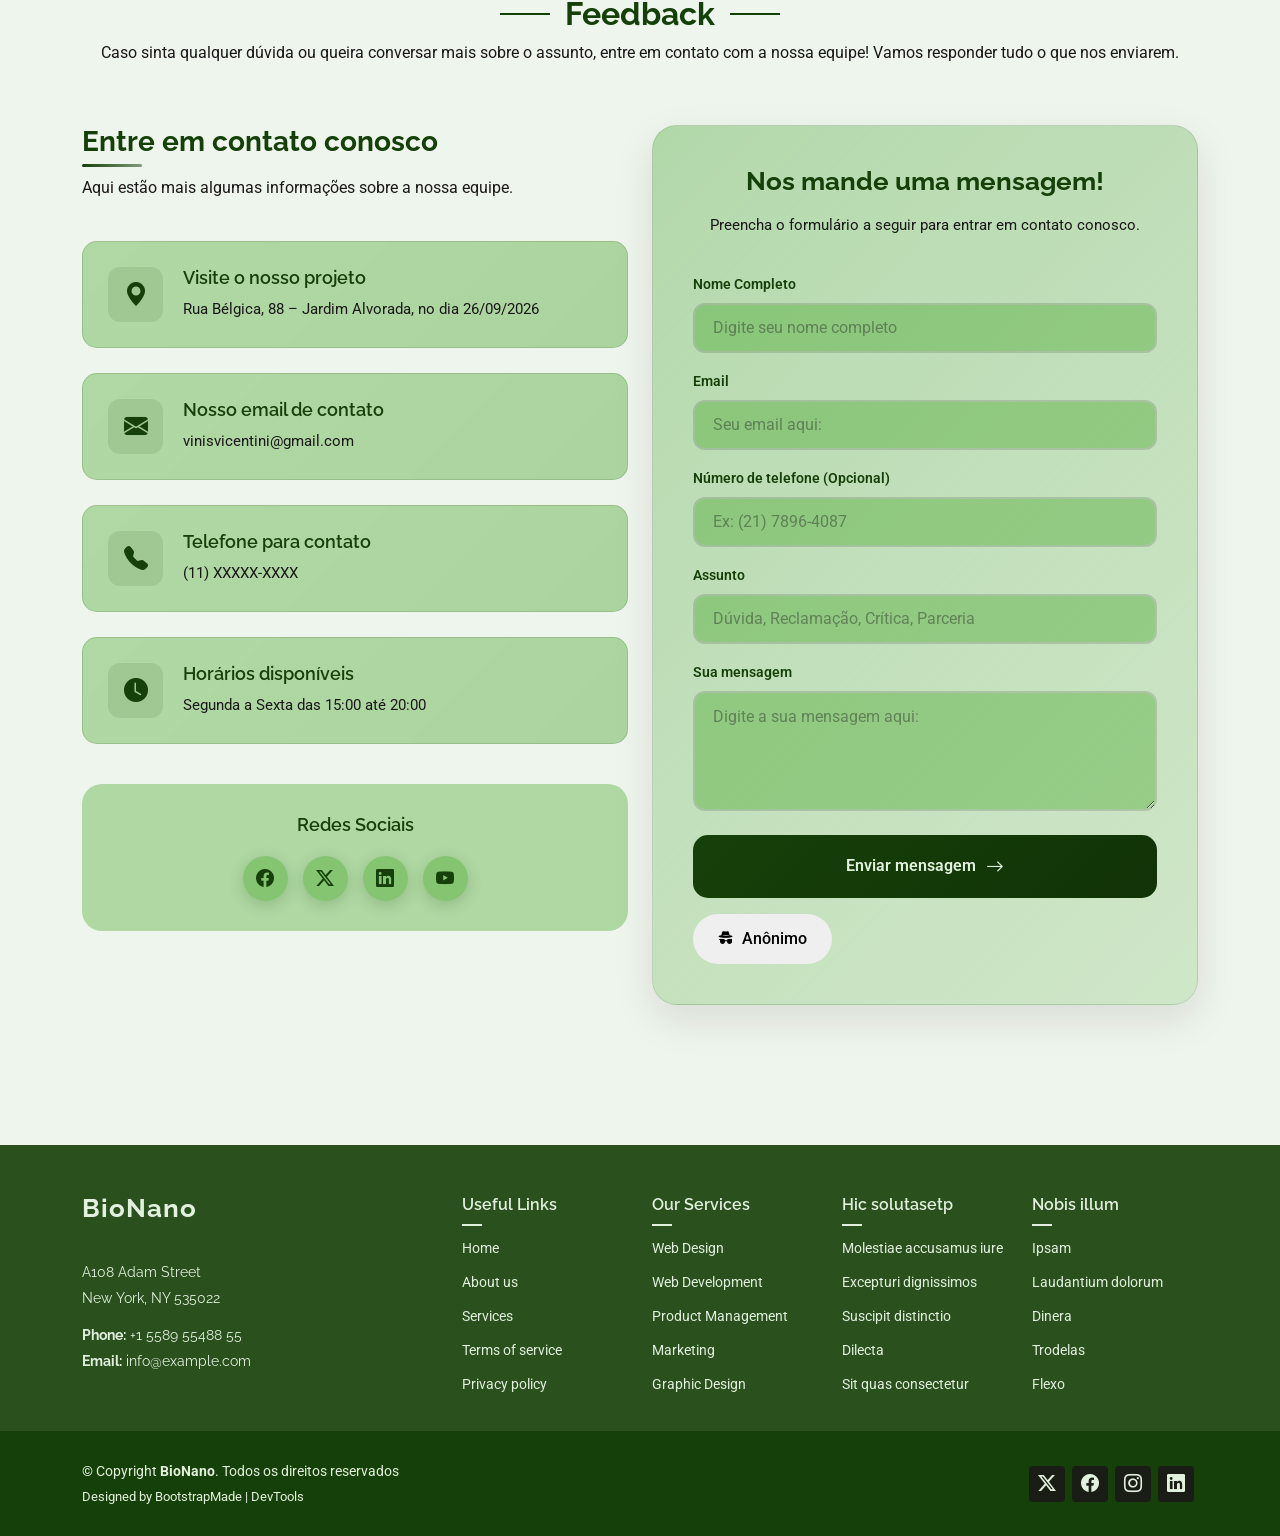
==== commit aede0f73: "Muitas atualizações. Atualizações voltadas para a área de contato, que virou a de feedback. Co-autho" ====
--- a/index.html
+++ b/index.html
@@ -57,7 +57,7 @@
           <li><a href="#features">Efeitos</a></li>
           <li><a href="#services">Possíveis soluções</a></li>
           <li><a href="#testimonials">Cientistas</a></li>
-          <li><a href="#contact">Contato</a></li>
+          <li><a href="#contact">Feedback</a></li>
         </ul>
         <i class="mobile-nav-toggle d-xl-none bi bi-list"></i>
       </nav>
@@ -129,17 +129,20 @@
       </div>
 
       <div class="container" data-aos="fade-up" data-aos-delay="100">
-        
+
         <!-- Texto de Apresentação -->
         <div class="row align-items-center mb-5">
           <div class="col-lg-12" data-aos="fade-right" data-aos-delay="200">
             <div class="content">
               <h3 class="fw-bold mb-3">Conectando Ciência, Educação e Conscientização</h3>
               <p class="lead mb-3">
-                Olá! Somos o <strong>BioNano</strong>. Nosso projeto nasceu com o intuito de alertar a sociedade sobre os perigos dos microplásticos de maneira didática, acessível e intuitiva.
+                Olá! Somos o <strong>BioNano</strong>. Nosso projeto nasceu com o intuito de alertar a sociedade sobre
+                os perigos dos microplásticos de maneira didática, acessível e intuitiva.
               </p>
               <p>
-                Diante da presença invisível, porém constante, dessas partículas no nosso dia a dia, transformamos evidências científicas em conteúdo claro para capacitar as pessoas a adotarem escolhas mais conscientes, preventivas e sustentáveis.
+                Diante da presença invisível, porém constante, dessas partículas no nosso dia a dia, transformamos
+                evidências científicas em conteúdo claro para capacitar as pessoas a adotarem escolhas mais conscientes,
+                preventivas e sustentáveis.
               </p>
             </div>
           </div>
@@ -147,17 +150,20 @@
 
         <!-- Cards das 3 ODS -->
         <div class="row g-4 ods">
-          
+
           <!-- ODS 3: Saúde e Bem-Estar -->
           <div class="col-lg-4 col-md-6" data-aos="fade-up" data-aos-delay="200">
             <div class="card border-0 shadow-sm rounded-4 p-4 text-center h-100 position-relative">
-              <div class="d-inline-flex align-items-center justify-content-center rounded-circle mb-3 mx-auto img" style="width: 65px; height: 65px; font-size: 1.8rem;">
+              <div class="d-inline-flex align-items-center justify-content-center rounded-circle mb-3 mx-auto img"
+                style="width: 65px; height: 65px; font-size: 1.8rem;">
                 <i class="bi bi-heart-pulse-fill"></i>
               </div>
-              <span class="badge align-self-center px-3 py-2 mb-2 text-uppercase fw-semibold titulo" style="letter-spacing: 0.5px;">ODS 3 • ONU</span>
+              <span class="badge align-self-center px-3 py-2 mb-2 text-uppercase fw-semibold titulo"
+                style="letter-spacing: 0.5px;">ODS 3 • ONU</span>
               <h5 class="fw-bold mb-2">Saúde e Bem-Estar</h5>
               <p class="small mb-0">
-                Visa à promoção da saúde e à redução de enfermidades, alertando sobre a ingestão e inalação contínua de micropartículas que causam inflamações celulares, disrupção hormonal e danos cardiovasculares.
+                Visa à promoção da saúde e à redução de enfermidades, alertando sobre a ingestão e inalação contínua de
+                micropartículas que causam inflamações celulares, disrupção hormonal e danos cardiovasculares.
               </p>
             </div>
           </div>
@@ -165,13 +171,16 @@
           <!-- ODS 14: Vida na Água -->
           <div class="col-lg-4 col-md-6" data-aos="fade-up" data-aos-delay="300">
             <div class="card border-0 shadow-sm rounded-4 p-4 text-center h-100 position-relative">
-              <div class="d-inline-flex align-items-center justify-content-center rounded-circle mb-3 mx-auto img" style="width: 65px; height: 65px; font-size: 1.8rem;">
+              <div class="d-inline-flex align-items-center justify-content-center rounded-circle mb-3 mx-auto img"
+                style="width: 65px; height: 65px; font-size: 1.8rem;">
                 <i class="bi bi-water"></i>
               </div>
-              <span class="badge align-self-center px-3 py-2 mb-2 text-uppercase fw-semibold titulo" style="letter-spacing: 0.5px;">ODS 14 • ONU</span>
+              <span class="badge align-self-center px-3 py-2 mb-2 text-uppercase fw-semibold titulo"
+                style="letter-spacing: 0.5px;">ODS 14 • ONU</span>
               <h5 class="fw-bold mb-2">Vida na Água</h5>
               <p class="small mb-0">
-                Visa à conservação dos oceanos e bacias hidrográficas, combatendo o descarte de resíduos plásticos que asfixiam a fauna aquática, colonizam a "Plastisfera" e afetam a base fotossintetizante marinha.
+                Visa à conservação dos oceanos e bacias hidrográficas, combatendo o descarte de resíduos plásticos que
+                asfixiam a fauna aquática, colonizam a "Plastisfera" e afetam a base fotossintetizante marinha.
               </p>
             </div>
           </div>
@@ -179,13 +188,16 @@
           <!-- ODS 15: Vida Terrestre -->
           <div class="col-lg-4 col-md-6" data-aos="fade-up" data-aos-delay="400">
             <div class="card border-0 shadow-sm rounded-4 p-4 text-center h-100 position-relative">
-              <div class="d-inline-flex align-items-center justify-content-center rounded-circle mb-3 mx-auto img" style="width: 65px; height: 65px; font-size: 1.8rem;">
+              <div class="d-inline-flex align-items-center justify-content-center rounded-circle mb-3 mx-auto img"
+                style="width: 65px; height: 65px; font-size: 1.8rem;">
                 <i class="bi bi-tree-fill"></i>
               </div>
-              <span class="badge align-self-center px-3 py-2 mb-2 text-uppercase fw-semibold titulo" style="letter-spacing: 0.5px;">ODS 15 • ONU</span>
+              <span class="badge align-self-center px-3 py-2 mb-2 text-uppercase fw-semibold titulo"
+                style="letter-spacing: 0.5px;">ODS 15 • ONU</span>
               <h5 class="fw-bold mb-2">Vida Terrestre</h5>
               <p class="small mb-0">
-                Visa à proteção e recuperação dos ecossistemas terrestres, prevenindo o acúmulo de polímeros no solo que reduzem a produtividade agrícola, intoxicam minhocas e alteram a microbiota fundamental da terra.
+                Visa à proteção e recuperação dos ecossistemas terrestres, prevenindo o acúmulo de polímeros no solo que
+                reduzem a produtividade agrícola, intoxicam minhocas e alteram a microbiota fundamental da terra.
               </p>
             </div>
           </div>
@@ -653,7 +665,7 @@
                 <div class="col-lg-7">
                   <div class="visual-content">
                     <div class="main-image">
-                      <img src="assets/img/features/features-1.webp" alt="" class="img-fluid">
+                      <img src="assets/img/microo.jpeg" alt="" class="img-fluid">
                     </div>
                   </div>
                 </div>
@@ -753,7 +765,7 @@
                 </div>
                 <div class="card-content">
                   <h5 class="service-title">
-                   Enxames Robóticos que Caçam Partículas
+                    Enxames Robóticos que Caçam Partículas
                   </h5>
                   <p class="service-description"> Engenheiros na República Tcheca desenvolveram microrrobôs magnéticos
                     do tamanho de glóbulos vermelhos movidos por luz solar. Ao se moverem pela água, eles atraem
@@ -1092,9 +1104,9 @@
       <section id="contact" class="contact section">
         <!-- Section Title -->
         <div class="container section-title" data-aos="fade-up">
-          <h2>Contato</h2>
+          <h2>Feedback</h2>
           <p>Caso sinta qualquer dúvida ou queira conversar mais sobre o assunto, entre em contato com a nossa equipe!
-            vamos responder tudo que enviarem para nós.</p>
+            Vamos responder tudo o que nos enviarem.</p>
         </div><!-- End Section Title -->
 
         <div class="container" data-aos="fade-up" data-aos-delay="100">
@@ -1122,7 +1134,7 @@
                       <i class="bi bi-envelope-fill"></i>
                     </div>
                     <div class="info-content">
-                      <h5>Nosso email de contato.</h5>
+                      <h5>Nosso email de contato</h5>
                       <p>vinisvicentini@gmail.com</p>
                     </div>
                   </div>
@@ -1164,10 +1176,15 @@
               <div class="contact-form-wrapper">
                 <div class="form-header">
                   <h3>Nos mande uma mensagem!</h3>
-                  <p>Preencha o forms a seguir para entrar em contato conosco.</p>
-                </div>
-
-                <form action="forms/contact.php" method="post" class="php-email-form">
+                  <p>Preencha o formulário a seguir para entrar em contato conosco.</p>
+                </div>
+
+                <form id="feedbackForm" action="https://formsubmit.co/ajax/vinisvicentini@gmail.com" method="POST"
+                  class="php-email-form">
+                  <input type="hidden" name="_captcha" value="false">
+                  <input type="hidden" name="_subject" value="Novo Feedback - BioNano">
+
+
                   <div class="mb-3">
                     <label for="contactName" class="form-label">Nome Completo</label>
                     <input type="text" name="name" class="form-control" id="contactName"
@@ -1181,7 +1198,7 @@
                   </div>
 
                   <div class="mb-3">
-                    <label for="contactPhone" class="form-label">Número de telefone</label>
+                    <label for="contactPhone" class="form-label">Número de telefone (Opcional)</label>
                     <input type="tel" class="form-control" name="phone" id="contactPhone"
                       placeholder="Ex: (21) 7896-4087">
                   </div>
@@ -1189,7 +1206,7 @@
                   <div class="mb-3">
                     <label for="contactSubject" class="form-label">Assunto</label>
                     <input type="text" class="form-control" name="subject" id="contactSubject"
-                      placeholder="Dúvida, Reclamação, Critica, Parceira" required="">
+                      placeholder="Dúvida, Reclamação, Crítica, Parceria" required="">
                   </div>
 
                   <div class="mb-4">
@@ -1198,16 +1215,19 @@
                       placeholder="Digite a sua mensagem aqui:" required=""></textarea>
                   </div>
 
-                  <div class="my-3">
-                    <div class="loading">Carregando</div>
-                    <div class="error-message"></div>
-                    <div class="sent-message">Sua mensagem foi enviada com sucesso</div>
-                  </div>
-
-                  <button type="submit" class="submit-btn">
-                    <span>Enviar mensagem</span>
-                    <i class="bi bi-arrow-right"></i>
-                  </button>
+                  <!-- Botões de Ação: Adicione id="submitBtn" no botão de envio -->
+                  <div class="d-flex flex-wrap align-items-center gap-3">
+                    <button type="submit" id="submitBtn" class="submit-btn">
+                      <span>Enviar mensagem</span>
+                      <i class="bi bi-arrow-right"></i>
+                    </button>
+
+                    <button type="button" id="btnAnonimo" class="btn-anonimo">
+                      <i class="bi bi-incognito"></i>
+                      <span>Anônimo</span>
+                    </button>
+                  </div>
+
                 </form>
               </div>
             </div>
@@ -1316,6 +1336,31 @@
   <a href="#" id="scroll-top" class="scroll-top d-flex align-items-center justify-content-center"><i
       class="bi bi-arrow-up-short"></i></a>
 
+  <!-- Modal de Sucesso (Telinha de Confirmação) -->
+  <div class="modal fade" id="feedbackModal" tabindex="-1" aria-hidden="true">
+    <div class="modal-dialog modal-dialog-centered">
+      <div class="modal-content rounded-4 border-0 shadow p-4 text-center">
+        <div class="modal-body">
+
+          <!-- Ícone de Check -->
+          <div class="modal-success-icon mb-3" style="font-size: 3.5rem;">
+            <i class="bi bi-check-circle-fill"></i>
+          </div>
+
+          <h3 class="fw-bold mb-2">Mensagem Enviada!</h3>
+          <p class="mb-4">
+            Obrigado por nos contatar. A equipe do <strong>BioNano</strong> recebeu a sua mensagem e responderá em
+            breve!
+          </p>
+
+          <button type="button" class="btn px-4 py-2 rounded-pill btn-fechar" data-bs-dismiss="modal">
+            Fechar
+          </button>
+        </div>
+      </div>
+    </div>
+  </div>
+
   <!-- Vendor JS Files -->
   <script src="assets/vendor/bootstrap/js/bootstrap.bundle.min.js"></script>
   <script src="assets/vendor/php-email-form/validate.js"></script>
--- a/assets/css/main.css
+++ b/assets/css/main.css
@@ -3820,6 +3820,45 @@
   }
 }
 
+/* Botão Anônimo */
+.btn-anonimo {
+  display: inline-flex;
+  align-items: center;
+  gap: 0.5rem;
+  padding: 0.75rem 1.5rem;
+  border-radius: 50px;
+  border: 1px solid transparent;
+  cursor: pointer;
+  transition: all 0.3s ease;
+  font-weight: 500;
+}
+
+/* Quando estiver ativado */
+.btn-anonimo.active {
+  background-color: var(--accent-color);
+  color: var(--background-color);
+}
+
+/* Campos desativados pelo modo anônimo */
+input[readonly] {
+  opacity: 0.7;
+  cursor: not-allowed;
+}
+
+.modal-success-icon {
+  color: var(--accent-color);
+}
+
+
+.btn-fechar{
+  background-color: var(--accent-color);
+  color: white;
+}
+
+.btn-fechar:hover{
+  background-color: color-mix(in srgb, var(--accent-color), transparent 10%);
+  color: white;
+}
 /*--------------------------------------------------------------
 # Starter Section Section
 --------------------------------------------------------------*/
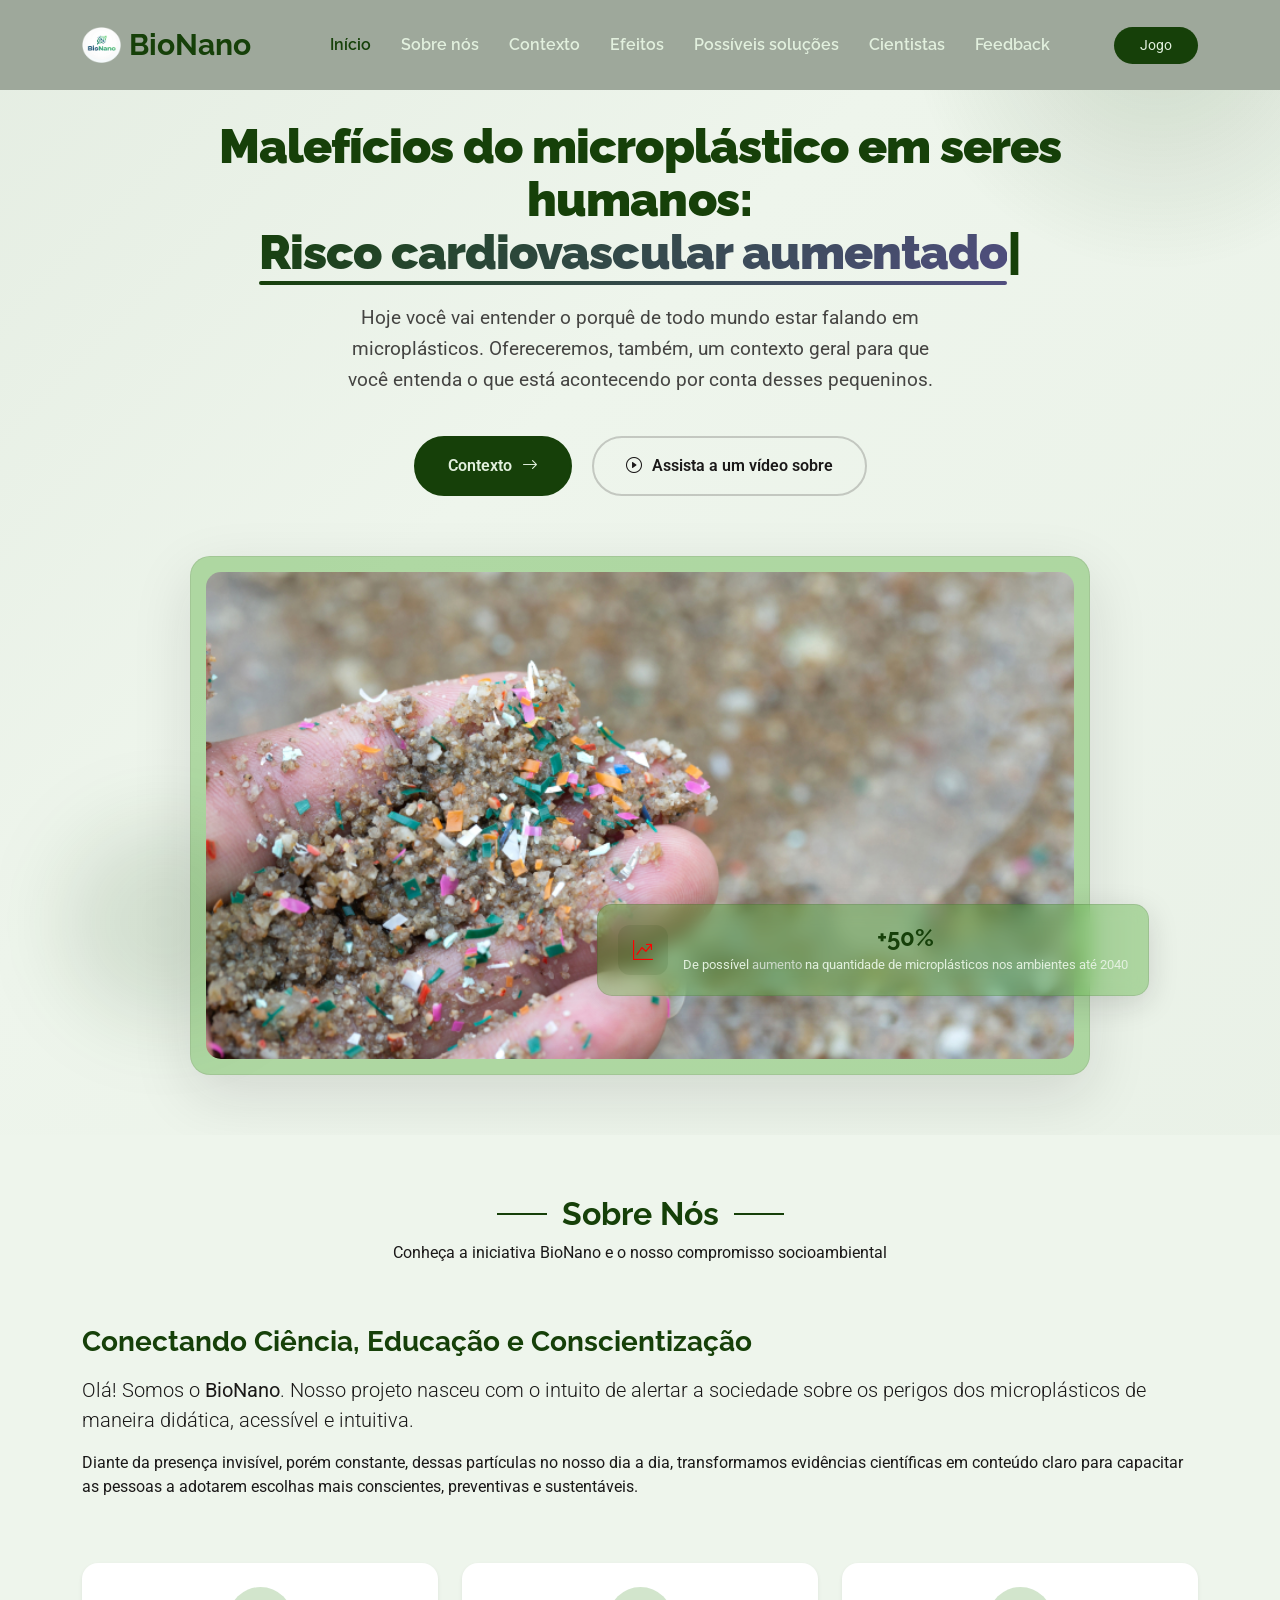
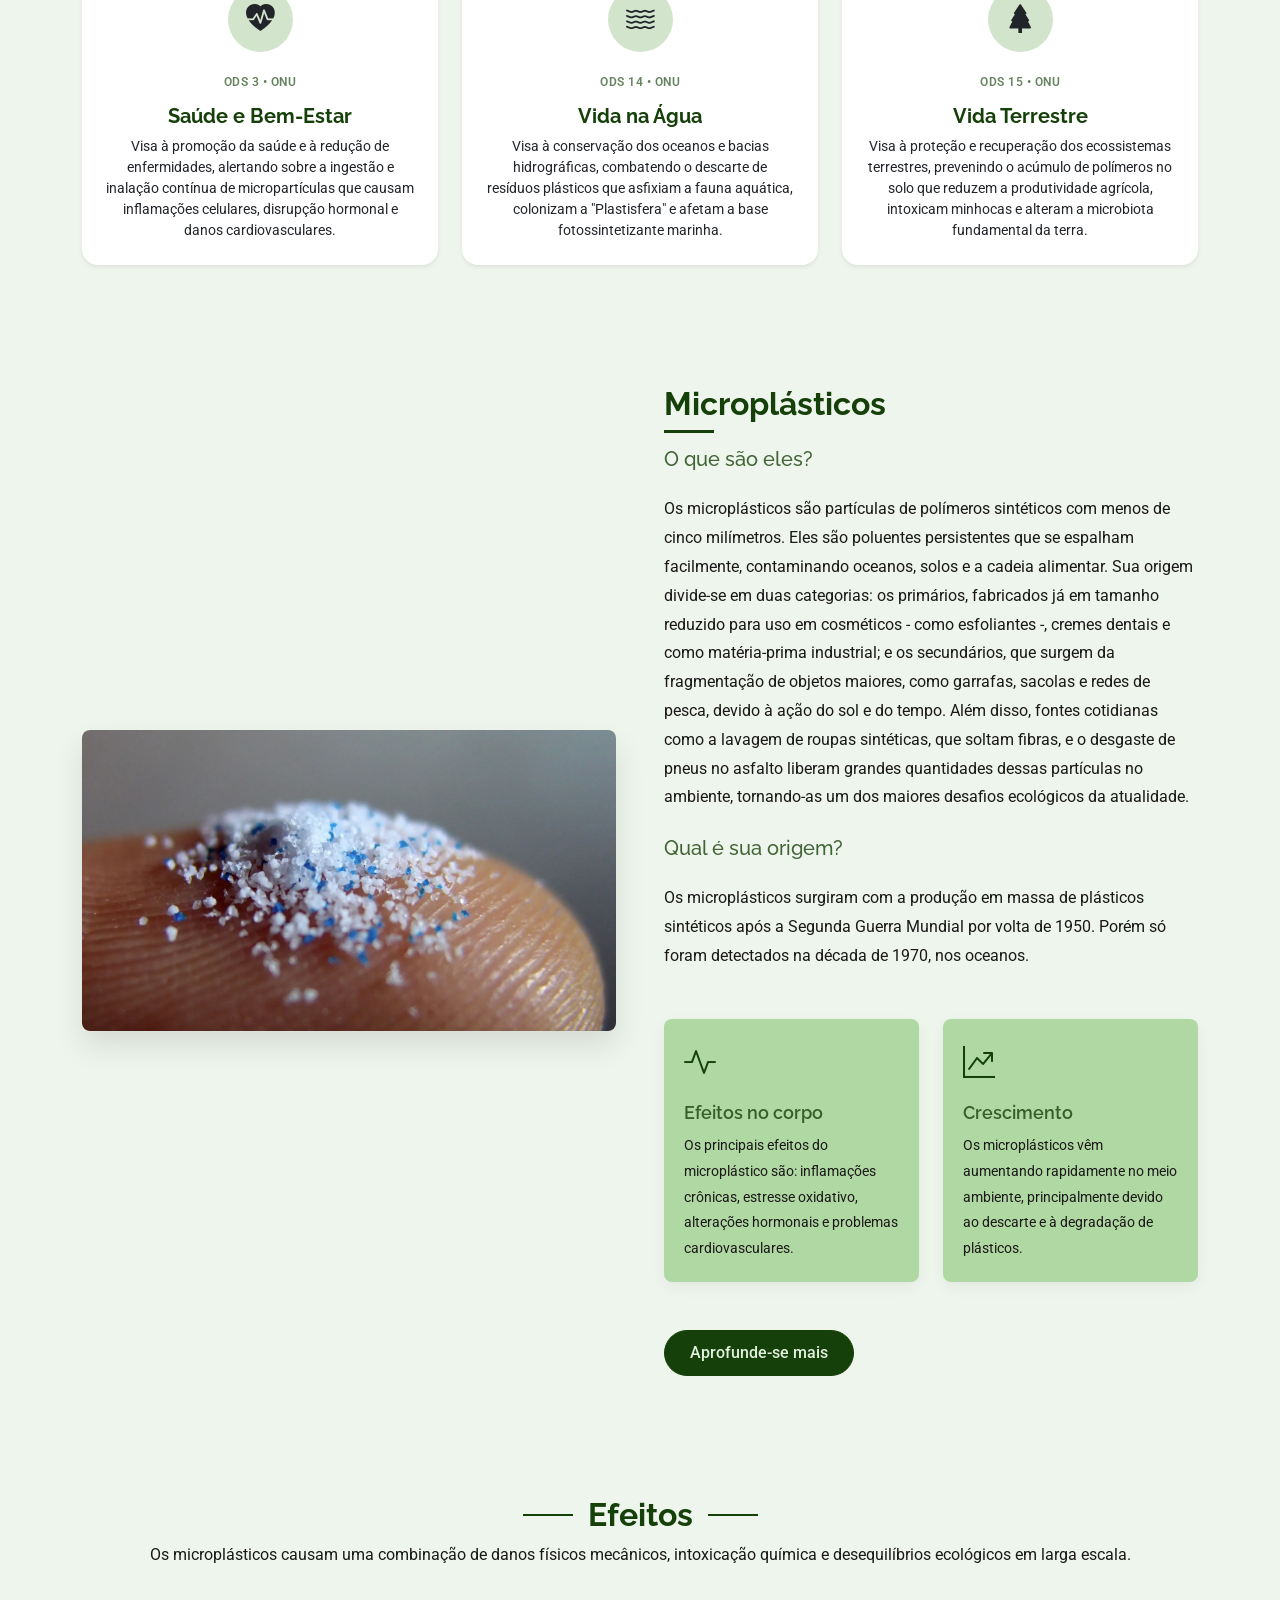
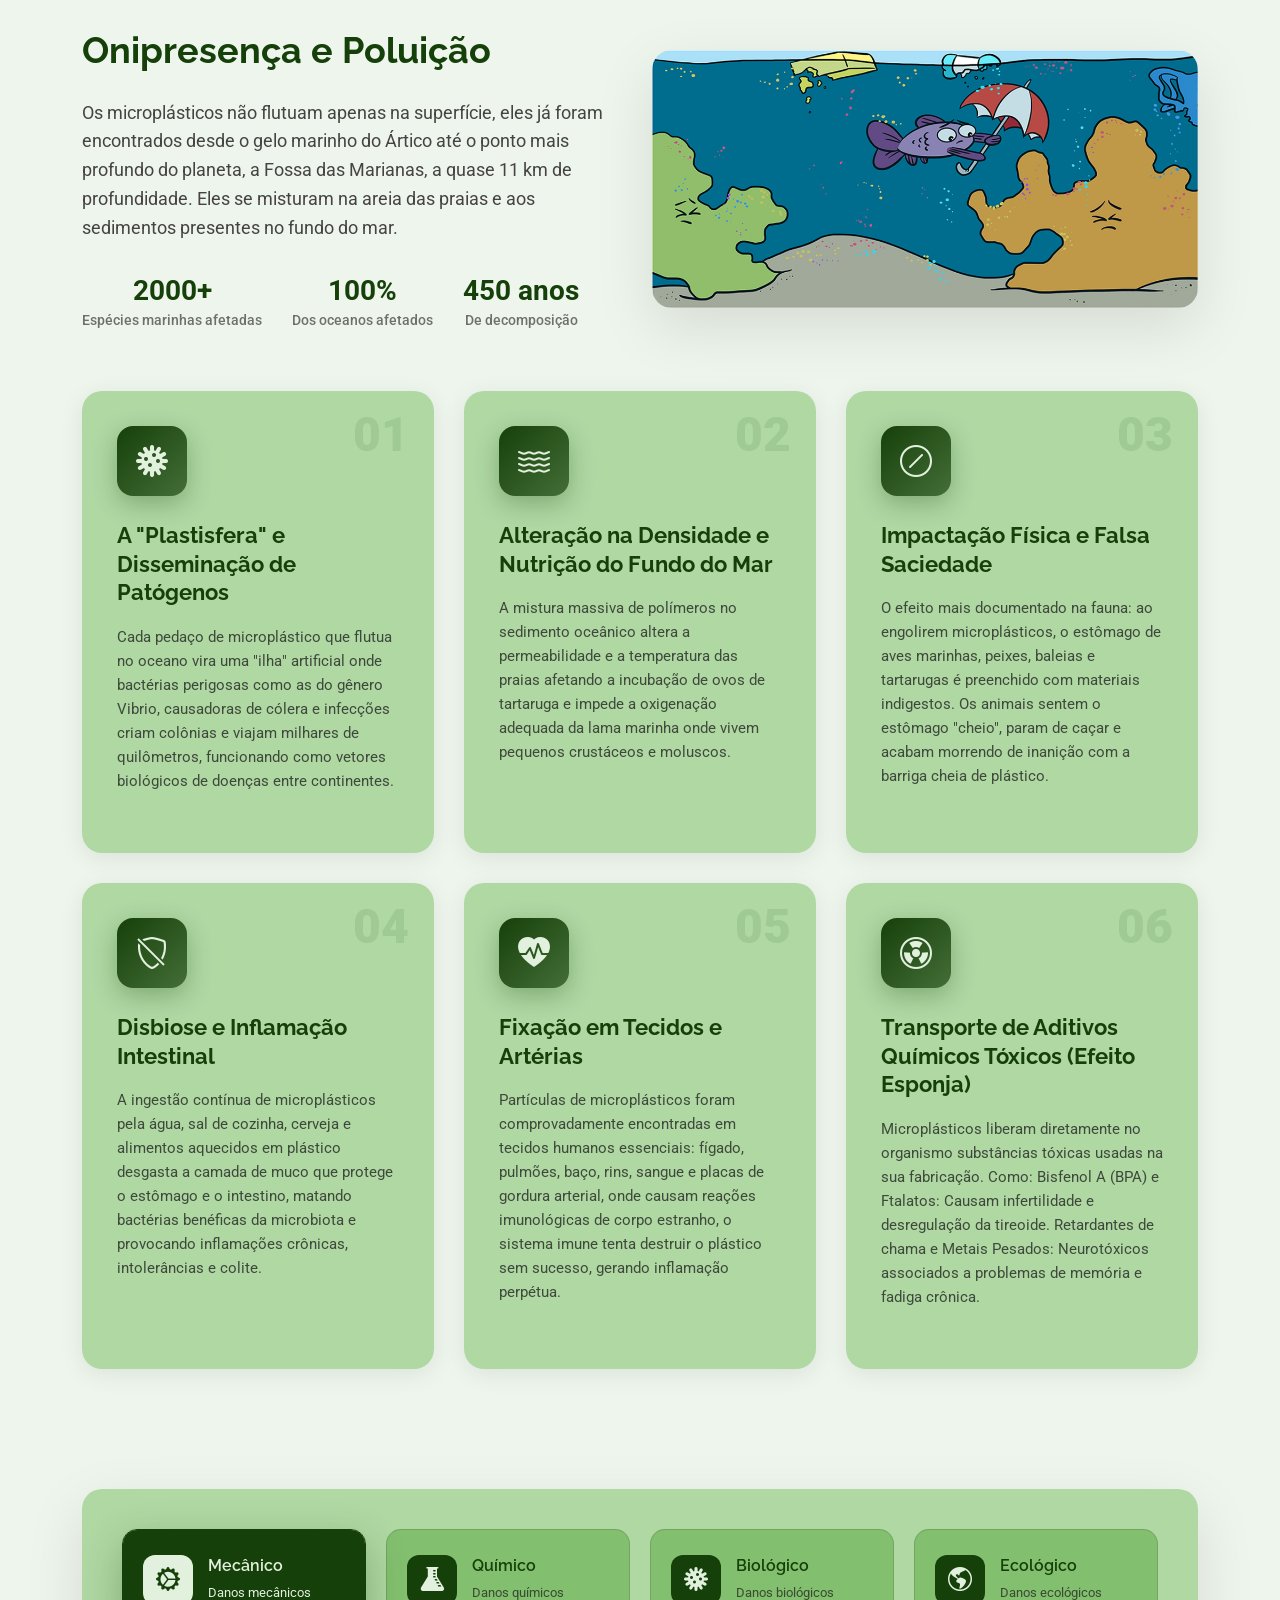
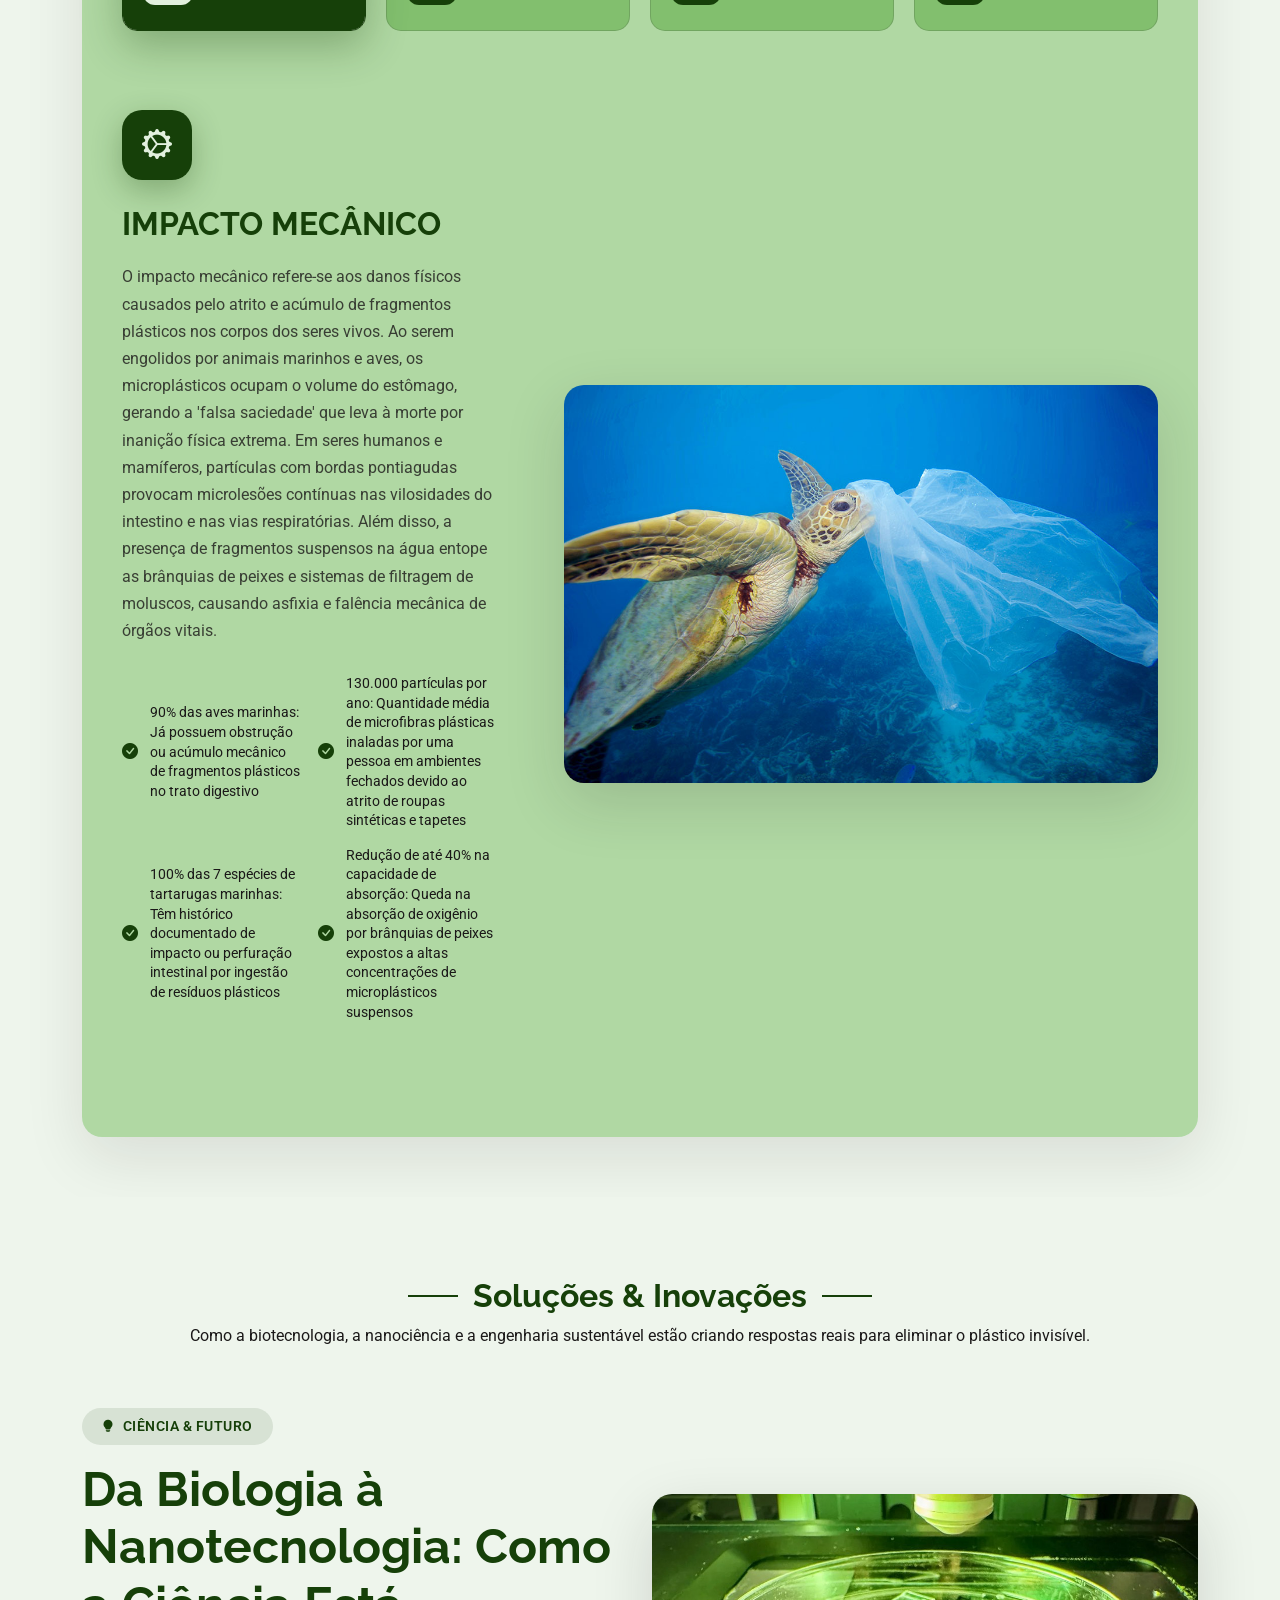
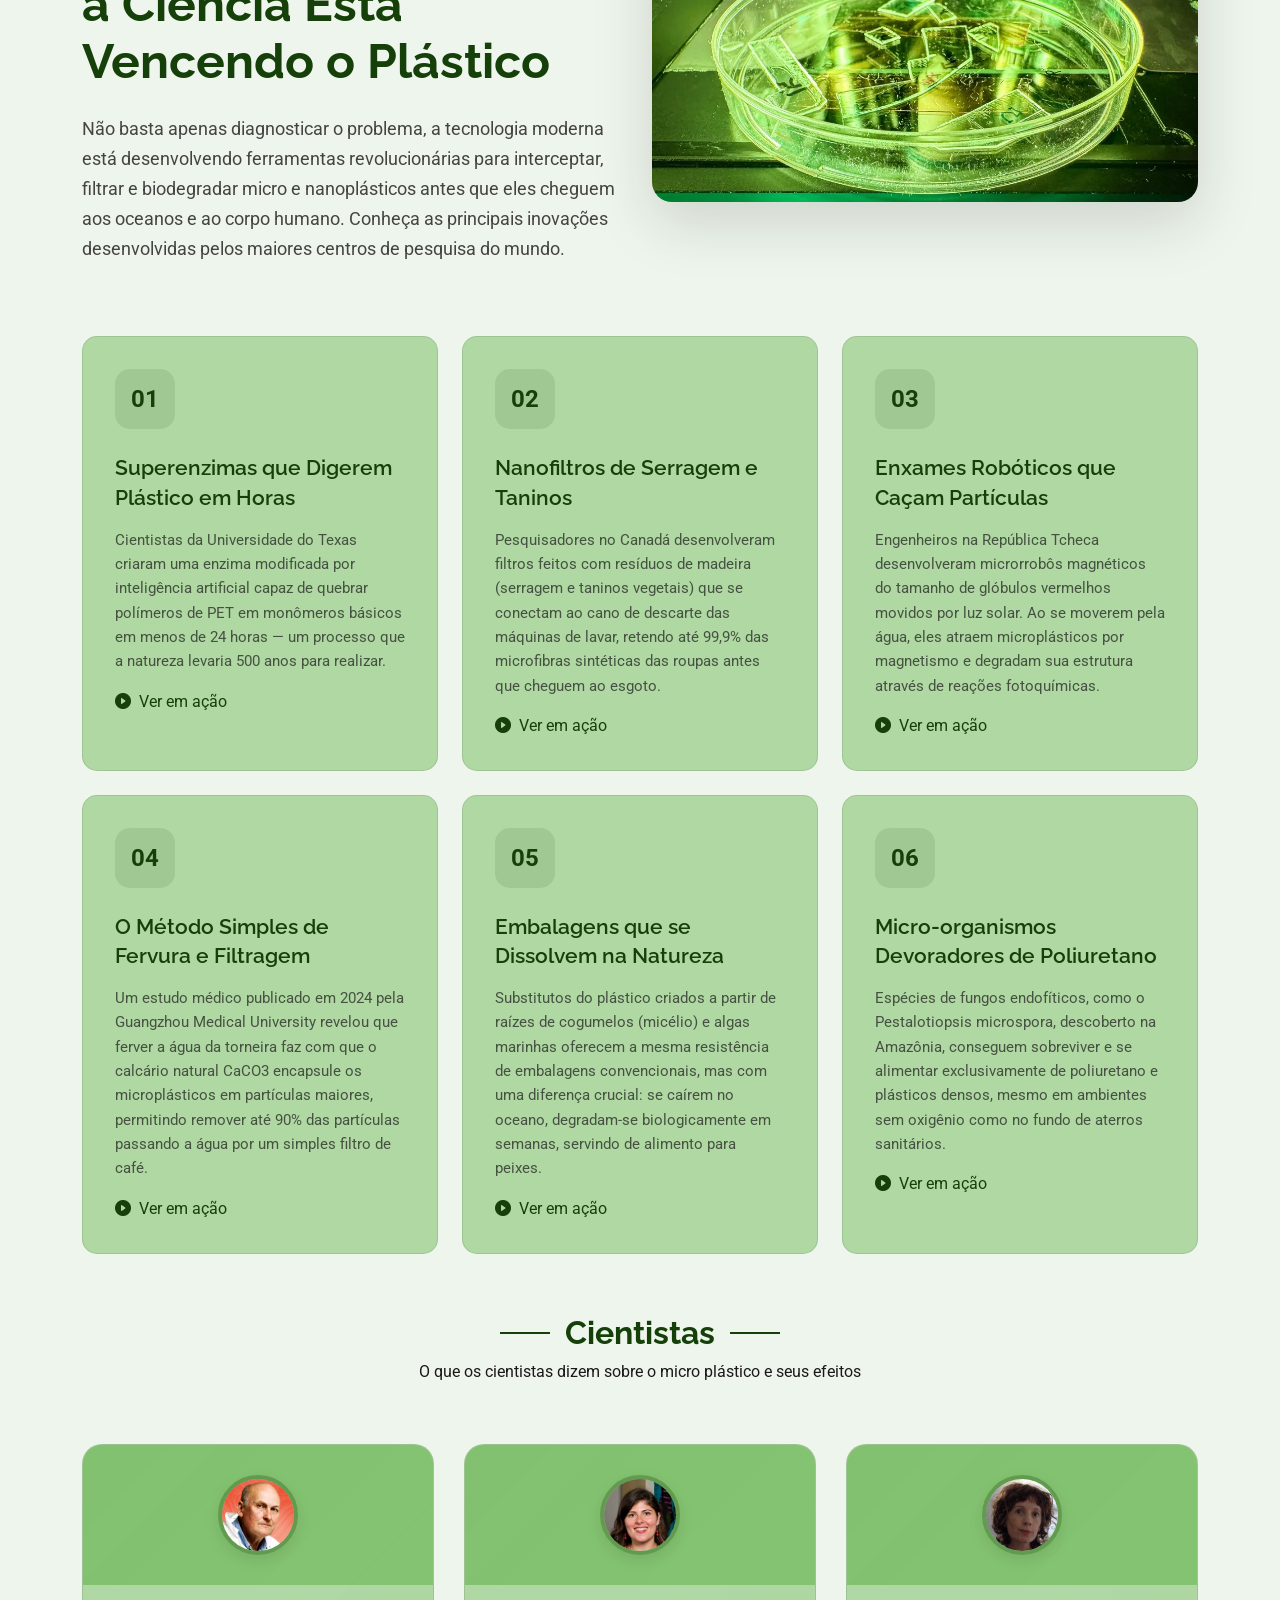
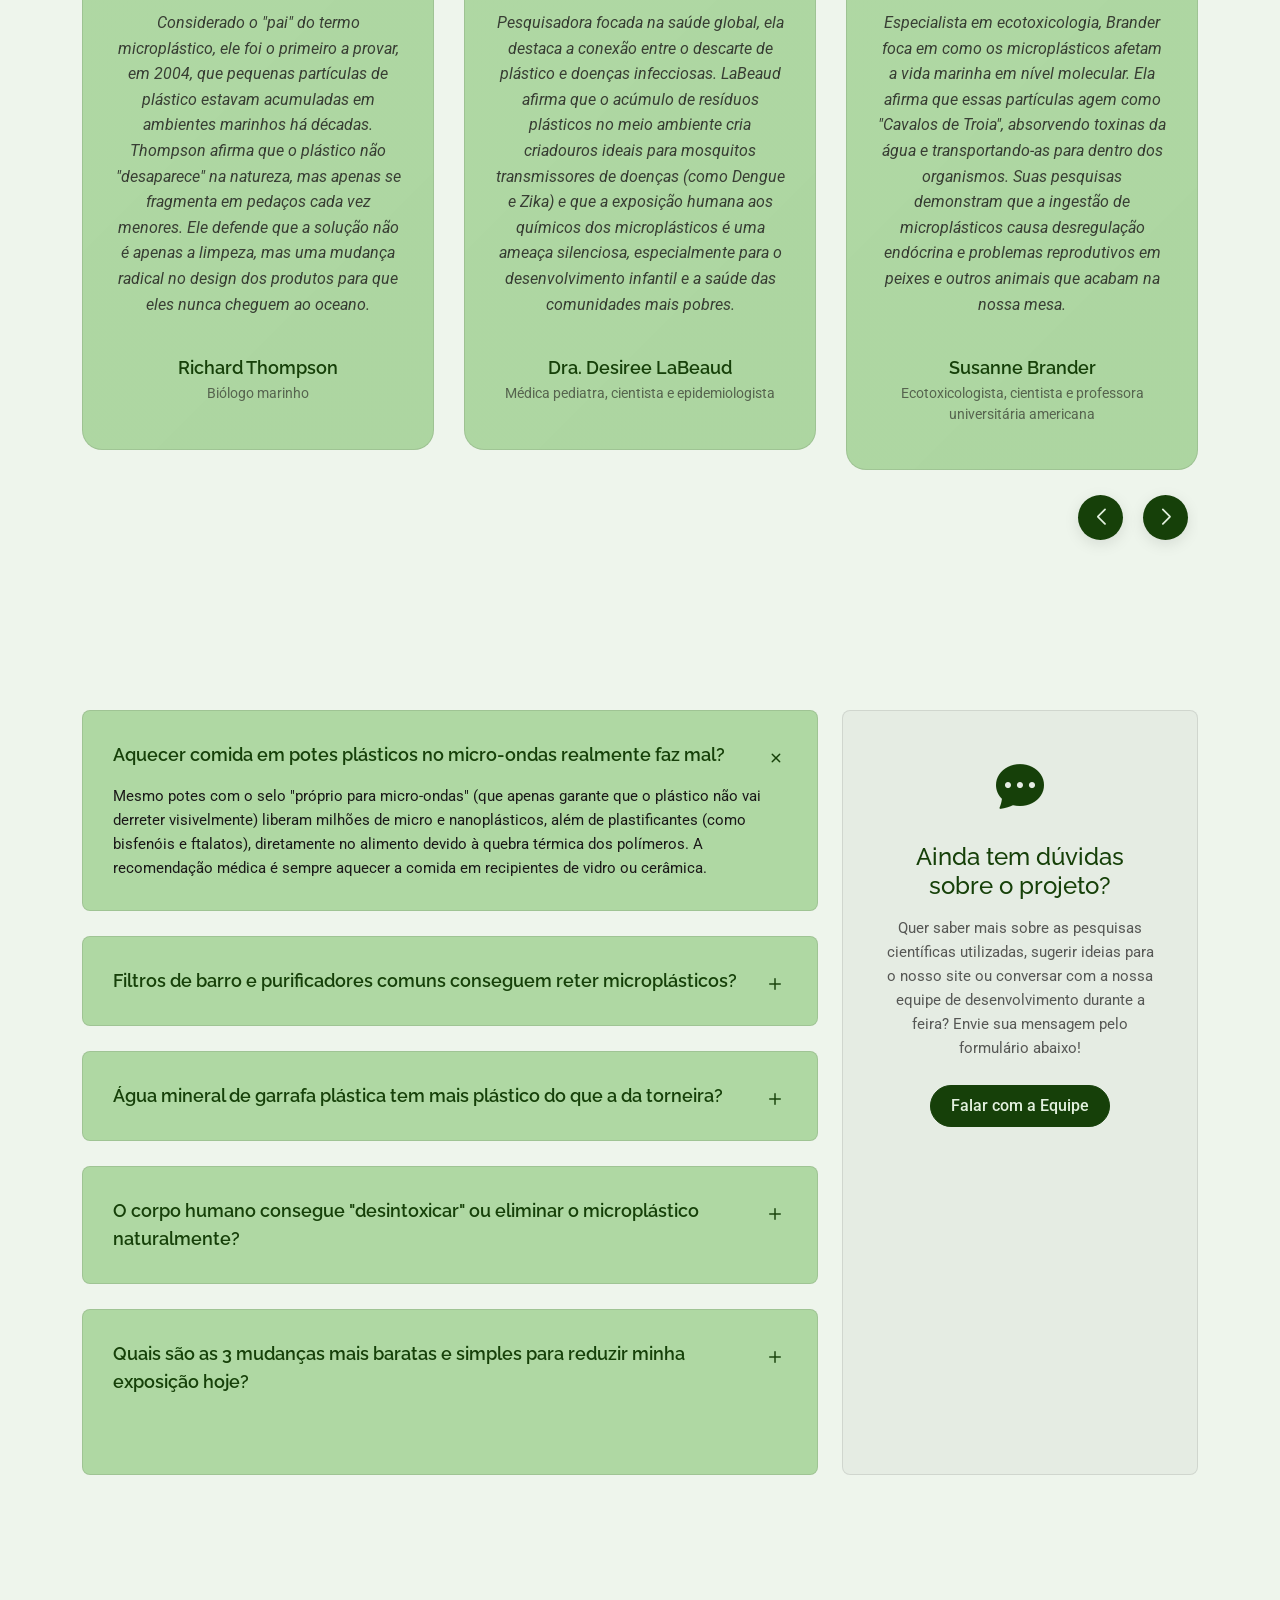
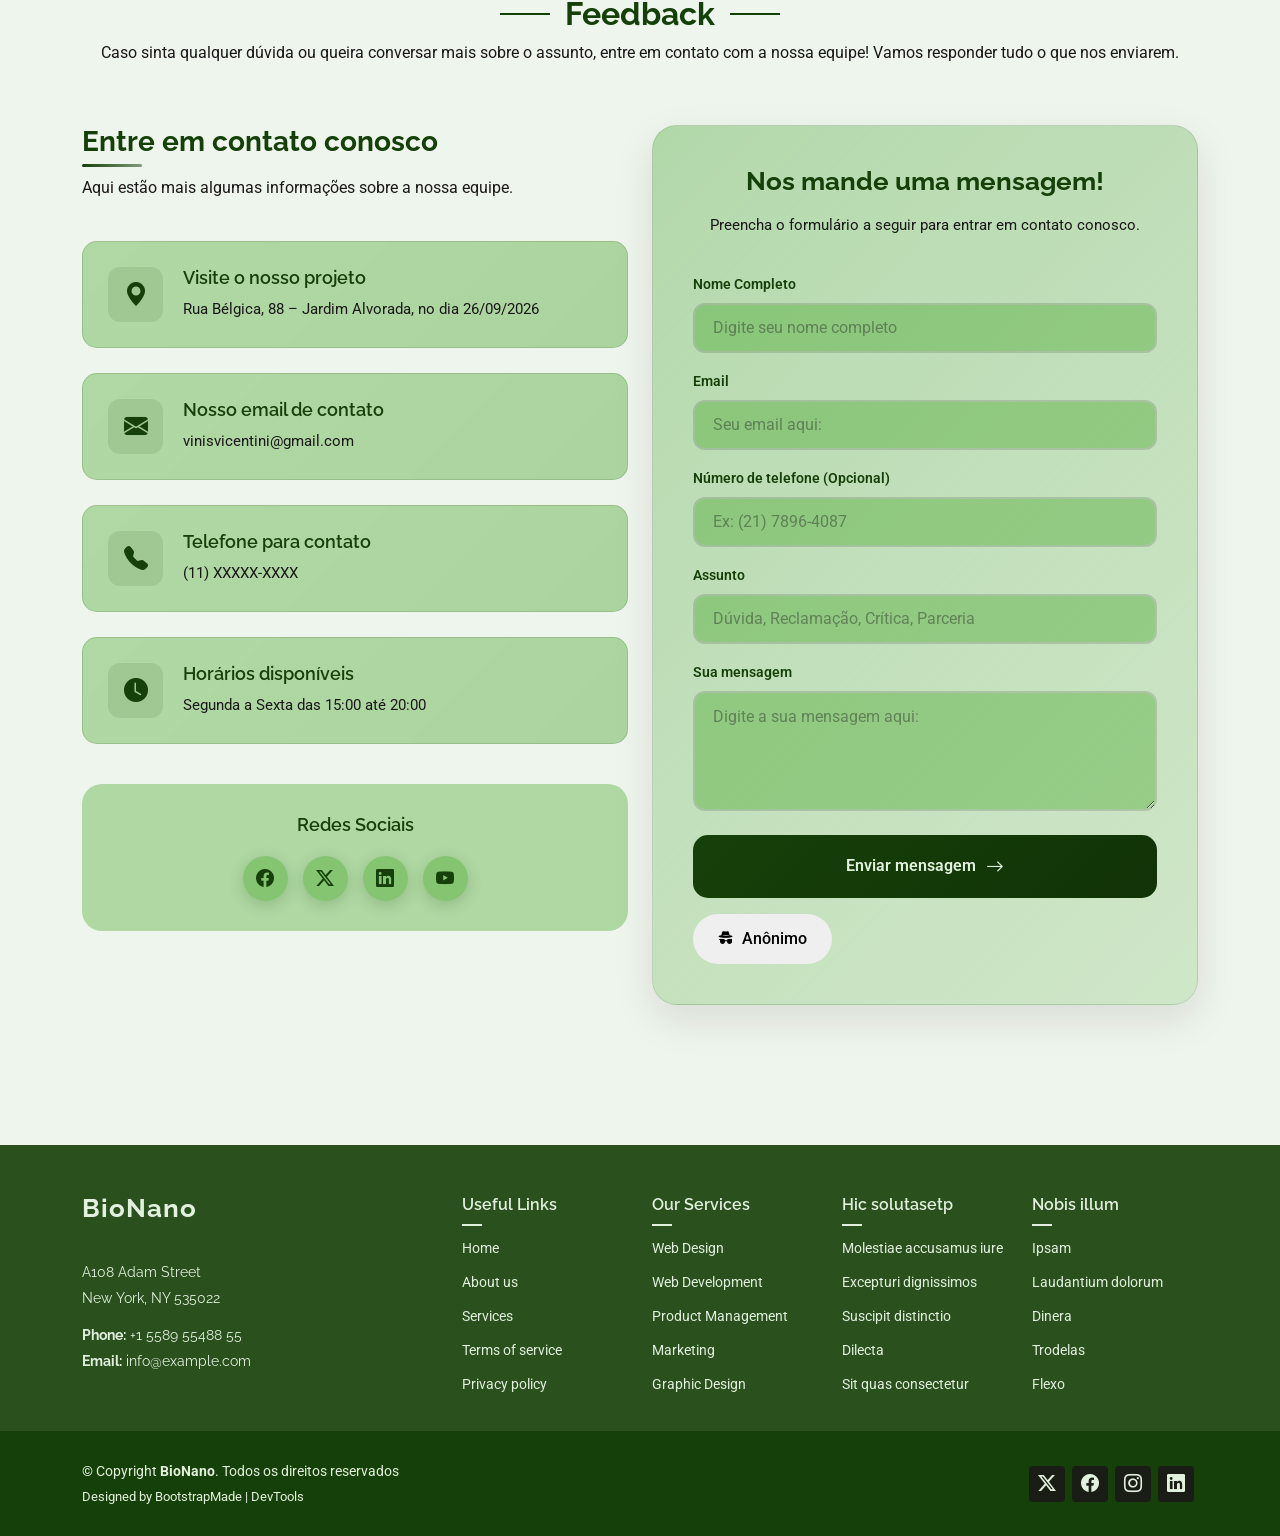
==== commit 0766ab3d: "correcoes do site" ====
--- a/index.html
+++ b/index.html
@@ -45,7 +45,7 @@
     <div class="container position-relative d-flex align-items-center justify-content-between">
 
       <a href="index.html" class="logo d-flex align-items-center me-auto me-xl-0">
-        <!-- <img src="assets/img/logo.webp" alt=""> -->
+        <img src="assets/img/BioNano-Logo.png" alt="">
         <h1 class="sitename">BioNano</h1>
       </a>
 
@@ -503,7 +503,7 @@
                 <div class="col-lg-7">
                   <div class="visual-content">
                     <div class="main-image">
-                      <img src="assets/img/features/features-4.webp" alt="" class="img-fluid">
+                      <img src="assets/img/features/mecanico.jpg" alt="" class="img-fluid">
                     </div>
                   </div>
                 </div>
@@ -557,7 +557,7 @@
                 <div class="col-lg-7">
                   <div class="visual-content">
                     <div class="main-image">
-                      <img src="assets/img/features/features-2.webp"
+                      <img src="assets/img/features/quimico.jpg"
                         alt="Imagem com desenho de um peixe cercado de microplástico" class="img-fluid">
                     </div>
                   </div>
@@ -612,7 +612,7 @@
                 <div class="col-lg-7">
                   <div class="visual-content">
                     <div class="main-image">
-                      <img src="assets/img/features/features-6.webp" alt="" class="img-fluid">
+                      <img src="assets/img/features/biologico.jpeg" alt="" class="img-fluid">
                     </div>
                   </div>
                 </div>
@@ -665,7 +665,7 @@
                 <div class="col-lg-7">
                   <div class="visual-content">
                     <div class="main-image">
-                      <img src="assets/img/microo.jpeg" alt="" class="img-fluid">
+                      <img src="assets/img/features/ecologico.jpg" alt="" class="img-fluid">
                     </div>
                   </div>
                 </div>
@@ -709,7 +709,7 @@
           </div>
           <div class="col-lg-6">
             <div class="hero-visual" data-aos="fade-left" data-aos-delay="150">
-              <img src="assets/img/services/services-1.webp" alt="Services" class="img-fluid">
+              <img src="assets/img/features/nano.jpg" alt="Services" class="img-fluid">
             </div>
           </div>
         </div>
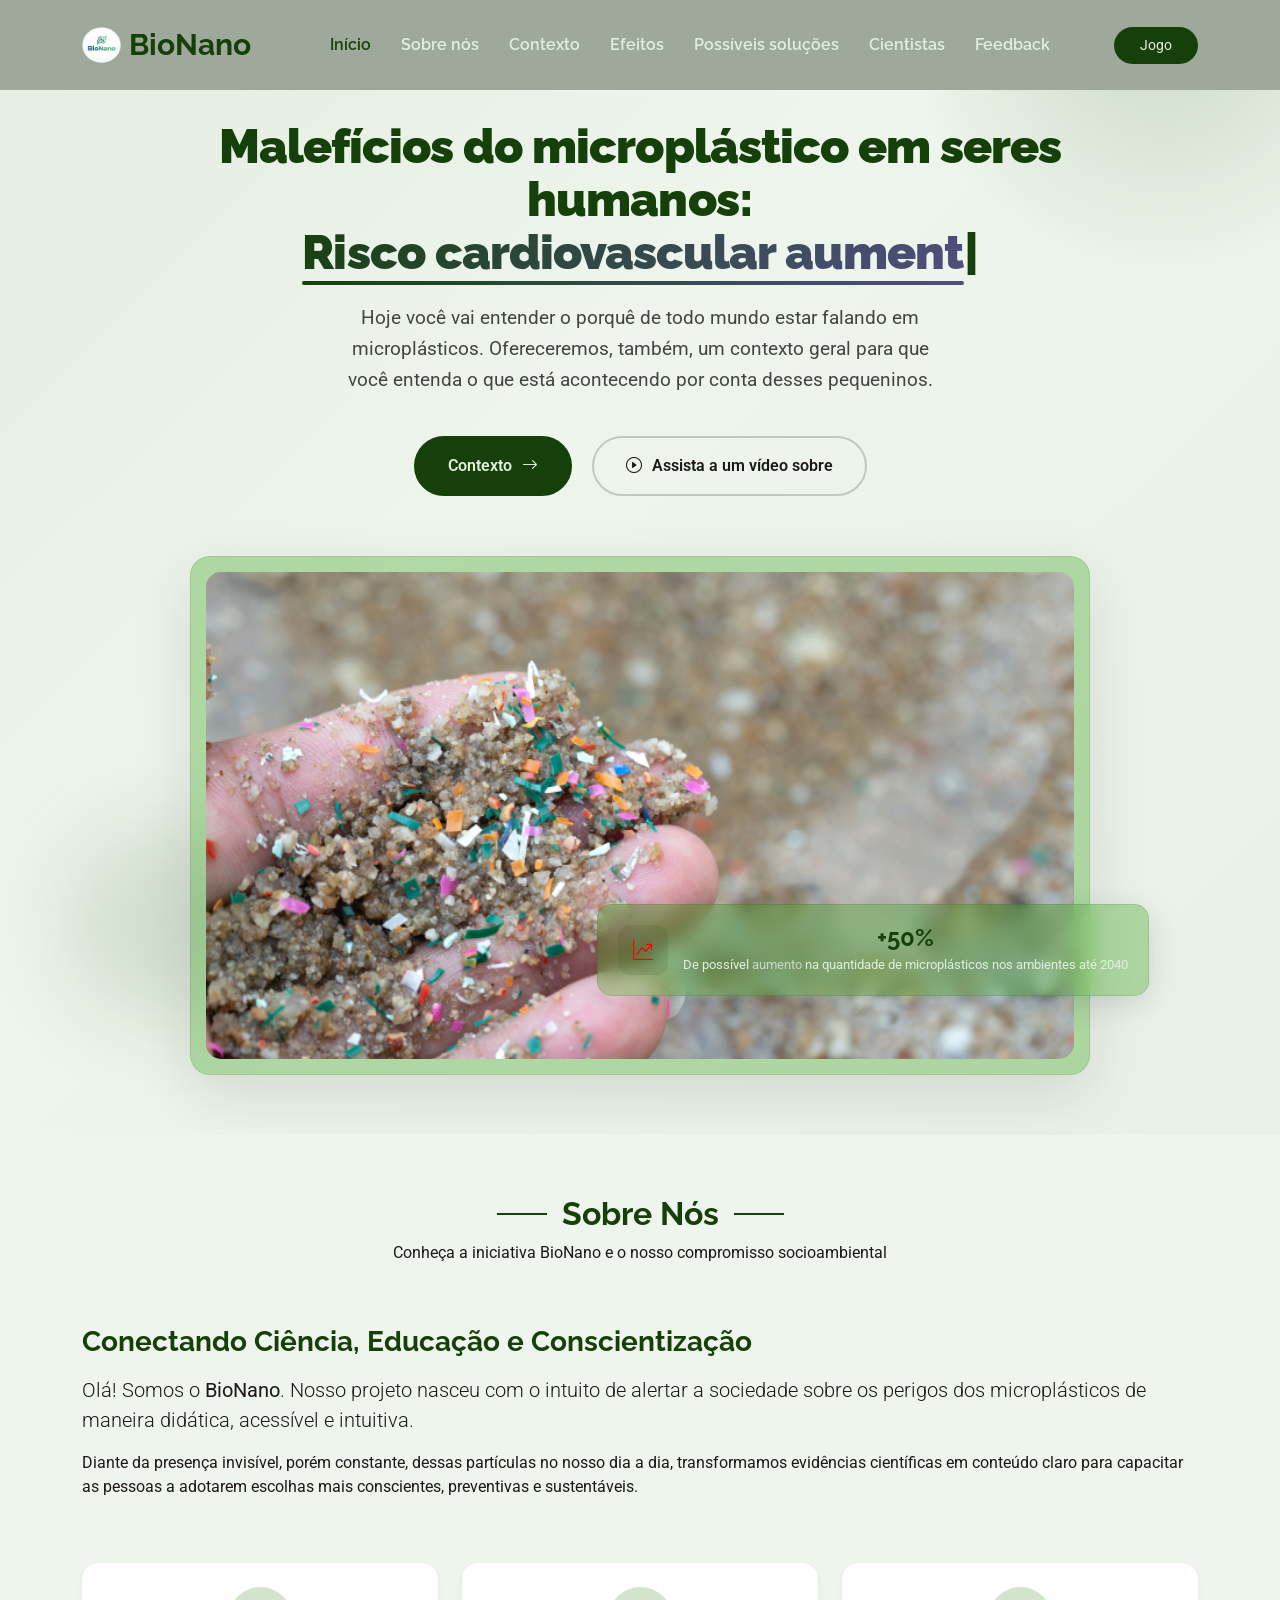
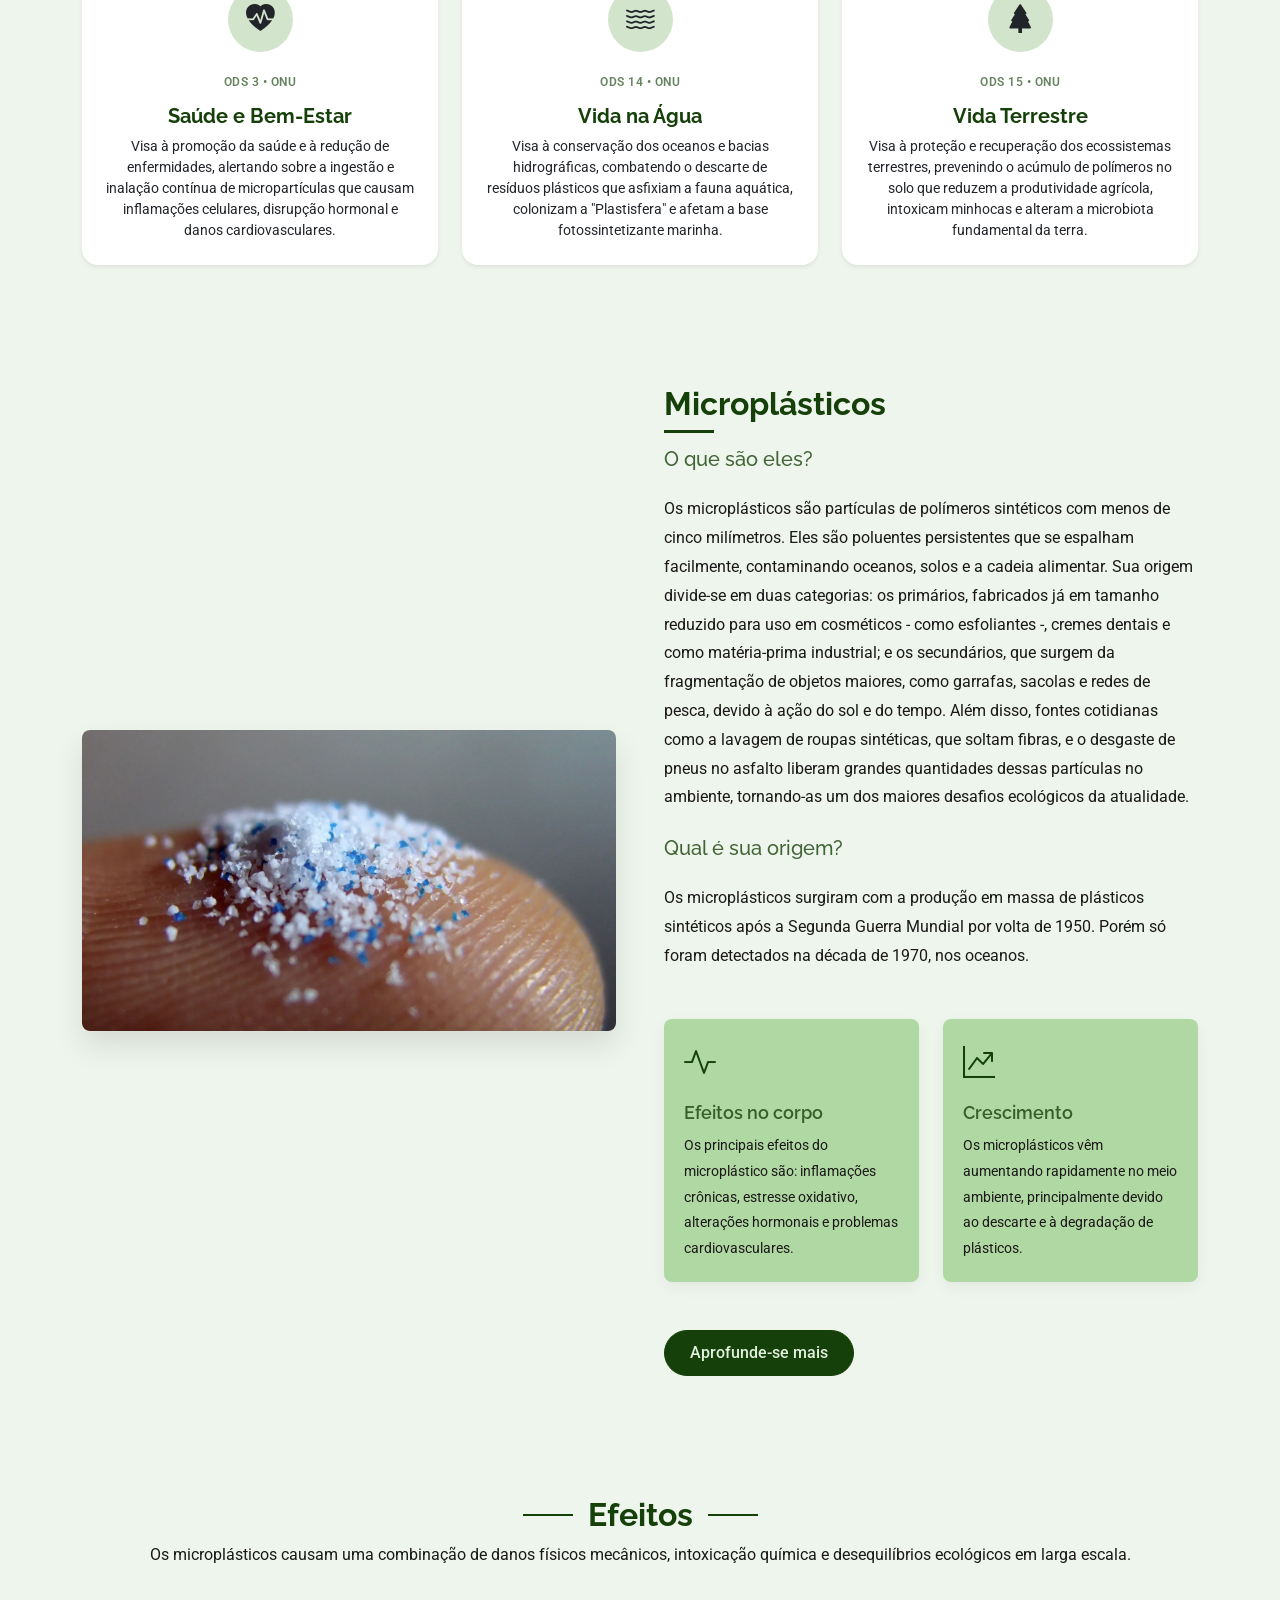
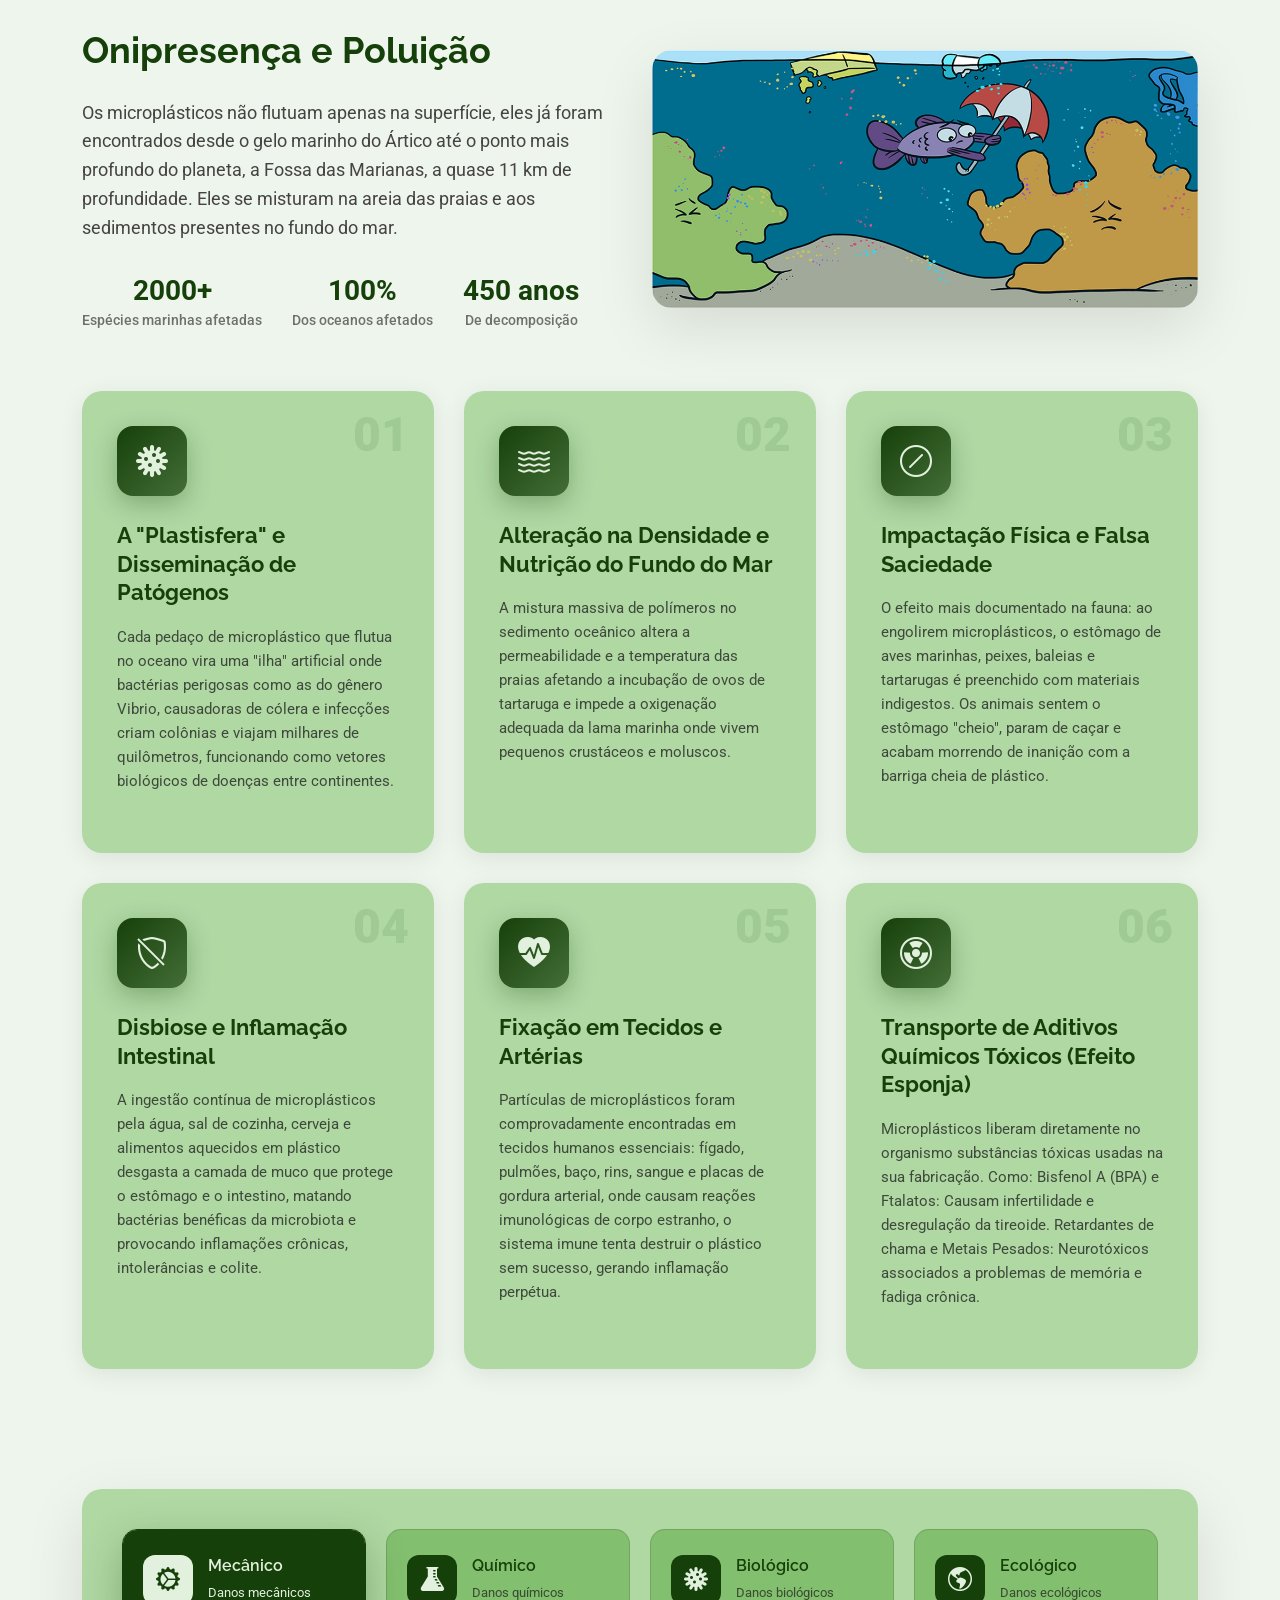
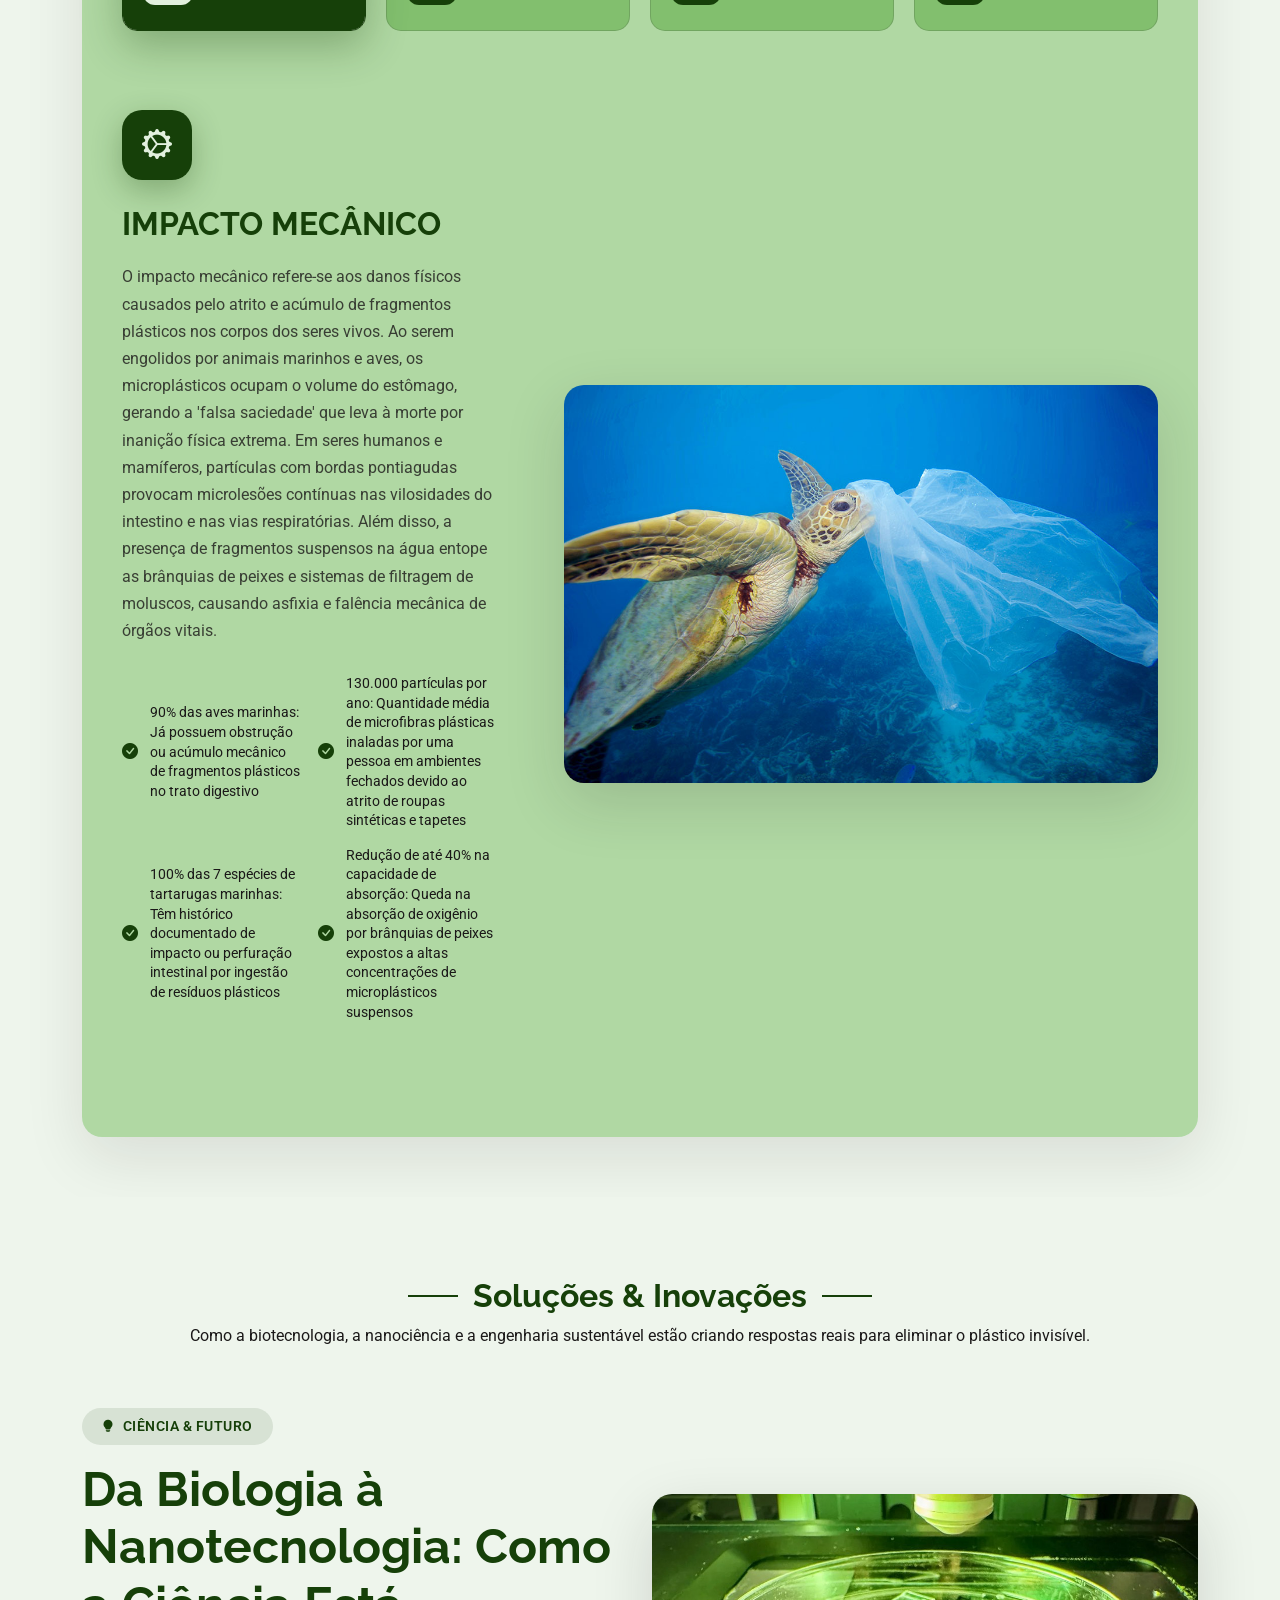
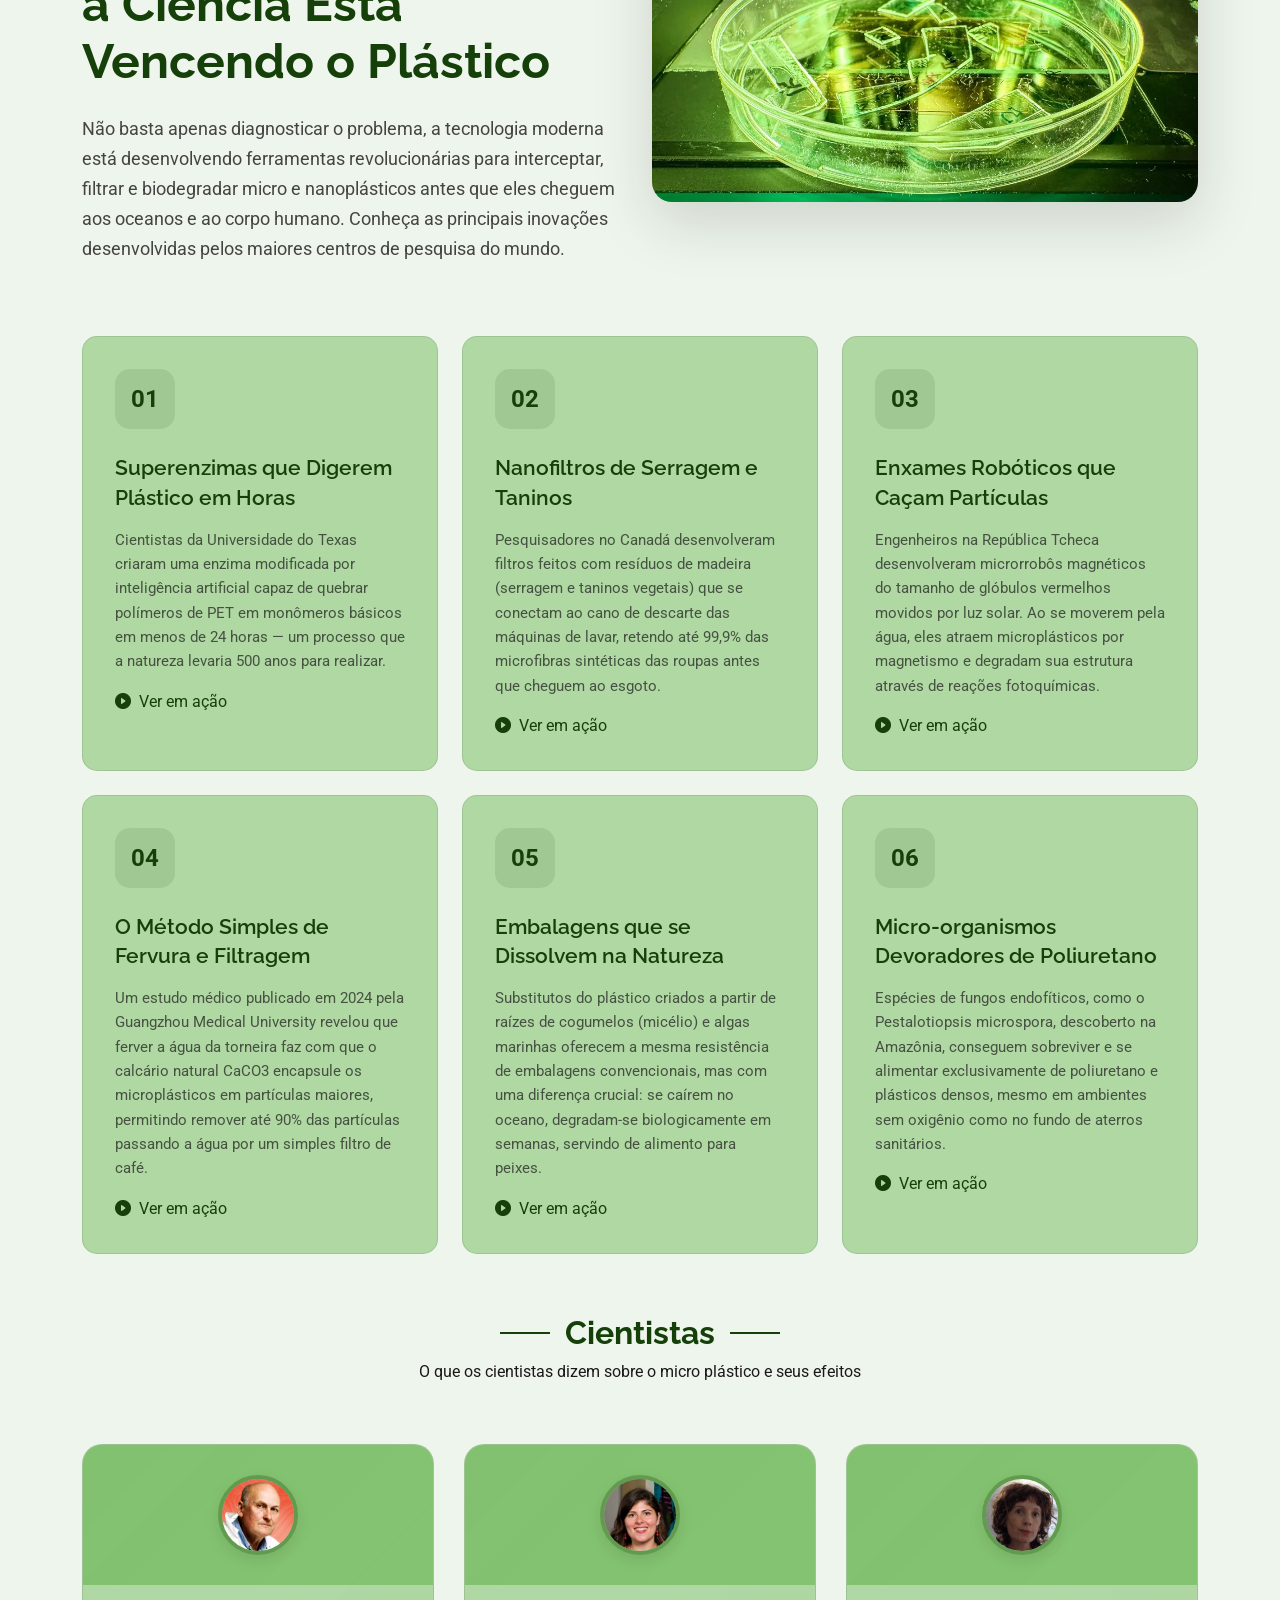
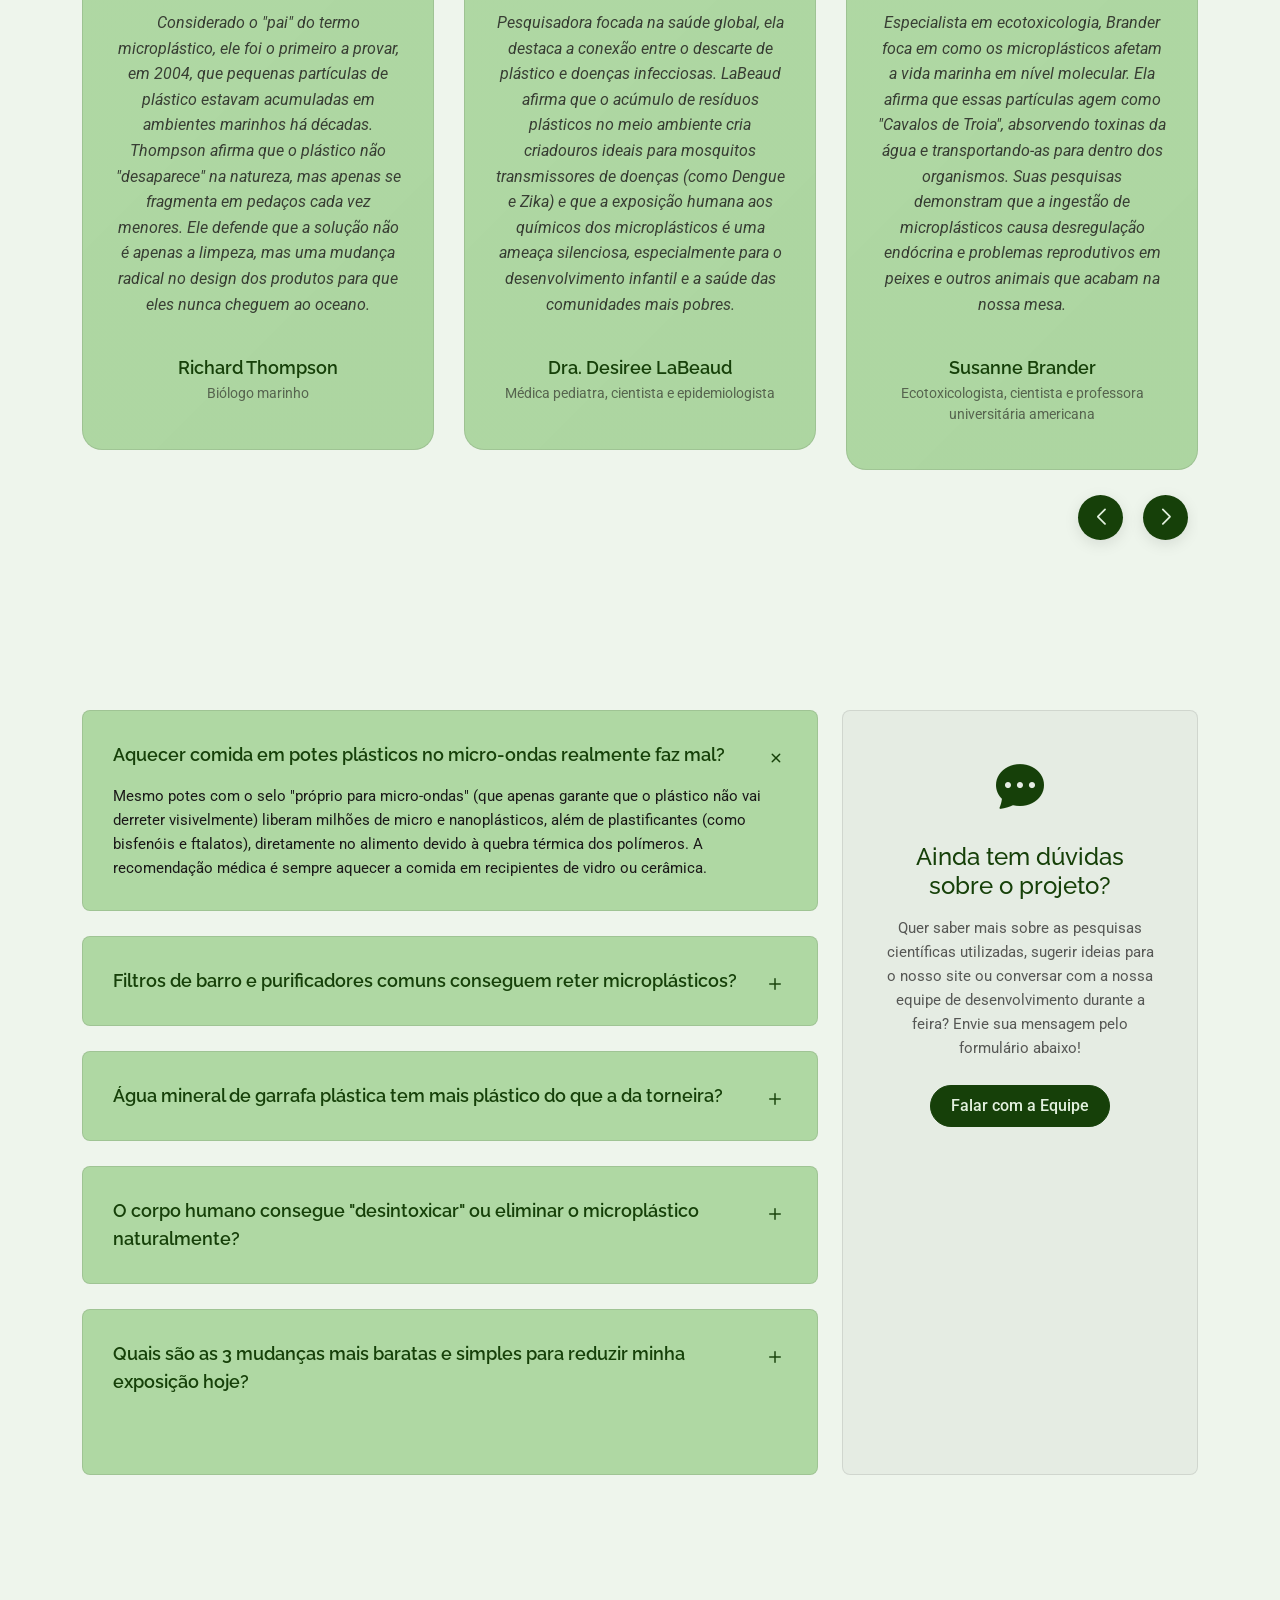
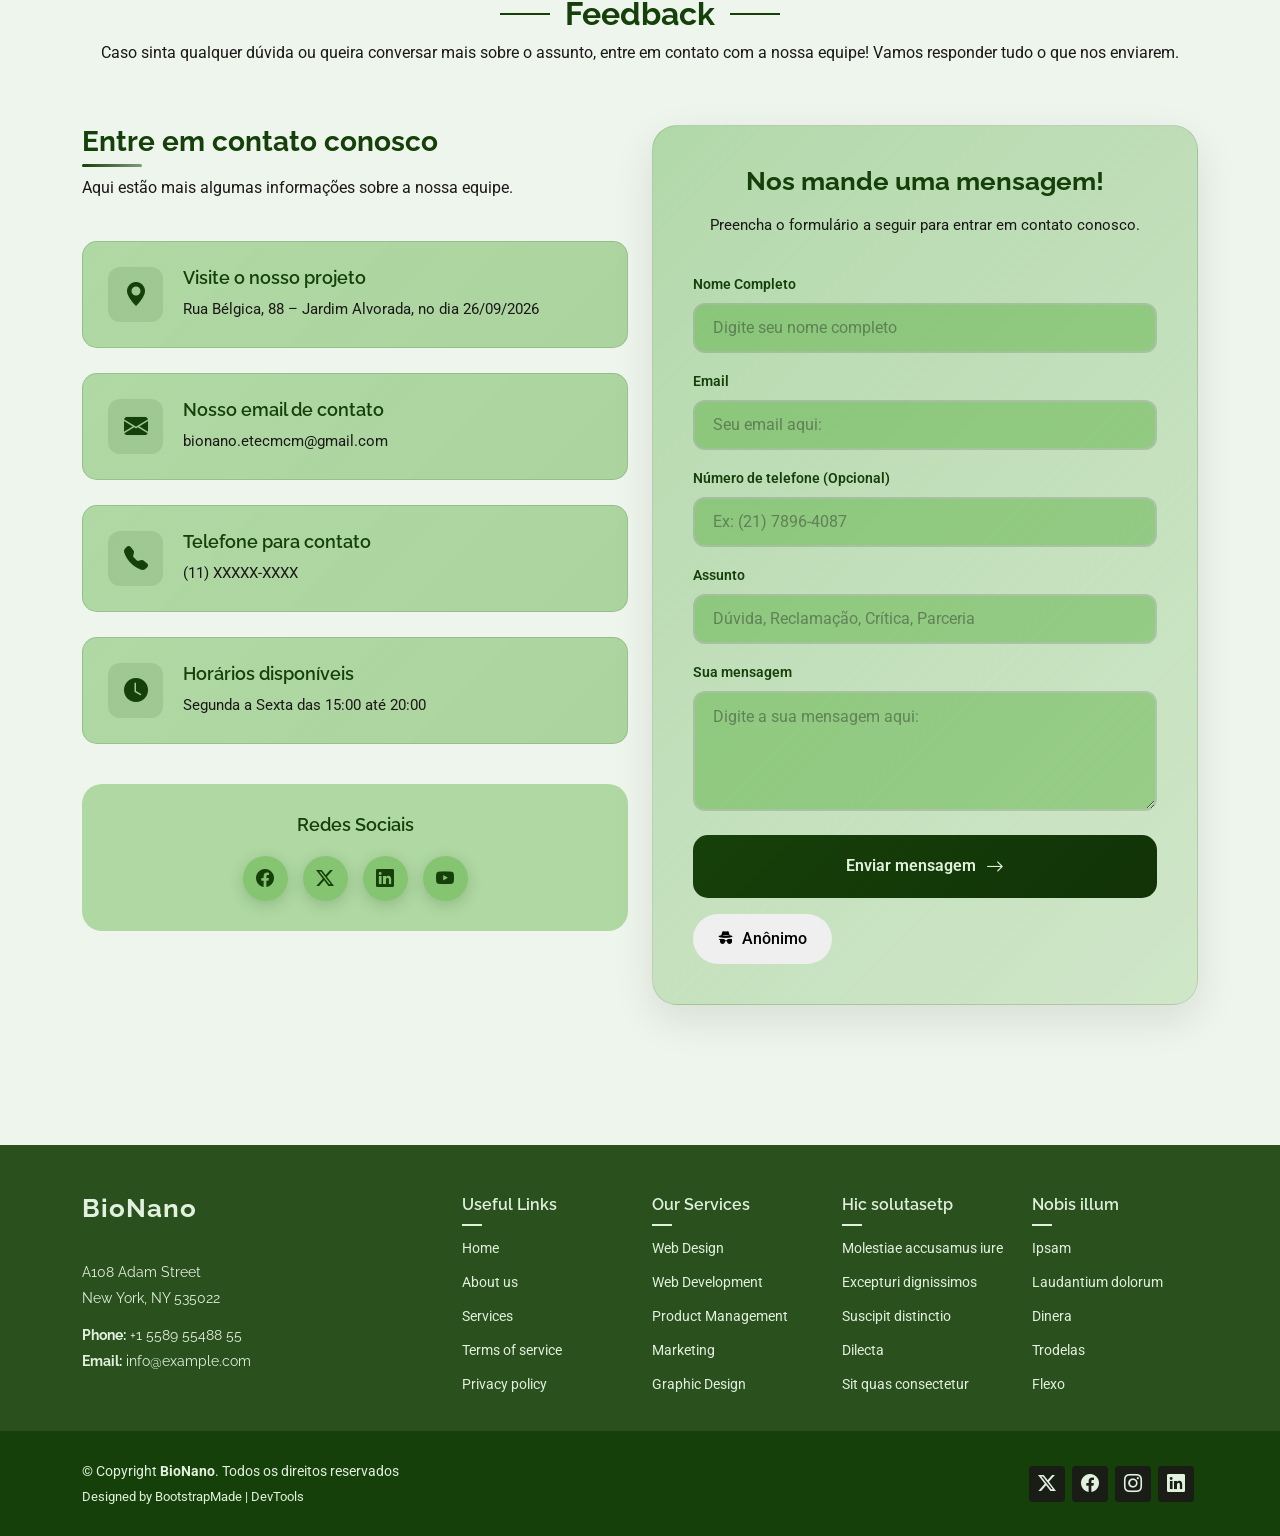
==== commit ae4f60d9: "correcao do email" ====
--- a/index.html
+++ b/index.html
@@ -1135,7 +1135,7 @@
                     </div>
                     <div class="info-content">
                       <h5>Nosso email de contato</h5>
-                      <p>vinisvicentini@gmail.com</p>
+                      <p>bionano.etecmcm@gmail.com</p>
                     </div>
                   </div>
 
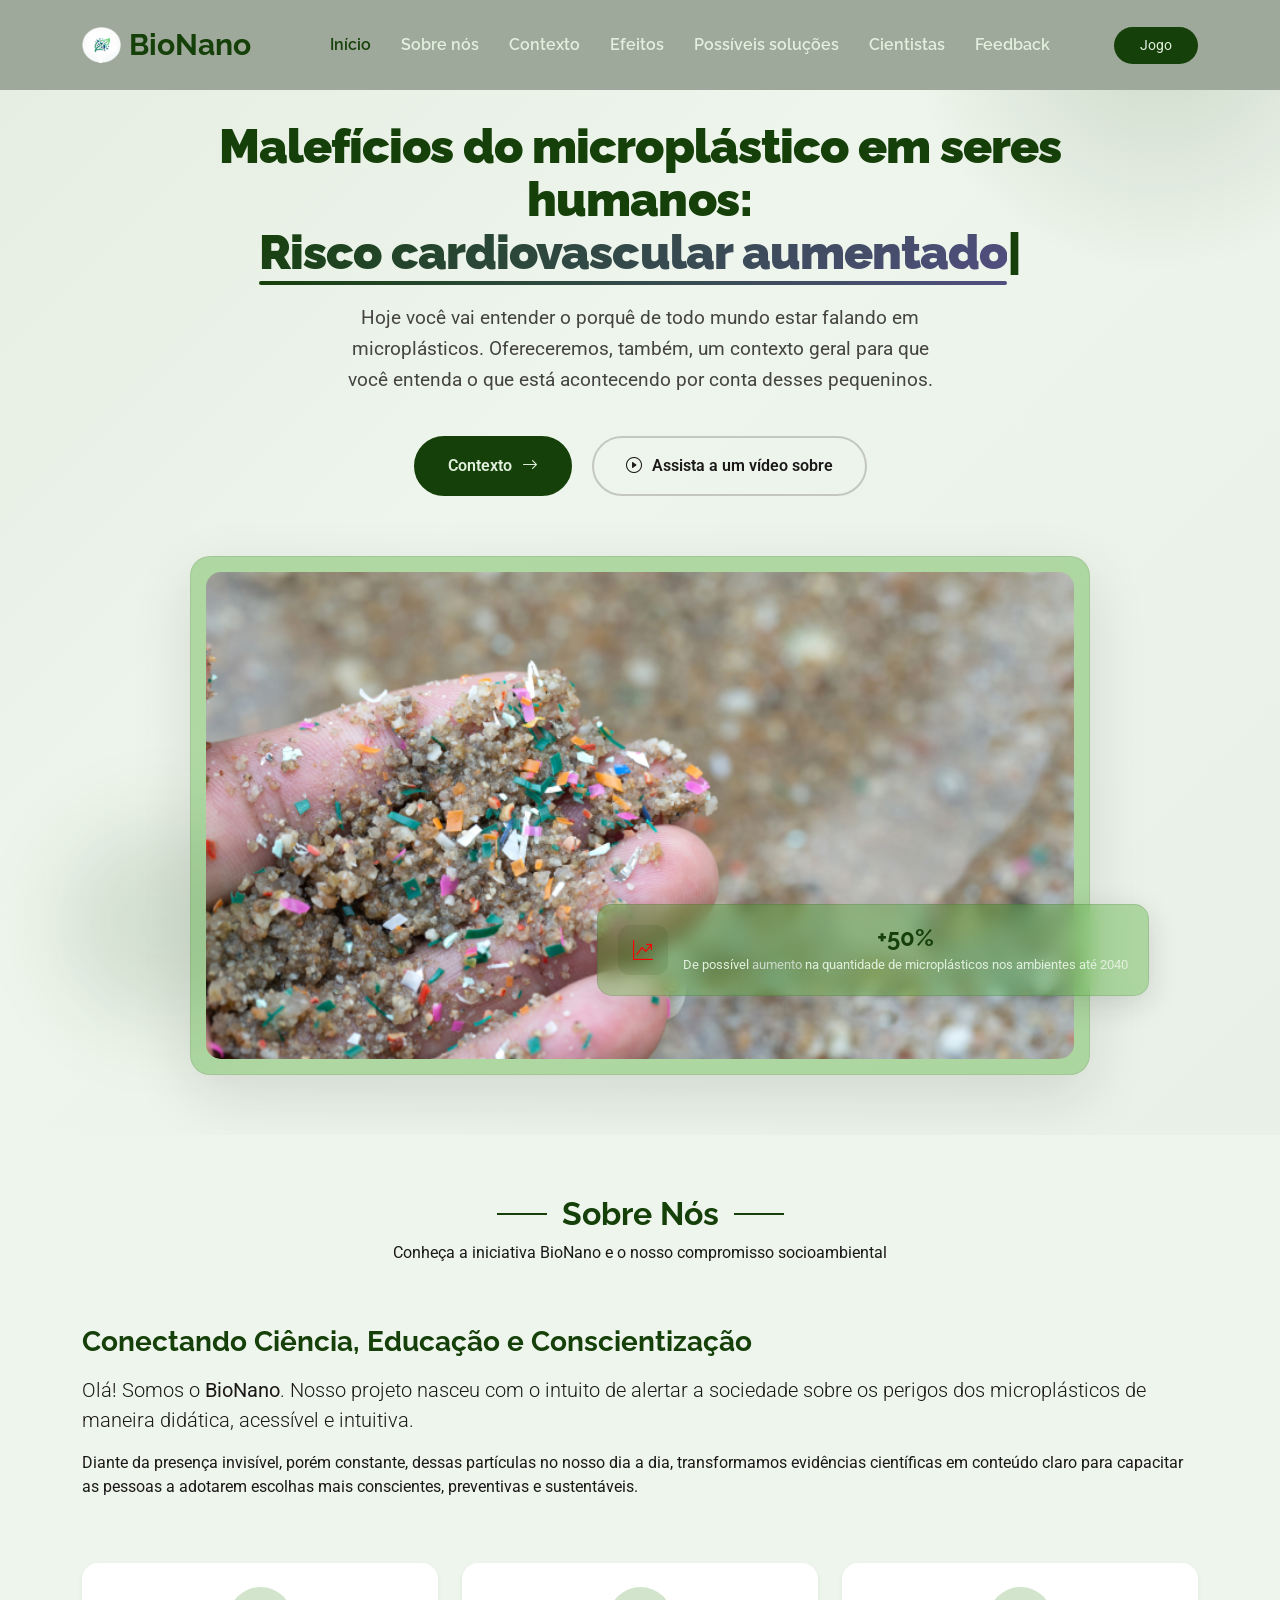
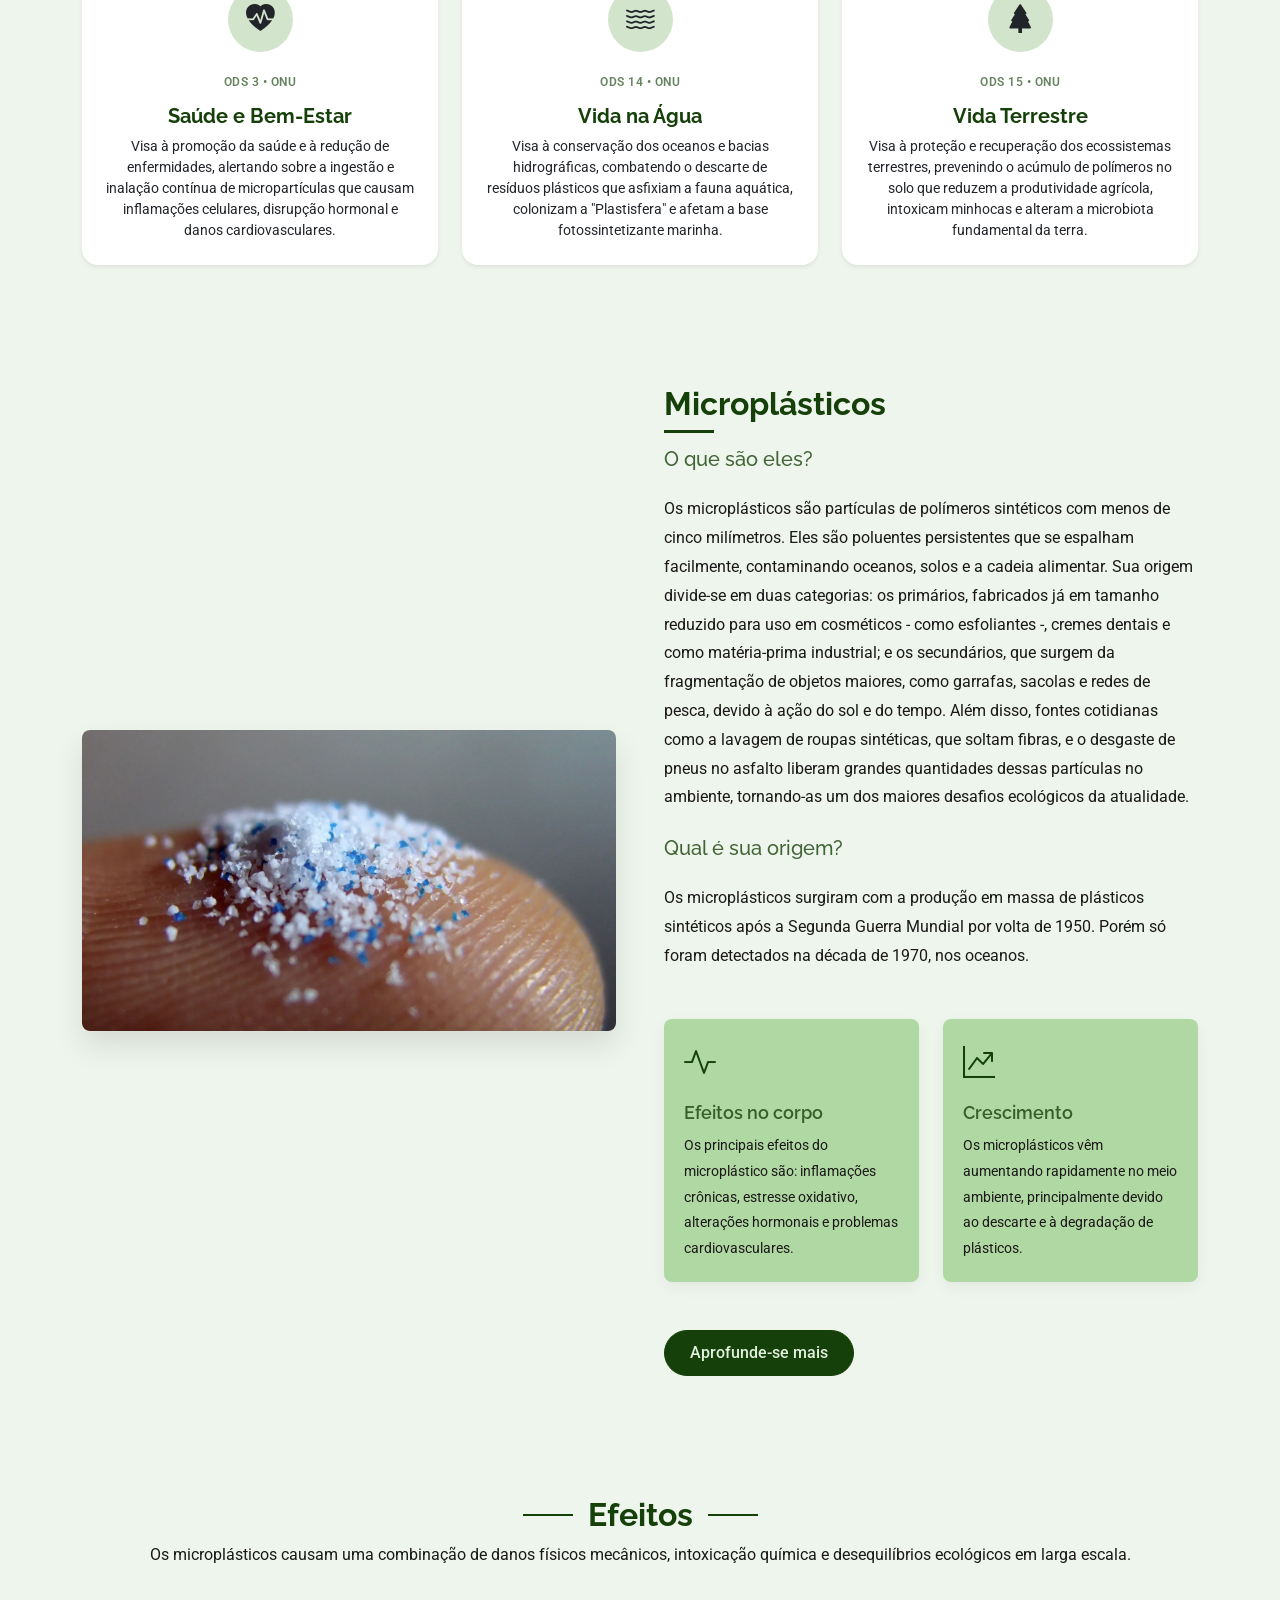
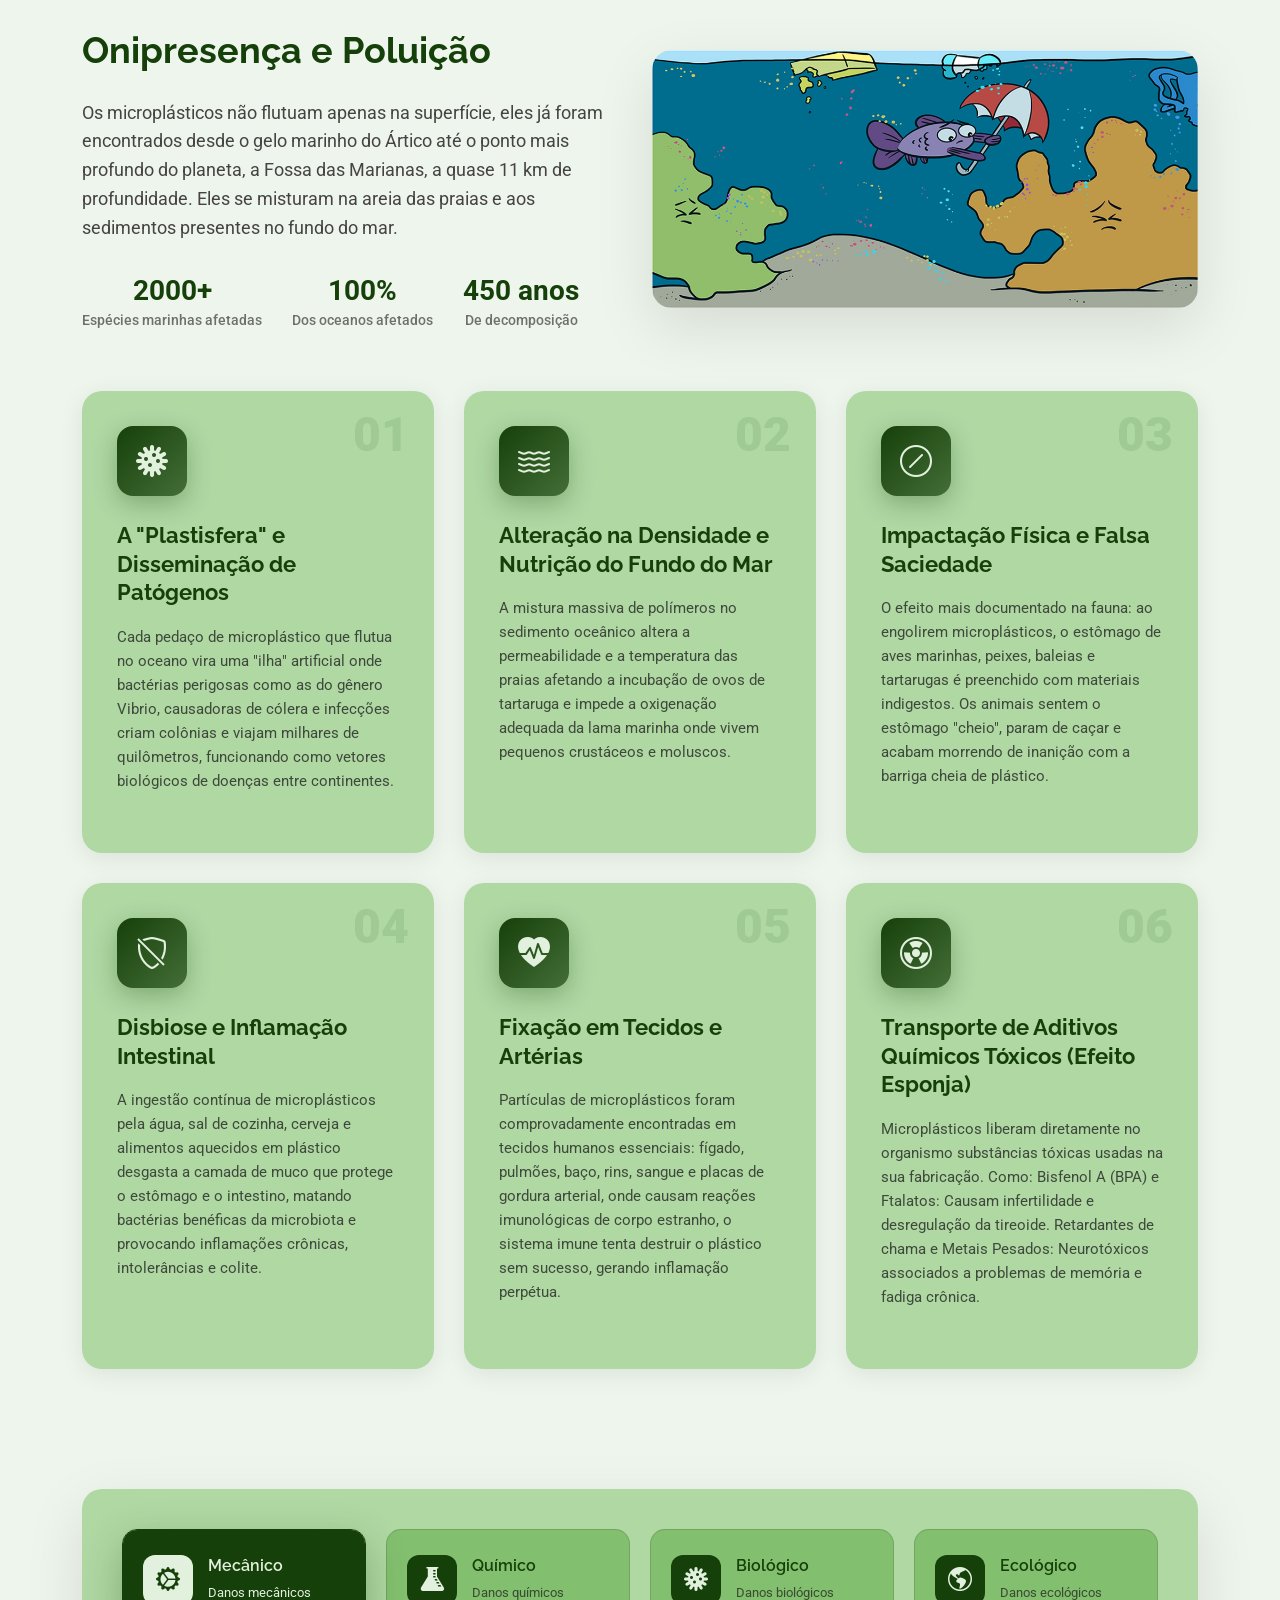
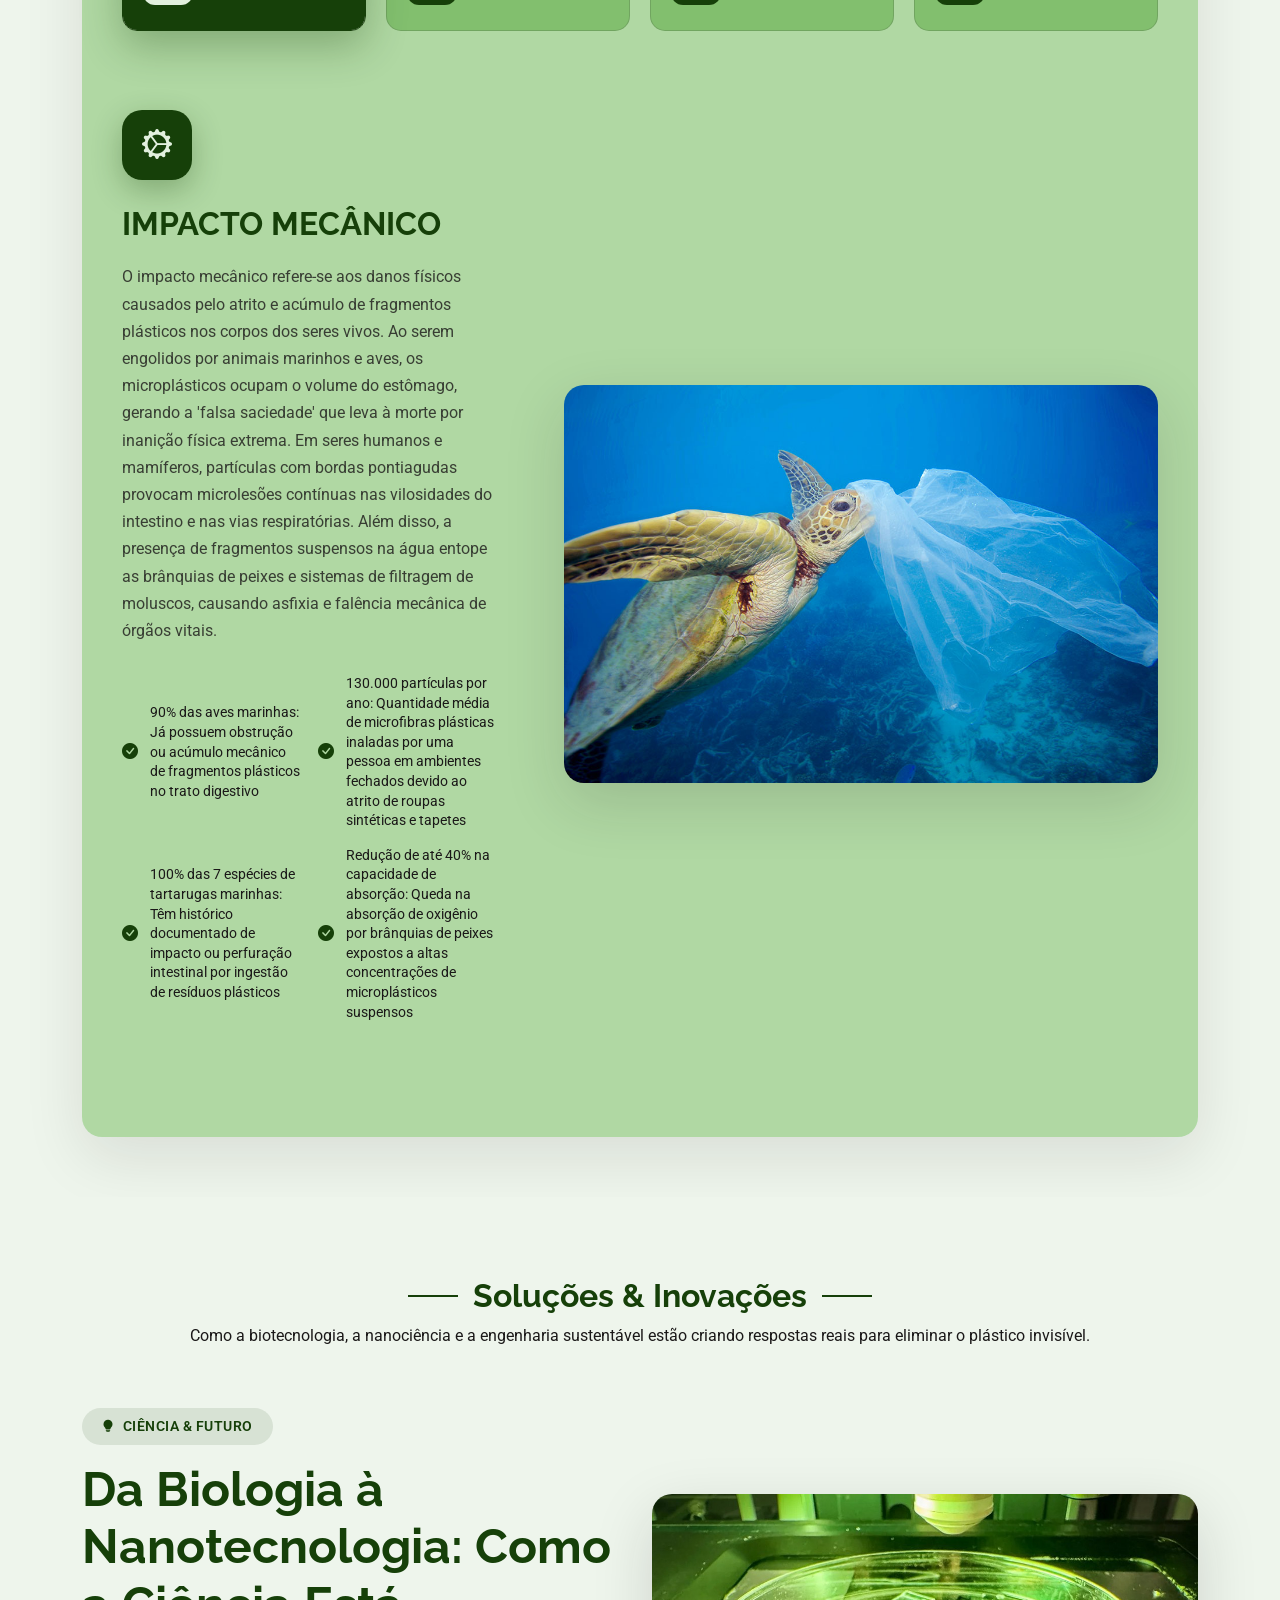
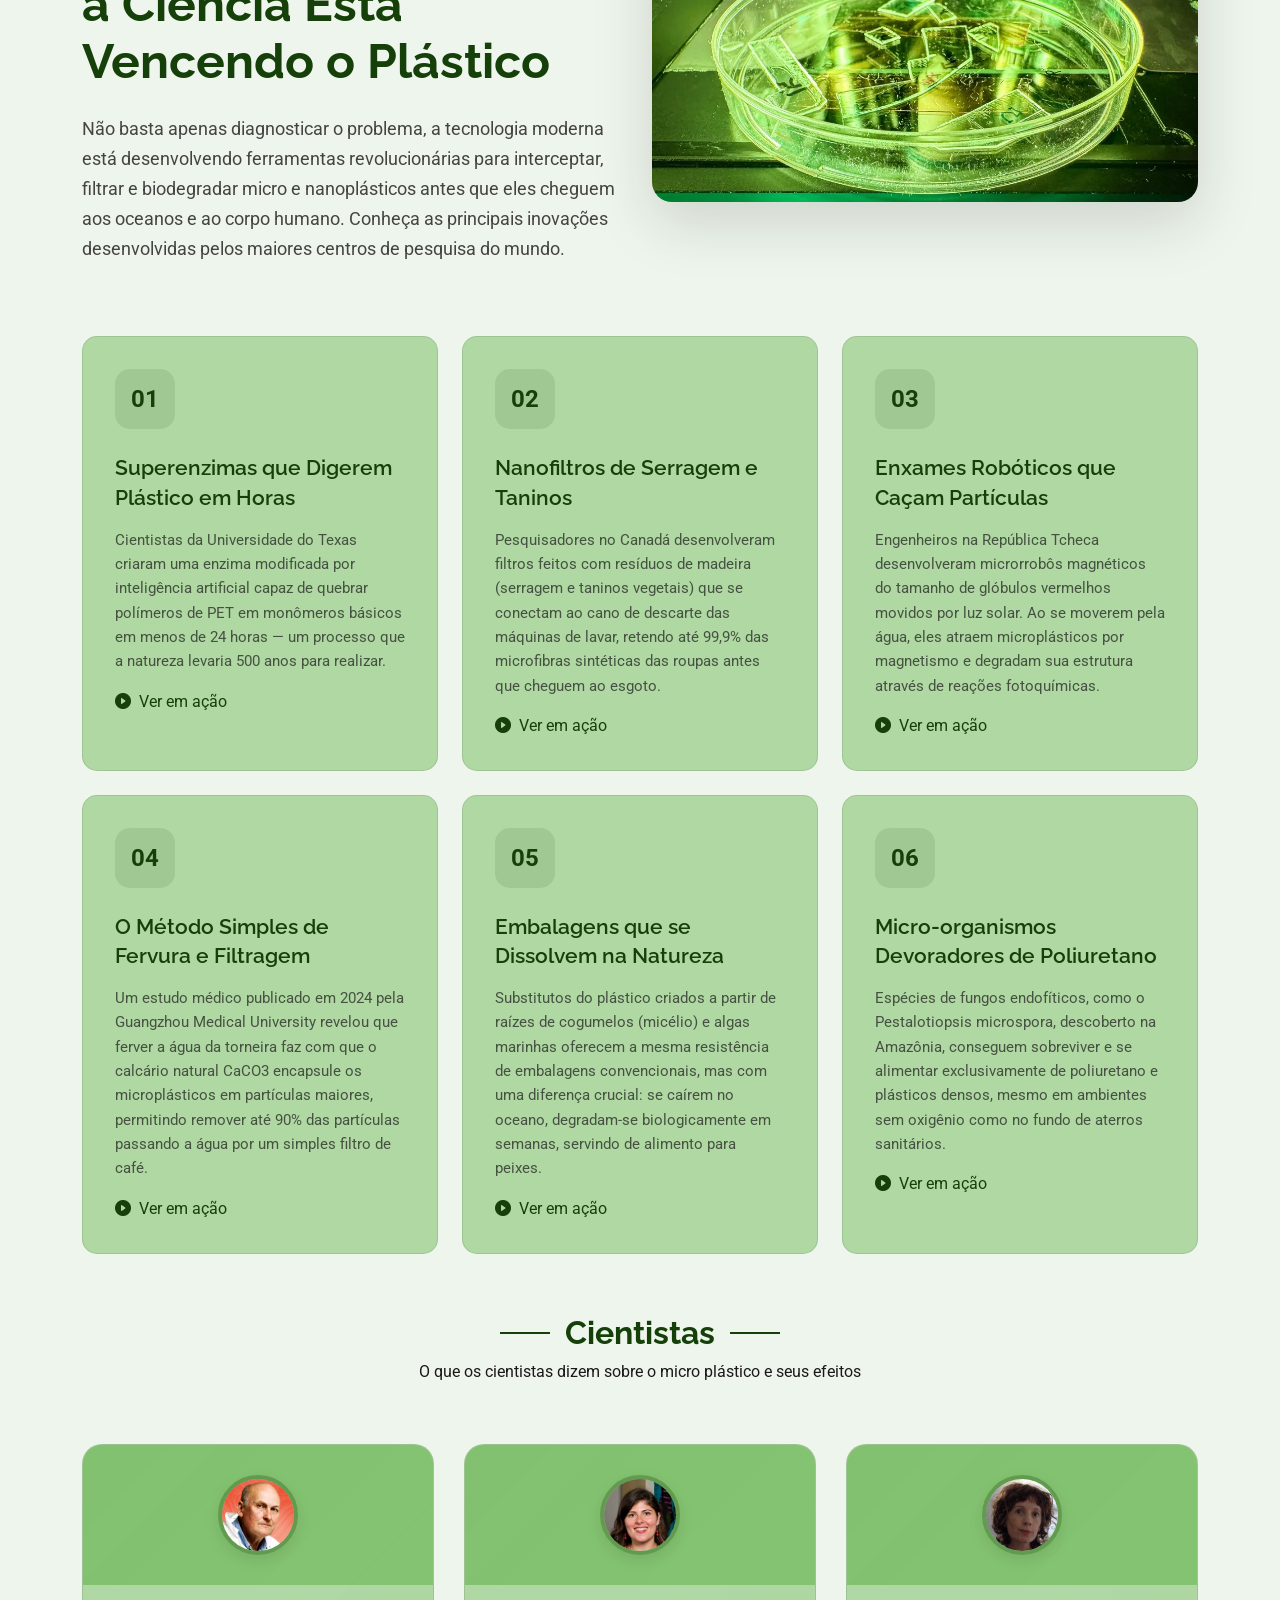
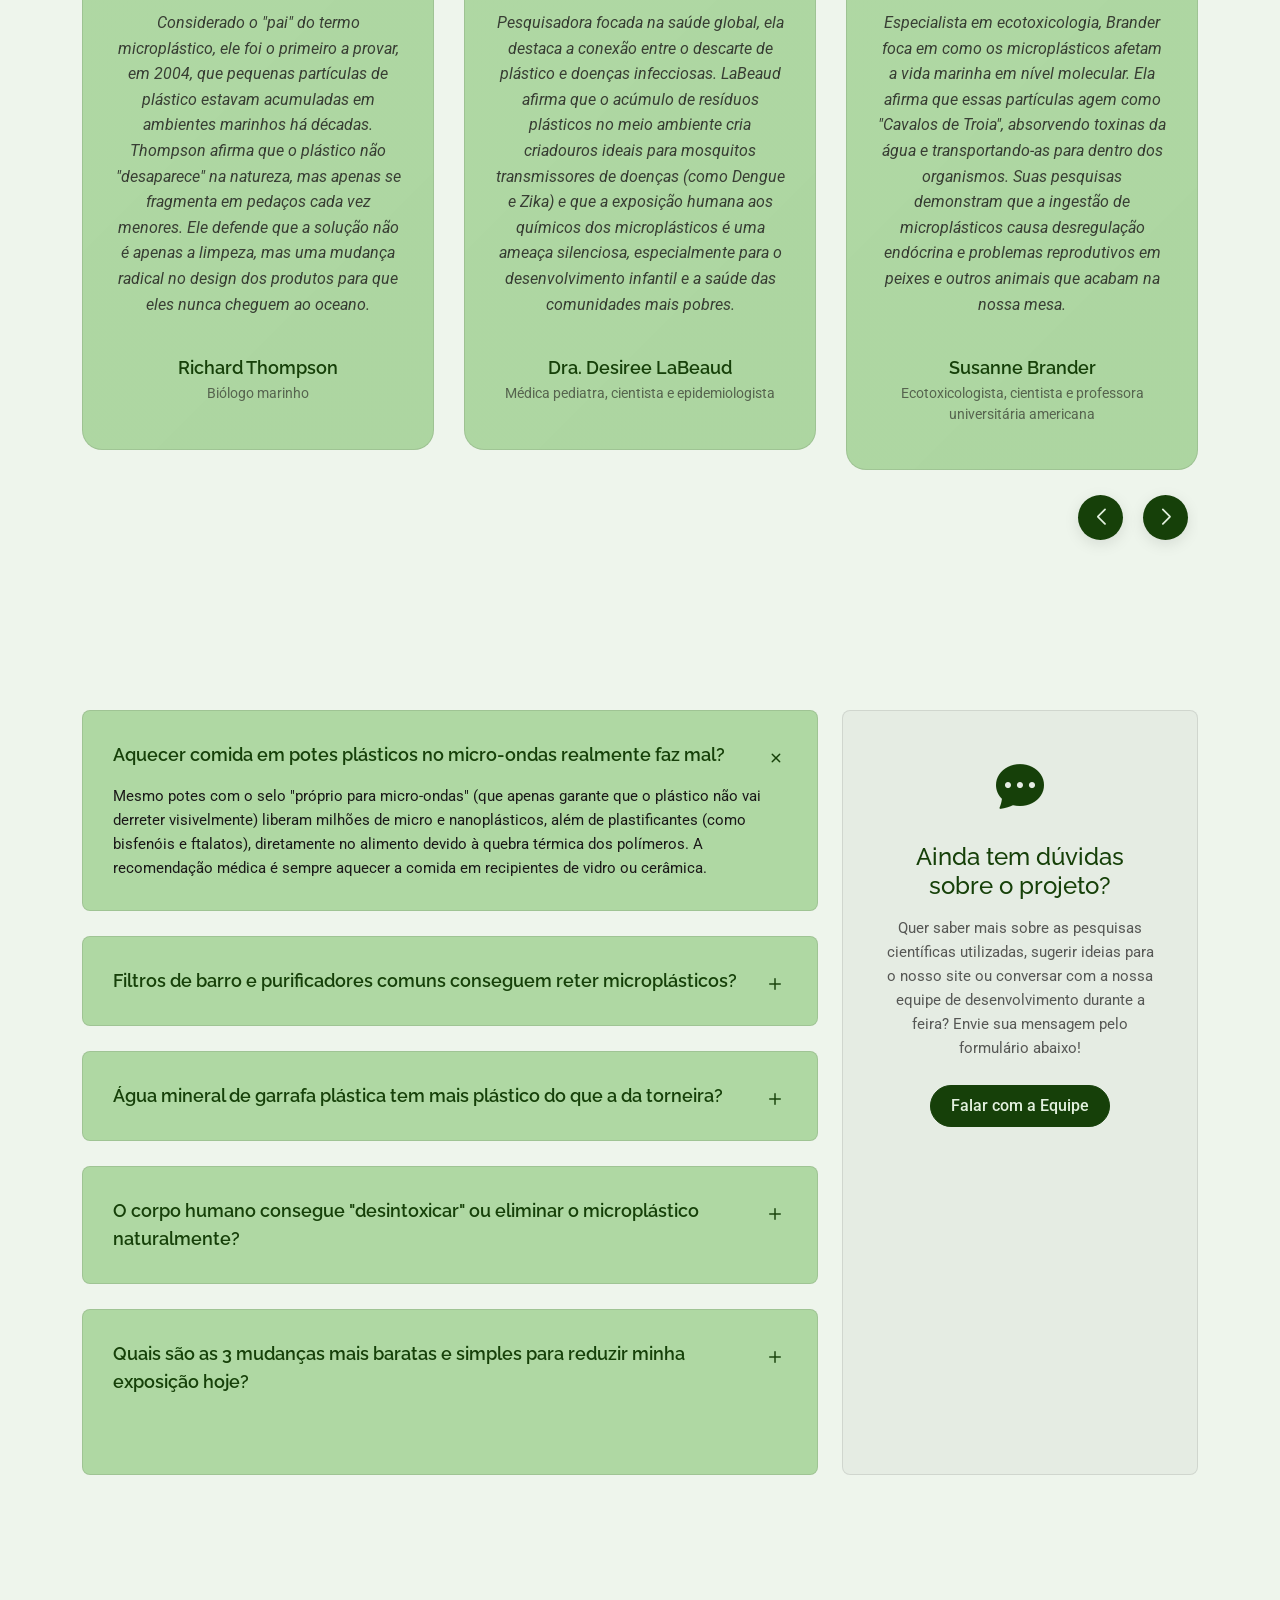
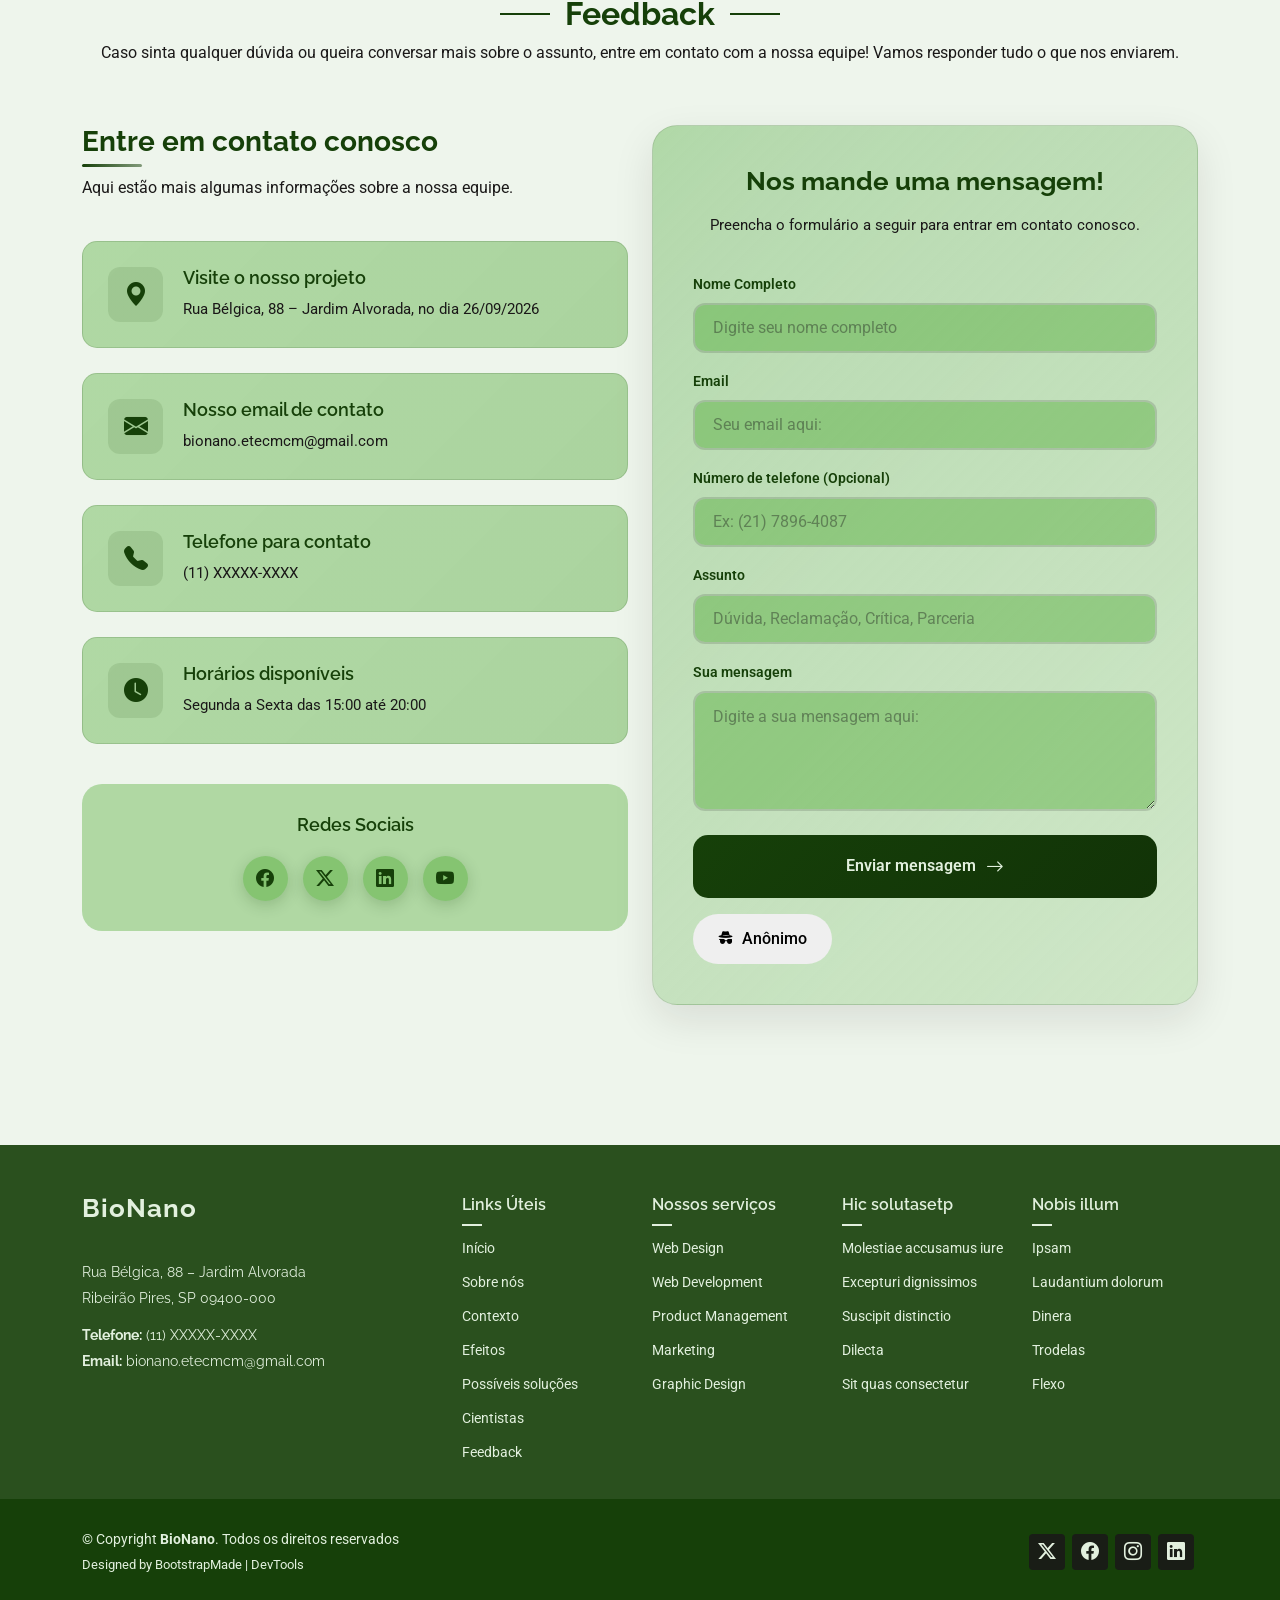
==== commit 43cb88d4: "arrumando logo" ====
--- a/index.html
+++ b/index.html
@@ -45,7 +45,7 @@
     <div class="container position-relative d-flex align-items-center justify-content-between">
 
       <a href="index.html" class="logo d-flex align-items-center me-auto me-xl-0">
-        <img src="assets/img/BioNano-Logo.png" alt="">
+        <img src="assets/img/BioNano-Frente.png" alt="">
         <h1 class="sitename">BioNano</h1>
       </a>
 
@@ -1179,7 +1179,7 @@
                   <p>Preencha o formulário a seguir para entrar em contato conosco.</p>
                 </div>
 
-                <form id="feedbackForm" action="https://formsubmit.co/ajax/vinisvicentini@gmail.com" method="POST"
+                <form id="feedbackForm" action="https://formsubmit.co/ajax/bionano.etecmcm@gmail.com" method="POST"
                   class="php-email-form">
                   <input type="hidden" name="_captcha" value="false">
                   <input type="hidden" name="_subject" value="Novo Feedback - BioNano">
@@ -1247,26 +1247,28 @@
               <span class="sitename">BioNano</span>
             </a>
             <div class="footer-contact pt-3">
-              <p>A108 Adam Street</p>
-              <p>New York, NY 535022</p>
-              <p class="mt-3"><strong>Phone:</strong> <span>+1 5589 55488 55</span></p>
-              <p><strong>Email:</strong> <span>info@example.com</span></p>
+              <p>Rua Bélgica, 88 – Jardim Alvorada</p>
+              <p>Ribeirão Pires, SP 09400-000</p>
+              <p class="mt-3"><strong>Telefone:</strong> <span>(11) XXXXX-XXXX</span></p>
+              <p><strong>Email:</strong> <span>bionano.etecmcm@gmail.com</span></p>
             </div>
           </div>
 
           <div class="col-lg-2 col-md-3 footer-links">
-            <h4>Useful Links</h4>
+            <h4>Links Úteis</h4>
             <ul>
-              <li><a href="#">Home</a></li>
-              <li><a href="#">About us</a></li>
-              <li><a href="#">Services</a></li>
-              <li><a href="#">Terms of service</a></li>
-              <li><a href="#">Privacy policy</a></li>
+              <li><a href="#hero" class="active">Início</a></li>
+              <li><a href="#sobre-nos">Sobre nós</a></li>
+              <li><a href="#about">Contexto</a></li>
+              <li><a href="#features">Efeitos</a></li>
+              <li><a href="#services">Possíveis soluções</a></li>
+              <li><a href="#testimonials">Cientistas</a></li>
+              <li><a href="#contact">Feedback</a></li>
             </ul>
           </div>
 
           <div class="col-lg-2 col-md-3 footer-links">
-            <h4>Our Services</h4>
+            <h4>Nossos serviços</h4>
             <ul>
               <li><a href="#">Web Design</a></li>
               <li><a href="#">Web Development</a></li>
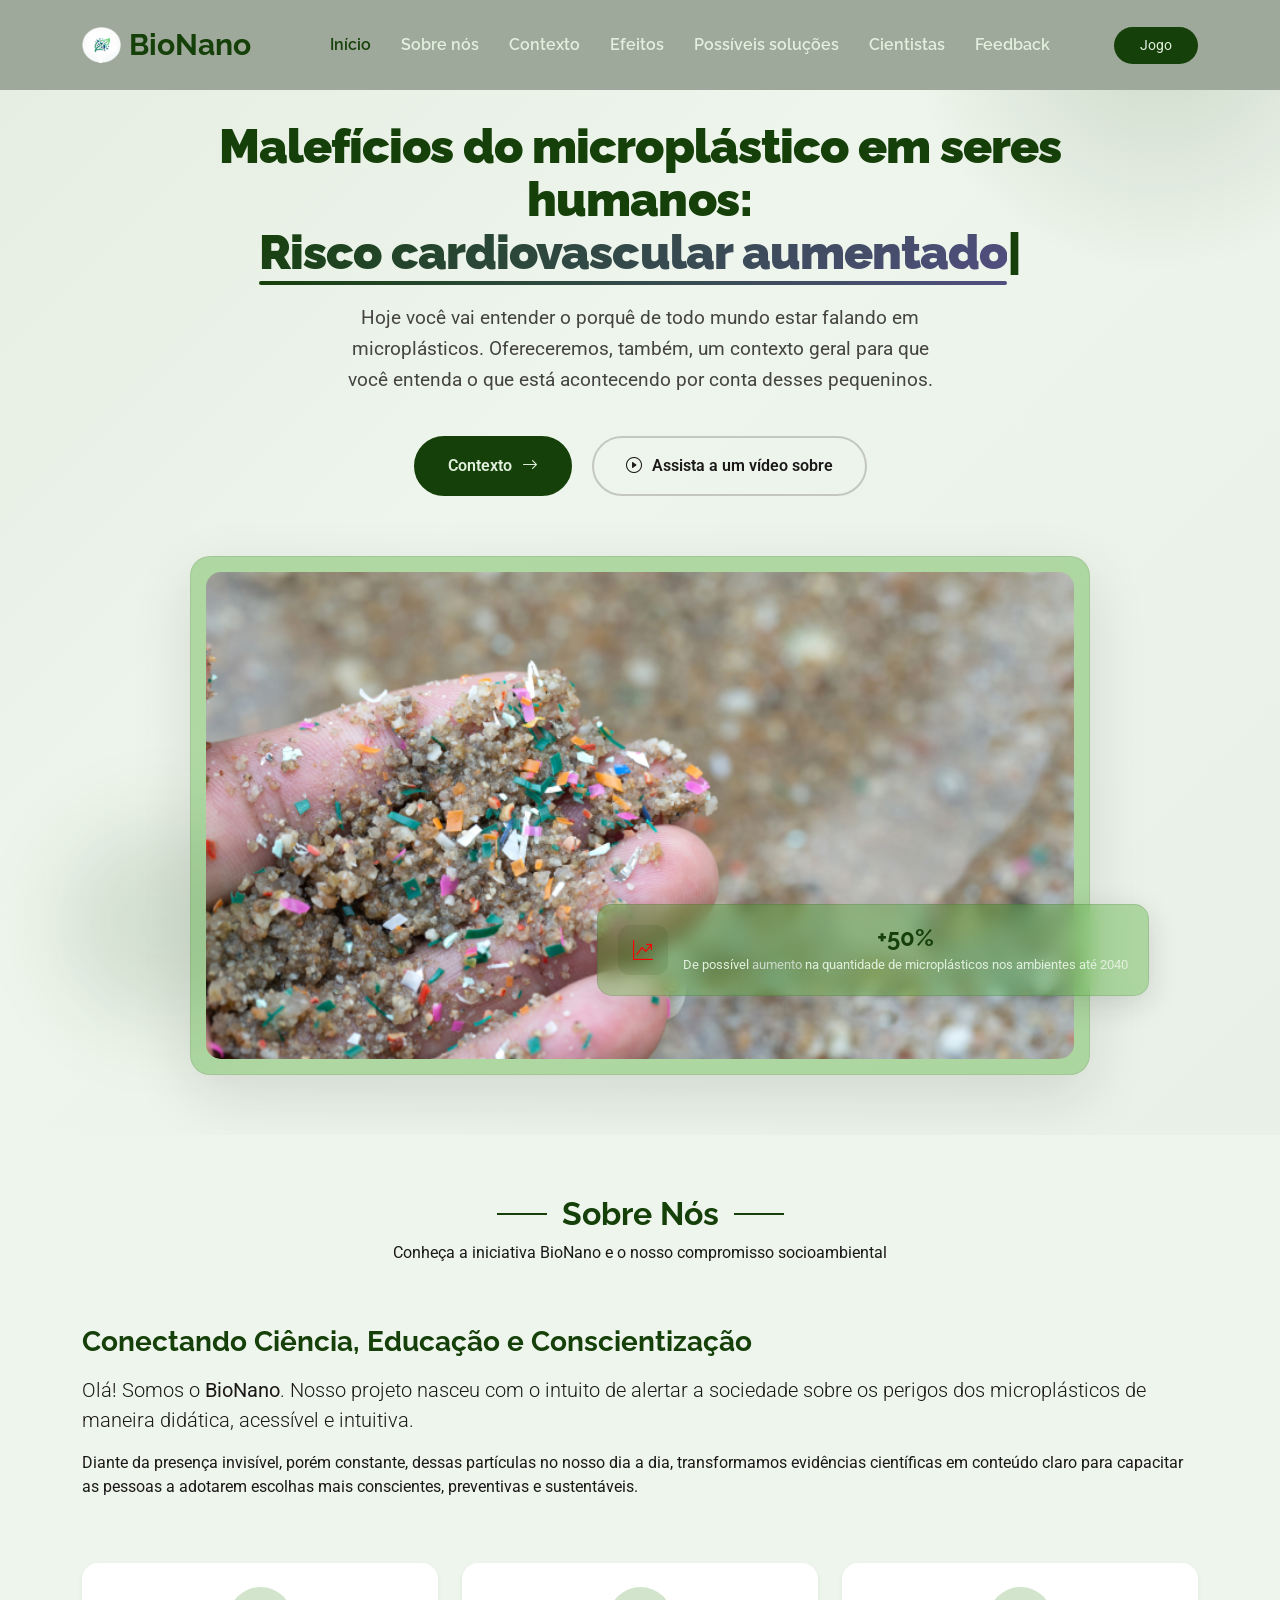
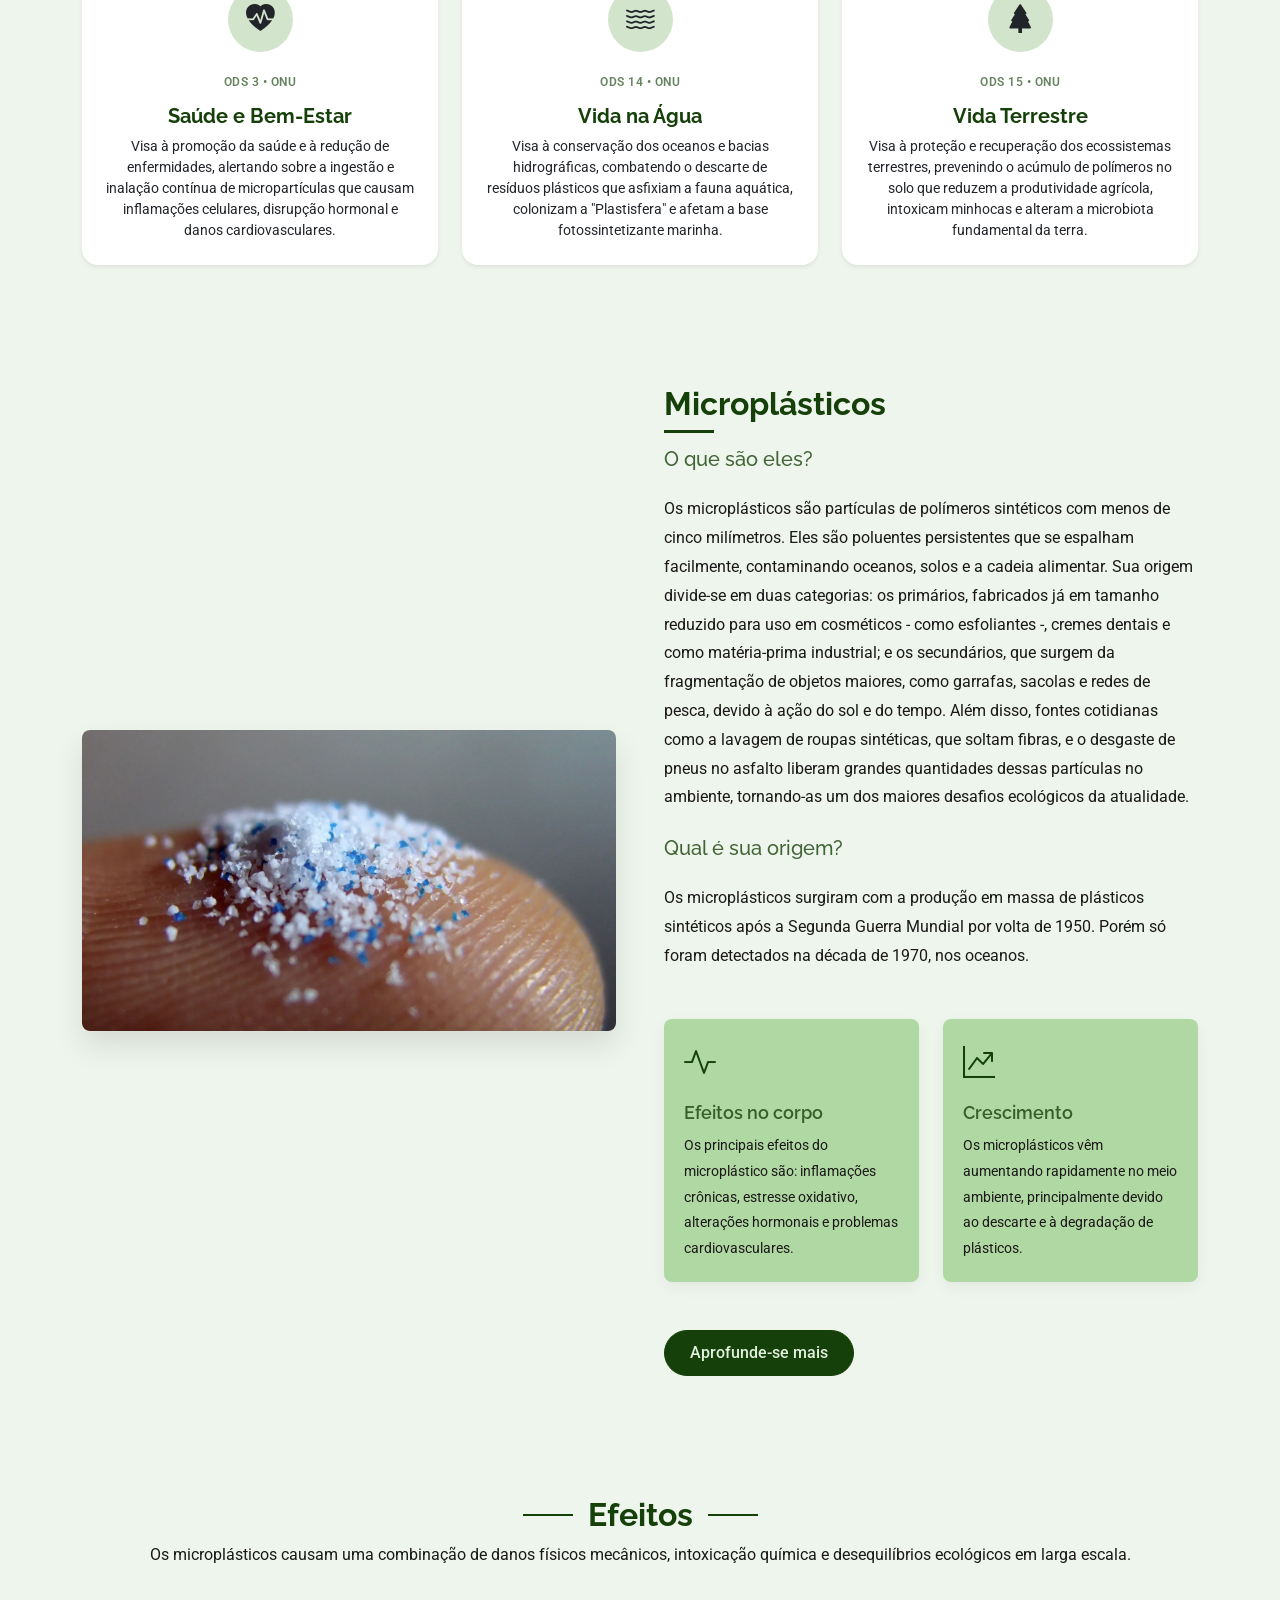
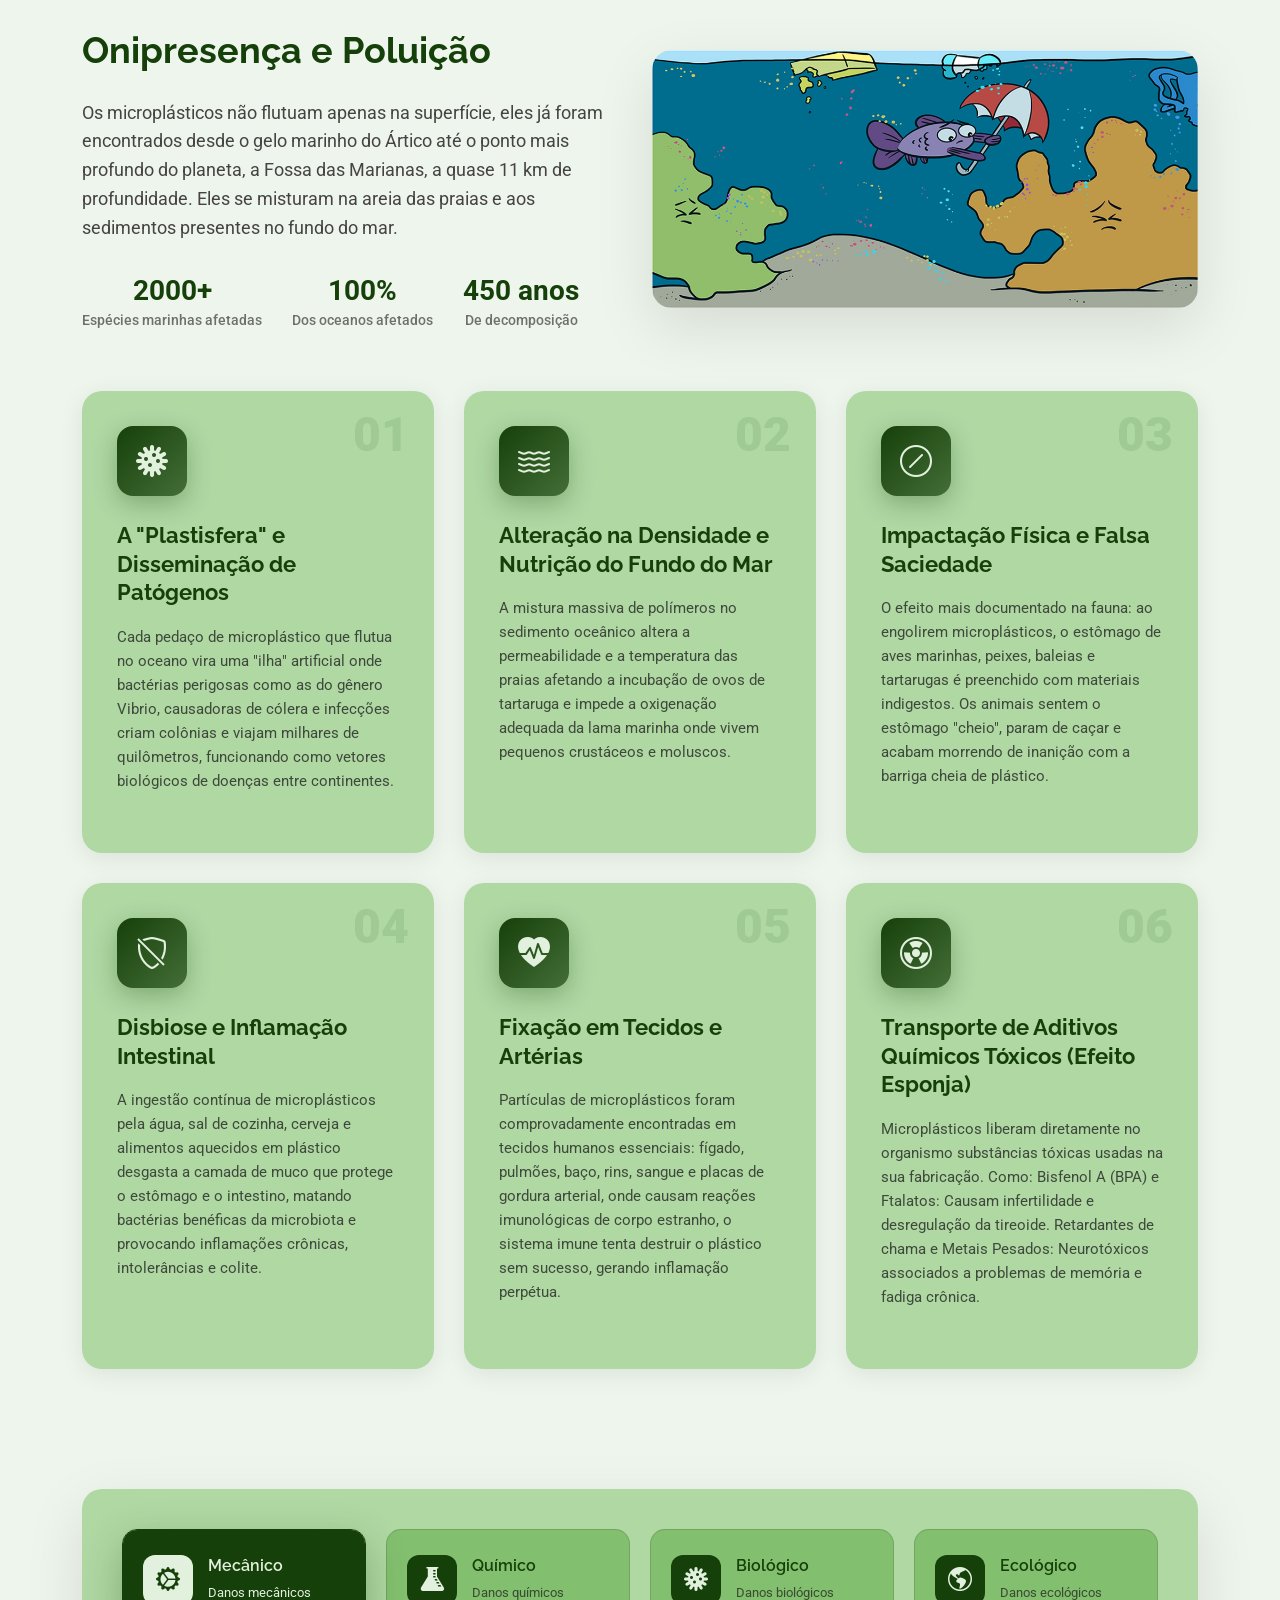
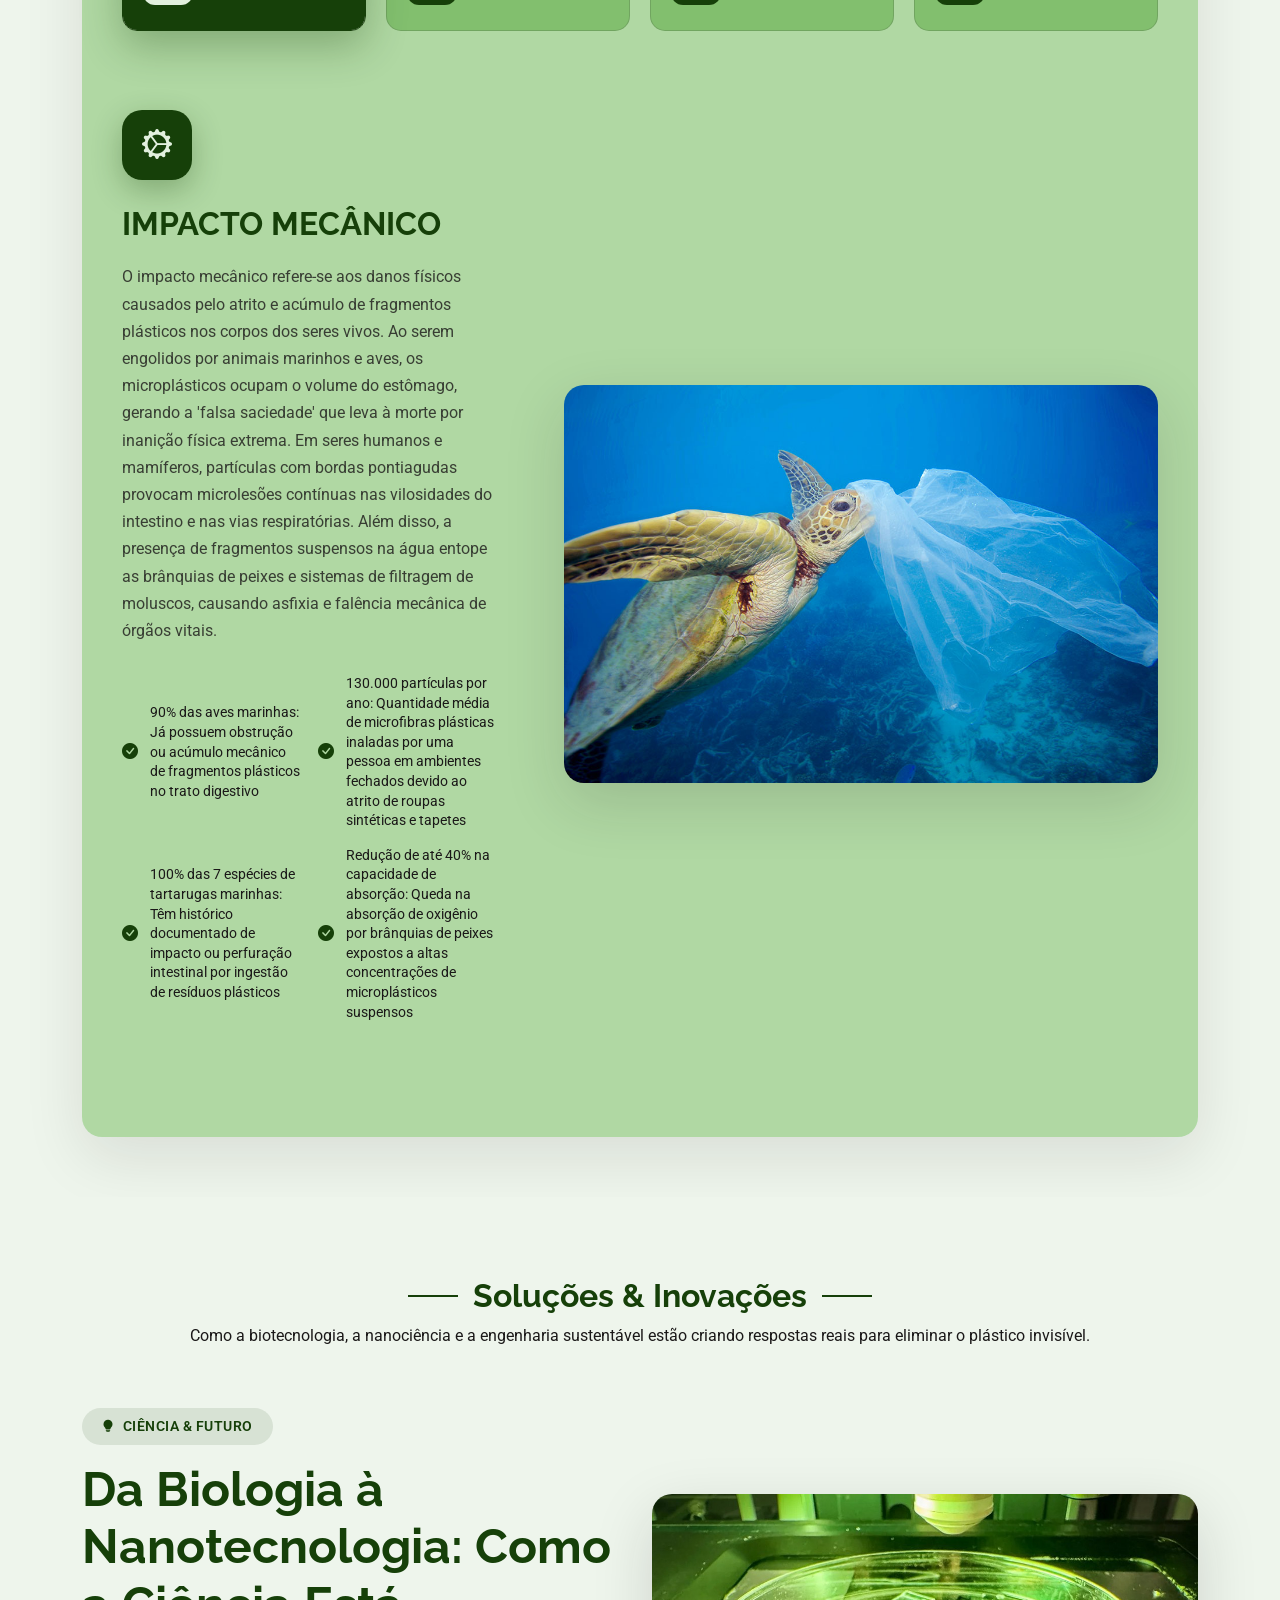
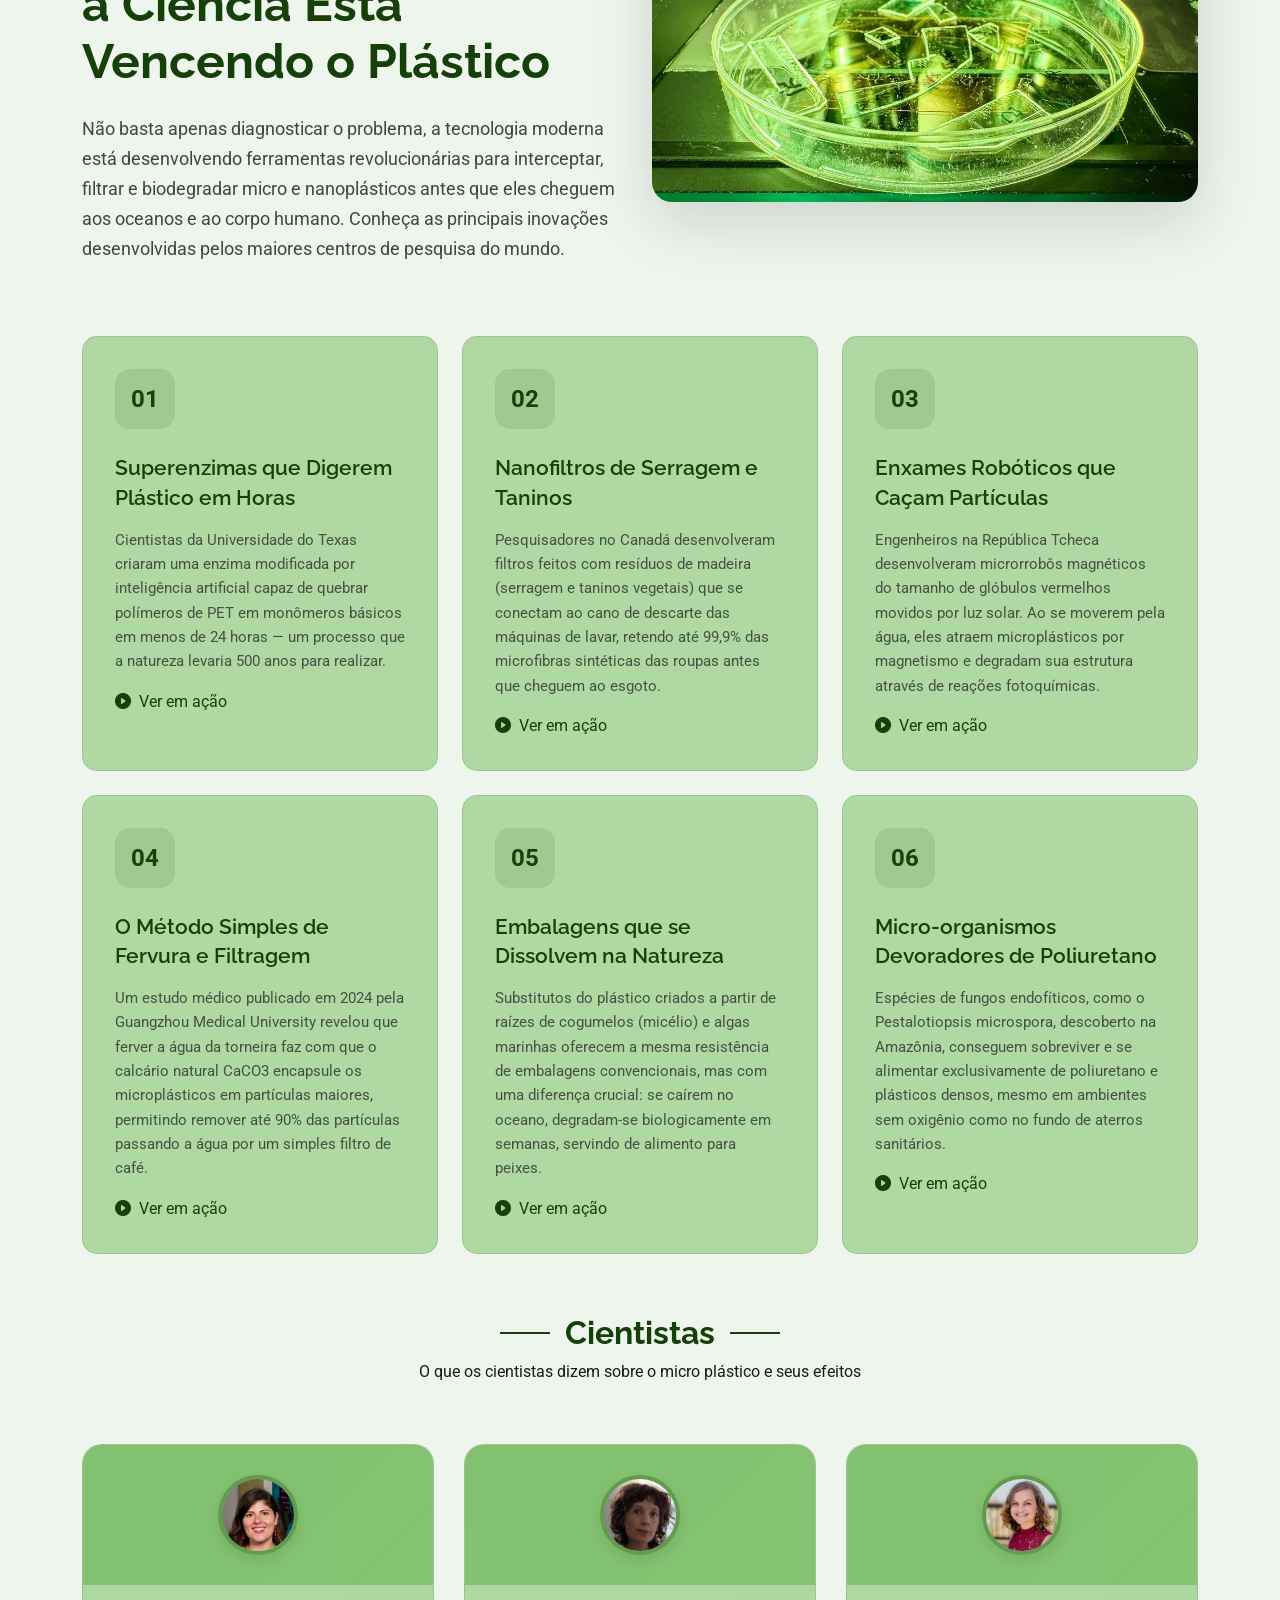
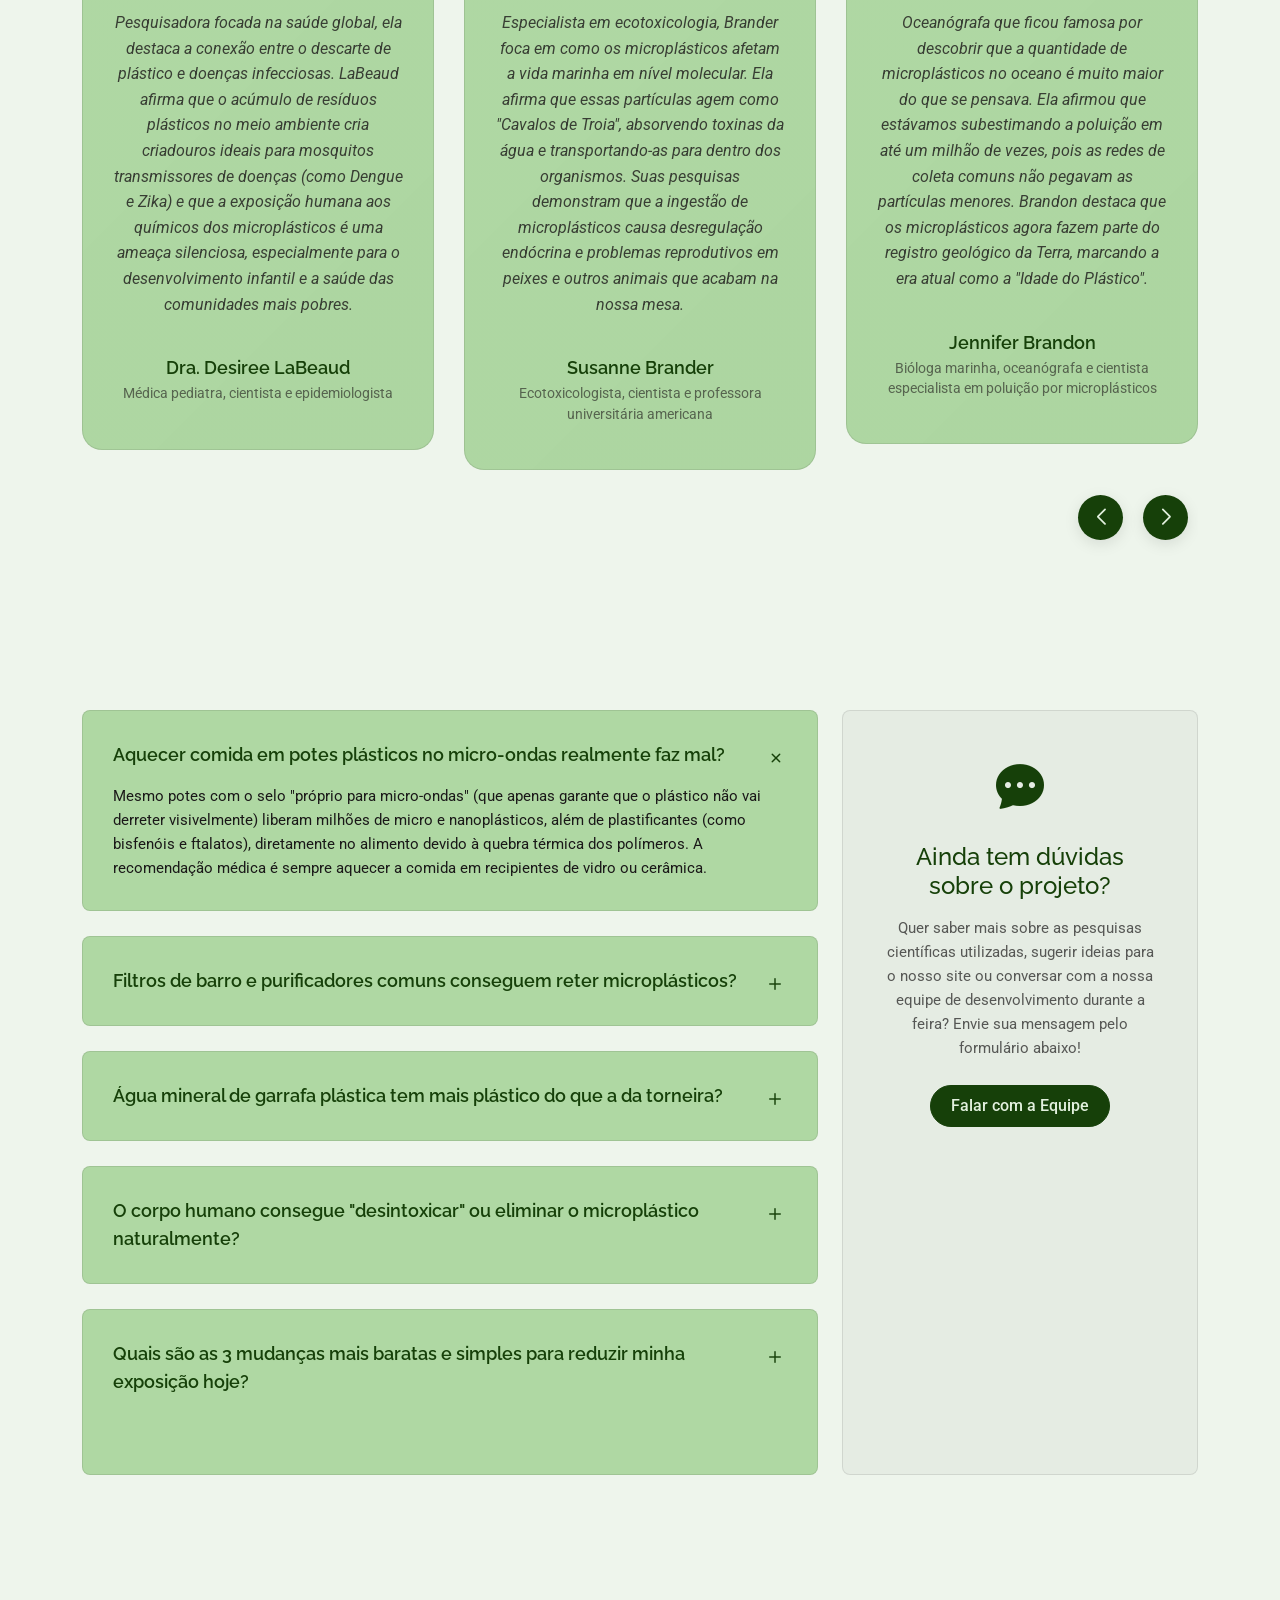
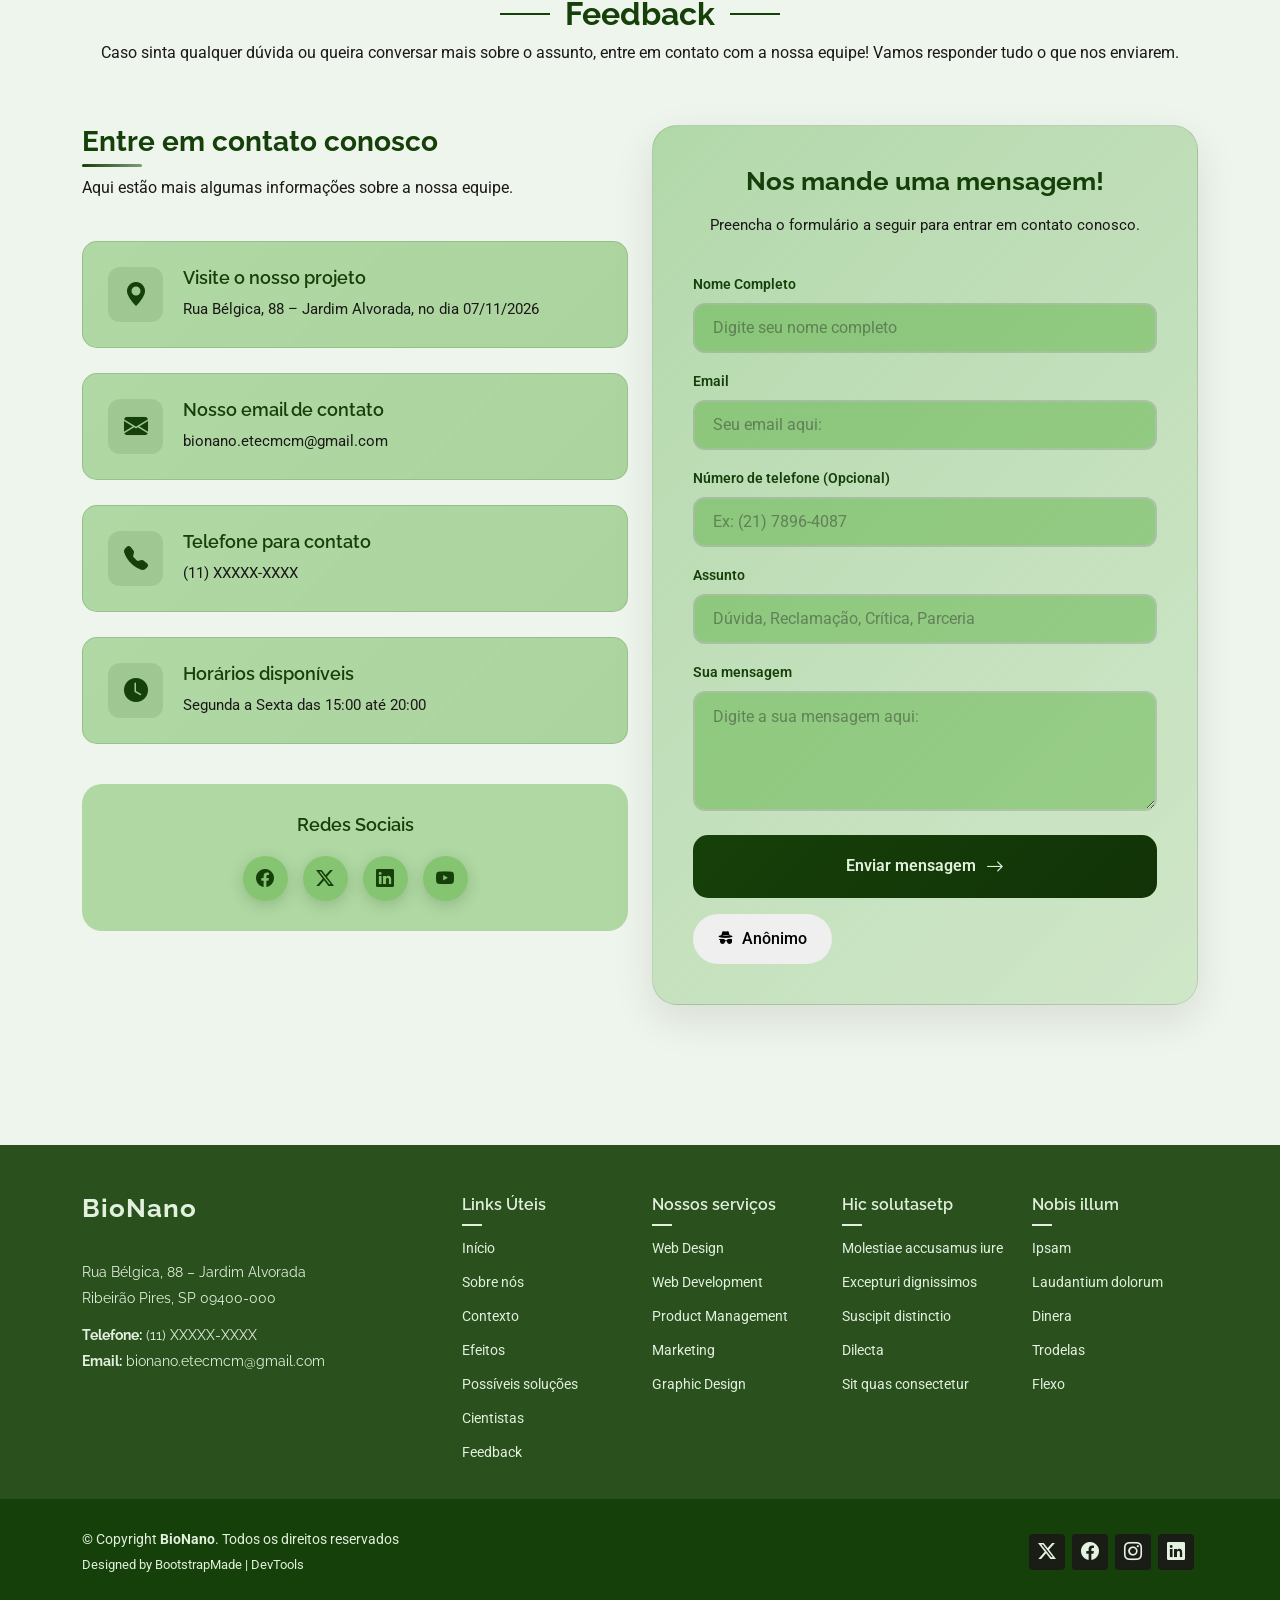
==== commit d3f58ad2: "Leves atualizações no site da Feira" ====
--- a/index.html
+++ b/index.html
@@ -1125,7 +1125,7 @@
                     </div>
                     <div class="info-content">
                       <h5>Visite o nosso projeto</h5>
-                      <p>Rua Bélgica, 88 – Jardim Alvorada, no dia 26/09/2026</p>
+                      <p>Rua Bélgica, 88 – Jardim Alvorada, no dia 07/11/2026</p>
                     </div>
                   </div>
 
--- a/assets/css/main.css
+++ b/assets/css/main.css
@@ -573,7 +573,7 @@
   font-size: 18px;
   display: inline-block;
   background: color-mix(in srgb, var(--default-color), transparent 12%);
-  color: color-mix(in sgbd, var(--contrast-color), white 10%);
+  color: color-mix(in srgb, var(--contrast-color), white 10%);
   line-height: 1;
   padding: 8px 0;
   margin-right: 4px;
@@ -3864,4 +3864,36 @@
 --------------------------------------------------------------*/
 .starter-section {
   /* Add your styles here */
+}
+
+/* Botão Especial de Desbloqueio da Fase 2 */
+.btn-fase2 {
+  background: linear-gradient(135deg, #10b981 0%, #059669 50%, #047857 100%);
+  color: #ffffff !important;
+  font-weight: 700;
+  font-size: 1.1rem;
+  padding: 14px 32px;
+  border-radius: 50px;
+  border: 2px solid #34d399;
+  box-shadow: 0 0 25px rgba(16, 185, 129, 0.6);
+  animation: pulseGlow 1.8s infinite;
+  text-decoration: none;
+  display: inline-flex;
+  align-items: center;
+  gap: 10px;
+  transition: transform 0.3s ease;
+}
+
+.btn-fase2:hover {
+  transform: translateY(-3px) scale(1.05);
+  box-shadow: 0 0 35px rgba(16, 185, 129, 0.9);
+}
+
+@keyframes pulseGlow {
+  0%, 100% {
+    box-shadow: 0 0 15px rgba(16, 185, 129, 0.4);
+  }
+  50% {
+    box-shadow: 0 0 30px rgba(16, 185, 129, 0.85);
+  }
 }
